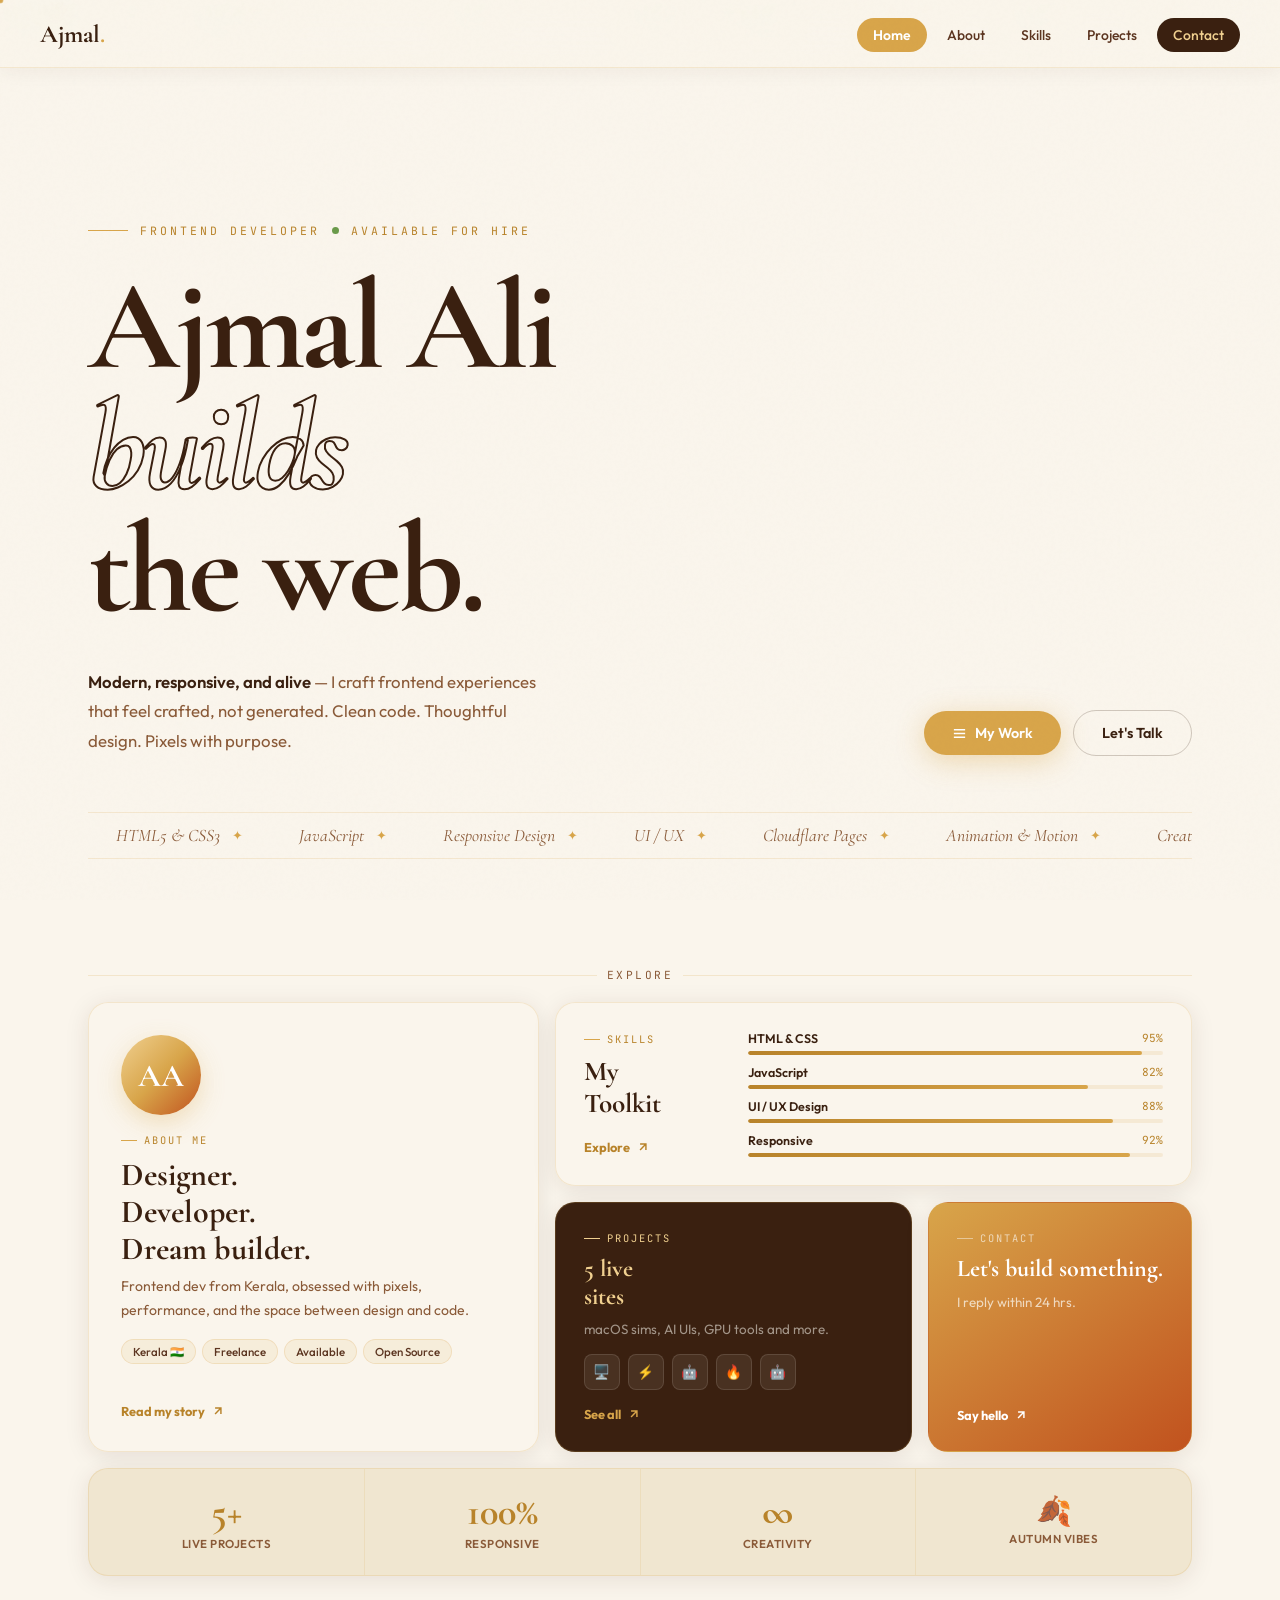
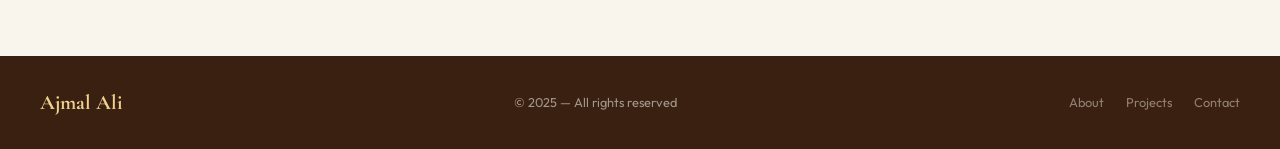
==== index.html @ d5215264 "Rename ajmal-portfolio (2).html to index.html" ====
<!DOCTYPE html>
<html lang="en">
<head>
<meta charset="UTF-8"/>
<meta name="viewport" content="width=device-width, initial-scale=1.0"/>
<title>Ajmal Ali — Frontend Developer</title>
<link href="https://fonts.googleapis.com/css2?family=Cormorant+Garamond:ital,wght@0,400;0,600;0,700;1,400;1,600&family=Outfit:wght@300;400;500;600&family=JetBrains+Mono:wght@400;500&display=swap" rel="stylesheet"/>
<style>
:root {
  --gold:        #d8a54a;
  --gold-deep:   #b8832a;
  --gold-pale:   #f0d090;
  --rust:        #c1521e;
  --rust-light:  #e8845a;
  --bark:        #3a2010;
  --bark-mid:    #5c3520;
  --bark-light:  #8a5a38;
  --cream:       #faf5ec;
  --cream-dark:  #f0e6d0;
  --fog:         #ede4d4;
  --shadow-warm: 0 4px 24px rgba(58,32,16,.10);
  --shadow-deep: 0 12px 48px rgba(58,32,16,.16);
  --radius:      16px;
  --radius-sm:   10px;
  --pill:        999px;
}
*,*::before,*::after{box-sizing:border-box;margin:0;padding:0;}
html{font-size:16px;scroll-behavior:smooth;}
body{
  background:var(--cream);color:var(--bark);
  font-family:'Outfit',sans-serif;font-weight:400;
  min-height:100vh;overflow-x:hidden;
}
body::before{
  content:'';position:fixed;inset:0;z-index:9999;pointer-events:none;
  background-image:url("data:image/svg+xml,%3Csvg viewBox='0 0 256 256' xmlns='http://www.w3.org/2000/svg'%3E%3Cfilter id='n'%3E%3CfeTurbulence type='fractalNoise' baseFrequency='0.9' numOctaves='4' stitchTiles='stitch'/%3E%3C/filter%3E%3Crect width='100%25' height='100%25' filter='url(%23n)' opacity='0.04'/%3E%3C/svg%3E");
  opacity:.4;mix-blend-mode:multiply;
}
.leaf{position:fixed;pointer-events:none;z-index:0;opacity:.1;animation:leafDrift linear infinite;user-select:none;}
@keyframes leafDrift{0%{transform:translateY(-60px) rotate(0deg);opacity:0;}10%{opacity:.1;}90%{opacity:.06;}100%{transform:translateY(110vh) rotate(720deg);opacity:0;}}

/* ── PAGES ── */
.page{display:none;min-height:100vh;position:relative;z-index:1;}
.page.active{display:block;animation:pageFade .45s ease;}
@keyframes pageFade{from{opacity:0;transform:translateY(12px);}to{opacity:1;transform:none;}}

/* ── NAV ── */
nav{
  position:fixed;top:0;left:0;right:0;z-index:100;height:68px;
  background:rgba(250,245,236,.9);backdrop-filter:blur(20px);
  border-bottom:1px solid rgba(216,165,74,.18);
  display:flex;align-items:center;justify-content:space-between;
  padding:0 40px;box-shadow:0 2px 20px rgba(58,32,16,.06);
}
.nav-logo{font-family:'Cormorant Garamond',serif;font-size:1.55rem;font-weight:700;color:var(--bark);cursor:pointer;letter-spacing:-.3px;}
.nav-logo span{color:var(--gold);}
.nav-links{display:flex;align-items:center;gap:4px;list-style:none;}
.nav-links li a{
  text-decoration:none;color:var(--bark-mid);font-size:.87rem;font-weight:500;
  padding:8px 16px;border-radius:var(--pill);cursor:pointer;
  transition:background .2s,color .2s;
}
.nav-links li a:hover{background:rgba(216,165,74,.12);color:var(--gold-deep);}
.nav-links li a.active{background:var(--gold);color:#fff;font-weight:600;}
.nav-cta{background:var(--bark)!important;color:var(--gold-pale)!important;}
.nav-cta:hover{background:var(--bark-mid)!important;}
.hamburger{display:none;background:none;border:none;cursor:pointer;padding:6px;}
.hamburger span{display:block;width:22px;height:2px;background:var(--bark);margin:5px 0;border-radius:2px;transition:.3s;}

/* ── UTILS ── */
.container{max-width:1100px;margin:0 auto;padding:0 32px;}
.pt-nav{padding-top:68px;}
.section-tag{
  display:inline-block;font-family:'JetBrains Mono',monospace;
  font-size:.7rem;font-weight:500;letter-spacing:2px;text-transform:uppercase;
  color:var(--gold-deep);padding:5px 14px;border:1px solid rgba(216,165,74,.3);
  border-radius:var(--pill);background:rgba(216,165,74,.07);margin-bottom:14px;
}
.section-title{font-family:'Cormorant Garamond',serif;font-size:clamp(2.1rem,4vw,3.3rem);font-weight:700;letter-spacing:-.5px;line-height:1.1;color:var(--bark);}
.section-sub{font-size:.96rem;color:var(--bark-light);line-height:1.78;margin-top:12px;max-width:520px;}
.divider{width:52px;height:3px;border-radius:2px;background:linear-gradient(90deg,var(--gold),var(--rust-light));margin:18px 0;}
.reveal{opacity:0;transform:translateY(28px);transition:opacity .65s ease,transform .65s ease;}
.reveal.up{opacity:1;transform:none;}
.reveal-l{opacity:0;transform:translateX(-28px);transition:opacity .65s ease,transform .65s ease;}
.reveal-l.up{opacity:1;transform:none;}
.reveal-r{opacity:0;transform:translateX(28px);transition:opacity .65s ease,transform .65s ease;}
.reveal-r.up{opacity:1;transform:none;}
.btn{
  display:inline-flex;align-items:center;gap:8px;
  font-family:'Outfit',sans-serif;font-size:.9rem;font-weight:600;
  padding:13px 28px;border-radius:var(--pill);
  text-decoration:none;border:none;cursor:pointer;
  transition:transform .22s,box-shadow .22s,background .22s;
}
.btn:hover{transform:translateY(-3px);}
.btn-gold{background:var(--gold);color:#fff;box-shadow:0 6px 28px rgba(216,165,74,.38);}
.btn-gold:hover{background:var(--gold-deep);box-shadow:0 10px 36px rgba(216,165,74,.5);}
.btn-outline{background:transparent;color:var(--bark);border:1.5px solid rgba(58,32,16,.22);}
.btn-outline:hover{background:var(--bark);color:var(--gold-pale);border-color:var(--bark);}

/* ════════════════════════════════════
   PAGE — HOME (REDESIGNED)
════════════════════════════════════ */
/* ── INTRO BAND ── */
.home-intro{
  min-height:100vh;display:flex;flex-direction:column;justify-content:center;
  position:relative;overflow:hidden;
  padding:110px 48px 64px;max-width:1200px;margin:0 auto;
}
.home-eyebrow{
  font-family:'JetBrains Mono',monospace;font-size:.72rem;letter-spacing:3px;
  text-transform:uppercase;color:var(--gold-deep);margin-bottom:28px;
  display:flex;align-items:center;gap:12px;
}
.home-eyebrow::before{content:'';width:40px;height:1px;background:var(--gold);}
.avail-dot{
  width:7px;height:7px;border-radius:50%;background:#6a9a4a;
  animation:pdot 2s ease-in-out infinite;display:inline-block;
}
.home-headline{
  font-family:'Cormorant Garamond',serif;
  font-size:clamp(4rem,10vw,9rem);font-weight:700;
  line-height:.95;letter-spacing:-4px;color:var(--bark);
  margin-bottom:36px;
}
.home-headline .word-stroke{
  -webkit-text-stroke:2px var(--bark);color:transparent;
}
.home-headline .italic-word{font-style:italic;}
.home-sub-row{
  display:flex;align-items:flex-end;justify-content:space-between;
  gap:32px;flex-wrap:wrap;
}
.home-sub-text{
  font-size:1.05rem;color:var(--bark-light);line-height:1.78;
  max-width:460px;font-weight:400;
}
.home-sub-text strong{color:var(--bark);font-weight:600;}
.home-cta-cluster{display:flex;gap:12px;align-items:center;flex-shrink:0;}
.home-ticker{
  margin-top:56px;overflow:hidden;
  border-top:1px solid rgba(216,165,74,.18);
  border-bottom:1px solid rgba(216,165,74,.18);
  padding:12px 0;
}
.ticker-track{
  display:flex;animation:tickerMove 22s linear infinite;
  white-space:nowrap;width:max-content;
}
.ticker-track:hover{animation-play-state:paused;}
.ticker-item{
  font-family:'Cormorant Garamond',serif;font-size:1.1rem;font-style:italic;
  color:var(--bark-light);padding:0 28px;
  display:flex;align-items:center;gap:12px;
}
.ticker-item::after{content:'✦';color:var(--gold);font-style:normal;font-size:.8rem;}
@keyframes tickerMove{from{transform:translateX(0)}to{transform:translateX(-50%)}}

/* ── BENTO GRID ── */
.bento-section{padding:0 48px 80px;max-width:1200px;margin:0 auto;}
.bento-label{
  font-family:'JetBrains Mono',monospace;font-size:.7rem;letter-spacing:2.5px;
  text-transform:uppercase;color:var(--bark-light);margin-bottom:20px;
  display:flex;align-items:center;gap:10px;
}
.bento-label::before,.bento-label::after{content:'';flex:1;height:1px;background:rgba(216,165,74,.2);}
.bento-grid{
  display:grid;grid-template-columns:repeat(12,1fr);gap:16px;
}
.bc{
  background:rgba(250,245,236,.88);border:1px solid rgba(216,165,74,.2);
  border-radius:20px;overflow:hidden;position:relative;cursor:pointer;
  transition:transform .3s cubic-bezier(.34,1.2,.64,1),box-shadow .3s,border-color .3s;
  box-shadow:var(--shadow-warm);
}
.bc:hover{transform:translateY(-6px) scale(1.01);box-shadow:var(--shadow-deep);border-color:rgba(216,165,74,.45);}
.bc::after{content:'';position:absolute;inset:0;border-radius:20px;background:linear-gradient(135deg,rgba(216,165,74,.06),transparent);opacity:0;transition:opacity .3s;pointer-events:none;}
.bc:hover::after{opacity:1;}
.bc-about  {grid-column:span 5;grid-row:span 2;min-height:340px;}
.bc-skills {grid-column:span 7;min-height:160px;}
.bc-projects{grid-column:span 4;min-height:160px;}
.bc-contact {grid-column:span 3;min-height:160px;}
.bc-wide   {grid-column:span 12;min-height:100px;}
.bc-inner{padding:28px;height:100%;display:flex;flex-direction:column;justify-content:space-between;}
.bc-tag{
  font-family:'JetBrains Mono',monospace;font-size:.65rem;letter-spacing:2px;
  text-transform:uppercase;color:var(--gold-deep);margin-bottom:10px;
  display:flex;align-items:center;gap:7px;
}
.bc-tag::before{content:'';width:16px;height:1px;background:var(--gold);}
.bc-title{font-family:'Cormorant Garamond',serif;font-size:1.5rem;font-weight:700;color:var(--bark);line-height:1.15;margin-bottom:8px;}
.bc-desc{font-size:.84rem;color:var(--bark-light);line-height:1.65;flex:1;}
.bc-arrow{display:inline-flex;align-items:center;gap:6px;font-size:.8rem;font-weight:700;color:var(--gold-deep);margin-top:16px;transition:gap .25s;}
.bc:hover .bc-arrow{gap:10px;}
.bc-arrow svg{width:14px;height:14px;transition:transform .25s;}
.bc:hover .bc-arrow svg{transform:translate(3px,-3px);}
.bc-about .bc-inner{padding:32px;}
.bc-about .bc-title{font-size:2rem;}
.about-preview-avatar{
  width:80px;height:80px;border-radius:50%;
  background:linear-gradient(135deg,var(--gold-pale),var(--gold),var(--rust));
  display:flex;align-items:center;justify-content:center;
  font-family:'Cormorant Garamond',serif;font-size:2rem;font-weight:700;color:#fff;
  margin-bottom:18px;box-shadow:0 8px 24px rgba(216,165,74,.3);flex-shrink:0;
}
.about-preview-bio{font-size:.88rem;color:var(--bark-light);line-height:1.7;margin-bottom:16px;}
.about-preview-tags{display:flex;flex-wrap:wrap;gap:6px;margin-bottom:auto;}
.apt{font-size:.72rem;font-weight:500;padding:4px 11px;border-radius:var(--pill);background:rgba(216,165,74,.1);border:1px solid rgba(216,165,74,.22);color:var(--bark-mid);}
.bc-skills .bc-inner{flex-direction:row;align-items:center;gap:24px;}
.skills-preview-bars{flex:1;}
.spb-item{margin-bottom:10px;}
.spb-item:last-child{margin-bottom:0;}
.spb-row{display:flex;justify-content:space-between;margin-bottom:5px;}
.spb-name{font-size:.78rem;font-weight:600;color:var(--bark);}
.spb-pct{font-family:'JetBrains Mono',monospace;font-size:.7rem;color:var(--gold-deep);}
.spb-track{height:4px;background:rgba(216,165,74,.14);border-radius:2px;overflow:hidden;}
.spb-fill{height:100%;border-radius:2px;background:linear-gradient(90deg,var(--gold-deep),var(--gold));transition:width 1.2s .3s cubic-bezier(.4,0,.2,1);}
.skills-preview-left{min-width:140px;}
.skills-preview-left .bc-title{font-size:1.7rem;}
.bc-projects{background:var(--bark);}
.bc-projects .bc-tag{color:var(--gold-pale);}
.bc-projects .bc-tag::before{background:var(--gold-pale);}
.bc-projects .bc-title{color:var(--gold-pale);}
.bc-projects .bc-desc{color:rgba(250,245,236,.55);}
.bc-projects .bc-arrow{color:var(--gold);}
.bc-projects::after{background:linear-gradient(135deg,rgba(216,165,74,.08),transparent)!important;}
.projects-preview-dots{display:flex;gap:8px;margin-top:auto;padding-top:14px;flex-wrap:wrap;}
.ppd{
  width:36px;height:36px;border-radius:8px;
  display:flex;align-items:center;justify-content:center;font-size:.85rem;
  background:rgba(250,245,236,.08);border:1px solid rgba(250,245,236,.12);transition:background .2s;
}
.bc-projects:hover .ppd{background:rgba(216,165,74,.15);}
.bc-contact{background:linear-gradient(145deg,var(--gold),var(--rust));}
.bc-contact .bc-tag{color:rgba(250,245,236,.7);}
.bc-contact .bc-tag::before{background:rgba(250,245,236,.5);}
.bc-contact .bc-title{color:#fff;}
.bc-contact .bc-desc{color:rgba(250,245,236,.75);}
.bc-contact .bc-arrow{color:#fff;}
.bc-contact::after{background:none!important;}
.bc-contact:hover{box-shadow:0 16px 48px rgba(193,82,30,.3)!important;}
.bc-wide{background:var(--cream-dark);}
.bc-wide .bc-inner{flex-direction:row;align-items:center;padding:0;}
.wide-cell{
  flex:1;padding:24px 32px;
  border-right:1px solid rgba(216,165,74,.15);
  display:flex;flex-direction:column;align-items:center;text-align:center;
  transition:background .25s;
}
.wide-cell:last-child{border-right:none;}
.bc-wide:hover .wide-cell{background:rgba(216,165,74,.04);}
.wide-num{font-family:'Cormorant Garamond',serif;font-size:2.4rem;font-weight:700;color:var(--gold-deep);line-height:1;margin-bottom:4px;}
.wide-label{font-size:.72rem;font-weight:600;text-transform:uppercase;letter-spacing:.5px;color:var(--bark-light);}

/* ── EASTER EGG STYLES ── */
.egg-toast{
  position:fixed;bottom:80px;left:50%;transform:translateX(-50%) translateY(20px);
  background:var(--bark);color:var(--gold-pale);
  padding:14px 26px;border-radius:var(--pill);
  font-size:.9rem;font-weight:600;z-index:500;
  box-shadow:var(--shadow-deep);opacity:0;
  transition:opacity .4s,transform .4s;pointer-events:none;white-space:nowrap;
  display:flex;align-items:center;gap:10px;
}
.egg-toast.show{opacity:1;transform:translateX(-50%) translateY(0);}
.matrix-char{
  position:fixed;font-family:'JetBrains Mono',monospace;font-size:.8rem;
  color:var(--gold);pointer-events:none;z-index:9996;
  animation:matrixFall .8s ease-out forwards;
}
@keyframes matrixFall{from{opacity:1;transform:translateY(0);}to{opacity:0;transform:translateY(60px);}}
@keyframes crazyShake{
  0%,100%{transform:none}10%{transform:rotate(-3deg) scale(1.02)}20%{transform:rotate(3deg)}
  30%{transform:rotate(-2deg) translateX(-4px)}40%{transform:rotate(2deg) translateX(4px)}
  50%{transform:rotate(-1deg)}60%{transform:rotate(1deg)}
}
.shake{animation:crazyShake .7s ease!important;}

/* btn here for home page use */
.btn{
  display:inline-flex;align-items:center;gap:8px;
  font-family:'Outfit',sans-serif;font-size:.9rem;font-weight:600;
  padding:13px 28px;border-radius:var(--pill);
  text-decoration:none;border:none;cursor:pointer;
  transition:transform .22s,box-shadow .22s,background .22s;
}
.btn:hover{transform:translateY(-3px);}
.btn-gold{background:var(--gold);color:#fff;box-shadow:0 6px 28px rgba(216,165,74,.38);}
.btn-gold:hover{background:var(--gold-deep);box-shadow:0 10px 36px rgba(216,165,74,.5);}
.btn-outline{background:transparent;color:var(--bark);border:1.5px solid rgba(58,32,16,.22);}
.btn-outline:hover{background:var(--bark);color:var(--gold-pale);border-color:var(--bark);}

/* old hero kept for other pages that dont use it — harmless dead class */
.hero{display:none;}
.hero-ring{
  position:absolute;right:-100px;top:50%;transform:translateY(-50%);
  width:600px;height:600px;border-radius:50%;
  border:1px solid rgba(216,165,74,.12);
  box-shadow:0 0 0 60px rgba(216,165,74,.04),0 0 0 130px rgba(216,165,74,.025),0 0 0 220px rgba(216,165,74,.015);
  pointer-events:none;
}
.hero-inner{
  display:grid;grid-template-columns:1fr 1fr;gap:72px;align-items:center;
  position:relative;z-index:1;
  width:100%;max-width:1100px;margin:0 auto;padding:110px 32px 80px;
}
.hero-eyebrow{
  display:inline-flex;align-items:center;gap:10px;
  font-family:'JetBrains Mono',monospace;font-size:.74rem;
  letter-spacing:2px;text-transform:uppercase;color:var(--gold-deep);margin-bottom:18px;
}
.hero-eyebrow::before{content:'';display:block;width:32px;height:1px;background:var(--gold);}
.hero-name{
  font-family:'Cormorant Garamond',serif;
  font-size:clamp(3rem,6vw,5.4rem);font-weight:700;
  line-height:1.0;letter-spacing:-2px;color:var(--bark);margin-bottom:6px;
}
.hero-name em{font-style:italic;color:var(--gold-deep);position:relative;}
.hero-name em::after{
  content:'';position:absolute;bottom:4px;left:0;right:0;height:3px;
  background:linear-gradient(90deg,var(--gold),transparent);border-radius:2px;
}
.hero-role{font-size:1.05rem;font-weight:400;color:var(--bark-light);margin:22px 0 30px;line-height:1.75;max-width:420px;}
.hero-role strong{color:var(--bark);font-weight:600;}
.hero-btns{display:flex;gap:12px;flex-wrap:wrap;}

/* Hero right: stacked cards */
.hero-right{position:relative;}
.hcard-stack{position:relative;width:100%;aspect-ratio:1/1.15;}
.hcard{
  position:absolute;
  background:rgba(250,245,236,.92);
  border:1px solid rgba(216,165,74,.22);
  border-radius:var(--radius);
  box-shadow:var(--shadow-deep);
  backdrop-filter:blur(12px);
}
.hcard-main{inset:0;display:flex;flex-direction:column;padding:30px;}
.hcard-avatar{
  width:68px;height:68px;border-radius:50%;
  background:linear-gradient(135deg,var(--gold),var(--rust));
  display:flex;align-items:center;justify-content:center;
  font-family:'Cormorant Garamond',serif;font-size:1.9rem;font-weight:700;color:#fff;
  margin-bottom:18px;box-shadow:0 6px 20px rgba(216,165,74,.35);
}
.hcard-name{font-family:'Cormorant Garamond',serif;font-size:1.5rem;font-weight:700;color:var(--bark);}
.hcard-title{font-size:.82rem;color:var(--gold-deep);font-weight:600;margin-top:3px;}
.hcard-div{width:100%;height:1px;background:rgba(216,165,74,.18);margin:18px 0;}
.hcard-stats{display:grid;grid-template-columns:1fr 1fr 1fr;gap:12px;}
.hs{text-align:center;}
.hs-num{font-family:'Cormorant Garamond',serif;font-size:1.8rem;font-weight:700;color:var(--gold-deep);display:block;line-height:1;}
.hs-label{font-size:.68rem;font-weight:600;text-transform:uppercase;letter-spacing:.5px;color:var(--bark-light);margin-top:4px;}
.hcard-pills{margin-top:18px;display:flex;flex-wrap:wrap;gap:6px;}
.hp{font-size:.73rem;font-weight:500;padding:5px 12px;border-radius:var(--pill);background:rgba(216,165,74,.1);border:1px solid rgba(216,165,74,.22);color:var(--bark-mid);}

.hcard-float-a{width:170px;bottom:16px;right:-22px;padding:16px;animation:floatA 5s ease-in-out infinite;}
@keyframes floatA{0%,100%{transform:translateY(0)}50%{transform:translateY(-10px)}}
.hcard-float-b{width:155px;top:-18px;left:-22px;padding:14px;animation:floatB 6s ease-in-out infinite;}
@keyframes floatB{0%,100%{transform:translateY(0) rotate(-2deg)}50%{transform:translateY(8px) rotate(2deg)}}
.fc-dot{width:8px;height:8px;border-radius:50%;background:#5a7a40;animation:pdot 2s ease-in-out infinite;display:inline-block;}
@keyframes pdot{0%,100%{opacity:1;transform:scale(1)}50%{opacity:.4;transform:scale(.6)}}
.fc-row{display:flex;align-items:center;gap:8px;margin-bottom:4px;}
.fc-txt{font-size:.8rem;font-weight:600;color:var(--bark);}
.fc-sub{font-size:.7rem;color:var(--bark-light);}
.fc-ico{font-size:1.4rem;margin-bottom:6px;}
.fc-lbl{font-size:.68rem;font-weight:700;text-transform:uppercase;letter-spacing:.5px;color:var(--bark-light);}
.fc-val{font-family:'Cormorant Garamond',serif;font-size:1.1rem;font-weight:700;color:var(--bark);}

.scroll-hint{
  position:absolute;bottom:28px;left:50%;transform:translateX(-50%);
  display:flex;flex-direction:column;align-items:center;gap:8px;
  font-size:.7rem;font-weight:500;letter-spacing:1.5px;text-transform:uppercase;
  color:var(--bark-light);z-index:1;animation:fadeInU 1s 1.2s both;
}
@keyframes fadeInU{from{opacity:0;transform:translateX(-50%) translateY(10px)}to{opacity:1;transform:translateX(-50%) translateY(0)}}
.scroll-line{width:1px;height:38px;background:linear-gradient(to bottom,var(--gold),transparent);animation:sline 2s ease-in-out infinite;}
@keyframes sline{0%,100%{transform:scaleY(1);opacity:.6}50%{transform:scaleY(.5);opacity:1}}

/* Services */
.services{background:var(--cream-dark);border-top:1px solid rgba(216,165,74,.18);border-bottom:1px solid rgba(216,165,74,.18);padding:56px 0;}
.services-grid{max-width:1100px;margin:0 auto;padding:0 32px;display:grid;grid-template-columns:repeat(3,1fr);gap:0;}
.si{padding:32px;border-right:1px solid rgba(216,165,74,.14);transition:background .25s;}
.si:last-child{border-right:none;}
.si:hover{background:rgba(216,165,74,.06);}
.si-num{font-family:'Cormorant Garamond',serif;font-size:2.8rem;font-weight:700;color:rgba(216,165,74,.22);line-height:1;margin-bottom:14px;}
.si-title{font-size:1rem;font-weight:700;color:var(--bark);margin-bottom:8px;}
.si-desc{font-size:.87rem;color:var(--bark-light);line-height:1.72;}

/* ════════════════════════════════════
   PAGE — ABOUT
════════════════════════════════════ */
.about-wrap{max-width:1100px;margin:0 auto;padding:100px 32px 80px;}
.about-grid{display:grid;grid-template-columns:5fr 7fr;gap:80px;align-items:start;}
.about-portrait-col{position:sticky;top:90px;}
.portrait-frame{
  width:100%;aspect-ratio:3/4;border-radius:20px;
  background:linear-gradient(145deg,var(--gold-pale),var(--gold),var(--rust));
  display:flex;align-items:center;justify-content:center;
  font-family:'Cormorant Garamond',serif;font-size:5.5rem;font-weight:700;color:rgba(255,255,255,.9);
  box-shadow:var(--shadow-deep);position:relative;overflow:hidden;
}
.portrait-frame::after{content:'';position:absolute;bottom:0;left:0;right:0;height:38%;background:linear-gradient(to top,rgba(58,32,16,.28),transparent);}
.portrait-name{position:absolute;bottom:22px;left:0;right:0;text-align:center;color:#fff;font-size:1.2rem;font-weight:700;z-index:1;font-style:italic;}
.info-cards{margin-top:20px;display:flex;flex-direction:column;gap:10px;}
.info-card{
  display:flex;align-items:center;gap:14px;
  background:rgba(250,245,236,.88);border:1px solid rgba(216,165,74,.2);
  border-radius:var(--radius-sm);padding:13px 18px;
  box-shadow:var(--shadow-warm);transition:transform .2s;
}
.info-card:hover{transform:translateX(6px);}
.ic-ico{width:36px;height:36px;border-radius:9px;flex-shrink:0;display:flex;align-items:center;justify-content:center;background:var(--gold);font-size:1rem;}
.ic-l{font-size:.7rem;font-weight:700;text-transform:uppercase;letter-spacing:.5px;color:var(--bark-light);}
.ic-v{font-size:.9rem;font-weight:600;color:var(--bark);}
.about-text h2{font-family:'Cormorant Garamond',serif;font-size:clamp(2.1rem,3.5vw,2.9rem);font-weight:700;color:var(--bark);letter-spacing:-.5px;line-height:1.15;}
.about-text p{font-size:.96rem;line-height:1.85;color:var(--bark-light);margin-bottom:18px;}
.about-text p strong{color:var(--bark);font-weight:600;}
.stats-row{display:grid;grid-template-columns:repeat(3,1fr);gap:14px;margin:28px 0;}
.stat-box{background:rgba(250,245,236,.88);border:1px solid rgba(216,165,74,.2);border-radius:var(--radius-sm);padding:20px 16px;text-align:center;box-shadow:var(--shadow-warm);}
.stat-box .sn{font-family:'Cormorant Garamond',serif;font-size:2.1rem;font-weight:700;color:var(--gold-deep);display:block;line-height:1;}
.stat-box .sl{font-size:.72rem;font-weight:600;text-transform:uppercase;letter-spacing:.5px;color:var(--bark-light);margin-top:5px;}
.timeline h3{font-family:'Cormorant Garamond',serif;font-size:1.5rem;font-weight:700;color:var(--bark);margin-bottom:22px;margin-top:36px;}
.tl-item{display:flex;gap:18px;margin-bottom:24px;}
.tl-line{display:flex;flex-direction:column;align-items:center;width:18px;flex-shrink:0;}
.tl-dot{width:11px;height:11px;border-radius:50%;background:var(--gold);flex-shrink:0;}
.tl-bar{width:1px;flex:1;background:rgba(216,165,74,.22);margin-top:5px;}
.tl-year{font-family:'JetBrains Mono',monospace;font-size:.7rem;color:var(--gold-deep);font-weight:500;letter-spacing:1px;margin-bottom:3px;}
.tl-title{font-size:.95rem;font-weight:700;color:var(--bark);margin-bottom:3px;}
.tl-desc{font-size:.86rem;color:var(--bark-light);line-height:1.65;}

/* ════════════════════════════════════
   PAGE — SKILLS
════════════════════════════════════ */
.skills-wrap{max-width:1100px;margin:0 auto;padding:100px 32px 80px;}
.skills-grid{display:grid;grid-template-columns:repeat(auto-fit,minmax(300px,1fr));gap:20px;margin-top:48px;}
.skill-card{
  background:rgba(250,245,236,.88);backdrop-filter:blur(10px);
  border:1px solid rgba(216,165,74,.2);border-radius:var(--radius);
  padding:28px;box-shadow:var(--shadow-warm);
  position:relative;overflow:hidden;
  transition:transform .25s,box-shadow .25s,border-color .25s;
}
.skill-card::before{
  content:'';position:absolute;top:0;left:0;right:0;height:3px;
  background:linear-gradient(90deg,var(--gold),var(--rust-light));
  transform:scaleX(0);transform-origin:left;transition:transform .35s ease;
}
.skill-card:hover{transform:translateY(-6px);box-shadow:var(--shadow-deep);border-color:rgba(216,165,74,.38);}
.skill-card:hover::before{transform:scaleX(1);}
.sc-ico{font-size:1.9rem;margin-bottom:14px;}
.sc-title{font-family:'Cormorant Garamond',serif;font-size:1.25rem;font-weight:700;color:var(--bark);margin-bottom:10px;}
.sc-desc{font-size:.85rem;color:var(--bark-light);line-height:1.7;margin-bottom:16px;}
.sc-pills{display:flex;flex-wrap:wrap;gap:6px;}
.sp{font-size:.73rem;font-weight:500;padding:5px 12px;border-radius:var(--pill);background:rgba(216,165,74,.1);border:1px solid rgba(216,165,74,.22);color:var(--bark-mid);transition:background .2s;}
.skill-card:hover .sp{background:rgba(216,165,74,.18);}
.skill-bars{margin-top:60px;}
.skill-bars h3{font-family:'Cormorant Garamond',serif;font-size:1.7rem;font-weight:700;color:var(--bark);margin-bottom:26px;}
.sb-item{margin-bottom:20px;}
.sb-hd{display:flex;justify-content:space-between;align-items:center;margin-bottom:8px;}
.sb-name{font-size:.9rem;font-weight:600;color:var(--bark);}
.sb-pct{font-family:'JetBrains Mono',monospace;font-size:.78rem;color:var(--gold-deep);font-weight:500;}
.sb-track{height:6px;background:rgba(216,165,74,.14);border-radius:3px;overflow:hidden;}
.sb-fill{height:100%;border-radius:3px;background:linear-gradient(90deg,var(--gold-deep),var(--gold),var(--rust-light));width:0;transition:width 1.2s cubic-bezier(.4,0,.2,1);}

/* ════════════════════════════════════
   PAGE — PROJECTS
════════════════════════════════════ */
.projects-wrap{max-width:1100px;margin:0 auto;padding:100px 32px 80px;}
.projects-grid{display:grid;grid-template-columns:repeat(auto-fit,minmax(320px,1fr));gap:24px;margin-top:48px;}
.project-card{
  background:rgba(250,245,236,.9);backdrop-filter:blur(10px);
  border:1px solid rgba(216,165,74,.2);border-radius:var(--radius);
  overflow:hidden;box-shadow:var(--shadow-warm);
  transition:transform .28s,box-shadow .28s;
}
.project-card:hover{transform:translateY(-8px);box-shadow:var(--shadow-deep);}
.project-thumb{height:190px;position:relative;overflow:hidden;display:flex;align-items:center;justify-content:center;}
.thumb-glow{position:absolute;inset:0;background:radial-gradient(circle at 40% 50%,rgba(255,255,255,.08),transparent 70%);z-index:1;}
.browser-mock{width:86%;height:78%;border-radius:8px;border:1px solid rgba(255,255,255,.18);overflow:hidden;box-shadow:0 8px 32px rgba(0,0,0,.2);z-index:2;display:flex;flex-direction:column;background:rgba(0,0,0,.2);}
.bm-bar{height:22px;display:flex;align-items:center;gap:4px;padding:0 8px;background:rgba(0,0,0,.25);flex-shrink:0;}
.bm-dot{width:6px;height:6px;border-radius:50%;}
.bm-addr{flex:1;height:10px;border-radius:3px;background:rgba(255,255,255,.13);margin:0 6px;display:flex;align-items:center;padding:0 5px;font-family:'JetBrains Mono',monospace;font-size:6px;color:rgba(255,255,255,.65);overflow:hidden;white-space:nowrap;}
.bm-body{flex:1;padding:8px;display:flex;flex-direction:column;gap:6px;}
.bm-hero{height:36px;border-radius:4px;}
.bm-row{display:grid;grid-template-columns:1fr 1fr;gap:5px;flex:1;}
.bm-block{border-radius:3px;}
.thumb-badge{position:absolute;top:12px;right:12px;z-index:3;background:rgba(250,245,236,.9);backdrop-filter:blur(8px);border-radius:var(--pill);padding:4px 12px;font-size:.68rem;font-weight:700;color:var(--bark);border:1px solid rgba(216,165,74,.25);}
.project-body{padding:24px;}
.project-type{font-family:'JetBrains Mono',monospace;font-size:.67rem;font-weight:500;letter-spacing:1.5px;text-transform:uppercase;color:var(--gold-deep);margin-bottom:7px;}
.project-title{font-family:'Cormorant Garamond',serif;font-size:1.3rem;font-weight:700;color:var(--bark);margin-bottom:8px;}
.project-desc{font-size:.86rem;line-height:1.72;color:var(--bark-light);margin-bottom:16px;}
.project-tags{display:flex;flex-wrap:wrap;gap:5px;margin-bottom:18px;}
.pt{font-size:.7rem;font-weight:500;padding:4px 10px;border-radius:var(--pill);background:rgba(216,165,74,.1);border:1px solid rgba(216,165,74,.18);color:var(--bark-mid);}
.project-link{display:inline-flex;align-items:center;gap:5px;font-size:.84rem;font-weight:700;color:var(--gold-deep);text-decoration:none;border-bottom:1.5px solid rgba(216,165,74,.32);padding-bottom:2px;transition:color .2s,border-color .2s;}
.project-link:hover{color:var(--rust);border-color:var(--rust);}
.project-link svg{width:12px;height:12px;}

/* ════════════════════════════════════
   PAGE — CONTACT
════════════════════════════════════ */
.contact-wrap{max-width:1100px;margin:0 auto;padding:100px 32px 0;}
.contact-grid{display:grid;grid-template-columns:4fr 6fr;gap:56px;align-items:start;padding-bottom:80px;}
.contact-side h3{font-family:'Cormorant Garamond',serif;font-size:1.55rem;font-weight:700;color:var(--bark);margin-bottom:12px;}
.contact-side p{font-size:.93rem;color:var(--bark-light);line-height:1.8;margin-bottom:26px;}
.c-items{display:flex;flex-direction:column;gap:12px;}
.c-item{display:flex;align-items:center;gap:14px;background:rgba(250,245,236,.88);border:1px solid rgba(216,165,74,.2);border-radius:var(--radius-sm);padding:14px 18px;box-shadow:var(--shadow-warm);transition:transform .2s;}
.c-item:hover{transform:translateX(6px);}
.c-ico{width:40px;height:40px;border-radius:10px;flex-shrink:0;background:linear-gradient(135deg,var(--gold),var(--rust-light));display:flex;align-items:center;justify-content:center;font-size:1.1rem;}
.c-l{font-size:.7rem;font-weight:700;text-transform:uppercase;letter-spacing:.5px;color:var(--bark-light);}
.c-v{font-size:.9rem;font-weight:600;color:var(--bark);margin-top:2px;}
.social-row{display:flex;gap:10px;margin-top:26px;flex-wrap:wrap;}
.soc-btn{display:inline-flex;align-items:center;gap:8px;background:rgba(250,245,236,.88);border:1px solid rgba(216,165,74,.2);border-radius:var(--radius-sm);padding:10px 18px;font-size:.84rem;font-weight:600;color:var(--bark);text-decoration:none;box-shadow:var(--shadow-warm);transition:background .2s,border-color .2s,transform .2s,color .2s;}
.soc-btn:hover{background:var(--gold);color:#fff;border-color:var(--gold);transform:translateY(-3px);}
.contact-form{background:rgba(250,245,236,.9);backdrop-filter:blur(12px);border:1px solid rgba(216,165,74,.22);border-radius:var(--radius);padding:36px;box-shadow:var(--shadow-deep);}
.contact-form h3{font-family:'Cormorant Garamond',serif;font-size:1.4rem;font-weight:700;color:var(--bark);margin-bottom:24px;}
.fg{margin-bottom:18px;}
.fg label{display:block;font-size:.81rem;font-weight:600;color:var(--bark-mid);margin-bottom:7px;letter-spacing:.2px;}
.fg input,.fg textarea{width:100%;background:rgba(250,245,236,.7);border:1.5px solid rgba(216,165,74,.22);border-radius:var(--radius-sm);padding:12px 16px;font-family:'Outfit',sans-serif;font-size:.92rem;color:var(--bark);outline:none;resize:vertical;transition:border-color .2s,box-shadow .2s;}
.fg input:focus,.fg textarea:focus{border-color:var(--gold);box-shadow:0 0 0 3px rgba(216,165,74,.13);}
.fg textarea{min-height:108px;}
.fg-row{display:grid;grid-template-columns:1fr 1fr;gap:14px;}
.btn-send{width:100%;padding:14px;background:var(--gold);color:#fff;border:none;border-radius:var(--pill);font-family:'Outfit',sans-serif;font-size:.96rem;font-weight:700;cursor:pointer;display:flex;align-items:center;justify-content:center;gap:8px;box-shadow:0 6px 24px rgba(216,165,74,.36);transition:background .2s,transform .2s,box-shadow .2s;}
.btn-send:hover{background:var(--gold-deep);transform:translateY(-3px);box-shadow:0 10px 32px rgba(216,165,74,.46);}
.resume-band{background:var(--cream-dark);border-top:1px solid rgba(216,165,74,.18);padding:64px 32px;text-align:center;}
.resume-band h3{font-family:'Cormorant Garamond',serif;font-size:2rem;font-weight:700;color:var(--bark);margin-bottom:10px;}
.resume-band p{font-size:.95rem;color:var(--bark-light);margin-bottom:26px;}

/* ════════════════════════════════════
   FOOTER
════════════════════════════════════ */
footer{background:var(--bark);color:rgba(250,245,236,.55);padding:34px 40px;display:flex;align-items:center;justify-content:space-between;}
.footer-logo{font-family:'Cormorant Garamond',serif;font-size:1.3rem;font-weight:700;color:var(--gold-pale);}
footer p{font-size:.8rem;}
.footer-links{display:flex;gap:22px;}
.footer-links a{color:rgba(250,245,236,.45);font-size:.8rem;text-decoration:none;cursor:pointer;transition:color .2s;}
.footer-links a:hover{color:var(--gold-pale);}

/* TOAST */
.toast{position:fixed;bottom:26px;right:26px;z-index:300;background:var(--bark);color:var(--gold-pale);padding:14px 22px;border-radius:var(--radius-sm);font-size:.9rem;font-weight:600;box-shadow:var(--shadow-deep);transform:translateY(80px);opacity:0;transition:transform .38s cubic-bezier(.34,1.56,.64,1),opacity .38s;display:flex;align-items:center;gap:10px;}
.toast.show{transform:none;opacity:1;}

/* ════════════════════════════════════
   RESPONSIVE
════════════════════════════════════ */
@media(max-width:900px){
  nav{padding:0 20px;}
  .nav-links{display:none;}
  .nav-links.open{display:flex;flex-direction:column;position:fixed;top:68px;left:0;right:0;background:rgba(250,245,236,.97);backdrop-filter:blur(20px);padding:16px;border-bottom:1px solid rgba(216,165,74,.2);box-shadow:var(--shadow-deep);z-index:99;}
  .hamburger{display:block;}
  .hero-inner{grid-template-columns:1fr;gap:36px;padding:100px 20px 60px;}
  .hero-right{display:none;}
  .services-grid{grid-template-columns:1fr;}
  .si{border-right:none;border-bottom:1px solid rgba(216,165,74,.14);}
  .about-grid{grid-template-columns:1fr;gap:40px;}
  .about-portrait-col{position:static;}
  .contact-grid{grid-template-columns:1fr;gap:40px;}
  .fg-row{grid-template-columns:1fr;}
  footer{flex-direction:column;gap:14px;text-align:center;}
  .footer-links{justify-content:center;}
}
@media(max-width:640px){
  .hero-inner,.about-wrap,.skills-wrap,.projects-wrap,.contact-wrap,.services-grid{padding-left:20px;padding-right:20px;}
  .stats-row{grid-template-columns:1fr 1fr;}
  .projects-grid{grid-template-columns:1fr;}
}
</style>
</head>
<body>

<div id="lc"></div>
<div class="toast" id="toast">✅ <span id="toast-msg">Done!</span></div>

<!-- ══════════ NAV ══════════ -->
<nav>
  <div class="nav-logo" onclick="goPage('home')">Ajmal<span>.</span></div>
  <ul class="nav-links" id="nav-links">
    <li><a onclick="goPage('home')" data-page="home" class="active">Home</a></li>
    <li><a onclick="goPage('about')" data-page="about">About</a></li>
    <li><a onclick="goPage('skills')" data-page="skills">Skills</a></li>
    <li><a onclick="goPage('projects')" data-page="projects">Projects</a></li>
    <li><a onclick="goPage('contact')" data-page="contact" class="nav-cta">Contact</a></li>
  </ul>
  <button class="hamburger" id="hbg" aria-label="Menu">
    <span></span><span></span><span></span>
  </button>
</nav>

<!-- ══════════ HOME ══════════ -->
<div class="page active pt-nav" id="page-home">

  <!-- INTRO -->
  <div class="home-intro">
    <div class="home-eyebrow">
      Frontend Developer
      <span class="avail-dot"></span>
      Available for hire
    </div>
    <!-- Big editorial headline — no separate colour for Ali -->
    <h1 class="home-headline" id="home-headline">
      Ajmal Ali<br>
      <span class="word-stroke italic-word">builds</span><br>
      the web.
    </h1>
    <div class="home-sub-row">
      <p class="home-sub-text">
        <strong>Modern, responsive, and alive</strong> — I craft frontend experiences that feel crafted, not generated. Clean code. Thoughtful design. Pixels with purpose.
      </p>
      <div class="home-cta-cluster">
        <a onclick="goPage('projects')" class="btn btn-gold">
          <svg width="15" height="15" viewBox="0 0 24 24" fill="none" stroke="currentColor" stroke-width="2.5"><path d="M3 6h18M3 12h18M3 18h18"/></svg>
          My Work
        </a>
        <a onclick="goPage('contact')" class="btn btn-outline">Let's Talk</a>
      </div>
    </div>
    <!-- Scrolling ticker -->
    <div class="home-ticker">
      <div class="ticker-track">
        <span class="ticker-item">HTML5 &amp; CSS3</span>
        <span class="ticker-item">JavaScript</span>
        <span class="ticker-item">Responsive Design</span>
        <span class="ticker-item">UI / UX</span>
        <span class="ticker-item">Cloudflare Pages</span>
        <span class="ticker-item">Animation &amp; Motion</span>
        <span class="ticker-item">Creative Coding</span>
        <span class="ticker-item">WebGL Experiments</span>
        <span class="ticker-item">Kerala, India</span>
        <!-- duplicate for seamless loop -->
        <span class="ticker-item">HTML5 &amp; CSS3</span>
        <span class="ticker-item">JavaScript</span>
        <span class="ticker-item">Responsive Design</span>
        <span class="ticker-item">UI / UX</span>
        <span class="ticker-item">Cloudflare Pages</span>
        <span class="ticker-item">Animation &amp; Motion</span>
        <span class="ticker-item">Creative Coding</span>
        <span class="ticker-item">WebGL Experiments</span>
        <span class="ticker-item">Kerala, India</span>
      </div>
    </div>
  </div>

  <!-- BENTO NAVIGATION GRID -->
  <div class="bento-section">
    <div class="bento-label">Explore</div>
    <div class="bento-grid">

      <!-- ABOUT card — tall left -->
      <div class="bc bc-about reveal" onclick="goPage('about')">
        <div class="bc-inner">
          <div>
            <div class="about-preview-avatar">AA</div>
            <div class="bc-tag">About Me</div>
            <div class="bc-title">Designer.<br>Developer.<br>Dream builder.</div>
            <p class="about-preview-bio">Frontend dev from Kerala, obsessed with pixels, performance, and the space between design and code.</p>
            <div class="about-preview-tags">
              <span class="apt">Kerala 🇮🇳</span>
              <span class="apt">Freelance</span>
              <span class="apt">Available</span>
              <span class="apt">Open Source</span>
            </div>
          </div>
          <div class="bc-arrow">
            Read my story
            <svg viewBox="0 0 24 24" fill="none" stroke="currentColor" stroke-width="2.5"><path d="M7 17L17 7M7 7h10v10"/></svg>
          </div>
        </div>
      </div>

      <!-- SKILLS card — wide top right -->
      <div class="bc bc-skills reveal" onclick="goPage('skills')">
        <div class="bc-inner">
          <div class="skills-preview-left">
            <div class="bc-tag">Skills</div>
            <div class="bc-title">My<br>Toolkit</div>
            <div class="bc-arrow" style="margin-top:12px">
              Explore
              <svg viewBox="0 0 24 24" fill="none" stroke="currentColor" stroke-width="2.5"><path d="M7 17L17 7M7 7h10v10"/></svg>
            </div>
          </div>
          <div class="skills-preview-bars">
            <div class="spb-item">
              <div class="spb-row"><span class="spb-name">HTML &amp; CSS</span><span class="spb-pct">95%</span></div>
              <div class="spb-track"><div class="spb-fill" style="width:95%"></div></div>
            </div>
            <div class="spb-item">
              <div class="spb-row"><span class="spb-name">JavaScript</span><span class="spb-pct">82%</span></div>
              <div class="spb-track"><div class="spb-fill" style="width:82%"></div></div>
            </div>
            <div class="spb-item">
              <div class="spb-row"><span class="spb-name">UI / UX Design</span><span class="spb-pct">88%</span></div>
              <div class="spb-track"><div class="spb-fill" style="width:88%"></div></div>
            </div>
            <div class="spb-item">
              <div class="spb-row"><span class="spb-name">Responsive</span><span class="spb-pct">92%</span></div>
              <div class="spb-track"><div class="spb-fill" style="width:92%"></div></div>
            </div>
          </div>
        </div>
      </div>

      <!-- PROJECTS card -->
      <div class="bc bc-projects reveal" onclick="goPage('projects')">
        <div class="bc-inner">
          <div>
            <div class="bc-tag">Projects</div>
            <div class="bc-title">5 live<br>sites</div>
            <p class="bc-desc">macOS sims, AI UIs, GPU tools and more.</p>
          </div>
          <div>
            <div class="projects-preview-dots">
              <div class="ppd" title="mac-28n">🖥️</div>
              <div class="ppd" title="OhmLab">⚡</div>
              <div class="ppd" title="RBot">🤖</div>
              <div class="ppd" title="KillYourGPU">🔥</div>
              <div class="ppd" title="JarvisPro">🤖</div>
            </div>
            <div class="bc-arrow">
              See all
              <svg viewBox="0 0 24 24" fill="none" stroke="currentColor" stroke-width="2.5"><path d="M7 17L17 7M7 7h10v10"/></svg>
            </div>
          </div>
        </div>
      </div>

      <!-- CONTACT card -->
      <div class="bc bc-contact reveal" onclick="goPage('contact')">
        <div class="bc-inner">
          <div>
            <div class="bc-tag">Contact</div>
            <div class="bc-title">Let's build something.</div>
            <p class="bc-desc">I reply within 24 hrs.</p>
          </div>
          <div class="bc-arrow">
            Say hello
            <svg viewBox="0 0 24 24" fill="none" stroke="currentColor" stroke-width="2.5"><path d="M7 17L17 7M7 7h10v10"/></svg>
          </div>
        </div>
      </div>

      <!-- STATS wide card -->
      <div class="bc bc-wide reveal">
        <div class="bc-inner">
          <div class="wide-cell">
            <div class="wide-num">5+</div>
            <div class="wide-label">Live Projects</div>
          </div>
          <div class="wide-cell">
            <div class="wide-num">100%</div>
            <div class="wide-label">Responsive</div>
          </div>
          <div class="wide-cell">
            <div class="wide-num">∞</div>
            <div class="wide-label">Creativity</div>
          </div>
          <div class="wide-cell" id="egg-cell" title="Click me... if you dare 👀">
            <div class="wide-num" style="font-size:1.8rem">🍂</div>
            <div class="wide-label">Autumn vibes</div>
          </div>
        </div>
      </div>

    </div>
  </div>

  <footer>
    <div class="footer-logo">Ajmal Ali</div>
    <p>© 2025 — All rights reserved</p>
    <div class="footer-links">
      <a onclick="goPage('about')">About</a>
      <a onclick="goPage('projects')">Projects</a>
      <a onclick="goPage('contact')">Contact</a>
    </div>
  </footer>
</div>

<!-- Easter egg toast -->
<div class="egg-toast" id="egg-toast">
  <span id="egg-icon">🎉</span>
  <span id="egg-msg">You found a secret!</span>
</div>

<!-- ══════════ ABOUT ══════════ -->
<div class="page pt-nav" id="page-about">
  <div class="about-wrap">
    <span class="section-tag">About Me</span>
    <h2 class="section-title reveal">The person behind the pixels</h2>
    <div class="divider"></div>
    <div class="about-grid" style="margin-top:52px">
      <div class="about-portrait-col reveal-l">
        <div class="portrait-frame">AA<div class="portrait-name">Ajmal Ali</div></div>
        <div class="info-cards">
          <div class="info-card"><div class="ic-ico">📍</div><div><div class="ic-l">Location</div><div class="ic-v">Kerala, India</div></div></div>
          <div class="info-card"><div class="ic-ico">📞</div><div><div class="ic-l">Phone</div><div class="ic-v">+91 9495050785</div></div></div>
          <div class="info-card"><div class="ic-ico">✉️</div><div><div class="ic-l">Email</div><div class="ic-v"><a href="/cdn-cgi/l/email-protection" class="__cf_email__" data-cfemail="b6d7dcdbd7dac5c1d9c4ddc5ded9c6f6d1dbd7dfda98d5d9db">[email&#160;protected]</a></div></div></div>
          <div class="info-card"><div class="ic-ico">⏰</div><div><div class="ic-l">Availability</div><div class="ic-v">Mon–Sat, 9AM–8PM IST</div></div></div>
        </div>
      </div>
      <div class="about-text reveal-r">
        <h2>Designer. Developer.<br>Dream builder.</h2>
        <div class="divider"></div>
        <p>I'm <strong>Ajmal Ali</strong>, a passionate frontend developer and UI/UX enthusiast from Kerala, India. I build beautiful, fast, and responsive websites — the kind that make people stop and say <em>"wow, who made this?"</em></p>
        <p>My work lives at the intersection of <strong>clean code and great design</strong>. I pay obsessive attention to detail — from how a hover animation feels, to how a layout breathes on mobile. Every pixel has a reason.</p>
        <p>I've built everything from macOS-in-the-browser simulations, to electronics storefronts, AI assistant UIs, and GPU stress-test tools. Each project taught me something new, and I'm always hungry for the next challenge.</p>
        <div class="stats-row">
          <div class="stat-box"><span class="sn">5+</span><div class="sl">Live Projects</div></div>
          <div class="stat-box"><span class="sn">100%</span><div class="sl">Mobile Ready</div></div>
          <div class="stat-box"><span class="sn">∞</span><div class="sl">Creativity</div></div>
        </div>
        <div class="timeline">
          <h3>Journey</h3>
          <div class="tl-item">
            <div class="tl-line"><div class="tl-dot"></div><div class="tl-bar"></div></div>
            <div><div class="tl-year">2023 — Present</div><div class="tl-title">Freelance Frontend Developer</div><div class="tl-desc">Building websites and UI/UX for clients across various domains — deploying polished, production-ready sites on Cloudflare Pages.</div></div>
          </div>
          <div class="tl-item">
            <div class="tl-line"><div class="tl-dot"></div><div class="tl-bar"></div></div>
            <div><div class="tl-year">2022</div><div class="tl-title">Self-taught Web Development</div><div class="tl-desc">Deep-dived into HTML, CSS, and JavaScript. Built personal projects to sharpen skills in animation, layout, and responsive design.</div></div>
          </div>
          <div class="tl-item">
            <div class="tl-line"><div class="tl-dot"></div></div>
            <div><div class="tl-year">2021</div><div class="tl-title">Discovered Web Design</div><div class="tl-desc">Fell in love with the web as a creative medium. Started exploring UI design principles, colour theory, and typography.</div></div>
          </div>
        </div>
      </div>
    </div>
  </div>
  <footer>
    <div class="footer-logo">Ajmal Ali</div><p>© 2025 — All rights reserved</p>
    <div class="footer-links"><a onclick="goPage('home')">Home</a><a onclick="goPage('projects')">Projects</a><a onclick="goPage('contact')">Contact</a></div>
  </footer>
</div>

<!-- ══════════ SKILLS ══════════ -->
<div class="page pt-nav" id="page-skills">
  <div class="skills-wrap">
    <span class="section-tag">Skills</span>
    <h2 class="section-title reveal">My toolkit</h2>
    <div class="divider"></div>
    <p class="section-sub reveal">The technologies and design principles I use to craft memorable digital experiences.</p>
    <div class="skills-grid">
      <div class="skill-card reveal"><div class="sc-ico">🎨</div><div class="sc-title">UI / UX Design</div><div class="sc-desc">Designing interfaces that feel intuitive and look stunning — from wireframes to polished prototypes.</div><div class="sc-pills"><span class="sp">Figma</span><span class="sp">Wireframing</span><span class="sp">Prototyping</span><span class="sp">Design Systems</span><span class="sp">Typography</span></div></div>
      <div class="skill-card reveal"><div class="sc-ico">💻</div><div class="sc-title">Frontend Development</div><div class="sc-desc">Writing clean, semantic, performant frontend code — vanilla-first, no bloat, fast everywhere.</div><div class="sc-pills"><span class="sp">HTML5</span><span class="sp">CSS3</span><span class="sp">JavaScript</span><span class="sp">Animations</span><span class="sp">Web APIs</span></div></div>
      <div class="skill-card reveal"><div class="sc-ico">📱</div><div class="sc-title">Responsive Design</div><div class="sc-desc">Every layout I build adapts gracefully from large monitors down to the smallest phones.</div><div class="sc-pills"><span class="sp">CSS Grid</span><span class="sp">Flexbox</span><span class="sp">Mobile-First</span><span class="sp">Media Queries</span></div></div>
      <div class="skill-card reveal"><div class="sc-ico">✨</div><div class="sc-title">Animation & Motion</div><div class="sc-desc">Bringing interfaces to life with purposeful, smooth, and delightful animations that enhance UX.</div><div class="sc-pills"><span class="sp">CSS Animations</span><span class="sp">Keyframes</span><span class="sp">Transitions</span><span class="sp">Scroll Effects</span></div></div>
      <div class="skill-card reveal"><div class="sc-ico">🚀</div><div class="sc-title">Deploy & Performance</div><div class="sc-desc">Shipping fast, optimised sites to production — every millisecond matters.</div><div class="sc-pills"><span class="sp">Cloudflare Pages</span><span class="sp">Git</span><span class="sp">PWA</span><span class="sp">Web Vitals</span><span class="sp">SEO</span></div></div>
      <div class="skill-card reveal"><div class="sc-ico">🎭</div><div class="sc-title">Creative Coding</div><div class="sc-desc">Pushing the browser as a creative canvas — WebGL experiments, interactive visuals, generative design.</div><div class="sc-pills"><span class="sp">Canvas API</span><span class="sp">WebGL</span><span class="sp">SVG</span><span class="sp">Generative Art</span></div></div>
    </div>
    <div class="skill-bars reveal">
      <h3>Proficiency</h3>
      <div class="sb-item"><div class="sb-hd"><span class="sb-name">HTML & CSS</span><span class="sb-pct">95%</span></div><div class="sb-track"><div class="sb-fill" data-pct="95"></div></div></div>
      <div class="sb-item"><div class="sb-hd"><span class="sb-name">JavaScript</span><span class="sb-pct">82%</span></div><div class="sb-track"><div class="sb-fill" data-pct="82"></div></div></div>
      <div class="sb-item"><div class="sb-hd"><span class="sb-name">UI / UX Design</span><span class="sb-pct">88%</span></div><div class="sb-track"><div class="sb-fill" data-pct="88"></div></div></div>
      <div class="sb-item"><div class="sb-hd"><span class="sb-name">Responsive Design</span><span class="sb-pct">92%</span></div><div class="sb-track"><div class="sb-fill" data-pct="92"></div></div></div>
      <div class="sb-item"><div class="sb-hd"><span class="sb-name">Animation & Motion</span><span class="sb-pct">78%</span></div><div class="sb-track"><div class="sb-fill" data-pct="78"></div></div></div>
    </div>
  </div>
  <footer>
    <div class="footer-logo">Ajmal Ali</div><p>© 2025 — All rights reserved</p>
    <div class="footer-links"><a onclick="goPage('home')">Home</a><a onclick="goPage('about')">About</a><a onclick="goPage('contact')">Contact</a></div>
  </footer>
</div>

<!-- ══════════ PROJECTS ══════════ -->
<div class="page pt-nav" id="page-projects">
  <div class="projects-wrap">
    <span class="section-tag">Projects</span>
    <h2 class="section-title reveal">Things I've built</h2>
    <div class="divider"></div>
    <p class="section-sub reveal">Five live projects — each a different design challenge, all built with the same care.</p>
    <div class="projects-grid">

      <div class="project-card reveal">
        <div class="project-thumb" style="background:linear-gradient(135deg,#0d0d1a,#1a1a35,#2a2060)">
          <div class="thumb-glow"></div>
          <div class="browser-mock">
            <div class="bm-bar"><div class="bm-dot" style="background:#ff5f56"></div><div class="bm-dot" style="background:#ffbd2e"></div><div class="bm-dot" style="background:#27c93f"></div><div class="bm-addr">mac-28n.pages.dev</div></div>
            <div class="bm-body"><div class="bm-hero" style="background:rgba(130,100,255,.22)"></div><div class="bm-row"><div class="bm-block" style="background:rgba(130,100,255,.16)"></div><div class="bm-block" style="background:rgba(130,100,255,.1)"></div></div><div class="bm-row"><div class="bm-block" style="background:rgba(255,255,255,.06)"></div><div class="bm-block" style="background:rgba(255,255,255,.04)"></div></div></div>
          </div>
          <div class="thumb-badge">macOS Web</div>
        </div>
        <div class="project-body">
          <div class="project-type">Interactive Experience</div>
          <div class="project-title">macOS Tahoe Web</div>
          <p class="project-desc">A fully interactive macOS Tahoe simulation in the browser — working lock screen, dock, menu bar, Control Centre, sleep/wake, and Mission Control.</p>
          <div class="project-tags"><span class="pt">Lock Screen</span><span class="pt">Dock</span><span class="pt">Menu Bar</span><span class="pt">Control Centre</span><span class="pt">Mission Control</span></div>
          <a href="https://mac-28n.pages.dev" target="_blank" class="project-link">Visit site <svg viewBox="0 0 24 24" fill="none" stroke="currentColor" stroke-width="2.5"><path d="M7 17L17 7M7 7h10v10"/></svg></a>
        </div>
      </div>

      <div class="project-card reveal">
        <div class="project-thumb" style="background:linear-gradient(135deg,#071825,#0d3350,#0a6090)">
          <div class="thumb-glow"></div>
          <div class="browser-mock">
            <div class="bm-bar"><div class="bm-dot" style="background:#ff5f56"></div><div class="bm-dot" style="background:#ffbd2e"></div><div class="bm-dot" style="background:#27c93f"></div><div class="bm-addr">ohmlab.pages.dev</div></div>
            <div class="bm-body"><div class="bm-hero" style="background:rgba(10,160,210,.2)"></div><div class="bm-row"><div class="bm-block" style="background:rgba(10,160,210,.14)"></div><div class="bm-block" style="background:rgba(10,160,210,.1)"></div></div><div class="bm-row"><div class="bm-block" style="background:rgba(255,255,255,.05)"></div><div class="bm-block" style="background:rgba(255,255,255,.04)"></div></div></div>
          </div>
          <div class="thumb-badge">Science Lab</div>
        </div>
        <div class="project-body">
          <div class="project-type">Electronics / Science</div>
          <div class="project-title">OhmLab</div>
          <p class="project-desc">A professional website for an electronics or engineering lab — clean technical aesthetic, modern dark UI, and clear information architecture.</p>
          <div class="project-tags"><span class="pt">Dark Theme</span><span class="pt">Technical Design</span><span class="pt">Responsive</span><span class="pt">Modern UI</span></div>
          <a href="https://ohmlab.pages.dev" target="_blank" class="project-link">Visit site <svg viewBox="0 0 24 24" fill="none" stroke="currentColor" stroke-width="2.5"><path d="M7 17L17 7M7 7h10v10"/></svg></a>
        </div>
      </div>

      <div class="project-card reveal">
        <div class="project-thumb" style="background:linear-gradient(135deg,#0a1520,#1a3050,#2060a0)">
          <div class="thumb-glow"></div>
          <div class="browser-mock">
            <div class="bm-bar"><div class="bm-dot" style="background:#ff5f56"></div><div class="bm-dot" style="background:#ffbd2e"></div><div class="bm-dot" style="background:#27c93f"></div><div class="bm-addr">rbotelectronics.pages.dev</div></div>
            <div class="bm-body"><div class="bm-hero" style="background:linear-gradient(90deg,rgba(32,96,160,.32),rgba(32,96,160,.14))"></div><div class="bm-row"><div class="bm-block" style="background:rgba(32,96,160,.22)"></div><div class="bm-block" style="background:rgba(32,96,160,.16)"></div></div><div class="bm-row"><div class="bm-block" style="background:rgba(255,255,255,.05)"></div><div class="bm-block" style="background:rgba(255,255,255,.04)"></div></div></div>
          </div>
          <div class="thumb-badge">E-Commerce</div>
        </div>
        <div class="project-body">
          <div class="project-type">Electronics Retail</div>
          <div class="project-title">RBot Electronics</div>
          <p class="project-desc">A polished electronics retail site — product showcase layout, strong brand identity, and a commercial aesthetic built to convert visitors into customers.</p>
          <div class="project-tags"><span class="pt">Product Showcase</span><span class="pt">Brand Identity</span><span class="pt">Mobile-First</span><span class="pt">E-Commerce</span></div>
          <a href="https://rbotelectronics.pages.dev" target="_blank" class="project-link">Visit site <svg viewBox="0 0 24 24" fill="none" stroke="currentColor" stroke-width="2.5"><path d="M7 17L17 7M7 7h10v10"/></svg></a>
        </div>
      </div>

      <div class="project-card reveal">
        <div class="project-thumb" style="background:linear-gradient(135deg,#150520,#3a0860,#7020d0)">
          <div class="thumb-glow"></div>
          <div class="browser-mock">
            <div class="bm-bar"><div class="bm-dot" style="background:#ff5f56"></div><div class="bm-dot" style="background:#ffbd2e"></div><div class="bm-dot" style="background:#27c93f"></div><div class="bm-addr">killyourgpu.pages.dev</div></div>
            <div class="bm-body"><div class="bm-hero" style="background:linear-gradient(90deg,rgba(112,32,208,.42),rgba(112,32,208,.18))"></div><div class="bm-row"><div class="bm-block" style="background:rgba(112,32,208,.28)"></div><div class="bm-block" style="background:rgba(112,32,208,.2)"></div></div><div class="bm-row"><div class="bm-block" style="background:rgba(255,255,255,.05)"></div><div class="bm-block" style="background:rgba(255,255,255,.04)"></div></div></div>
          </div>
          <div class="thumb-badge">GPU Tool</div>
        </div>
        <div class="project-body">
          <div class="project-type">Performance / WebGL</div>
          <div class="project-title">Kill Your GPU</div>
          <p class="project-desc">A bold GPU stress-testing web tool — edgy visual design with WebGL shaders, real-time particle systems, and browser-based rendering benchmarks.</p>
          <div class="project-tags"><span class="pt">WebGL</span><span class="pt">Stress Test</span><span class="pt">Particles</span><span class="pt">Benchmark</span></div>
          <a href="https://killyourgpu.pages.dev" target="_blank" class="project-link">Visit site <svg viewBox="0 0 24 24" fill="none" stroke="currentColor" stroke-width="2.5"><path d="M7 17L17 7M7 7h10v10"/></svg></a>
        </div>
      </div>

      <div class="project-card reveal">
        <div class="project-thumb" style="background:linear-gradient(135deg,#001515,#003030,#005858)">
          <div class="thumb-glow"></div>
          <div class="browser-mock">
            <div class="bm-bar"><div class="bm-dot" style="background:#ff5f56"></div><div class="bm-dot" style="background:#ffbd2e"></div><div class="bm-dot" style="background:#27c93f"></div><div class="bm-addr">jarvispro.pages.dev</div></div>
            <div class="bm-body"><div class="bm-hero" style="background:linear-gradient(90deg,rgba(0,200,180,.28),rgba(0,200,180,.1))"></div><div class="bm-row"><div class="bm-block" style="background:rgba(0,200,180,.16)"></div><div class="bm-block" style="background:rgba(0,200,180,.1)"></div></div><div class="bm-row"><div class="bm-block" style="background:rgba(255,255,255,.05)"></div><div class="bm-block" style="background:rgba(255,255,255,.04)"></div></div></div>
          </div>
          <div class="thumb-badge">AI Interface</div>
        </div>
        <div class="project-body">
          <div class="project-type">AI / Assistant UI</div>
          <div class="project-title">Jarvis Pro</div>
          <p class="project-desc">A futuristic AI assistant interface inspired by Iron Man's JARVIS — cinematic HUD-style layout, teal-on-dark palette, and a chat interface that feels like the future.</p>
          <div class="project-tags"><span class="pt">AI Interface</span><span class="pt">HUD Design</span><span class="pt">Chat UI</span><span class="pt">Animations</span></div>
          <a href="https://jarvispro.pages.dev" target="_blank" class="project-link">Visit site <svg viewBox="0 0 24 24" fill="none" stroke="currentColor" stroke-width="2.5"><path d="M7 17L17 7M7 7h10v10"/></svg></a>
        </div>
      </div>

    </div>
  </div>
  <footer>
    <div class="footer-logo">Ajmal Ali</div><p>© 2025 — All rights reserved</p>
    <div class="footer-links"><a onclick="goPage('home')">Home</a><a onclick="goPage('about')">About</a><a onclick="goPage('contact')">Contact</a></div>
  </footer>
</div>

<!-- ══════════ CONTACT ══════════ -->
<div class="page pt-nav" id="page-contact">
  <div class="contact-wrap">
    <span class="section-tag">Get in Touch</span>
    <h2 class="section-title reveal">Let's build something great</h2>
    <div class="divider"></div>
    <p class="section-sub reveal">Have a project idea? I'd love to hear it. I typically respond within 24 hours.</p>
    <div class="contact-grid" style="margin-top:52px">
      <div class="contact-side reveal-l">
        <h3>Say hello</h3>
        <p>Whether you need a new website, a UI redesign, or a creative interactive experience — drop me a line and let's make it happen.</p>
        <div class="c-items">
          <div class="c-item"><div class="c-ico">✉️</div><div><div class="c-l">Email</div><div class="c-v"><a href="/cdn-cgi/l/email-protection" class="__cf_email__" data-cfemail="67060d0a060b141008150c140f081727000a060e0b4904080a">[email&#160;protected]</a></div></div></div>
          <div class="c-item"><div class="c-ico">📞</div><div><div class="c-l">Phone</div><div class="c-v">+91 9495050785</div></div></div>
          <div class="c-item"><div class="c-ico">📍</div><div><div class="c-l">Location</div><div class="c-v">Kerala, India</div></div></div>
        </div>
        <div class="social-row">
          <a href="https://github.com" target="_blank" class="soc-btn">
            <svg width="15" height="15" viewBox="0 0 24 24" fill="currentColor"><path d="M12 0C5.37 0 0 5.37 0 12c0 5.3 3.44 9.8 8.21 11.39.6.11.82-.26.82-.58v-2.03c-3.34.73-4.04-1.61-4.04-1.61-.55-1.39-1.34-1.76-1.34-1.76-1.09-.75.08-.73.08-.73 1.2.08 1.84 1.23 1.84 1.23 1.07 1.84 2.81 1.31 3.5 1 .11-.78.42-1.31.76-1.61-2.67-.3-5.47-1.33-5.47-5.93 0-1.31.47-2.38 1.24-3.22-.12-.3-.54-1.52.12-3.18 0 0 1.01-.32 3.3 1.23a11.5 11.5 0 0 1 3-.4c1.02.01 2.04.14 3 .4 2.28-1.55 3.29-1.23 3.29-1.23.66 1.66.25 2.88.12 3.18.77.84 1.24 1.91 1.24 3.22 0 4.61-2.81 5.63-5.48 5.93.43.37.81 1.1.81 2.22v3.29c0 .32.22.69.83.57C20.57 21.8 24 17.3 24 12c0-6.63-5.37-12-12-12z"/></svg>
            GitHub
          </a>
          <a href="https://linkedin.com" target="_blank" class="soc-btn">
            <svg width="15" height="15" viewBox="0 0 24 24" fill="currentColor"><path d="M20.45 20.45h-3.55v-5.57c0-1.33-.03-3.04-1.85-3.04-1.85 0-2.14 1.45-2.14 2.94v5.67H9.35V9h3.41v1.56h.05c.48-.9 1.64-1.85 3.37-1.85 3.6 0 4.27 2.37 4.27 5.45v6.29zM5.34 7.43a2.06 2.06 0 1 1 0-4.12 2.06 2.06 0 0 1 0 4.12zm1.78 13.02H3.56V9h3.56v11.45zM22.22 0H1.77C.79 0 0 .77 0 1.73v20.54C0 23.23.79 24 1.77 24h20.45C23.21 24 24 23.23 24 22.27V1.73C24 .77 23.21 0 22.22 0z"/></svg>
            LinkedIn
          </a>
          <a href="https://instagram.com" target="_blank" class="soc-btn">
            <svg width="15" height="15" viewBox="0 0 24 24" fill="currentColor"><path d="M12 2.163c3.204 0 3.584.012 4.85.07 3.252.148 4.771 1.691 4.919 4.919.058 1.265.069 1.645.069 4.849 0 3.205-.012 3.584-.069 4.849-.149 3.225-1.664 4.771-4.919 4.919-1.266.058-1.644.07-4.85.07-3.204 0-3.584-.012-4.849-.07-3.26-.149-4.771-1.699-4.919-4.92-.058-1.265-.07-1.644-.07-4.849 0-3.204.013-3.583.07-4.849.149-3.227 1.664-4.771 4.919-4.919 1.266-.057 1.645-.069 4.849-.069zm0-2.163c-3.259 0-3.667.014-4.947.072-4.358.2-6.78 2.618-6.98 6.98-.059 1.281-.073 1.689-.073 4.948 0 3.259.014 3.668.072 4.948.2 4.358 2.618 6.78 6.98 6.98 1.281.058 1.689.072 4.948.072 3.259 0 3.668-.014 4.948-.072 4.354-.2 6.782-2.618 6.979-6.98.059-1.28.073-1.689.073-4.948 0-3.259-.014-3.667-.072-4.947-.196-4.354-2.617-6.78-6.979-6.98-1.281-.059-1.69-.073-4.949-.073zm0 5.838a6.162 6.162 0 1 0 0 12.324 6.162 6.162 0 0 0 0-12.324zM12 16a4 4 0 1 1 0-8 4 4 0 0 1 0 8zm6.406-11.845a1.44 1.44 0 1 0 0 2.881 1.44 1.44 0 0 0 0-2.881z"/></svg>
            Instagram
          </a>
        </div>
      </div>
      <div class="contact-form reveal-r">
        <h3>Send a message</h3>
        <div class="fg-row">
          <div class="fg"><label>Your Name</label><input type="text" id="cf-name" placeholder="e.g. Sarah Ahmed"/></div>
          <div class="fg"><label>Email</label><input type="email" id="cf-email" placeholder="you@example.com"/></div>
        </div>
        <div class="fg"><label>Subject</label><input type="text" id="cf-subject" placeholder="e.g. Need a portfolio website"/></div>
        <div class="fg"><label>Message</label><textarea id="cf-msg" placeholder="Tell me about your project, timeline, and budget…"></textarea></div>
        <button class="btn-send" onclick="sendMsg()">
          <svg width="16" height="16" viewBox="0 0 24 24" fill="none" stroke="currentColor" stroke-width="2.5"><path d="M22 2L11 13M22 2l-7 20-4-9-9-4 20-7z"/></svg>
          Send Message
        </button>
      </div>
    </div>
  </div>

  <div class="resume-band">
    <h3>Want my résumé?</h3>
    <p>Download a copy to share with your team or keep on file.</p>
    <a href="/cdn-cgi/l/email-protection#bddcd7d0dcd1cecad2cfd6ced5d2cdfddad0dcd4d193ded2d082cec8dfd7d8dec980efd8cec8d0d89defd8ccc8d8cec99d5f3d299dedd2cfc9dbd2d1d4d2" class="btn btn-gold">
      <svg width="15" height="15" viewBox="0 0 24 24" fill="none" stroke="currentColor" stroke-width="2.5"><path d="M21 15v4a2 2 0 0 1-2 2H5a2 2 0 0 1-2-2v-4M7 10l5 5 5-5M12 15V3"/></svg>
      Request Résumé
    </a>
  </div>

  <footer>
    <div class="footer-logo">Ajmal Ali</div><p>© 2025 — All rights reserved</p>
    <div class="footer-links"><a onclick="goPage('home')">Home</a><a onclick="goPage('about')">About</a><a onclick="goPage('projects')">Projects</a></div>
  </footer>
</div>

<script>
/* Falling leaves */
const emojis=['🍂','🍁','🍃','🌿'];
const lc=document.getElementById('lc');
for(let i=0;i<20;i++){
  const l=document.createElement('div');
  l.className='leaf';
  l.textContent=emojis[Math.floor(Math.random()*emojis.length)];
  l.style.cssText=`left:${Math.random()*100}%;font-size:${1+Math.random()*1.2}rem;animation-duration:${12+Math.random()*18}s;animation-delay:${-Math.random()*28}s;`;
  lc.appendChild(l);
}

/* Page system */
function goPage(name){
  document.querySelectorAll('.page').forEach(p=>p.classList.remove('active'));
  document.getElementById('page-'+name).classList.add('active');
  document.querySelectorAll('.nav-links a').forEach(a=>a.classList.toggle('active',a.dataset.page===name));
  window.scrollTo({top:0,behavior:'instant'});
  document.getElementById('nav-links').classList.remove('open');
  setTimeout(()=>{initReveal();initBars();},100);
}

/* Hamburger */
document.getElementById('hbg').addEventListener('click',()=>{
  document.getElementById('nav-links').classList.toggle('open');
});

/* Reveal */
function initReveal(){
  const els=document.querySelectorAll('.page.active .reveal,.page.active .reveal-l,.page.active .reveal-r');
  const io=new IntersectionObserver(entries=>{
    entries.forEach(e=>{if(e.isIntersecting){e.target.classList.add('up');io.unobserve(e.target);}});
  },{threshold:.1});
  els.forEach(el=>{if(!el.classList.contains('up'))io.observe(el);});
}

/* Skill bars */
function initBars(){
  document.querySelectorAll('.page.active .sb-fill').forEach(b=>{
    b.style.width='0';
    setTimeout(()=>{b.style.width=b.dataset.pct+'%';},250);
  });
}

/* Contact form */
function sendMsg(){
  const n=document.getElementById('cf-name').value.trim();
  const e=document.getElementById('cf-email').value.trim();
  const s=document.getElementById('cf-subject').value.trim();
  const m=document.getElementById('cf-msg').value.trim();
  if(!n||!e||!m){showToast('Please fill in all required fields.');return;}
  window.location.href='mailto:ajmalsworkshop@gmail.com?subject='+encodeURIComponent(s||'Portfolio Enquiry — '+n)+'&body='+encodeURIComponent('Name: '+n+'\nEmail: '+e+'\n\n'+m);
  showToast('Opening your email client…');
}
function showToast(msg){
  const t=document.getElementById('toast');
  document.getElementById('toast-msg').textContent=msg;
  t.classList.add('show');
  setTimeout(()=>t.classList.remove('show'),3200);
}

/* ═══════════════════════════
   EASTER EGGS
═══════════════════════════ */
function showEgg(icon,msg,dur){
  dur=dur||3000;
  const et=document.getElementById('egg-toast');
  document.getElementById('egg-icon').textContent=icon;
  document.getElementById('egg-msg').textContent=msg;
  et.classList.add('show');
  setTimeout(()=>et.classList.remove('show'),dur);
}

/* 1. Konami Code */
const konami=['ArrowUp','ArrowUp','ArrowDown','ArrowDown','ArrowLeft','ArrowRight','ArrowLeft','ArrowRight','b','a'];
let kIdx=0;
document.addEventListener('keydown',function(e){
  if(e.key===konami[kIdx]){ kIdx++; } else { kIdx=0; }
  if(kIdx===konami.length){
    kIdx=0;
    showEgg('🎮','Konami Code! You clearly know your classics.',4000);
    for(let i=0;i<30;i++){
      const m=document.createElement('div');
      m.textContent=emojis[Math.floor(Math.random()*emojis.length)];
      m.style.cssText='position:fixed;z-index:9997;pointer-events:none;font-size:'+(1.5+Math.random()*2)+'rem;left:'+(Math.random()*100)+'%;top:'+(Math.random()*60)+'vh;animation:matrixFall '+(0.5+Math.random()*0.8)+'s ease-out forwards;animation-delay:'+(Math.random()*0.5)+'s;opacity:1;';
      document.body.appendChild(m);
      setTimeout(function(){m.remove();},1400);
    }
  }
});

/* 2. Click the autumn-vibes stats cell */
const eggCell=document.getElementById('egg-cell');
if(eggCell) eggCell.addEventListener('click',function(){
  showEgg('☕','Warm like milk tea on an October morning.',3500);
});

/* 3. Triple-click the big headline */
let hClicks=0,hTimer;
const hl=document.getElementById('home-headline');
if(hl) hl.addEventListener('click',function(){
  hClicks++;
  clearTimeout(hTimer);
  hTimer=setTimeout(function(){hClicks=0;},700);
  if(hClicks>=3){
    hClicks=0;
    hl.classList.add('shake');
    setTimeout(function(){hl.classList.remove('shake');},800);
    showEgg('✨','Triple click! The headline shook with excitement.',2800);
  }
});

/* 4. Type "boba" anywhere */
let typed='';
document.addEventListener('keypress',function(e){
  typed=(typed+e.key).slice(-4);
  if(typed==='boba'){ showEgg('🧋','You typed BOBA — a true connoisseur!',3200); typed=''; }
});

/* 5. Alt+click nav logo → invert flash */
document.querySelector('.nav-logo').addEventListener('click',function(e){
  if(e.altKey){
    document.body.style.transition='filter .3s';
    document.body.style.filter='invert(1) hue-rotate(180deg)';
    showEgg('🌙','Alt-click: spooky mode for 1 second!',1800);
    setTimeout(function(){document.body.style.filter='none';},1000);
  }
});

/* 6. Gold cursor trail on home page */
const trail=[];
for(let i=0;i<8;i++){
  const d=document.createElement('div');
  const sz=7-i*0.6;
  d.style.cssText='position:fixed;pointer-events:none;z-index:9998;width:'+sz+'px;height:'+sz+'px;border-radius:50%;background:#d8a54a;opacity:0;transform:translate(-50%,-50%);';
  document.body.appendChild(d);
  trail.push({el:d,x:0,y:0});
}
let mx=0,my=0;
document.addEventListener('mousemove',function(e){ mx=e.clientX; my=e.clientY; });
(function animate(){
  const onHome=document.getElementById('page-home').classList.contains('active');
  trail.forEach(function(t,i){
    const prev=i===0?{x:mx,y:my}:trail[i-1];
    t.x+=(prev.x-t.x)*0.35;
    t.y+=(prev.y-t.y)*0.35;
    t.el.style.left=t.x+'px';
    t.el.style.top=t.y+'px';
    t.el.style.opacity=onHome?(0.5-i*0.055).toFixed(2):'0';
  });
  requestAnimationFrame(animate);
})();

/* 7. Click bento cards 7 times quickly */
let bClicks=0,bTimer;
document.querySelectorAll('.bc').forEach(function(bc){
  bc.addEventListener('click',function(){
    bClicks++;
    clearTimeout(bTimer);
    bTimer=setTimeout(function(){bClicks=0;},2000);
    if(bClicks===7){ bClicks=0; showEgg('🤯','7 cards in 2s — you are a speed-clicker!',3000); }
  });
});

/* Init */
initReveal();
initBars();
</script>

<!-- ════════════════════════════════════════════
     MOBILE VERSION — shown only on phones/tablets
════════════════════════════════════════════ -->
<div id="mobile-app" style="display:none">
<style>
/* ─── MOBILE RESET ─── */
#mobile-app *,#mobile-app *::before,#mobile-app *::after{box-sizing:border-box;margin:0;padding:0;}
#mobile-app{
  font-family:'Outfit',sans-serif;
  background:var(--cream);
  color:var(--bark);
  min-height:100vh;
  overflow-x:hidden;
}

/* ─── MOBILE NAV ─── */
.m-nav{
  position:fixed;top:0;left:0;right:0;z-index:200;
  height:60px;
  background:rgba(250,245,236,.94);
  backdrop-filter:blur(20px);
  border-bottom:1px solid rgba(216,165,74,.18);
  display:flex;align-items:center;justify-content:space-between;
  padding:0 20px;
  box-shadow:0 2px 16px rgba(58,32,16,.06);
}
.m-nav-logo{
  font-family:'Cormorant Garamond',serif;
  font-size:1.45rem;font-weight:700;color:var(--bark);letter-spacing:-.3px;
}
.m-nav-logo span{color:var(--gold);}
.m-menu-btn{
  width:38px;height:38px;border-radius:10px;
  background:rgba(216,165,74,.1);border:1px solid rgba(216,165,74,.25);
  display:flex;flex-direction:column;align-items:center;justify-content:center;gap:5px;
  cursor:pointer;transition:background .2s;
}
.m-menu-btn span{display:block;width:16px;height:1.5px;background:var(--bark);border-radius:2px;transition:.3s;}
.m-menu-btn.open span:nth-child(1){transform:translateY(6.5px) rotate(45deg);}
.m-menu-btn.open span:nth-child(2){opacity:0;}
.m-menu-btn.open span:nth-child(3){transform:translateY(-6.5px) rotate(-45deg);}

/* ─── MOBILE DRAWER ─── */
.m-drawer{
  position:fixed;top:60px;left:0;right:0;z-index:190;
  background:rgba(250,245,236,.98);backdrop-filter:blur(20px);
  border-bottom:1px solid rgba(216,165,74,.2);
  padding:16px 20px 24px;
  transform:translateY(-8px);opacity:0;pointer-events:none;
  transition:transform .28s ease,opacity .28s ease;
}
.m-drawer.open{transform:none;opacity:1;pointer-events:all;}
.m-drawer-links{display:flex;flex-direction:column;gap:4px;}
.m-drawer-link{
  display:flex;align-items:center;justify-content:space-between;
  padding:14px 16px;border-radius:12px;cursor:pointer;
  font-size:.95rem;font-weight:500;color:var(--bark-mid);
  transition:background .2s,color .2s;
  border:1px solid transparent;
}
.m-drawer-link:hover,.m-drawer-link.active{
  background:rgba(216,165,74,.1);color:var(--gold-deep);
  border-color:rgba(216,165,74,.2);
}
.m-drawer-link.active{font-weight:700;color:var(--bark);}
.m-drawer-link svg{width:16px;height:16px;opacity:.4;}

/* ─── MOBILE PAGES ─── */
.m-page{display:none;min-height:100vh;padding-top:60px;animation:mFade .35s ease;}
.m-page.active{display:block;}
@keyframes mFade{from{opacity:0;transform:translateY(10px);}to{opacity:1;transform:none;}}

/* ─── MOBILE HOME ─── */
.m-home{padding:0 20px;}
.m-hero{
  padding:40px 0 32px;
  border-bottom:1px solid rgba(216,165,74,.15);
}
.m-eyebrow{
  font-family:'JetBrains Mono',monospace;
  font-size:.65rem;letter-spacing:2.5px;text-transform:uppercase;
  color:var(--gold-deep);margin-bottom:20px;
  display:flex;align-items:center;gap:10px;
}
.m-eyebrow::before{content:'';width:28px;height:1px;background:var(--gold);}
.m-avail{
  display:inline-flex;align-items:center;gap:5px;
  background:rgba(106,154,74,.12);border:1px solid rgba(106,154,74,.25);
  color:#4a7a28;font-size:.65rem;font-weight:700;letter-spacing:1px;
  padding:4px 10px;border-radius:var(--pill);
}
.m-avail-dot{width:6px;height:6px;border-radius:50%;background:#6a9a4a;animation:pdot 2s ease-in-out infinite;}
.m-headline{
  font-family:'Cormorant Garamond',serif;
  font-size:clamp(3rem,14vw,4.5rem);
  font-weight:700;line-height:.96;letter-spacing:-2px;color:var(--bark);
  margin-bottom:20px;
}
.m-headline .m-stroke{-webkit-text-stroke:1.5px var(--bark);color:transparent;}
.m-headline .m-italic{font-style:italic;}
.m-hero-sub{
  font-size:.93rem;color:var(--bark-light);line-height:1.75;
  margin-bottom:28px;max-width:340px;
}
.m-hero-sub strong{color:var(--bark);font-weight:600;}
.m-hero-btns{display:flex;gap:10px;flex-wrap:wrap;}
.m-btn{
  display:inline-flex;align-items:center;gap:7px;
  font-family:'Outfit',sans-serif;font-size:.87rem;font-weight:600;
  padding:12px 22px;border-radius:var(--pill);
  text-decoration:none;border:none;cursor:pointer;
  transition:transform .2s,box-shadow .2s;
  -webkit-tap-highlight-color:transparent;
}
.m-btn:active{transform:scale(.96);}
.m-btn-gold{background:var(--gold);color:#fff;box-shadow:0 4px 20px rgba(216,165,74,.35);}
.m-btn-bark{background:var(--bark);color:var(--gold-pale);}

/* Mobile ticker */
.m-ticker{
  overflow:hidden;padding:12px 0;
  border-top:1px solid rgba(216,165,74,.15);
  border-bottom:1px solid rgba(216,165,74,.15);
  margin:0 -20px;
}
.m-ticker-track{
  display:flex;white-space:nowrap;width:max-content;
  animation:tickerMove 18s linear infinite;
}
.m-ticker-item{
  font-family:'Cormorant Garamond',serif;font-size:.95rem;font-style:italic;
  color:var(--bark-light);padding:0 20px;
  display:inline-flex;align-items:center;gap:10px;
}
.m-ticker-item::after{content:'✦';color:var(--gold);font-style:normal;font-size:.7rem;}

/* Mobile nav cards grid */
.m-nav-cards{padding:28px 0 40px;display:flex;flex-direction:column;gap:12px;}
.m-card{
  border-radius:18px;overflow:hidden;cursor:pointer;
  border:1px solid rgba(216,165,74,.2);
  background:rgba(250,245,236,.9);
  box-shadow:0 3px 16px rgba(58,32,16,.08);
  transition:transform .22s,box-shadow .22s;
  -webkit-tap-highlight-color:transparent;
}
.m-card:active{transform:scale(.98);}
.m-card-inner{padding:22px;}
.m-card-tag{
  font-family:'JetBrains Mono',monospace;font-size:.6rem;letter-spacing:2px;
  text-transform:uppercase;color:var(--gold-deep);margin-bottom:8px;
  display:flex;align-items:center;gap:6px;
}
.m-card-tag::before{content:'';width:12px;height:1px;background:var(--gold);}
.m-card-title{font-family:'Cormorant Garamond',serif;font-size:1.3rem;font-weight:700;color:var(--bark);margin-bottom:6px;}
.m-card-desc{font-size:.82rem;color:var(--bark-light);line-height:1.6;}
.m-card-footer{
  display:flex;align-items:center;justify-content:space-between;
  padding:14px 22px;
  border-top:1px solid rgba(216,165,74,.12);
  background:rgba(216,165,74,.04);
}
.m-card-footer span{font-size:.78rem;font-weight:700;color:var(--gold-deep);}
.m-card-footer svg{width:14px;height:14px;color:var(--gold-deep);}
/* dark card */
.m-card-dark{background:var(--bark);border-color:var(--bark);}
.m-card-dark .m-card-tag{color:var(--gold-pale);}
.m-card-dark .m-card-tag::before{background:var(--gold);}
.m-card-dark .m-card-title{color:var(--gold-pale);}
.m-card-dark .m-card-desc{color:rgba(250,245,236,.55);}
.m-card-dark .m-card-footer{background:rgba(255,255,255,.05);border-top-color:rgba(255,255,255,.08);}
.m-card-dark .m-card-footer span{color:var(--gold);}
.m-card-dark .m-card-footer svg{color:var(--gold);}
/* gold card */
.m-card-gold{background:linear-gradient(145deg,var(--gold),var(--rust));border:none;}
.m-card-gold .m-card-tag{color:rgba(255,255,255,.75);}
.m-card-gold .m-card-tag::before{background:rgba(255,255,255,.5);}
.m-card-gold .m-card-title{color:#fff;}
.m-card-gold .m-card-desc{color:rgba(255,255,255,.7);}
.m-card-gold .m-card-footer{background:rgba(0,0,0,.1);border-top-color:rgba(255,255,255,.15);}
.m-card-gold .m-card-footer span,.m-card-gold .m-card-footer svg{color:#fff;}
/* stats row */
.m-stats-row{
  display:grid;grid-template-columns:repeat(3,1fr);gap:10px;
  padding:0 0 32px;
}
.m-stat{
  background:var(--cream-dark);border:1px solid rgba(216,165,74,.18);
  border-radius:14px;padding:18px 12px;text-align:center;
  box-shadow:0 2px 10px rgba(58,32,16,.06);
}
.m-stat-num{font-family:'Cormorant Garamond',serif;font-size:1.9rem;font-weight:700;color:var(--gold-deep);display:block;line-height:1;}
.m-stat-label{font-size:.65rem;font-weight:600;text-transform:uppercase;letter-spacing:.5px;color:var(--bark-light);margin-top:4px;}

/* ─── MOBILE ABOUT ─── */
.m-section{padding:32px 20px 48px;}
.m-section-tag{
  display:inline-block;font-family:'JetBrains Mono',monospace;
  font-size:.62rem;font-weight:500;letter-spacing:2px;text-transform:uppercase;
  color:var(--gold-deep);padding:4px 12px;border:1px solid rgba(216,165,74,.3);
  border-radius:var(--pill);background:rgba(216,165,74,.07);margin-bottom:12px;
}
.m-section-title{font-family:'Cormorant Garamond',serif;font-size:2.2rem;font-weight:700;letter-spacing:-.5px;line-height:1.1;color:var(--bark);}
.m-divider{width:44px;height:3px;border-radius:2px;background:linear-gradient(90deg,var(--gold),var(--rust-light));margin:14px 0 22px;}
.m-avatar-row{display:flex;align-items:center;gap:16px;margin-bottom:22px;}
.m-avatar{
  width:72px;height:72px;border-radius:50%;flex-shrink:0;
  background:linear-gradient(135deg,var(--gold-pale),var(--gold),var(--rust));
  display:flex;align-items:center;justify-content:center;
  font-family:'Cormorant Garamond',serif;font-size:1.8rem;font-weight:700;color:#fff;
  box-shadow:0 6px 20px rgba(216,165,74,.3);
}
.m-avatar-info h3{font-family:'Cormorant Garamond',serif;font-size:1.2rem;font-weight:700;color:var(--bark);}
.m-avatar-info p{font-size:.8rem;color:var(--gold-deep);font-weight:600;margin-top:2px;}
.m-bio{font-size:.9rem;color:var(--bark-light);line-height:1.8;margin-bottom:20px;}
.m-bio strong{color:var(--bark);font-weight:600;}
.m-info-list{display:flex;flex-direction:column;gap:10px;margin-bottom:24px;}
.m-info-item{
  display:flex;align-items:center;gap:12px;
  background:var(--cream-dark);border:1px solid rgba(216,165,74,.18);
  border-radius:12px;padding:12px 16px;
}
.m-info-ico{font-size:1.1rem;flex-shrink:0;}
.m-info-l{font-size:.65rem;font-weight:700;text-transform:uppercase;letter-spacing:.5px;color:var(--bark-light);}
.m-info-v{font-size:.88rem;font-weight:600;color:var(--bark);}
.m-about-stats{display:grid;grid-template-columns:repeat(3,1fr);gap:10px;margin-bottom:28px;}
.m-tl{display:flex;flex-direction:column;gap:0;}
.m-tl-item{display:flex;gap:14px;margin-bottom:20px;}
.m-tl-line{display:flex;flex-direction:column;align-items:center;width:14px;flex-shrink:0;}
.m-tl-dot{width:10px;height:10px;border-radius:50%;background:var(--gold);flex-shrink:0;margin-top:3px;}
.m-tl-bar{width:1px;flex:1;background:rgba(216,165,74,.22);margin-top:5px;}
.m-tl-year{font-family:'JetBrains Mono',monospace;font-size:.62rem;color:var(--gold-deep);letter-spacing:1px;margin-bottom:2px;}
.m-tl-title{font-size:.9rem;font-weight:700;color:var(--bark);margin-bottom:3px;}
.m-tl-desc{font-size:.82rem;color:var(--bark-light);line-height:1.65;}

/* ─── MOBILE SKILLS ─── */
.m-skills-grid{display:flex;flex-direction:column;gap:12px;margin-bottom:32px;}
.m-skill-card{
  background:rgba(250,245,236,.9);border:1px solid rgba(216,165,74,.2);
  border-radius:16px;padding:20px;
  box-shadow:0 2px 12px rgba(58,32,16,.06);
  position:relative;overflow:hidden;
}
.m-skill-card::before{
  content:'';position:absolute;top:0;left:0;right:0;height:2.5px;
  background:linear-gradient(90deg,var(--gold),var(--rust-light));
}
.m-sc-ico{font-size:1.7rem;margin-bottom:10px;}
.m-sc-title{font-family:'Cormorant Garamond',serif;font-size:1.15rem;font-weight:700;color:var(--bark);margin-bottom:8px;}
.m-sc-pills{display:flex;flex-wrap:wrap;gap:5px;}
.m-sp{font-size:.7rem;font-weight:500;padding:4px 10px;border-radius:var(--pill);background:rgba(216,165,74,.1);border:1px solid rgba(216,165,74,.2);color:var(--bark-mid);}
.m-skill-bars{margin-top:8px;}
.m-skill-bars h3{font-family:'Cormorant Garamond',serif;font-size:1.4rem;font-weight:700;color:var(--bark);margin-bottom:18px;}
.m-sb-item{margin-bottom:16px;}
.m-sb-hd{display:flex;justify-content:space-between;margin-bottom:6px;}
.m-sb-name{font-size:.85rem;font-weight:600;color:var(--bark);}
.m-sb-pct{font-family:'JetBrains Mono',monospace;font-size:.73rem;color:var(--gold-deep);}
.m-sb-track{height:5px;background:rgba(216,165,74,.14);border-radius:3px;overflow:hidden;}
.m-sb-fill{height:100%;border-radius:3px;background:linear-gradient(90deg,var(--gold-deep),var(--gold));width:0;transition:width 1.2s .2s cubic-bezier(.4,0,.2,1);}

/* ─── MOBILE PROJECTS ─── */
.m-projects-grid{display:flex;flex-direction:column;gap:16px;}
.m-proj-card{
  background:rgba(250,245,236,.9);border:1px solid rgba(216,165,74,.2);
  border-radius:18px;overflow:hidden;
  box-shadow:0 3px 16px rgba(58,32,16,.08);
}
.m-proj-thumb{
  height:140px;position:relative;
  display:flex;align-items:center;justify-content:center;overflow:hidden;
}
.m-proj-thumb-glow{position:absolute;inset:0;background:radial-gradient(circle at 40% 50%,rgba(255,255,255,.08),transparent 70%);}
.m-browser{
  width:84%;height:76%;border-radius:6px;
  border:1px solid rgba(255,255,255,.15);overflow:hidden;
  background:rgba(0,0,0,.15);z-index:1;
  display:flex;flex-direction:column;
  box-shadow:0 6px 20px rgba(0,0,0,.2);
}
.m-bbar{height:18px;display:flex;align-items:center;gap:3px;padding:0 6px;background:rgba(0,0,0,.2);flex-shrink:0;}
.m-bdot{width:5px;height:5px;border-radius:50%;}
.m-burl{flex:1;height:8px;border-radius:2px;background:rgba(255,255,255,.12);margin:0 5px;font-family:'JetBrains Mono',monospace;font-size:5px;color:rgba(255,255,255,.6);display:flex;align-items:center;padding:0 4px;overflow:hidden;white-space:nowrap;}
.m-bbody{flex:1;padding:6px;display:flex;flex-direction:column;gap:4px;}
.m-bhero{height:28px;border-radius:3px;}
.m-brow{display:grid;grid-template-columns:1fr 1fr;gap:4px;flex:1;}
.m-bblock{border-radius:2px;background:rgba(255,255,255,.07);}
.m-proj-badge{position:absolute;top:10px;right:10px;z-index:2;background:rgba(250,245,236,.9);border-radius:var(--pill);padding:3px 10px;font-size:.62rem;font-weight:700;color:var(--bark);border:1px solid rgba(216,165,74,.25);}
.m-proj-body{padding:18px;}
.m-proj-type{font-family:'JetBrains Mono',monospace;font-size:.6rem;font-weight:500;letter-spacing:1.5px;text-transform:uppercase;color:var(--gold-deep);margin-bottom:5px;}
.m-proj-title{font-family:'Cormorant Garamond',serif;font-size:1.2rem;font-weight:700;color:var(--bark);margin-bottom:6px;}
.m-proj-desc{font-size:.82rem;line-height:1.68;color:var(--bark-light);margin-bottom:12px;}
.m-proj-tags{display:flex;flex-wrap:wrap;gap:5px;margin-bottom:14px;}
.m-pt{font-size:.67rem;font-weight:500;padding:3px 9px;border-radius:var(--pill);background:rgba(216,165,74,.1);border:1px solid rgba(216,165,74,.18);color:var(--bark-mid);}
.m-proj-link{display:inline-flex;align-items:center;gap:5px;font-size:.82rem;font-weight:700;color:var(--gold-deep);text-decoration:none;border-bottom:1.5px solid rgba(216,165,74,.3);padding-bottom:1px;}

/* ─── MOBILE CONTACT ─── */
.m-contact-info{display:flex;flex-direction:column;gap:10px;margin-bottom:28px;}
.m-c-item{
  display:flex;align-items:center;gap:12px;
  background:var(--cream-dark);border:1px solid rgba(216,165,74,.18);
  border-radius:12px;padding:14px 16px;
}
.m-c-ico{width:38px;height:38px;border-radius:10px;flex-shrink:0;background:linear-gradient(135deg,var(--gold),var(--rust-light));display:flex;align-items:center;justify-content:center;font-size:1rem;}
.m-c-l{font-size:.65rem;font-weight:700;text-transform:uppercase;letter-spacing:.5px;color:var(--bark-light);}
.m-c-v{font-size:.87rem;font-weight:600;color:var(--bark);margin-top:2px;}
.m-social-row{display:flex;gap:8px;flex-wrap:wrap;margin-bottom:28px;}
.m-soc{
  display:inline-flex;align-items:center;gap:7px;
  background:var(--cream-dark);border:1px solid rgba(216,165,74,.2);
  border-radius:10px;padding:10px 16px;
  font-size:.82rem;font-weight:600;color:var(--bark);
  text-decoration:none;
  -webkit-tap-highlight-color:transparent;
  transition:background .2s;
}
.m-soc:active{background:var(--gold);color:#fff;}
.m-form{display:flex;flex-direction:column;gap:14px;}
.m-fg label{display:block;font-size:.78rem;font-weight:600;color:var(--bark-mid);margin-bottom:6px;}
.m-fg input,.m-fg textarea{
  width:100%;background:rgba(250,245,236,.7);border:1.5px solid rgba(216,165,74,.22);
  border-radius:12px;padding:12px 15px;
  font-family:'Outfit',sans-serif;font-size:.92rem;color:var(--bark);
  outline:none;resize:vertical;transition:border-color .2s,box-shadow .2s;
  -webkit-appearance:none;
}
.m-fg input:focus,.m-fg textarea:focus{border-color:var(--gold);box-shadow:0 0 0 3px rgba(216,165,74,.12);}
.m-fg textarea{min-height:100px;}
.m-send-btn{
  width:100%;padding:14px;background:var(--gold);color:#fff;
  border:none;border-radius:var(--pill);
  font-family:'Outfit',sans-serif;font-size:.95rem;font-weight:700;
  cursor:pointer;display:flex;align-items:center;justify-content:center;gap:8px;
  box-shadow:0 5px 20px rgba(216,165,74,.35);
  -webkit-tap-highlight-color:transparent;
  transition:background .2s,transform .15s;
}
.m-send-btn:active{background:var(--gold-deep);transform:scale(.98);}
.m-resume-band{
  background:var(--cream-dark);border-top:1px solid rgba(216,165,74,.18);
  padding:36px 20px;text-align:center;margin-top:16px;
}
.m-resume-band h3{font-family:'Cormorant Garamond',serif;font-size:1.6rem;font-weight:700;color:var(--bark);margin-bottom:8px;}
.m-resume-band p{font-size:.88rem;color:var(--bark-light);margin-bottom:20px;}

/* ─── MOBILE BOTTOM NAV ─── */
.m-bottom-nav{
  position:fixed;bottom:0;left:0;right:0;z-index:200;
  background:rgba(250,245,236,.96);backdrop-filter:blur(20px);
  border-top:1px solid rgba(216,165,74,.18);
  display:grid;grid-template-columns:repeat(5,1fr);
  padding:8px 0 max(8px,env(safe-area-inset-bottom));
  box-shadow:0 -4px 24px rgba(58,32,16,.08);
}
.m-bnav-item{
  display:flex;flex-direction:column;align-items:center;gap:3px;
  cursor:pointer;padding:6px 0;
  -webkit-tap-highlight-color:transparent;
  transition:transform .15s;
}
.m-bnav-item:active{transform:scale(.9);}
.m-bnav-icon{font-size:1.2rem;line-height:1;}
.m-bnav-label{font-size:.58rem;font-weight:600;color:var(--bark-light);letter-spacing:.3px;text-transform:uppercase;transition:color .2s;}
.m-bnav-item.active .m-bnav-label{color:var(--gold-deep);}
.m-bnav-indicator{
  width:4px;height:4px;border-radius:50%;background:var(--gold);
  margin-top:1px;opacity:0;transition:opacity .2s;
}
.m-bnav-item.active .m-bnav-indicator{opacity:1;}

/* Padding for bottom nav */
.m-page{padding-bottom:80px;}

/* Egg toast mobile */
.m-egg-toast{
  position:fixed;bottom:90px;left:50%;transform:translateX(-50%) translateY(16px);
  background:var(--bark);color:var(--gold-pale);
  padding:12px 22px;border-radius:var(--pill);
  font-size:.85rem;font-weight:600;z-index:300;
  box-shadow:0 8px 32px rgba(58,32,16,.2);opacity:0;
  transition:opacity .35s,transform .35s cubic-bezier(.34,1.56,.64,1);
  pointer-events:none;white-space:nowrap;max-width:90vw;text-align:center;
}
.m-egg-toast.show{opacity:1;transform:translateX(-50%) translateY(0);}

/* mobile reveal */
.m-reveal{opacity:0;transform:translateY(20px);transition:opacity .55s ease,transform .55s ease;}
.m-reveal.up{opacity:1;transform:none;}
</style>

<!-- MOBILE STRUCTURE -->
<!-- Top nav -->
<nav class="m-nav" id="m-nav">
  <div class="m-nav-logo" onclick="mGoPage('home')">Ajmal<span>.</span></div>
  <div class="m-menu-btn" id="m-menu-btn" onclick="mToggleDrawer()">
    <span></span><span></span><span></span>
  </div>
</nav>

<!-- Drawer -->
<div class="m-drawer" id="m-drawer">
  <div class="m-drawer-links">
    <div class="m-drawer-link active" data-mpage="home" onclick="mGoPage('home')">
      Home
      <svg viewBox="0 0 24 24" fill="none" stroke="currentColor" stroke-width="2"><path d="M3 9l9-7 9 7v11a2 2 0 0 1-2 2H5a2 2 0 0 1-2-2z"/></svg>
    </div>
    <div class="m-drawer-link" data-mpage="about" onclick="mGoPage('about')">
      About
      <svg viewBox="0 0 24 24" fill="none" stroke="currentColor" stroke-width="2"><circle cx="12" cy="8" r="4"/><path d="M6 20v-1a6 6 0 0 1 12 0v1"/></svg>
    </div>
    <div class="m-drawer-link" data-mpage="skills" onclick="mGoPage('skills')">
      Skills
      <svg viewBox="0 0 24 24" fill="none" stroke="currentColor" stroke-width="2"><path d="M12 2l3 6h6l-5 4 2 6-6-4-6 4 2-6L3 8h6z"/></svg>
    </div>
    <div class="m-drawer-link" data-mpage="projects" onclick="mGoPage('projects')">
      Projects
      <svg viewBox="0 0 24 24" fill="none" stroke="currentColor" stroke-width="2"><rect x="3" y="3" width="8" height="8"/><rect x="13" y="3" width="8" height="8"/><rect x="13" y="13" width="8" height="8"/><rect x="3" y="13" width="8" height="8"/></svg>
    </div>
    <div class="m-drawer-link" data-mpage="contact" onclick="mGoPage('contact')">
      Contact
      <svg viewBox="0 0 24 24" fill="none" stroke="currentColor" stroke-width="2"><path d="M22 2L11 13M22 2l-7 20-4-9-9-4 20-7z"/></svg>
    </div>
  </div>
</div>

<!-- HOME PAGE -->
<div class="m-page active" id="m-page-home">
  <div class="m-home">
    <div class="m-hero">
      <div class="m-eyebrow">
        Frontend Developer
        <span class="m-avail"><span class="m-avail-dot"></span>Available</span>
      </div>
      <h1 class="m-headline">
        Ajmal Ali<br>
        <span class="m-stroke m-italic">builds</span><br>
        the web.
      </h1>
      <p class="m-hero-sub"><strong>Modern, responsive, and alive</strong> — I craft frontend experiences with clean code, thoughtful design, and pixels with purpose.</p>
      <div class="m-hero-btns">
        <button class="m-btn m-btn-gold" onclick="mGoPage('projects')">View Projects</button>
        <button class="m-btn m-btn-bark" onclick="mGoPage('contact')">Let's Talk</button>
      </div>
    </div>

    <div class="m-ticker">
      <div class="m-ticker-track">
        <span class="m-ticker-item">HTML5 & CSS3</span>
        <span class="m-ticker-item">JavaScript</span>
        <span class="m-ticker-item">Responsive</span>
        <span class="m-ticker-item">UI/UX</span>
        <span class="m-ticker-item">Cloudflare</span>
        <span class="m-ticker-item">Animation</span>
        <span class="m-ticker-item">WebGL</span>
        <span class="m-ticker-item">Kerala 🍂</span>
        <span class="m-ticker-item">HTML5 & CSS3</span>
        <span class="m-ticker-item">JavaScript</span>
        <span class="m-ticker-item">Responsive</span>
        <span class="m-ticker-item">UI/UX</span>
        <span class="m-ticker-item">Cloudflare</span>
        <span class="m-ticker-item">Animation</span>
        <span class="m-ticker-item">WebGL</span>
        <span class="m-ticker-item">Kerala 🍂</span>
      </div>
    </div>

    <div class="m-stats-row m-reveal" style="margin-top:24px">
      <div class="m-stat"><span class="m-stat-num">5+</span><div class="m-stat-label">Projects</div></div>
      <div class="m-stat"><span class="m-stat-num">100%</span><div class="m-stat-label">Responsive</div></div>
      <div class="m-stat" id="m-egg-stat" title="tap me!"><span class="m-stat-num">🍂</span><div class="m-stat-label">Autumn</div></div>
    </div>

    <div class="m-nav-cards">
      <div class="m-card m-reveal" onclick="mGoPage('about')">
        <div class="m-card-inner">
          <div class="m-card-tag">About Me</div>
          <div class="m-card-title">Designer. Developer. Dream builder.</div>
          <div class="m-card-desc">Frontend dev from Kerala, obsessed with pixels, performance, and the space between design and code.</div>
        </div>
        <div class="m-card-footer">
          <span>Read my story</span>
          <svg viewBox="0 0 24 24" fill="none" stroke="currentColor" stroke-width="2.5"><path d="M7 17L17 7M7 7h10v10"/></svg>
        </div>
      </div>
      <div class="m-card m-card-dark m-reveal" onclick="mGoPage('projects')">
        <div class="m-card-inner">
          <div class="m-card-tag">Projects</div>
          <div class="m-card-title">5 live sites — all crafted with care.</div>
          <div class="m-card-desc">macOS sims · AI UIs · GPU tools · Electronics stores</div>
        </div>
        <div class="m-card-footer">
          <span>See all projects</span>
          <svg viewBox="0 0 24 24" fill="none" stroke="currentColor" stroke-width="2.5"><path d="M7 17L17 7M7 7h10v10"/></svg>
        </div>
      </div>
      <div style="display:grid;grid-template-columns:1fr 1fr;gap:12px;">
        <div class="m-card m-reveal" onclick="mGoPage('skills')" style="margin:0">
          <div class="m-card-inner" style="padding:18px">
            <div class="m-card-tag">Skills</div>
            <div class="m-card-title" style="font-size:1.1rem">My<br>Toolkit</div>
          </div>
          <div class="m-card-footer">
            <span>Explore</span>
            <svg viewBox="0 0 24 24" fill="none" stroke="currentColor" stroke-width="2.5"><path d="M7 17L17 7M7 7h10v10"/></svg>
          </div>
        </div>
        <div class="m-card m-card-gold m-reveal" onclick="mGoPage('contact')" style="margin:0">
          <div class="m-card-inner" style="padding:18px">
            <div class="m-card-tag">Contact</div>
            <div class="m-card-title" style="font-size:1.1rem">Let's<br>build it.</div>
          </div>
          <div class="m-card-footer">
            <span>Say hello</span>
            <svg viewBox="0 0 24 24" fill="none" stroke="currentColor" stroke-width="2.5"><path d="M7 17L17 7M7 7h10v10"/></svg>
          </div>
        </div>
      </div>
    </div>
  </div>
</div>

<!-- ABOUT PAGE -->
<div class="m-page" id="m-page-about">
  <div class="m-section">
    <span class="m-section-tag">About Me</span>
    <h2 class="m-section-title m-reveal">The person behind the pixels</h2>
    <div class="m-divider"></div>
    <div class="m-avatar-row m-reveal">
      <div class="m-avatar">AA</div>
      <div class="m-avatar-info">
        <h3>Ajmal Ali</h3>
        <p>Frontend Developer</p>
      </div>
    </div>
    <p class="m-bio m-reveal">I'm <strong>Ajmal Ali</strong>, a frontend developer and UI/UX enthusiast from Kerala, India. I build beautiful, fast, responsive websites — the kind that make people stop and say <em>"wow."</em></p>
    <p class="m-bio m-reveal">My work lives at the intersection of <strong>clean code and great design</strong>. Every pixel has a reason.</p>
    <div class="m-info-list m-reveal">
      <div class="m-info-item"><div class="m-info-ico">📍</div><div><div class="m-info-l">Location</div><div class="m-info-v">Kerala, India</div></div></div>
      <div class="m-info-item"><div class="m-info-ico">📞</div><div><div class="m-info-l">Phone</div><div class="m-info-v">+91 9495050785</div></div></div>
      <div class="m-info-item"><div class="m-info-ico">✉️</div><div><div class="m-info-l">Email</div><div class="m-info-v">ajmalsworkshop@gmail.com</div></div></div>
      <div class="m-info-item"><div class="m-info-ico">⏰</div><div><div class="m-info-l">Availability</div><div class="m-info-v">Mon–Sat, 9AM–8PM IST</div></div></div>
    </div>
    <div class="m-about-stats m-reveal">
      <div class="m-stat"><span class="m-stat-num">5+</span><div class="m-stat-label">Projects</div></div>
      <div class="m-stat"><span class="m-stat-num">100%</span><div class="m-stat-label">Mobile</div></div>
      <div class="m-stat"><span class="m-stat-num">∞</span><div class="m-stat-label">Creativity</div></div>
    </div>
    <h3 style="font-family:'Cormorant Garamond',serif;font-size:1.4rem;font-weight:700;color:var(--bark);margin-bottom:18px;" class="m-reveal">Journey</h3>
    <div class="m-tl">
      <div class="m-tl-item m-reveal">
        <div class="m-tl-line"><div class="m-tl-dot"></div><div class="m-tl-bar"></div></div>
        <div><div class="m-tl-year">2023 — Present</div><div class="m-tl-title">Freelance Frontend Dev</div><div class="m-tl-desc">Building polished, production-ready sites deployed on Cloudflare Pages.</div></div>
      </div>
      <div class="m-tl-item m-reveal">
        <div class="m-tl-line"><div class="m-tl-dot"></div><div class="m-tl-bar"></div></div>
        <div><div class="m-tl-year">2022</div><div class="m-tl-title">Self-taught Web Dev</div><div class="m-tl-desc">Deep-dived into HTML, CSS, JS — built personal projects to sharpen skills in animation and layout.</div></div>
      </div>
      <div class="m-tl-item m-reveal">
        <div class="m-tl-line"><div class="m-tl-dot"></div></div>
        <div><div class="m-tl-year">2021</div><div class="m-tl-title">Discovered Web Design</div><div class="m-tl-desc">Fell in love with the web as a creative medium.</div></div>
      </div>
    </div>
  </div>
</div>

<!-- SKILLS PAGE -->
<div class="m-page" id="m-page-skills">
  <div class="m-section">
    <span class="m-section-tag">Skills</span>
    <h2 class="m-section-title m-reveal">My toolkit</h2>
    <div class="m-divider"></div>
    <p style="font-size:.9rem;color:var(--bark-light);line-height:1.75;margin-bottom:24px;" class="m-reveal">Technologies and design principles I use to craft memorable digital experiences.</p>
    <div class="m-skills-grid">
      <div class="m-skill-card m-reveal"><div class="m-sc-ico">🎨</div><div class="m-sc-title">UI / UX Design</div><div class="m-sc-pills"><span class="m-sp">Figma</span><span class="m-sp">Wireframing</span><span class="m-sp">Prototyping</span><span class="m-sp">Design Systems</span></div></div>
      <div class="m-skill-card m-reveal"><div class="m-sc-ico">💻</div><div class="m-sc-title">Frontend Development</div><div class="m-sc-pills"><span class="m-sp">HTML5</span><span class="m-sp">CSS3</span><span class="m-sp">JavaScript</span><span class="m-sp">Animations</span></div></div>
      <div class="m-skill-card m-reveal"><div class="m-sc-ico">📱</div><div class="m-sc-title">Responsive Design</div><div class="m-sc-pills"><span class="m-sp">CSS Grid</span><span class="m-sp">Flexbox</span><span class="m-sp">Mobile-First</span></div></div>
      <div class="m-skill-card m-reveal"><div class="m-sc-ico">✨</div><div class="m-sc-title">Animation & Motion</div><div class="m-sc-pills"><span class="m-sp">CSS Animations</span><span class="m-sp">Keyframes</span><span class="m-sp">Scroll Effects</span></div></div>
      <div class="m-skill-card m-reveal"><div class="m-sc-ico">🚀</div><div class="m-sc-title">Deploy & Performance</div><div class="m-sc-pills"><span class="m-sp">Cloudflare Pages</span><span class="m-sp">Git</span><span class="m-sp">PWA</span><span class="m-sp">SEO</span></div></div>
      <div class="m-skill-card m-reveal"><div class="m-sc-ico">🎭</div><div class="m-sc-title">Creative Coding</div><div class="m-sc-pills"><span class="m-sp">Canvas</span><span class="m-sp">WebGL</span><span class="m-sp">SVG</span><span class="m-sp">Generative</span></div></div>
    </div>
    <div class="m-skill-bars m-reveal">
      <h3>Proficiency</h3>
      <div class="m-sb-item"><div class="m-sb-hd"><span class="m-sb-name">HTML & CSS</span><span class="m-sb-pct">95%</span></div><div class="m-sb-track"><div class="m-sb-fill" data-mpct="95"></div></div></div>
      <div class="m-sb-item"><div class="m-sb-hd"><span class="m-sb-name">JavaScript</span><span class="m-sb-pct">82%</span></div><div class="m-sb-track"><div class="m-sb-fill" data-mpct="82"></div></div></div>
      <div class="m-sb-item"><div class="m-sb-hd"><span class="m-sb-name">UI / UX Design</span><span class="m-sb-pct">88%</span></div><div class="m-sb-track"><div class="m-sb-fill" data-mpct="88"></div></div></div>
      <div class="m-sb-item"><div class="m-sb-hd"><span class="m-sb-name">Responsive Design</span><span class="m-sb-pct">92%</span></div><div class="m-sb-track"><div class="m-sb-fill" data-mpct="92"></div></div></div>
      <div class="m-sb-item"><div class="m-sb-hd"><span class="m-sb-name">Animation & Motion</span><span class="m-sb-pct">78%</span></div><div class="m-sb-track"><div class="m-sb-fill" data-mpct="78"></div></div></div>
    </div>
  </div>
</div>

<!-- PROJECTS PAGE -->
<div class="m-page" id="m-page-projects">
  <div class="m-section">
    <span class="m-section-tag">Projects</span>
    <h2 class="m-section-title m-reveal">Things I've built</h2>
    <div class="m-divider"></div>
    <p style="font-size:.9rem;color:var(--bark-light);line-height:1.75;margin-bottom:24px;" class="m-reveal">Five live projects — each a different design challenge, all built with care.</p>
    <div class="m-projects-grid">
      <div class="m-proj-card m-reveal">
        <div class="m-proj-thumb" style="background:linear-gradient(135deg,#0d0d1a,#1a1a35,#2a2060)">
          <div class="m-proj-thumb-glow"></div>
          <div class="m-browser"><div class="m-bbar"><div class="m-bdot" style="background:#ff5f56"></div><div class="m-bdot" style="background:#ffbd2e"></div><div class="m-bdot" style="background:#27c93f"></div><div class="m-burl">mac-28n.pages.dev</div></div><div class="m-bbody"><div class="m-bhero" style="background:rgba(130,100,255,.22)"></div><div class="m-brow"><div class="m-bblock" style="background:rgba(130,100,255,.15)"></div><div class="m-bblock"></div></div></div></div>
          <div class="m-proj-badge">macOS Web</div>
        </div>
        <div class="m-proj-body">
          <div class="m-proj-type">Interactive Experience</div>
          <div class="m-proj-title">macOS Tahoe Web</div>
          <p class="m-proj-desc">A fully interactive macOS Tahoe simulation — working lock screen, dock, menu bar, Control Centre and Mission Control.</p>
          <div class="m-proj-tags"><span class="m-pt">Lock Screen</span><span class="m-pt">Dock</span><span class="m-pt">Menu Bar</span><span class="m-pt">WebGL</span></div>
          <a href="https://mac-28n.pages.dev" target="_blank" class="m-proj-link">Visit site ↗</a>
        </div>
      </div>
      <div class="m-proj-card m-reveal">
        <div class="m-proj-thumb" style="background:linear-gradient(135deg,#071825,#0d3350,#0a6090)">
          <div class="m-proj-thumb-glow"></div>
          <div class="m-browser"><div class="m-bbar"><div class="m-bdot" style="background:#ff5f56"></div><div class="m-bdot" style="background:#ffbd2e"></div><div class="m-bdot" style="background:#27c93f"></div><div class="m-burl">ohmlab.pages.dev</div></div><div class="m-bbody"><div class="m-bhero" style="background:rgba(10,160,210,.2)"></div><div class="m-brow"><div class="m-bblock" style="background:rgba(10,160,210,.14)"></div><div class="m-bblock"></div></div></div></div>
          <div class="m-proj-badge">Science Lab</div>
        </div>
        <div class="m-proj-body">
          <div class="m-proj-type">Electronics / Science</div>
          <div class="m-proj-title">OhmLab</div>
          <p class="m-proj-desc">A professional website for an electronics lab — clean technical aesthetic, modern dark UI.</p>
          <div class="m-proj-tags"><span class="m-pt">Dark Theme</span><span class="m-pt">Responsive</span><span class="m-pt">Technical</span></div>
          <a href="https://ohmlab.pages.dev" target="_blank" class="m-proj-link">Visit site ↗</a>
        </div>
      </div>
      <div class="m-proj-card m-reveal">
        <div class="m-proj-thumb" style="background:linear-gradient(135deg,#0a1520,#1a3050,#2060a0)">
          <div class="m-proj-thumb-glow"></div>
          <div class="m-browser"><div class="m-bbar"><div class="m-bdot" style="background:#ff5f56"></div><div class="m-bdot" style="background:#ffbd2e"></div><div class="m-bdot" style="background:#27c93f"></div><div class="m-burl">rbotelectronics.pages.dev</div></div><div class="m-bbody"><div class="m-bhero" style="background:rgba(32,96,160,.28)"></div><div class="m-brow"><div class="m-bblock" style="background:rgba(32,96,160,.2)"></div><div class="m-bblock"></div></div></div></div>
          <div class="m-proj-badge">E-Commerce</div>
        </div>
        <div class="m-proj-body">
          <div class="m-proj-type">Electronics Retail</div>
          <div class="m-proj-title">RBot Electronics</div>
          <p class="m-proj-desc">A polished retail site — product showcase, brand identity, mobile-first commercial design.</p>
          <div class="m-proj-tags"><span class="m-pt">E-Commerce</span><span class="m-pt">Mobile-First</span><span class="m-pt">Brand</span></div>
          <a href="https://rbotelectronics.pages.dev" target="_blank" class="m-proj-link">Visit site ↗</a>
        </div>
      </div>
      <div class="m-proj-card m-reveal">
        <div class="m-proj-thumb" style="background:linear-gradient(135deg,#150520,#3a0860,#7020d0)">
          <div class="m-proj-thumb-glow"></div>
          <div class="m-browser"><div class="m-bbar"><div class="m-bdot" style="background:#ff5f56"></div><div class="m-bdot" style="background:#ffbd2e"></div><div class="m-bdot" style="background:#27c93f"></div><div class="m-burl">killyourgpu.pages.dev</div></div><div class="m-bbody"><div class="m-bhero" style="background:rgba(112,32,208,.35)"></div><div class="m-brow"><div class="m-bblock" style="background:rgba(112,32,208,.22)"></div><div class="m-bblock"></div></div></div></div>
          <div class="m-proj-badge">GPU Tool</div>
        </div>
        <div class="m-proj-body">
          <div class="m-proj-type">Performance / WebGL</div>
          <div class="m-proj-title">Kill Your GPU</div>
          <p class="m-proj-desc">A bold GPU stress-testing tool — WebGL shaders, particle systems, browser-based benchmarks.</p>
          <div class="m-proj-tags"><span class="m-pt">WebGL</span><span class="m-pt">Stress Test</span><span class="m-pt">GPU</span></div>
          <a href="https://killyourgpu.pages.dev" target="_blank" class="m-proj-link">Visit site ↗</a>
        </div>
      </div>
      <div class="m-proj-card m-reveal">
        <div class="m-proj-thumb" style="background:linear-gradient(135deg,#001515,#003030,#005858)">
          <div class="m-proj-thumb-glow"></div>
          <div class="m-browser"><div class="m-bbar"><div class="m-bdot" style="background:#ff5f56"></div><div class="m-bdot" style="background:#ffbd2e"></div><div class="m-bdot" style="background:#27c93f"></div><div class="m-burl">jarvispro.pages.dev</div></div><div class="m-bbody"><div class="m-bhero" style="background:rgba(0,200,180,.25)"></div><div class="m-brow"><div class="m-bblock" style="background:rgba(0,200,180,.14)"></div><div class="m-bblock"></div></div></div></div>
          <div class="m-proj-badge">AI Interface</div>
        </div>
        <div class="m-proj-body">
          <div class="m-proj-type">AI / Assistant UI</div>
          <div class="m-proj-title">Jarvis Pro</div>
          <p class="m-proj-desc">Futuristic AI assistant UI — cinematic HUD-style, teal-on-dark, chat interface from the future.</p>
          <div class="m-proj-tags"><span class="m-pt">AI UI</span><span class="m-pt">HUD</span><span class="m-pt">Animations</span></div>
          <a href="https://jarvispro.pages.dev" target="_blank" class="m-proj-link">Visit site ↗</a>
        </div>
      </div>
    </div>
  </div>
</div>

<!-- CONTACT PAGE -->
<div class="m-page" id="m-page-contact">
  <div class="m-section">
    <span class="m-section-tag">Contact</span>
    <h2 class="m-section-title m-reveal">Let's build something great</h2>
    <div class="m-divider"></div>
    <p style="font-size:.9rem;color:var(--bark-light);line-height:1.75;margin-bottom:22px;" class="m-reveal">Have a project idea? I typically respond within 24 hours.</p>
    <div class="m-contact-info m-reveal">
      <div class="m-c-item"><div class="m-c-ico">✉️</div><div><div class="m-c-l">Email</div><div class="m-c-v">ajmalsworkshop@gmail.com</div></div></div>
      <div class="m-c-item"><div class="m-c-ico">📞</div><div><div class="m-c-l">Phone</div><div class="m-c-v">+91 9495050785</div></div></div>
      <div class="m-c-item"><div class="m-c-ico">📍</div><div><div class="m-c-l">Location</div><div class="m-c-v">Kerala, India</div></div></div>
    </div>
    <div class="m-social-row m-reveal">
      <a href="https://github.com" target="_blank" class="m-soc">
        <svg width="14" height="14" viewBox="0 0 24 24" fill="currentColor"><path d="M12 0C5.37 0 0 5.37 0 12c0 5.3 3.44 9.8 8.21 11.39.6.11.82-.26.82-.58v-2.03c-3.34.73-4.04-1.61-4.04-1.61-.55-1.39-1.34-1.76-1.34-1.76-1.09-.75.08-.73.08-.73 1.2.08 1.84 1.23 1.84 1.23 1.07 1.84 2.81 1.31 3.5 1 .11-.78.42-1.31.76-1.61-2.67-.3-5.47-1.33-5.47-5.93 0-1.31.47-2.38 1.24-3.22-.12-.3-.54-1.52.12-3.18 0 0 1.01-.32 3.3 1.23a11.5 11.5 0 0 1 3-.4c1.02.01 2.04.14 3 .4 2.28-1.55 3.29-1.23 3.29-1.23.66 1.66.25 2.88.12 3.18.77.84 1.24 1.91 1.24 3.22 0 4.61-2.81 5.63-5.48 5.93.43.37.81 1.1.81 2.22v3.29c0 .32.22.69.83.57C20.57 21.8 24 17.3 24 12c0-6.63-5.37-12-12-12z"/></svg>
        GitHub
      </a>
      <a href="https://linkedin.com" target="_blank" class="m-soc">
        <svg width="14" height="14" viewBox="0 0 24 24" fill="currentColor"><path d="M20.45 20.45h-3.55v-5.57c0-1.33-.03-3.04-1.85-3.04-1.85 0-2.14 1.45-2.14 2.94v5.67H9.35V9h3.41v1.56h.05c.48-.9 1.64-1.85 3.37-1.85 3.6 0 4.27 2.37 4.27 5.45v6.29zM5.34 7.43a2.06 2.06 0 1 1 0-4.12 2.06 2.06 0 0 1 0 4.12zm1.78 13.02H3.56V9h3.56v11.45zM22.22 0H1.77C.79 0 0 .77 0 1.73v20.54C0 23.23.79 24 1.77 24h20.45C23.21 24 24 23.23 24 22.27V1.73C24 .77 23.21 0 22.22 0z"/></svg>
        LinkedIn
      </a>
      <a href="https://instagram.com" target="_blank" class="m-soc">
        <svg width="14" height="14" viewBox="0 0 24 24" fill="currentColor"><path d="M12 2.163c3.204 0 3.584.012 4.85.07 3.252.148 4.771 1.691 4.919 4.919.058 1.265.069 1.645.069 4.849 0 3.205-.012 3.584-.069 4.849-.149 3.225-1.664 4.771-4.919 4.919-1.266.058-1.644.07-4.85.07-3.204 0-3.584-.012-4.849-.07-3.26-.149-4.771-1.699-4.919-4.92-.058-1.265-.07-1.644-.07-4.849 0-3.204.013-3.583.07-4.849.149-3.227 1.664-4.771 4.919-4.919 1.266-.057 1.645-.069 4.849-.069zm0-2.163c-3.259 0-3.667.014-4.947.072-4.358.2-6.78 2.618-6.98 6.98-.059 1.281-.073 1.689-.073 4.948 0 3.259.014 3.668.072 4.948.2 4.358 2.618 6.78 6.98 6.98 1.281.058 1.689.072 4.948.072 3.259 0 3.668-.014 4.948-.072 4.354-.2 6.782-2.618 6.979-6.98.059-1.28.073-1.689.073-4.948 0-3.259-.014-3.667-.072-4.947-.196-4.354-2.617-6.78-6.979-6.98-1.281-.059-1.69-.073-4.949-.073zm0 5.838a6.162 6.162 0 1 0 0 12.324 6.162 6.162 0 0 0 0-12.324zM12 16a4 4 0 1 1 0-8 4 4 0 0 1 0 8zm6.406-11.845a1.44 1.44 0 1 0 0 2.881 1.44 1.44 0 0 0 0-2.881z"/></svg>
        Instagram
      </a>
    </div>
    <div class="m-form m-reveal">
      <div class="m-fg"><label>Your Name</label><input type="text" id="m-cf-name" placeholder="e.g. Sarah Ahmed"/></div>
      <div class="m-fg"><label>Email</label><input type="email" id="m-cf-email" placeholder="you@example.com"/></div>
      <div class="m-fg"><label>Subject</label><input type="text" id="m-cf-subject" placeholder="e.g. Need a portfolio"/></div>
      <div class="m-fg"><label>Message</label><textarea id="m-cf-msg" placeholder="Tell me about your project…"></textarea></div>
      <button class="m-send-btn" onclick="mSendMsg()">
        <svg width="15" height="15" viewBox="0 0 24 24" fill="none" stroke="currentColor" stroke-width="2.5"><path d="M22 2L11 13M22 2l-7 20-4-9-9-4 20-7z"/></svg>
        Send Message
      </button>
    </div>
  </div>
  <div class="m-resume-band">
    <h3>Want my résumé?</h3>
    <p>Send a request and I'll get it over to you.</p>
    <a href="mailto:ajmalsworkshop@gmail.com?subject=Resume Request" class="m-btn m-btn-gold" style="display:inline-flex;margin-top:4px">
      <svg width="14" height="14" viewBox="0 0 24 24" fill="none" stroke="currentColor" stroke-width="2.5"><path d="M21 15v4a2 2 0 0 1-2 2H5a2 2 0 0 1-2-2v-4M7 10l5 5 5-5M12 15V3"/></svg>
      Request Résumé
    </a>
  </div>
</div>

<!-- BOTTOM NAV -->
<nav class="m-bottom-nav" id="m-bottom-nav">
  <div class="m-bnav-item active" data-mpage="home" onclick="mGoPage('home')">
    <span class="m-bnav-icon">🏠</span>
    <span class="m-bnav-label">Home</span>
    <div class="m-bnav-indicator"></div>
  </div>
  <div class="m-bnav-item" data-mpage="about" onclick="mGoPage('about')">
    <span class="m-bnav-icon">👤</span>
    <span class="m-bnav-label">About</span>
    <div class="m-bnav-indicator"></div>
  </div>
  <div class="m-bnav-item" data-mpage="skills" onclick="mGoPage('skills')">
    <span class="m-bnav-icon">⚡</span>
    <span class="m-bnav-label">Skills</span>
    <div class="m-bnav-indicator"></div>
  </div>
  <div class="m-bnav-item" data-mpage="projects" onclick="mGoPage('projects')">
    <span class="m-bnav-icon">🖥️</span>
    <span class="m-bnav-label">Work</span>
    <div class="m-bnav-indicator"></div>
  </div>
  <div class="m-bnav-item" data-mpage="contact" onclick="mGoPage('contact')">
    <span class="m-bnav-icon">✉️</span>
    <span class="m-bnav-label">Contact</span>
    <div class="m-bnav-indicator"></div>
  </div>
</nav>

<!-- Mobile egg toast -->
<div class="m-egg-toast" id="m-egg-toast">
  <span id="m-egg-icon">🎉</span> <span id="m-egg-msg">Secret found!</span>
</div>

<script>
/* ─── MOBILE JS ─── */
function mGoPage(name){
  document.querySelectorAll('.m-page').forEach(function(p){p.classList.remove('active');});
  document.getElementById('m-page-'+name).classList.add('active');
  document.querySelectorAll('[data-mpage]').forEach(function(el){
    el.classList.toggle('active', el.dataset.mpage===name);
  });
  document.getElementById('m-drawer').classList.remove('open');
  document.getElementById('m-menu-btn').classList.remove('open');
  window.scrollTo({top:0,behavior:'instant'});
  setTimeout(function(){mInitReveal();mInitBars();},80);
}
function mToggleDrawer(){
  var d=document.getElementById('m-drawer');
  var b=document.getElementById('m-menu-btn');
  d.classList.toggle('open');
  b.classList.toggle('open');
}
function mInitReveal(){
  var els=document.querySelectorAll('.m-page.active .m-reveal');
  var io=new IntersectionObserver(function(entries){
    entries.forEach(function(e){if(e.isIntersecting){e.target.classList.add('up');io.unobserve(e.target);}});
  },{threshold:.08});
  els.forEach(function(el){if(!el.classList.contains('up'))io.observe(el);});
}
function mInitBars(){
  document.querySelectorAll('.m-page.active .m-sb-fill').forEach(function(b){
    b.style.width='0';
    setTimeout(function(){b.style.width=b.dataset.mpct+'%';},200);
  });
}
function mSendMsg(){
  var n=document.getElementById('m-cf-name').value.trim();
  var e=document.getElementById('m-cf-email').value.trim();
  var s=document.getElementById('m-cf-subject').value.trim();
  var m=document.getElementById('m-cf-msg').value.trim();
  if(!n||!e||!m){mShowEgg('⚠️','Please fill in all required fields',2500);return;}
  window.location.href='mailto:ajmalsworkshop@gmail.com?subject='+encodeURIComponent(s||'Mobile Portfolio Enquiry — '+n)+'&body='+encodeURIComponent('Name: '+n+'\nEmail: '+e+'\n\n'+m);
}
function mShowEgg(icon,msg,dur){
  var t=document.getElementById('m-egg-toast');
  document.getElementById('m-egg-icon').textContent=icon;
  document.getElementById('m-egg-msg').textContent=msg;
  t.classList.add('show');
  setTimeout(function(){t.classList.remove('show');},dur||3000);
}
/* Mobile Easter eggs */
/* 1 — tap autumn stat */
var megg=document.getElementById('m-egg-stat');
if(megg) megg.addEventListener('click',function(){mShowEgg('☕','Warm like milk tea on an October morning 🍂',3000);});
/* 2 — triple tap headline */
var mhc=0,mht;
var mhl=document.querySelector('.m-headline');
if(mhl) mhl.addEventListener('click',function(){
  mhc++; clearTimeout(mht);
  mht=setTimeout(function(){mhc=0;},700);
  if(mhc>=3){mhc=0;mhl.style.animation='crazyShake .7s ease';setTimeout(function(){mhl.style.animation='';},800);mShowEgg('✨','Triple tap! Headline went wild 🤪',2500);}
});
/* 3 — shake device (DeviceMotion) */
if(window.DeviceMotionEvent){
  var lastShake=0;
  window.addEventListener('devicemotion',function(e){
    var a=e.acceleration;
    if(!a) return;
    var force=Math.abs(a.x||0)+Math.abs(a.y||0)+Math.abs(a.z||0);
    if(force>40 && Date.now()-lastShake>3000){
      lastShake=Date.now();
      mShowEgg('📳','You shook your phone! A true explorer 🎉',3200);
    }
  });
}
/* 4 — type "boba" on keyboard (if bluetooth) */
var mTyped='';
document.addEventListener('keypress',function(e){
  mTyped=(mTyped+e.key).slice(-4);
  if(mTyped==='boba'){mShowEgg('🧋','BOBA! A true connoisseur 🧋',3000);mTyped='';}
});
/* 5 — long press on nav logo */
var mLogoTimer;
var mLogo=document.querySelector('.m-nav-logo');
if(mLogo){
  mLogo.addEventListener('touchstart',function(){mLogoTimer=setTimeout(function(){mShowEgg('🌙','Long press secret! ✨ You found it.',2800);},800);});
  mLogo.addEventListener('touchend',function(){clearTimeout(mLogoTimer);});
}
mInitReveal();
mInitBars();
</script>
</div><!-- /mobile-app -->

<!-- ════════════════════════════════════════════
     DEVICE DETECTION — serve correct version
════════════════════════════════════════════ -->
<script>
(function(){
  var isMobile = /Android|webOS|iPhone|iPad|iPod|BlackBerry|IEMobile|Opera Mini/i.test(navigator.userAgent)
    || (navigator.maxTouchPoints > 1 && window.innerWidth <= 1024);

  var desktopEls = [
    document.getElementById('lc'),
    document.querySelector('nav'),
    document.getElementById('toast')
  ];
  // collect all desktop pages
  document.querySelectorAll('.page').forEach(function(p){ desktopEls.push(p); });

  var mobileApp = document.getElementById('mobile-app');

  if(isMobile){
    // hide all desktop elements
    desktopEls.forEach(function(el){ if(el) el.style.display='none'; });
    mobileApp.style.display='block';
    // kill grain overlay on mobile (perf)
    document.body.style.setProperty('--grain','none');
  } else {
    // desktop — mobile app already hidden by default
    // run desktop init (already done inline in desktop script block)
  }

  // Allow switching on resize (tablet landscape/portrait)
  window.addEventListener('resize', function(){
    var nowMobile = window.innerWidth <= 1024 && navigator.maxTouchPoints > 1;
    if(nowMobile && mobileApp.style.display==='none'){
      desktopEls.forEach(function(el){ if(el) el.style.display='none'; });
      mobileApp.style.display='block';
    } else if(!nowMobile && mobileApp.style.display!=='none'){
      desktopEls.forEach(function(el){ if(el) el.style.removeProperty('display'); });
      mobileApp.style.display='none';
    }
  });
})();
</script>
</body>
</html>
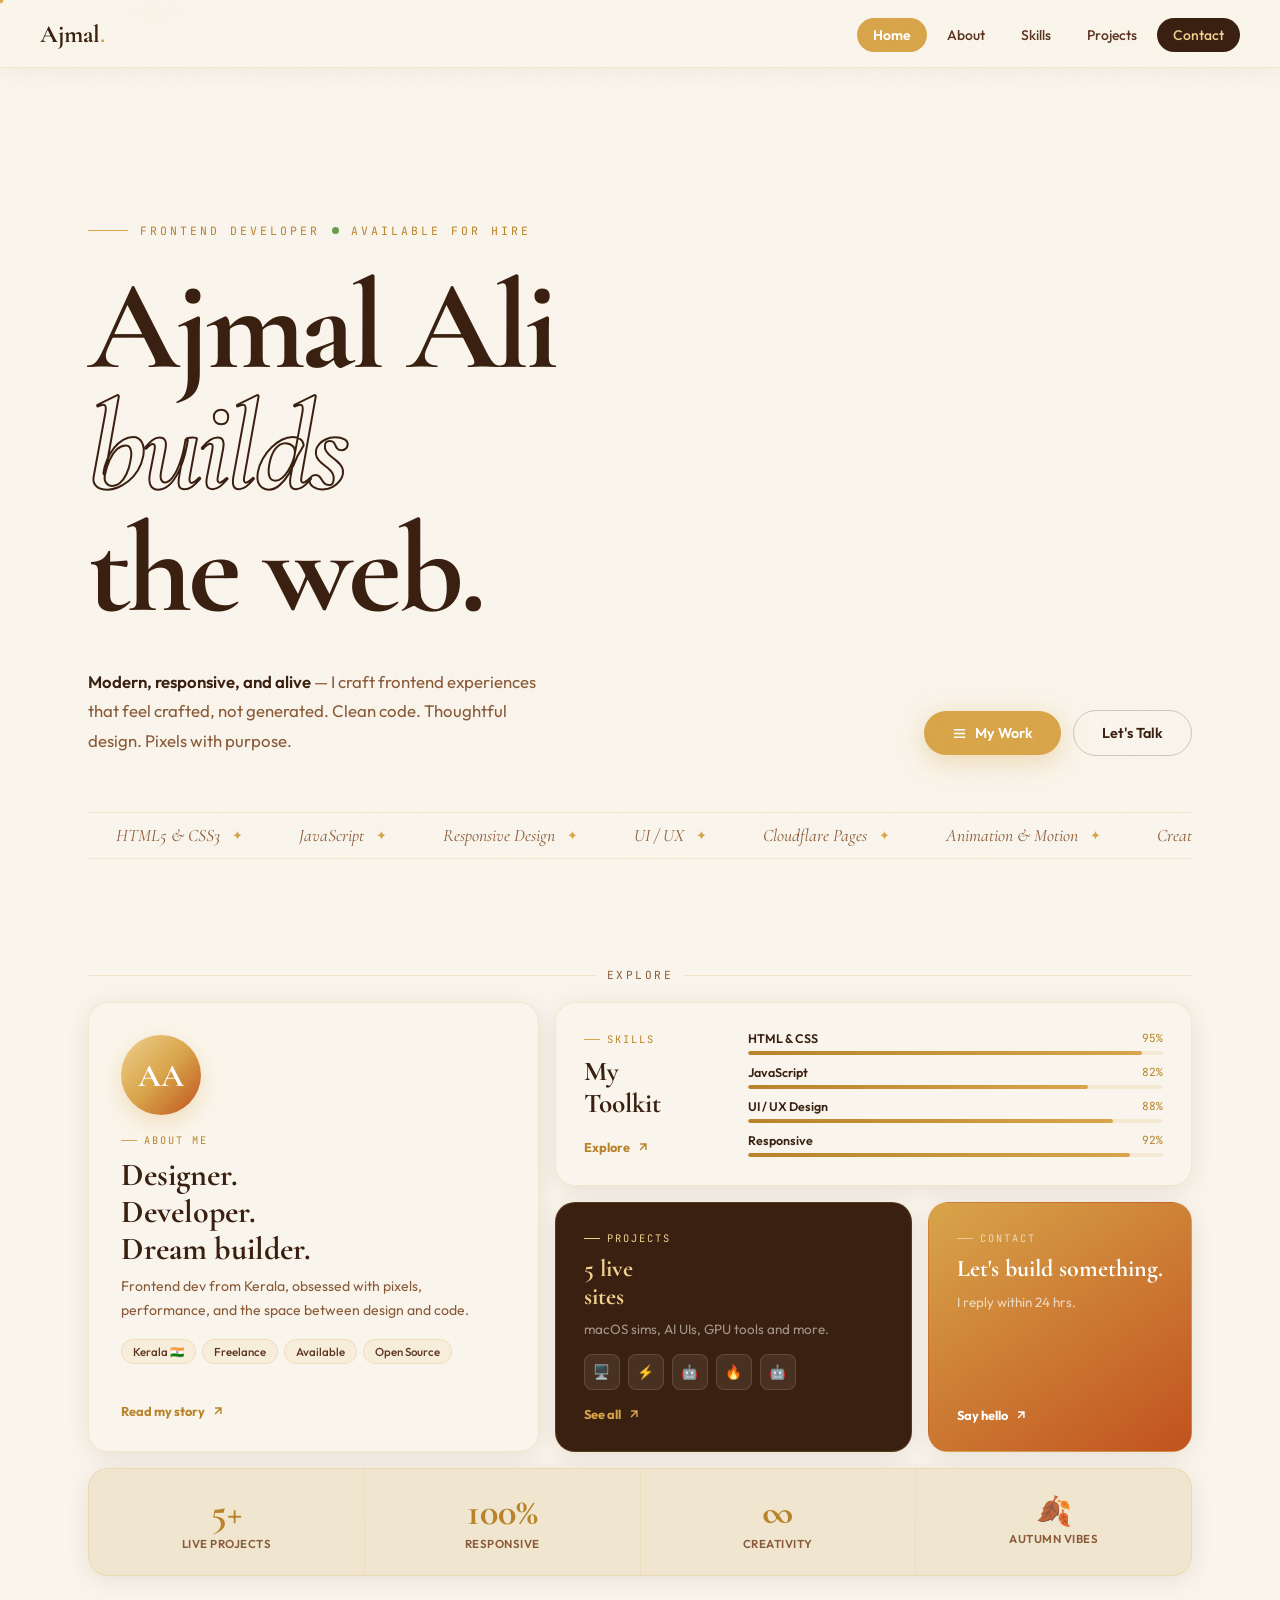
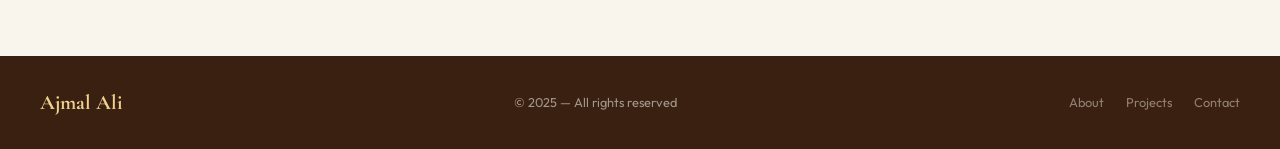
==== commit ee18c370: "Add Google site verification meta tag" ====
--- a/index.html
+++ b/index.html
@@ -1,6 +1,7 @@
 <!DOCTYPE html>
 <html lang="en">
 <head>
+<meta name="google-site-verification" content="cJOirbfsFuMeRRtCq3G9SyQtf0XY58iZV5zO4hc1dnY" />
 <meta charset="UTF-8"/>
 <meta name="viewport" content="width=device-width, initial-scale=1.0"/>
 <title>Ajmal Ali — Frontend Developer</title>
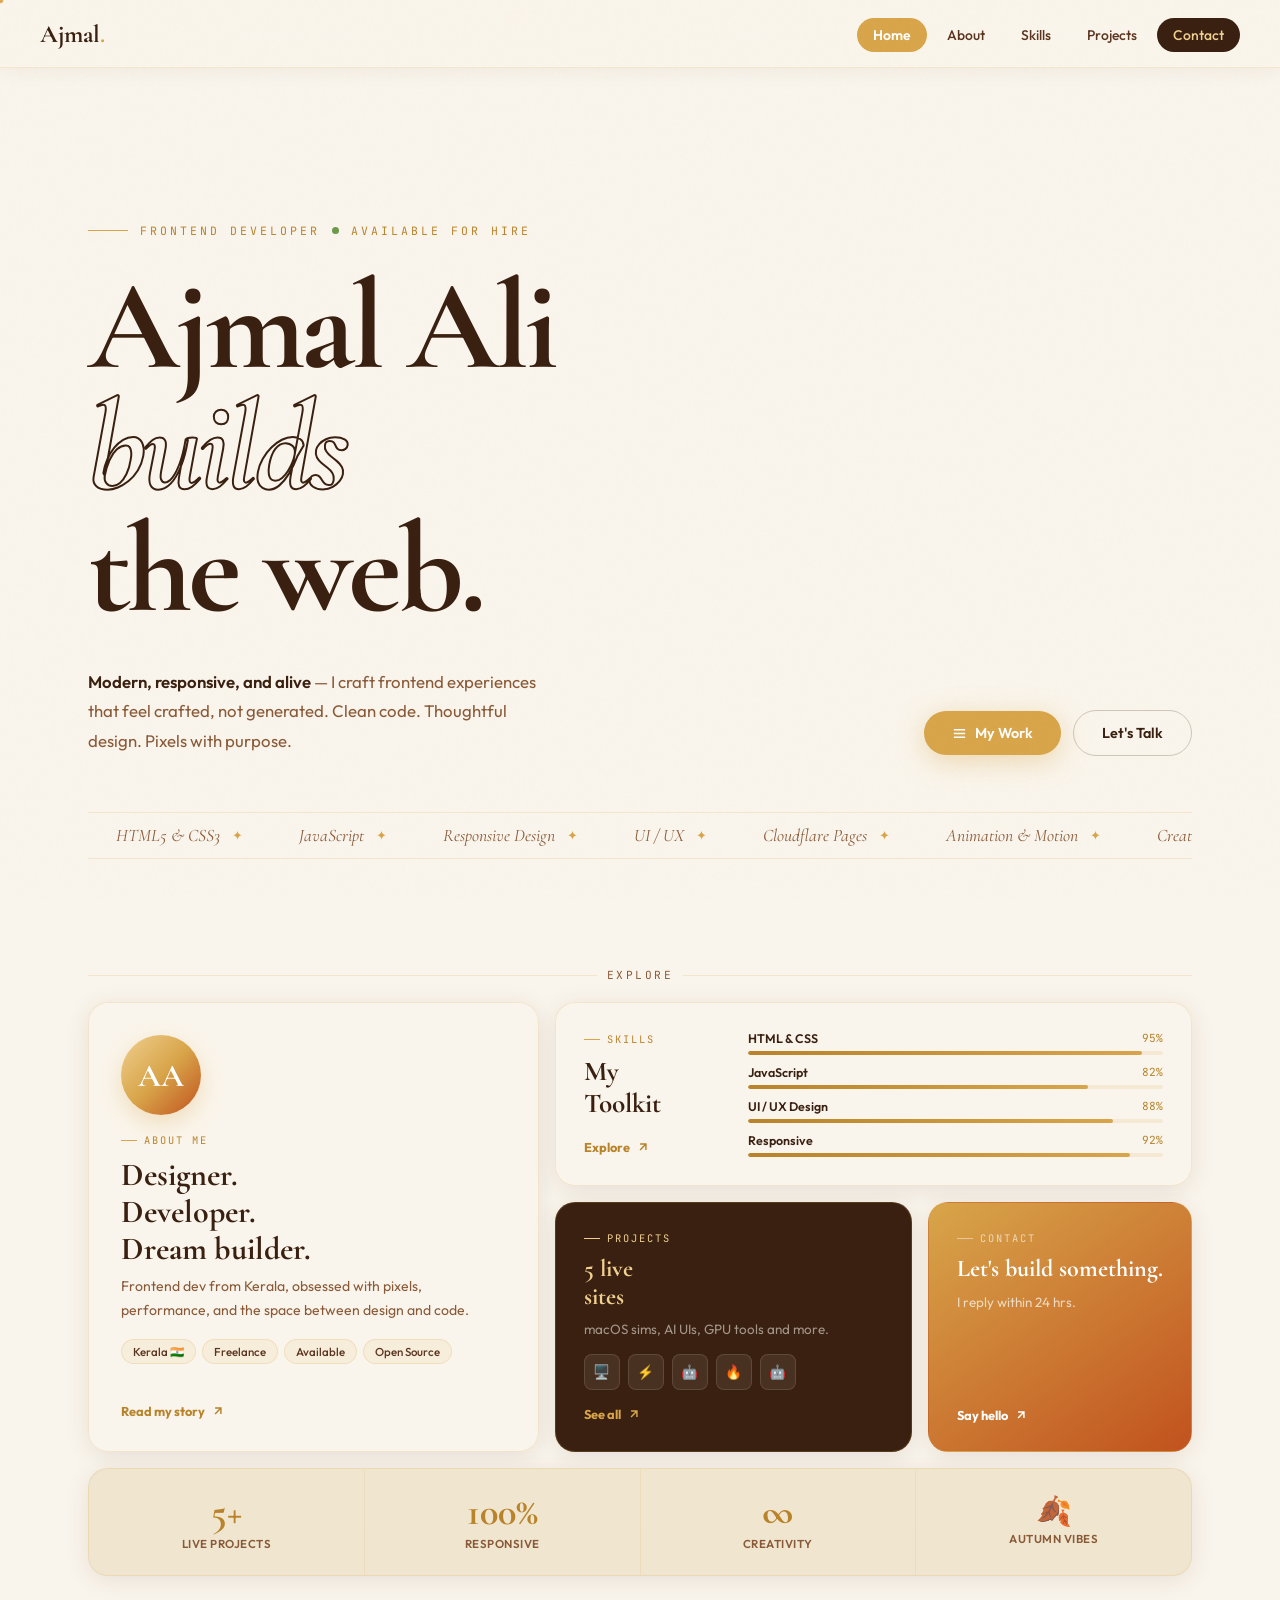
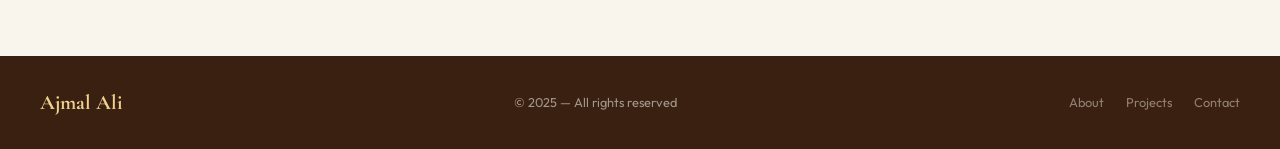
==== commit 9794cd36: "Integrate Google Analytics tracking in index.html Added Google Analytics tracking code to the HTML." ====
--- a/index.html
+++ b/index.html
@@ -1,6 +1,15 @@
 <!DOCTYPE html>
 <html lang="en">
 <head>
+  <!-- Google tag (gtag.js) -->
+<script async src="https://www.googletagmanager.com/gtag/js?id=G-RS0XQLYZMJ"></script>
+<script>
+  window.dataLayer = window.dataLayer || [];
+  function gtag(){dataLayer.push(arguments);}
+  gtag('js', new Date());
+
+  gtag('config', 'G-RS0XQLYZMJ');
+</script>
 <meta name="google-site-verification" content="cJOirbfsFuMeRRtCq3G9SyQtf0XY58iZV5zO4hc1dnY" />
 <meta charset="UTF-8"/>
 <meta name="viewport" content="width=device-width, initial-scale=1.0"/>
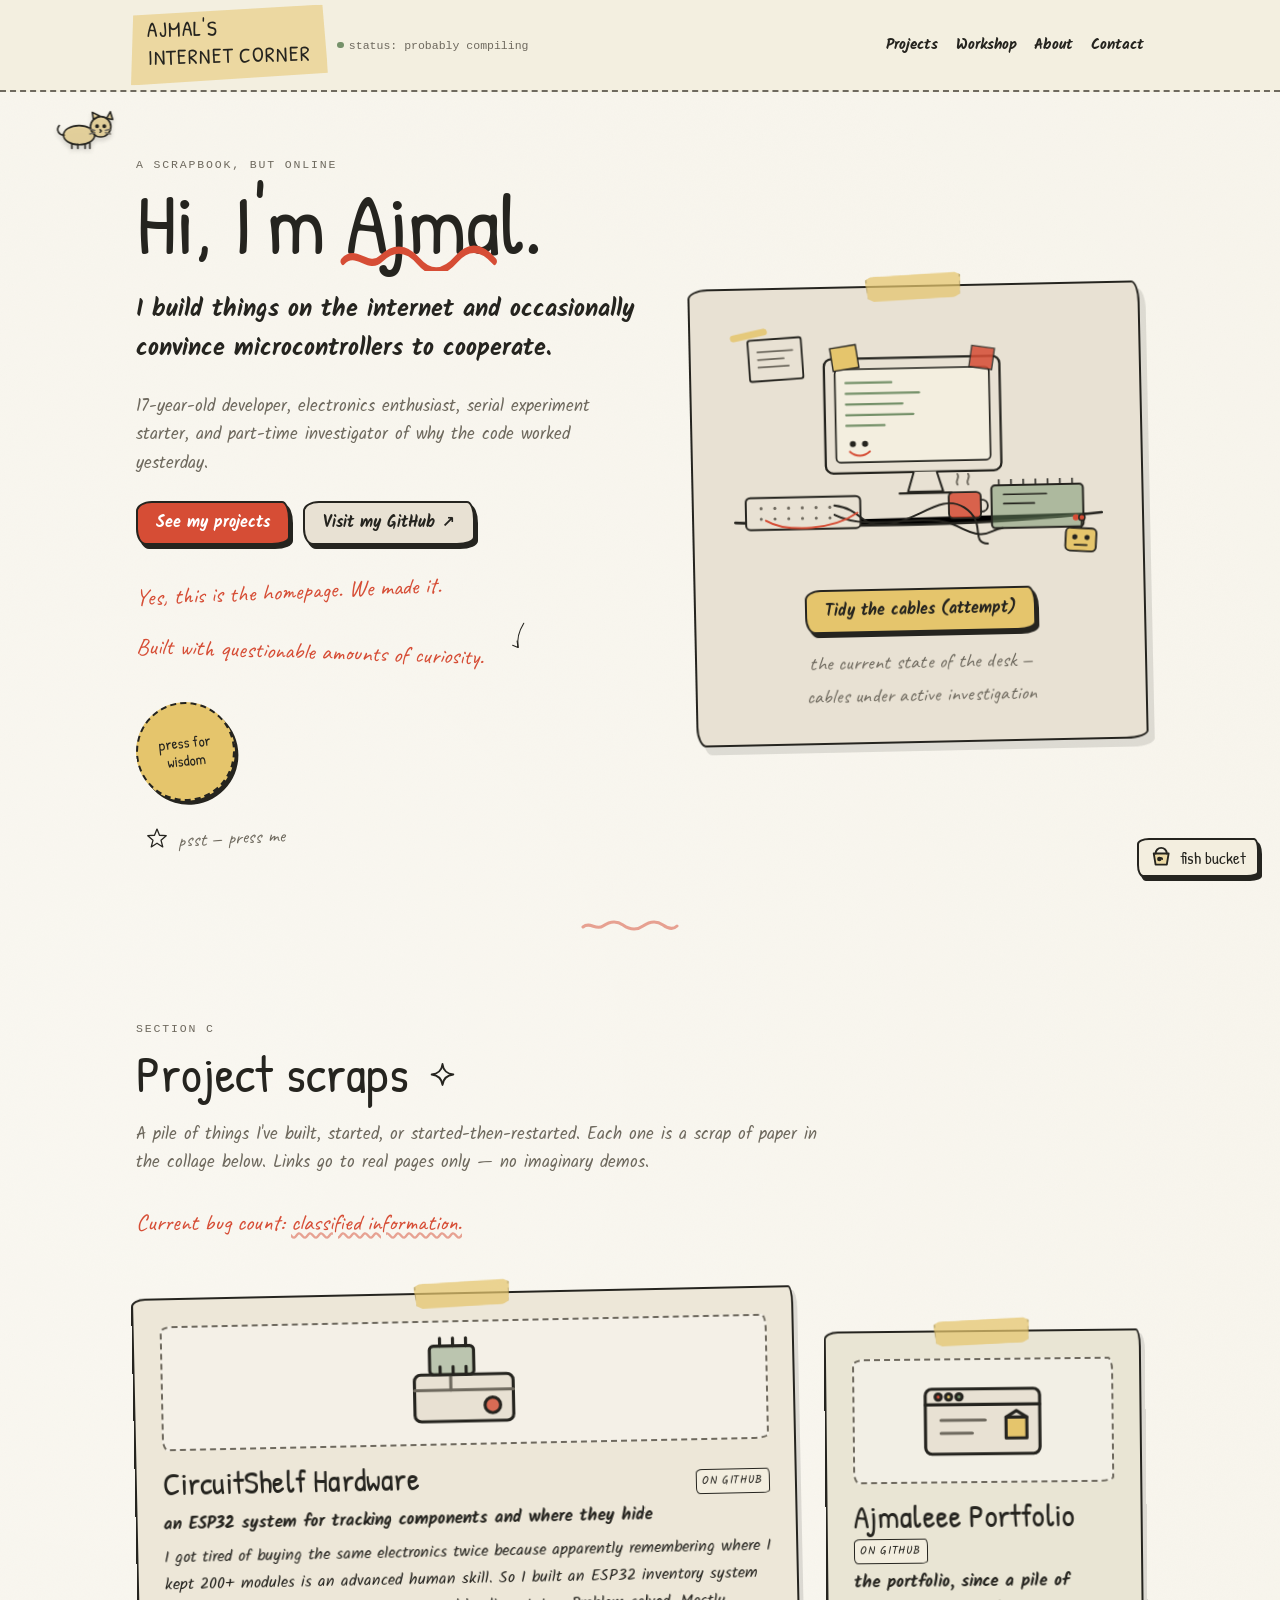
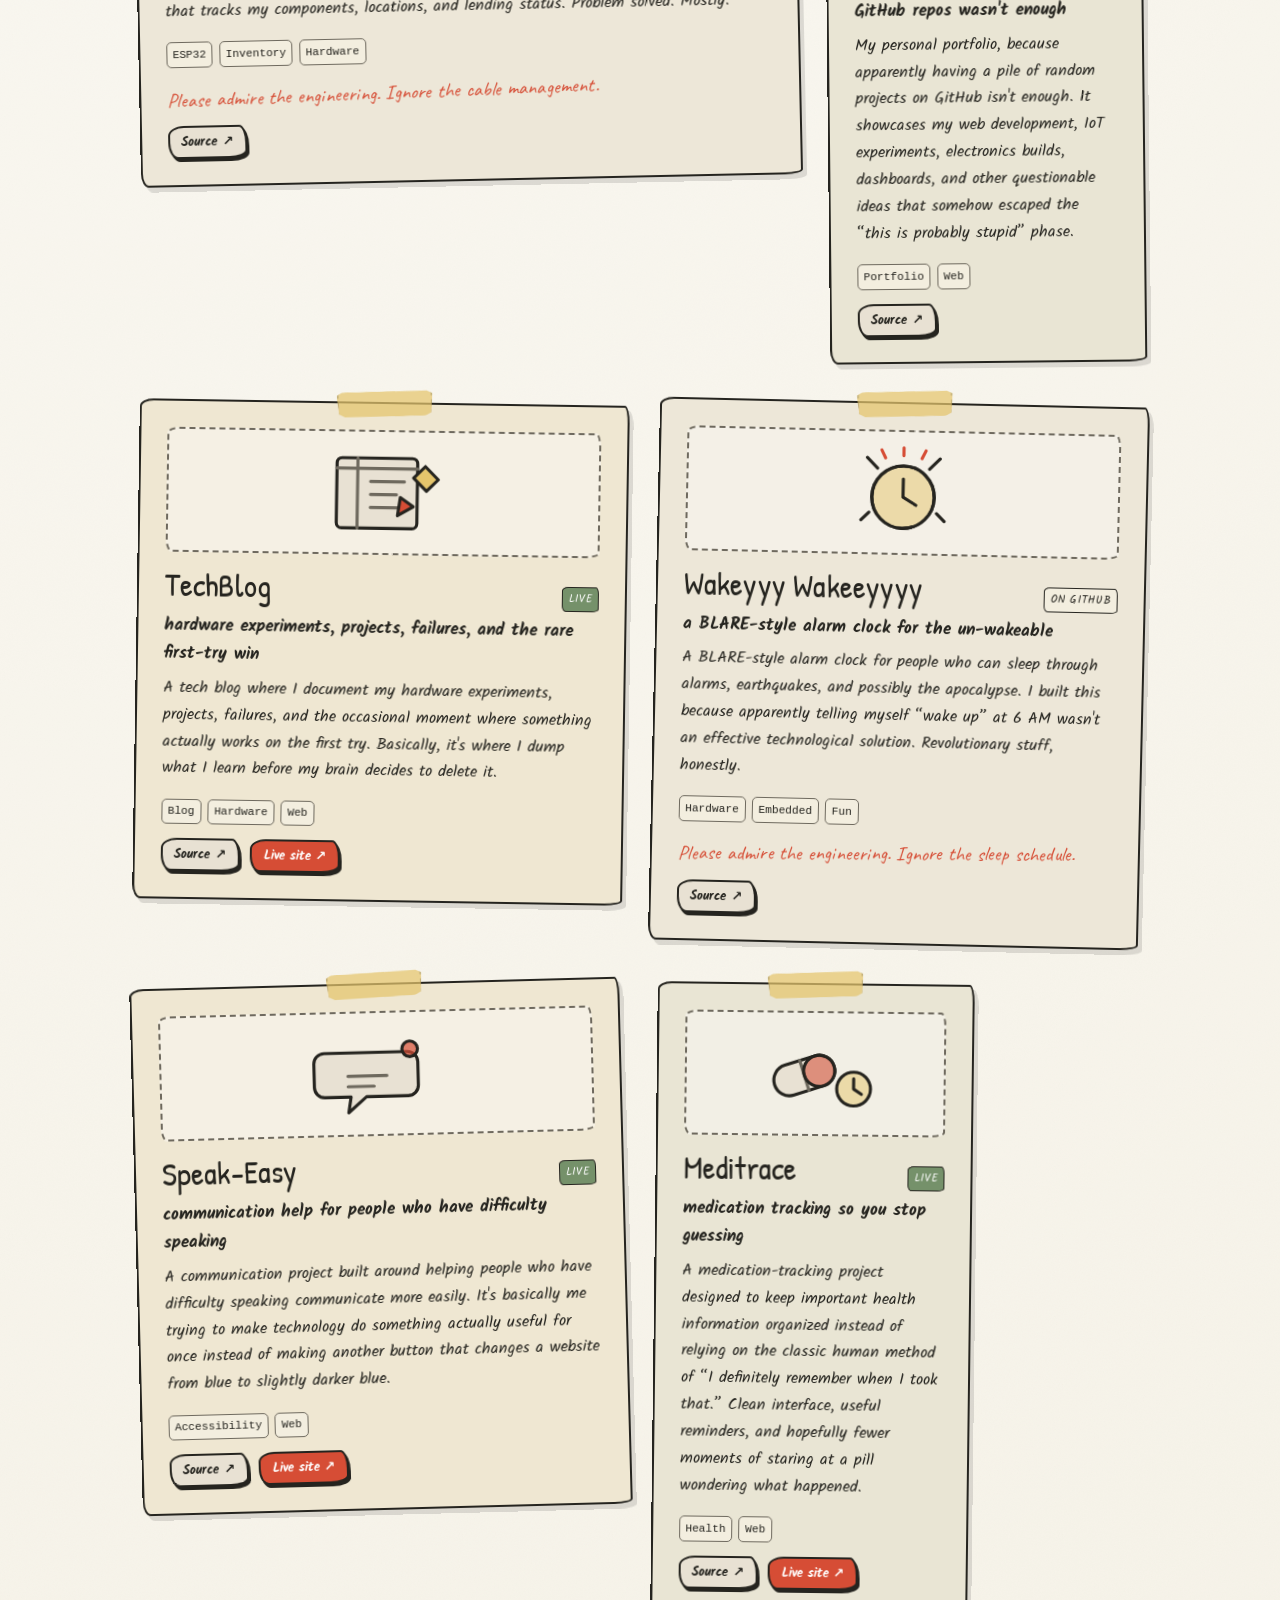
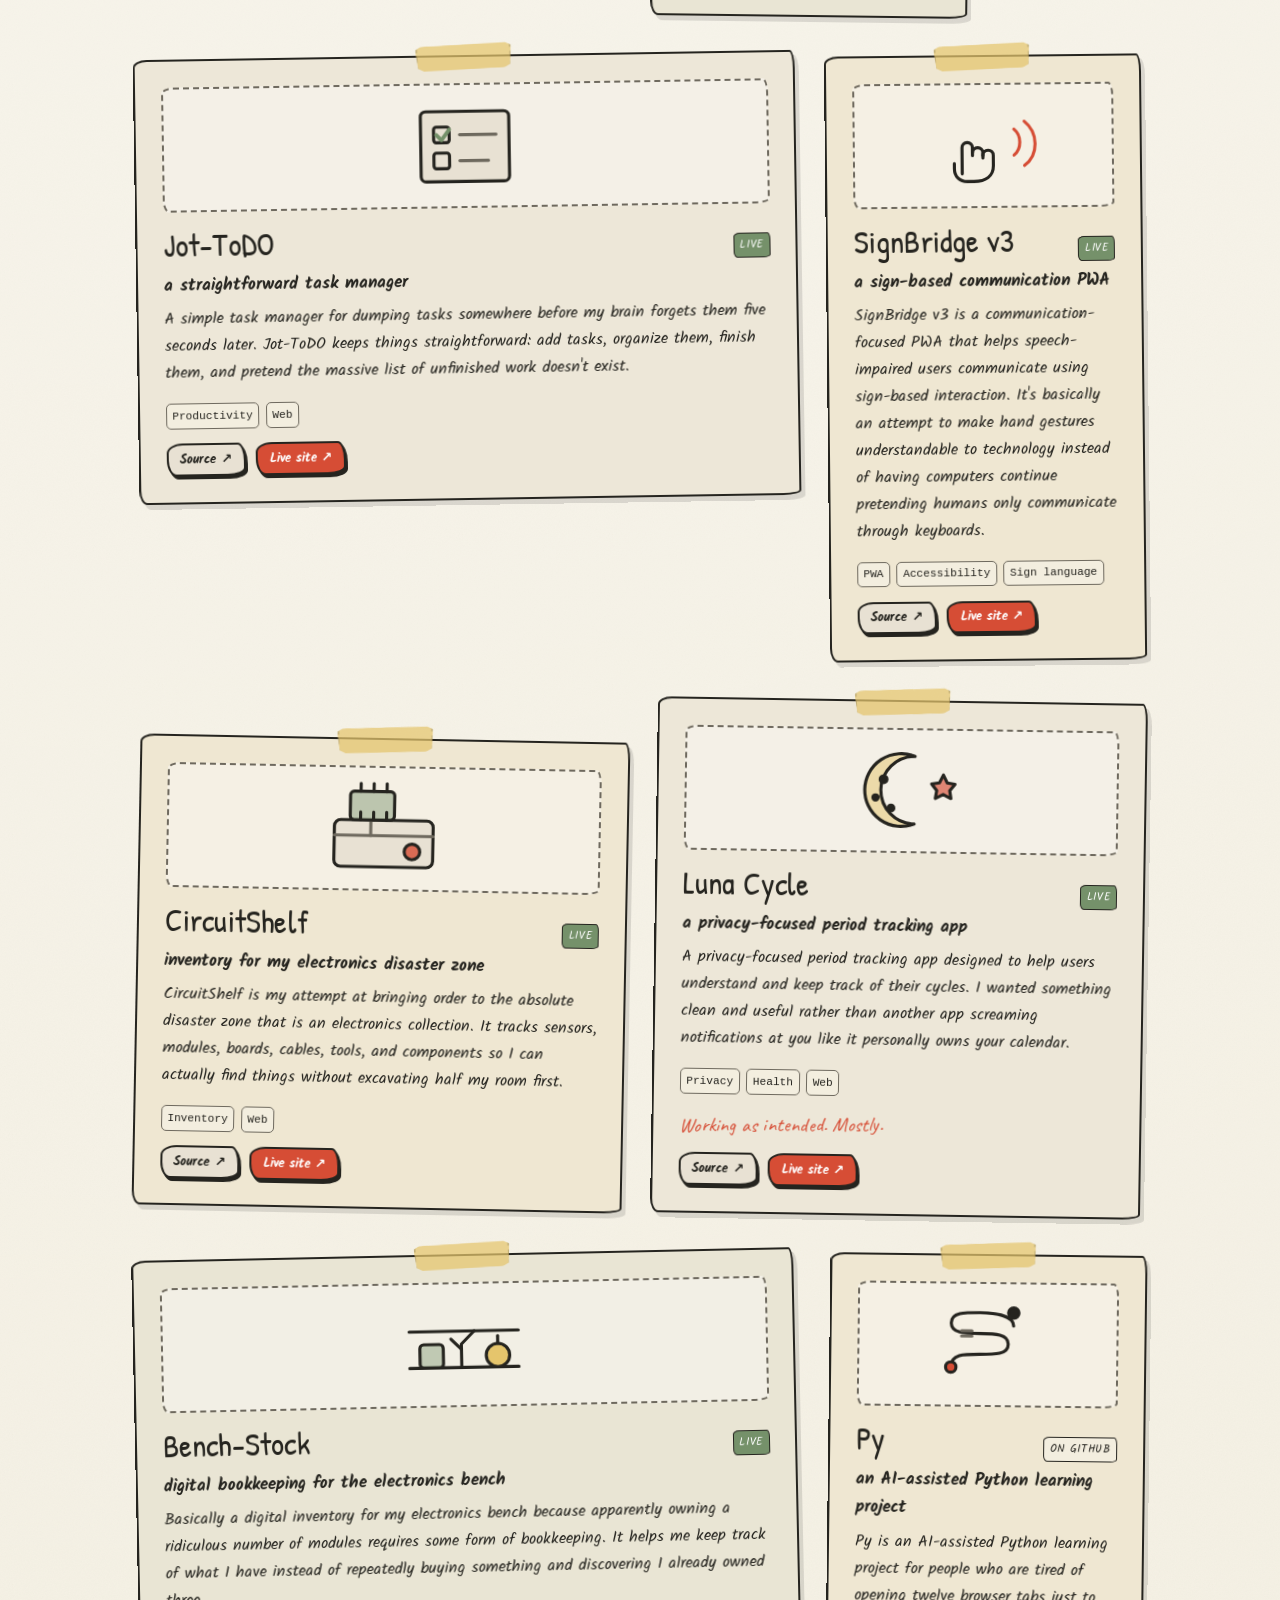
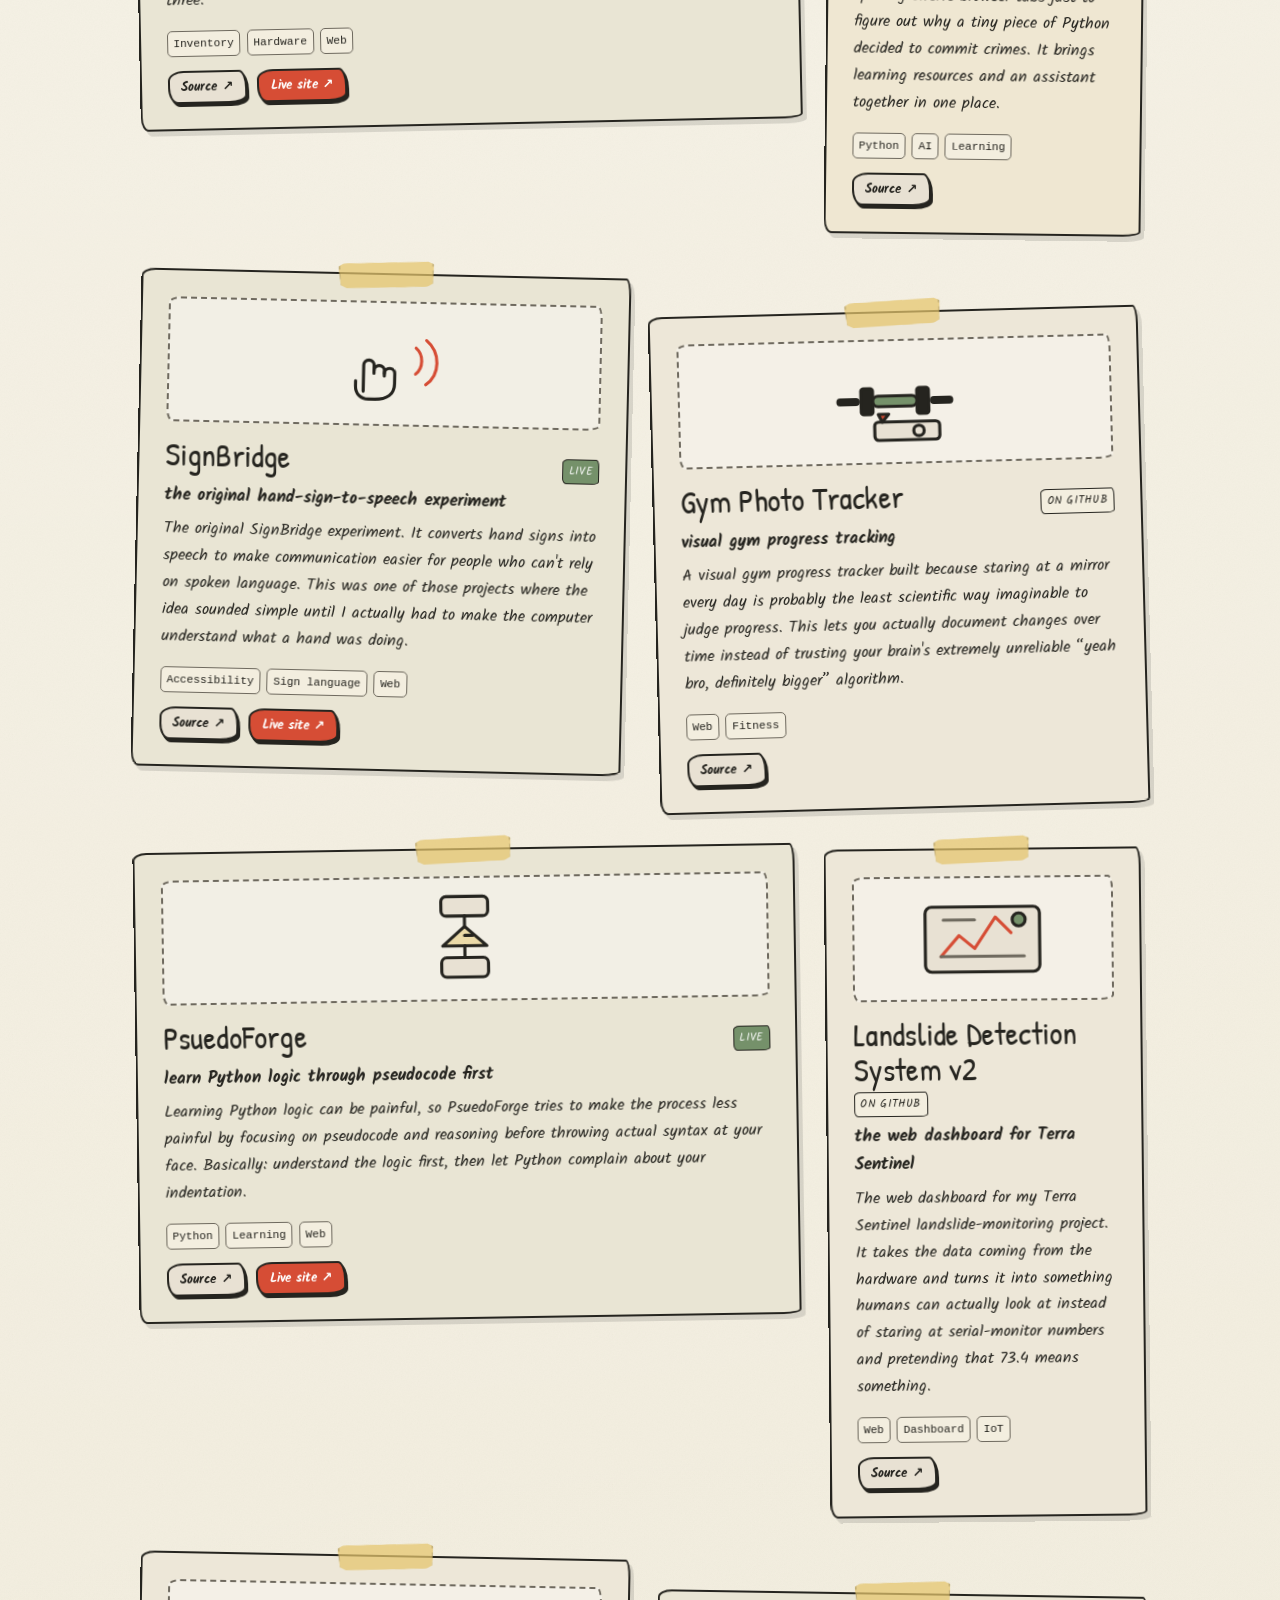
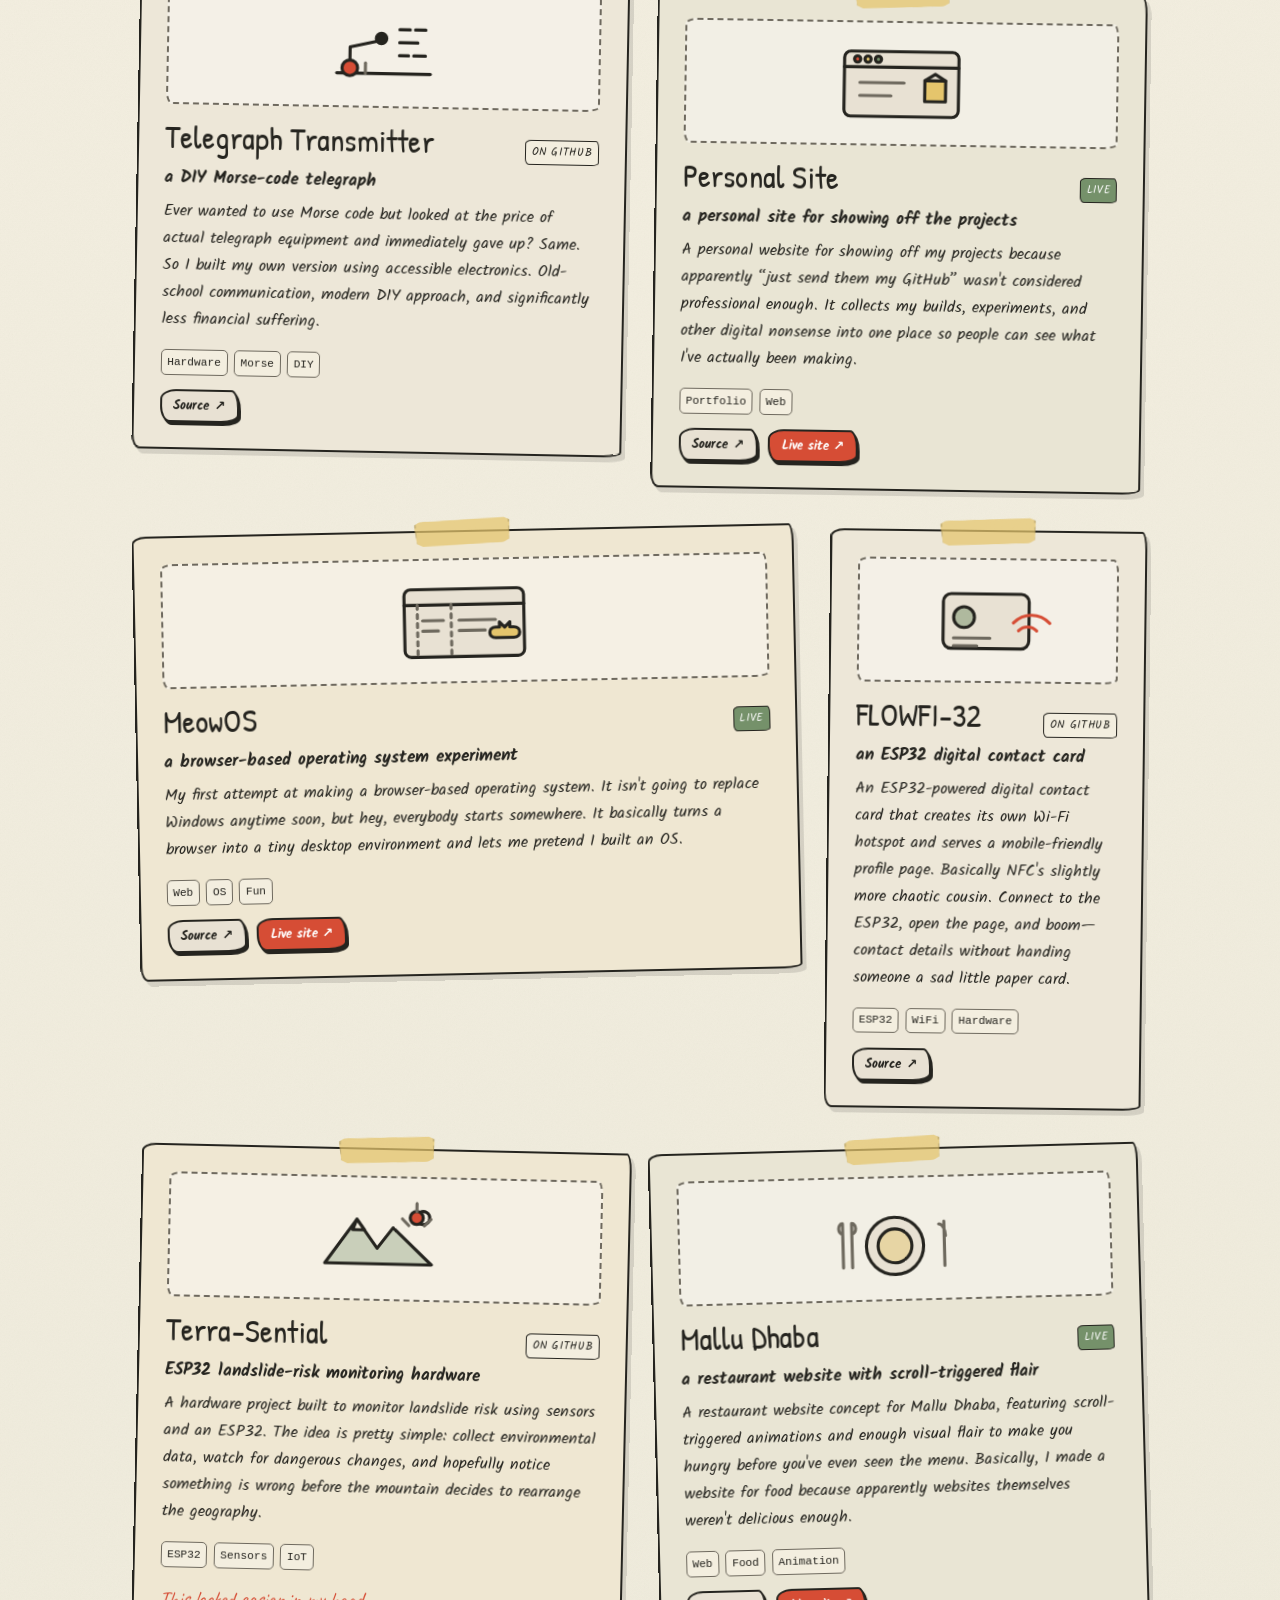
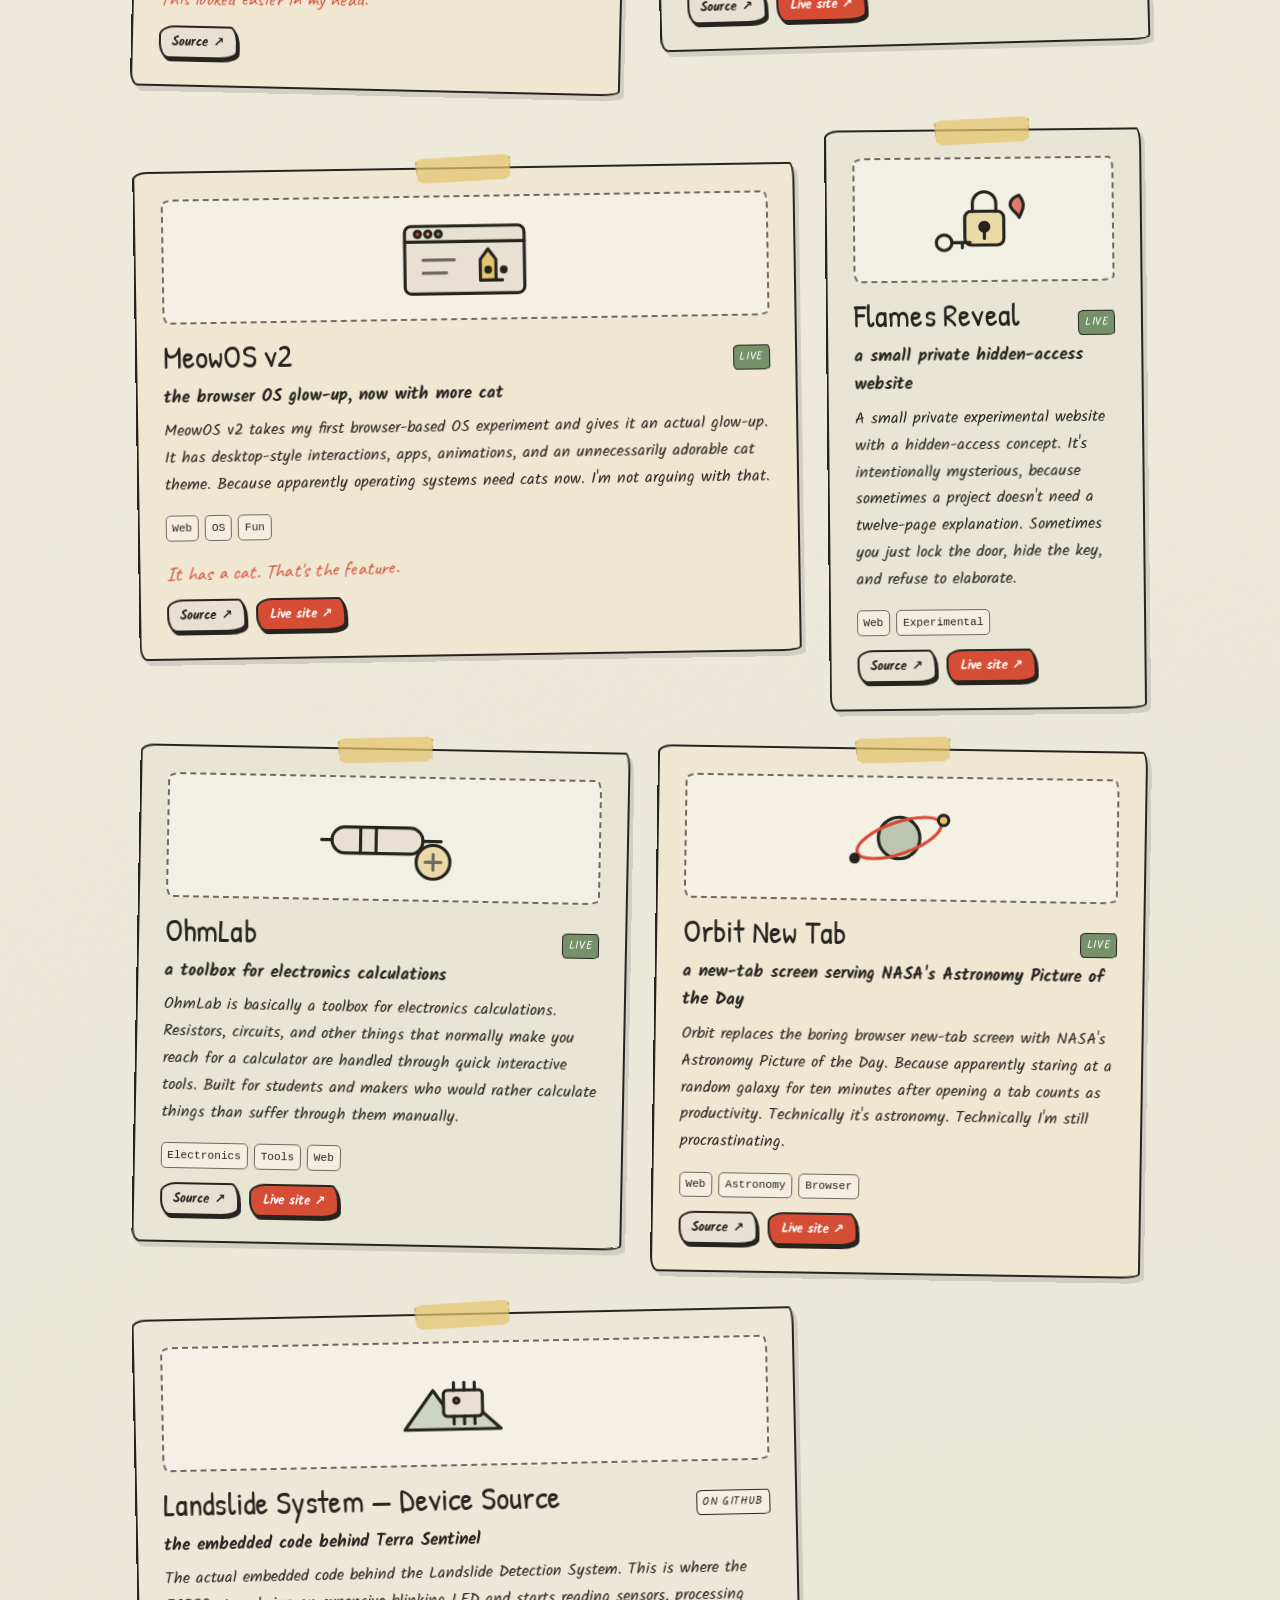
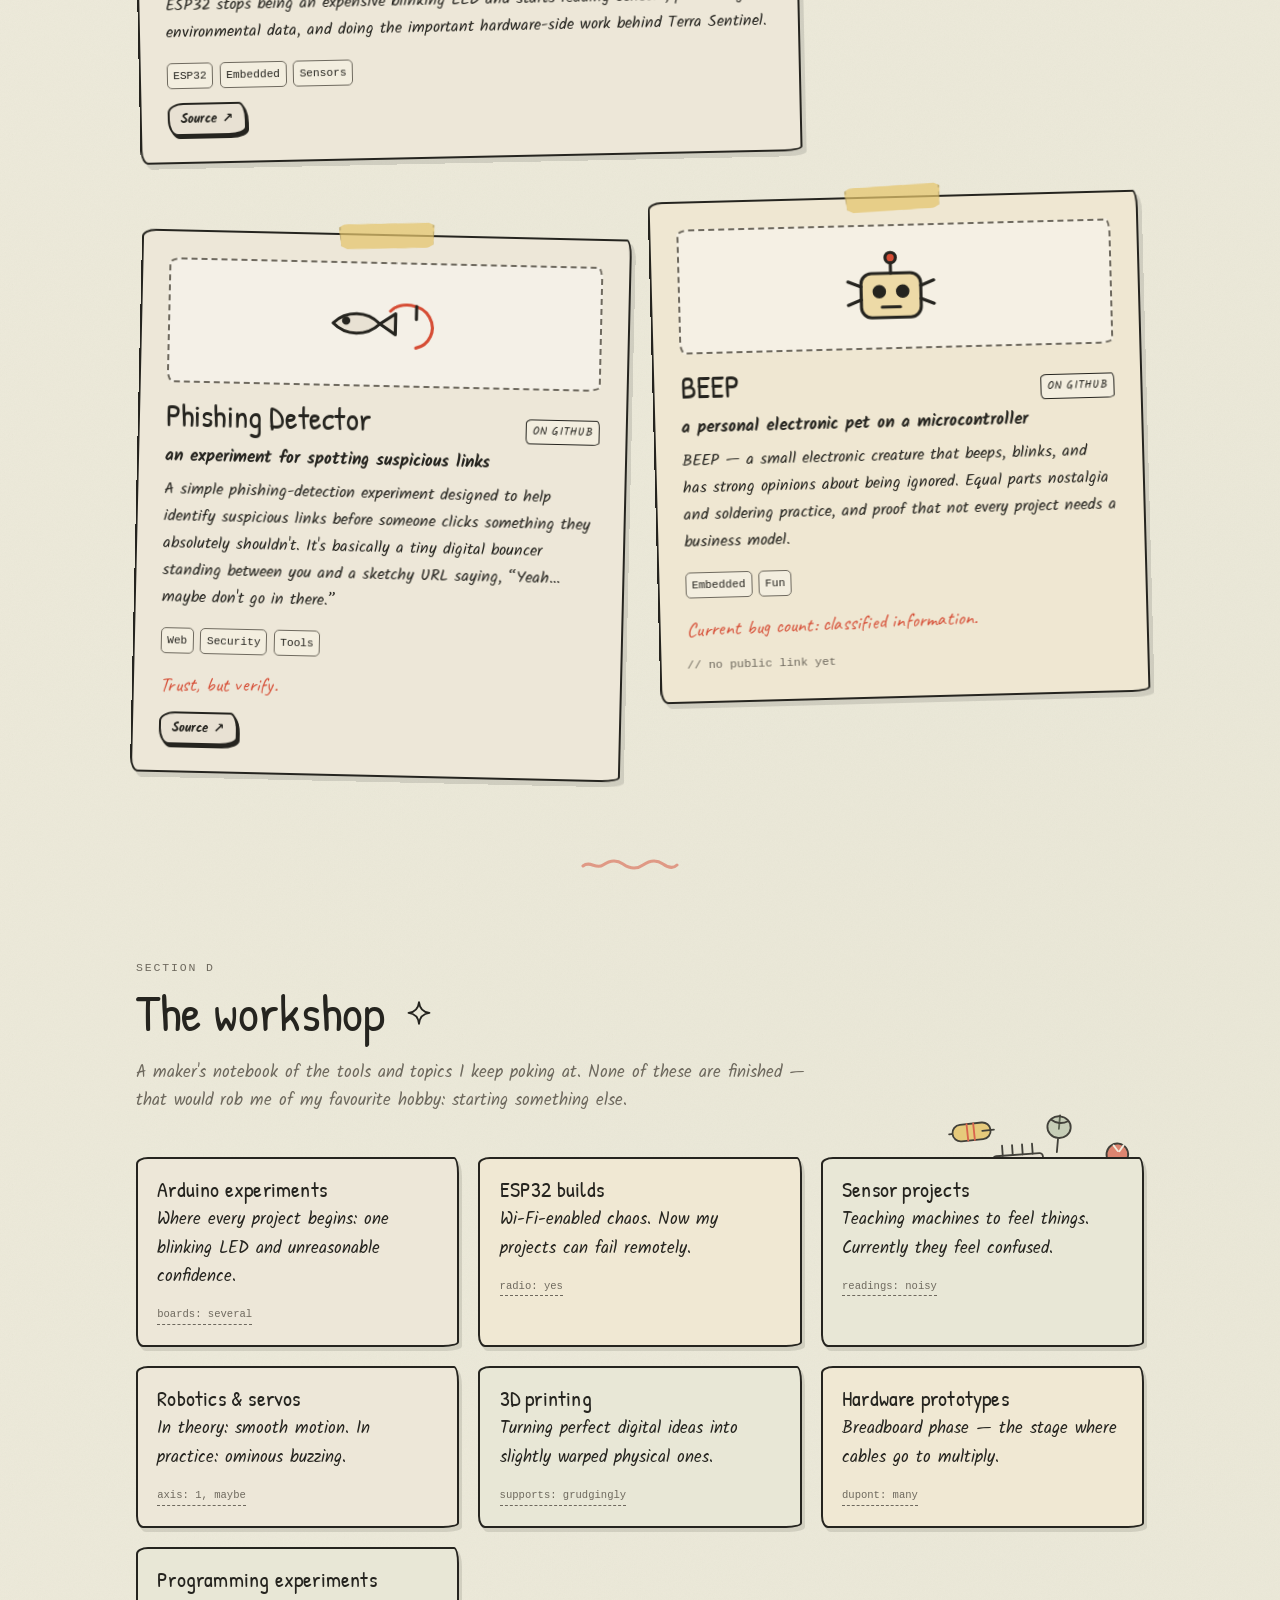
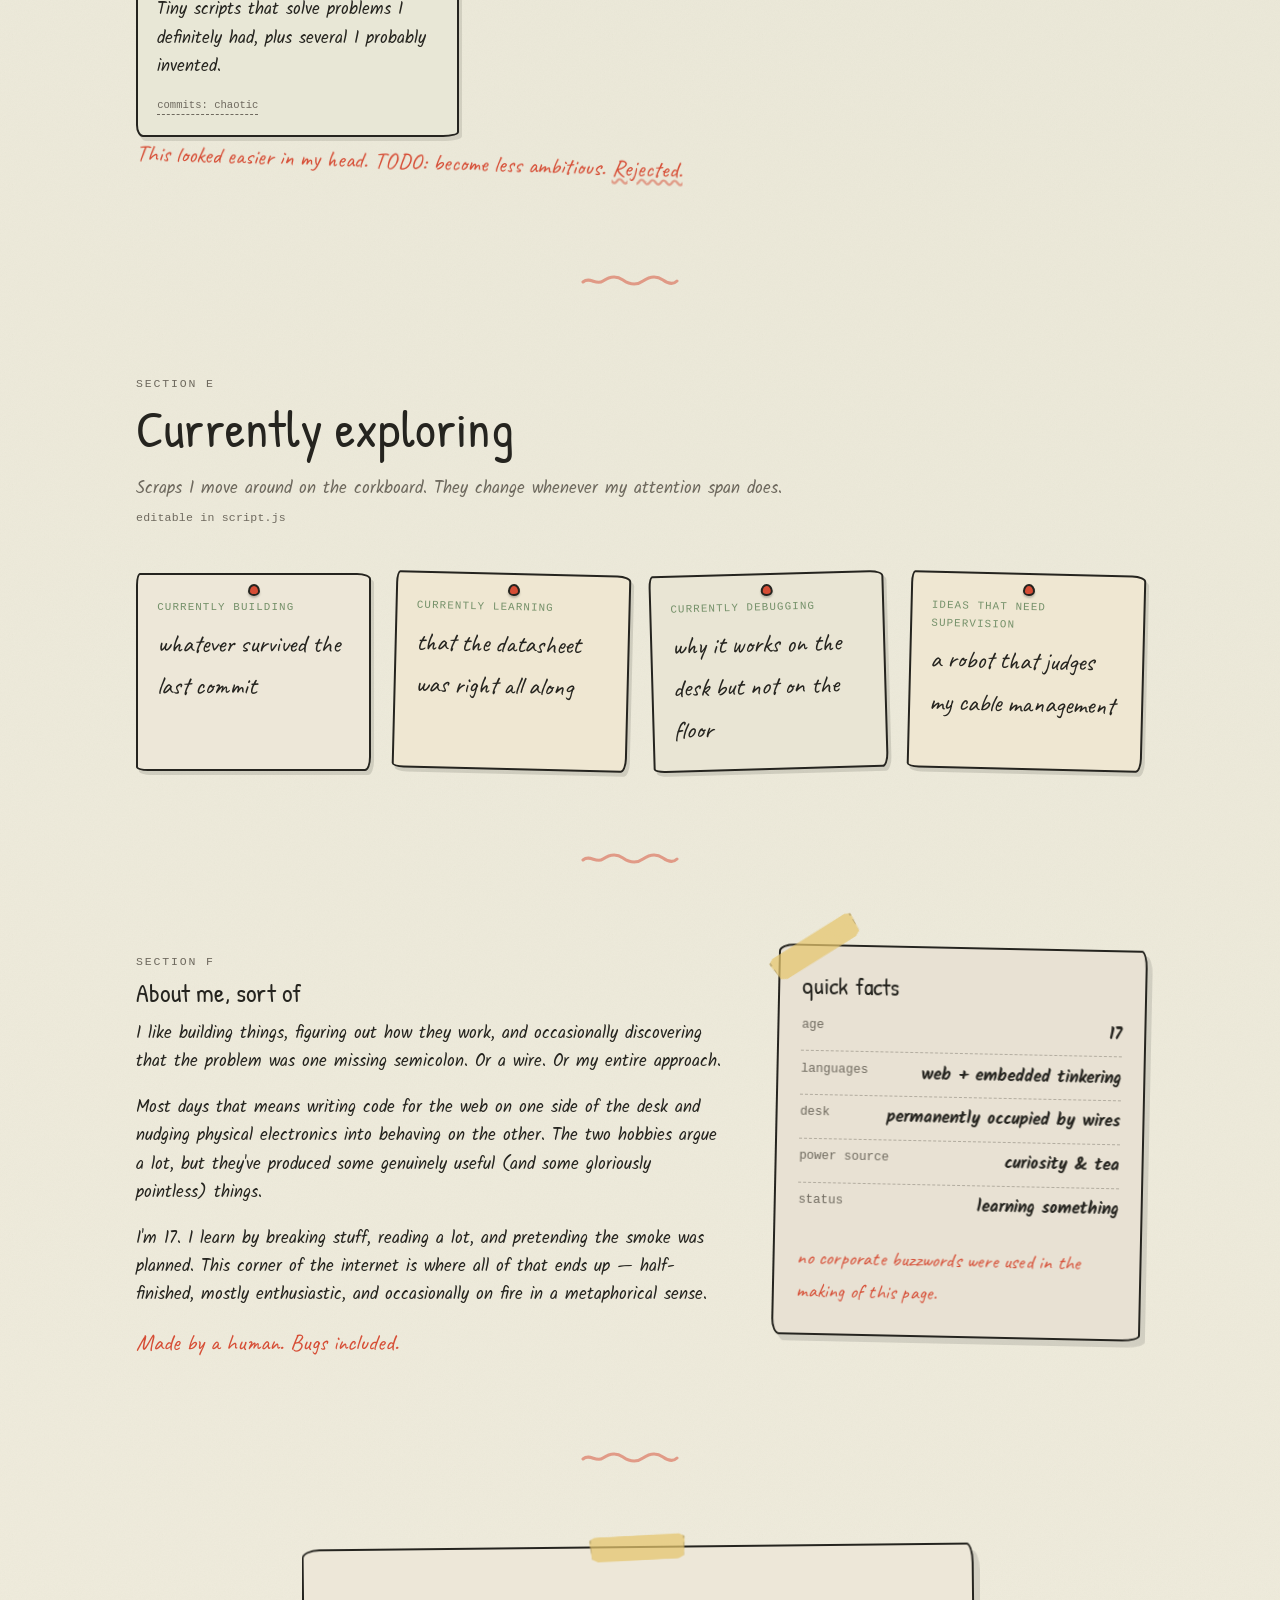
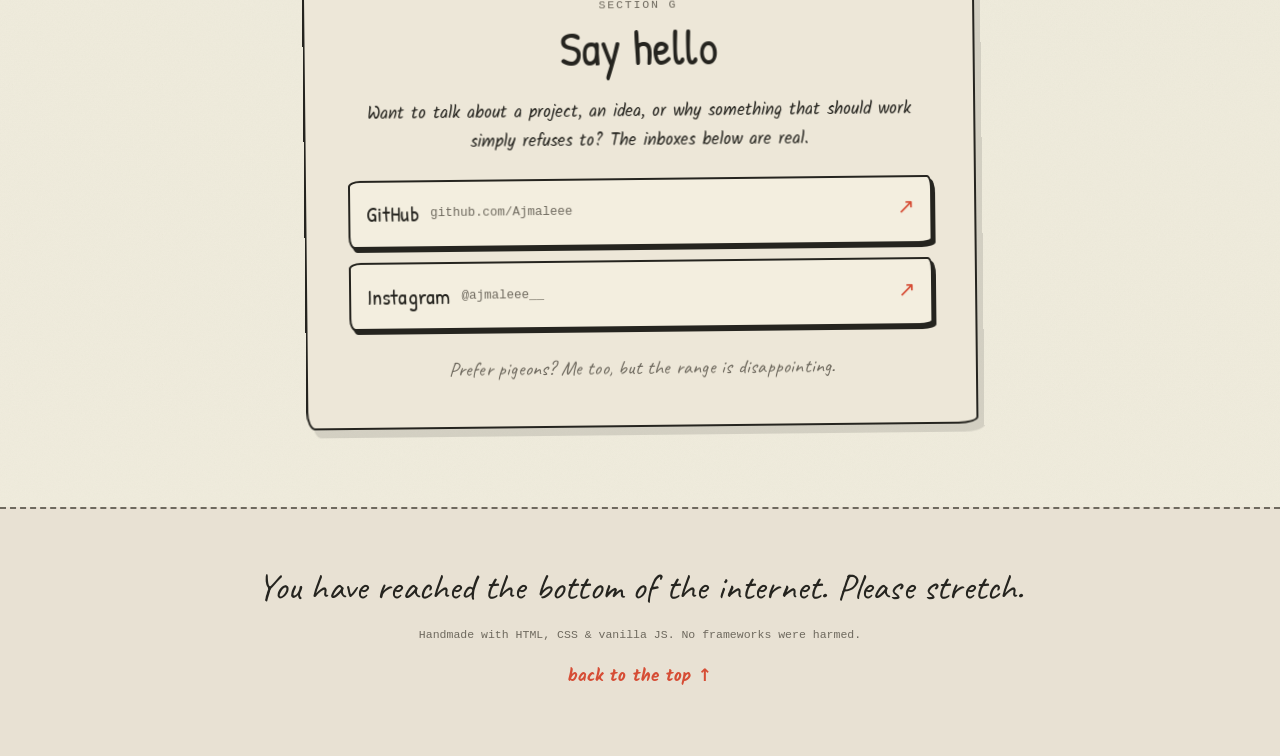
==== commit 1db127e4: "feat: add 29 project scraps with per-project visuals, roam/flee cat + fish bucket, switch to handwri" ====
--- a/index.html
+++ b/index.html
@@ -1,2097 +1,498 @@
 <!DOCTYPE html>
 <html lang="en">
 <head>
-  <!-- Google tag (gtag.js) -->
-<script async src="https://www.googletagmanager.com/gtag/js?id=G-RS0XQLYZMJ"></script>
-<script>
-  window.dataLayer = window.dataLayer || [];
-  function gtag(){dataLayer.push(arguments);}
-  gtag('js', new Date());
-
-  gtag('config', 'G-RS0XQLYZMJ');
-</script>
-<meta name="google-site-verification" content="cJOirbfsFuMeRRtCq3G9SyQtf0XY58iZV5zO4hc1dnY" />
-<meta charset="UTF-8"/>
-<meta name="viewport" content="width=device-width, initial-scale=1.0"/>
-<title>Ajmal Ali — Frontend Developer</title>
-<link href="https://fonts.googleapis.com/css2?family=Cormorant+Garamond:ital,wght@0,400;0,600;0,700;1,400;1,600&family=Outfit:wght@300;400;500;600&family=JetBrains+Mono:wght@400;500&display=swap" rel="stylesheet"/>
-<style>
-:root {
-  --gold:        #d8a54a;
-  --gold-deep:   #b8832a;
-  --gold-pale:   #f0d090;
-  --rust:        #c1521e;
-  --rust-light:  #e8845a;
-  --bark:        #3a2010;
-  --bark-mid:    #5c3520;
-  --bark-light:  #8a5a38;
-  --cream:       #faf5ec;
-  --cream-dark:  #f0e6d0;
-  --fog:         #ede4d4;
-  --shadow-warm: 0 4px 24px rgba(58,32,16,.10);
-  --shadow-deep: 0 12px 48px rgba(58,32,16,.16);
-  --radius:      16px;
-  --radius-sm:   10px;
-  --pill:        999px;
-}
-*,*::before,*::after{box-sizing:border-box;margin:0;padding:0;}
-html{font-size:16px;scroll-behavior:smooth;}
-body{
-  background:var(--cream);color:var(--bark);
-  font-family:'Outfit',sans-serif;font-weight:400;
-  min-height:100vh;overflow-x:hidden;
-}
-body::before{
-  content:'';position:fixed;inset:0;z-index:9999;pointer-events:none;
-  background-image:url("data:image/svg+xml,%3Csvg viewBox='0 0 256 256' xmlns='http://www.w3.org/2000/svg'%3E%3Cfilter id='n'%3E%3CfeTurbulence type='fractalNoise' baseFrequency='0.9' numOctaves='4' stitchTiles='stitch'/%3E%3C/filter%3E%3Crect width='100%25' height='100%25' filter='url(%23n)' opacity='0.04'/%3E%3C/svg%3E");
-  opacity:.4;mix-blend-mode:multiply;
-}
-.leaf{position:fixed;pointer-events:none;z-index:0;opacity:.1;animation:leafDrift linear infinite;user-select:none;}
-@keyframes leafDrift{0%{transform:translateY(-60px) rotate(0deg);opacity:0;}10%{opacity:.1;}90%{opacity:.06;}100%{transform:translateY(110vh) rotate(720deg);opacity:0;}}
-
-/* ── PAGES ── */
-.page{display:none;min-height:100vh;position:relative;z-index:1;}
-.page.active{display:block;animation:pageFade .45s ease;}
-@keyframes pageFade{from{opacity:0;transform:translateY(12px);}to{opacity:1;transform:none;}}
-
-/* ── NAV ── */
-nav{
-  position:fixed;top:0;left:0;right:0;z-index:100;height:68px;
-  background:rgba(250,245,236,.9);backdrop-filter:blur(20px);
-  border-bottom:1px solid rgba(216,165,74,.18);
-  display:flex;align-items:center;justify-content:space-between;
-  padding:0 40px;box-shadow:0 2px 20px rgba(58,32,16,.06);
-}
-.nav-logo{font-family:'Cormorant Garamond',serif;font-size:1.55rem;font-weight:700;color:var(--bark);cursor:pointer;letter-spacing:-.3px;}
-.nav-logo span{color:var(--gold);}
-.nav-links{display:flex;align-items:center;gap:4px;list-style:none;}
-.nav-links li a{
-  text-decoration:none;color:var(--bark-mid);font-size:.87rem;font-weight:500;
-  padding:8px 16px;border-radius:var(--pill);cursor:pointer;
-  transition:background .2s,color .2s;
-}
-.nav-links li a:hover{background:rgba(216,165,74,.12);color:var(--gold-deep);}
-.nav-links li a.active{background:var(--gold);color:#fff;font-weight:600;}
-.nav-cta{background:var(--bark)!important;color:var(--gold-pale)!important;}
-.nav-cta:hover{background:var(--bark-mid)!important;}
-.hamburger{display:none;background:none;border:none;cursor:pointer;padding:6px;}
-.hamburger span{display:block;width:22px;height:2px;background:var(--bark);margin:5px 0;border-radius:2px;transition:.3s;}
-
-/* ── UTILS ── */
-.container{max-width:1100px;margin:0 auto;padding:0 32px;}
-.pt-nav{padding-top:68px;}
-.section-tag{
-  display:inline-block;font-family:'JetBrains Mono',monospace;
-  font-size:.7rem;font-weight:500;letter-spacing:2px;text-transform:uppercase;
-  color:var(--gold-deep);padding:5px 14px;border:1px solid rgba(216,165,74,.3);
-  border-radius:var(--pill);background:rgba(216,165,74,.07);margin-bottom:14px;
-}
-.section-title{font-family:'Cormorant Garamond',serif;font-size:clamp(2.1rem,4vw,3.3rem);font-weight:700;letter-spacing:-.5px;line-height:1.1;color:var(--bark);}
-.section-sub{font-size:.96rem;color:var(--bark-light);line-height:1.78;margin-top:12px;max-width:520px;}
-.divider{width:52px;height:3px;border-radius:2px;background:linear-gradient(90deg,var(--gold),var(--rust-light));margin:18px 0;}
-.reveal{opacity:0;transform:translateY(28px);transition:opacity .65s ease,transform .65s ease;}
-.reveal.up{opacity:1;transform:none;}
-.reveal-l{opacity:0;transform:translateX(-28px);transition:opacity .65s ease,transform .65s ease;}
-.reveal-l.up{opacity:1;transform:none;}
-.reveal-r{opacity:0;transform:translateX(28px);transition:opacity .65s ease,transform .65s ease;}
-.reveal-r.up{opacity:1;transform:none;}
-.btn{
-  display:inline-flex;align-items:center;gap:8px;
-  font-family:'Outfit',sans-serif;font-size:.9rem;font-weight:600;
-  padding:13px 28px;border-radius:var(--pill);
-  text-decoration:none;border:none;cursor:pointer;
-  transition:transform .22s,box-shadow .22s,background .22s;
-}
-.btn:hover{transform:translateY(-3px);}
-.btn-gold{background:var(--gold);color:#fff;box-shadow:0 6px 28px rgba(216,165,74,.38);}
-.btn-gold:hover{background:var(--gold-deep);box-shadow:0 10px 36px rgba(216,165,74,.5);}
-.btn-outline{background:transparent;color:var(--bark);border:1.5px solid rgba(58,32,16,.22);}
-.btn-outline:hover{background:var(--bark);color:var(--gold-pale);border-color:var(--bark);}
-
-/* ════════════════════════════════════
-   PAGE — HOME (REDESIGNED)
-════════════════════════════════════ */
-/* ── INTRO BAND ── */
-.home-intro{
-  min-height:100vh;display:flex;flex-direction:column;justify-content:center;
-  position:relative;overflow:hidden;
-  padding:110px 48px 64px;max-width:1200px;margin:0 auto;
-}
-.home-eyebrow{
-  font-family:'JetBrains Mono',monospace;font-size:.72rem;letter-spacing:3px;
-  text-transform:uppercase;color:var(--gold-deep);margin-bottom:28px;
-  display:flex;align-items:center;gap:12px;
-}
-.home-eyebrow::before{content:'';width:40px;height:1px;background:var(--gold);}
-.avail-dot{
-  width:7px;height:7px;border-radius:50%;background:#6a9a4a;
-  animation:pdot 2s ease-in-out infinite;display:inline-block;
-}
-.home-headline{
-  font-family:'Cormorant Garamond',serif;
-  font-size:clamp(4rem,10vw,9rem);font-weight:700;
-  line-height:.95;letter-spacing:-4px;color:var(--bark);
-  margin-bottom:36px;
-}
-.home-headline .word-stroke{
-  -webkit-text-stroke:2px var(--bark);color:transparent;
-}
-.home-headline .italic-word{font-style:italic;}
-.home-sub-row{
-  display:flex;align-items:flex-end;justify-content:space-between;
-  gap:32px;flex-wrap:wrap;
-}
-.home-sub-text{
-  font-size:1.05rem;color:var(--bark-light);line-height:1.78;
-  max-width:460px;font-weight:400;
-}
-.home-sub-text strong{color:var(--bark);font-weight:600;}
-.home-cta-cluster{display:flex;gap:12px;align-items:center;flex-shrink:0;}
-.home-ticker{
-  margin-top:56px;overflow:hidden;
-  border-top:1px solid rgba(216,165,74,.18);
-  border-bottom:1px solid rgba(216,165,74,.18);
-  padding:12px 0;
-}
-.ticker-track{
-  display:flex;animation:tickerMove 22s linear infinite;
-  white-space:nowrap;width:max-content;
-}
-.ticker-track:hover{animation-play-state:paused;}
-.ticker-item{
-  font-family:'Cormorant Garamond',serif;font-size:1.1rem;font-style:italic;
-  color:var(--bark-light);padding:0 28px;
-  display:flex;align-items:center;gap:12px;
-}
-.ticker-item::after{content:'✦';color:var(--gold);font-style:normal;font-size:.8rem;}
-@keyframes tickerMove{from{transform:translateX(0)}to{transform:translateX(-50%)}}
-
-/* ── BENTO GRID ── */
-.bento-section{padding:0 48px 80px;max-width:1200px;margin:0 auto;}
-.bento-label{
-  font-family:'JetBrains Mono',monospace;font-size:.7rem;letter-spacing:2.5px;
-  text-transform:uppercase;color:var(--bark-light);margin-bottom:20px;
-  display:flex;align-items:center;gap:10px;
-}
-.bento-label::before,.bento-label::after{content:'';flex:1;height:1px;background:rgba(216,165,74,.2);}
-.bento-grid{
-  display:grid;grid-template-columns:repeat(12,1fr);gap:16px;
-}
-.bc{
-  background:rgba(250,245,236,.88);border:1px solid rgba(216,165,74,.2);
-  border-radius:20px;overflow:hidden;position:relative;cursor:pointer;
-  transition:transform .3s cubic-bezier(.34,1.2,.64,1),box-shadow .3s,border-color .3s;
-  box-shadow:var(--shadow-warm);
-}
-.bc:hover{transform:translateY(-6px) scale(1.01);box-shadow:var(--shadow-deep);border-color:rgba(216,165,74,.45);}
-.bc::after{content:'';position:absolute;inset:0;border-radius:20px;background:linear-gradient(135deg,rgba(216,165,74,.06),transparent);opacity:0;transition:opacity .3s;pointer-events:none;}
-.bc:hover::after{opacity:1;}
-.bc-about  {grid-column:span 5;grid-row:span 2;min-height:340px;}
-.bc-skills {grid-column:span 7;min-height:160px;}
-.bc-projects{grid-column:span 4;min-height:160px;}
-.bc-contact {grid-column:span 3;min-height:160px;}
-.bc-wide   {grid-column:span 12;min-height:100px;}
-.bc-inner{padding:28px;height:100%;display:flex;flex-direction:column;justify-content:space-between;}
-.bc-tag{
-  font-family:'JetBrains Mono',monospace;font-size:.65rem;letter-spacing:2px;
-  text-transform:uppercase;color:var(--gold-deep);margin-bottom:10px;
-  display:flex;align-items:center;gap:7px;
-}
-.bc-tag::before{content:'';width:16px;height:1px;background:var(--gold);}
-.bc-title{font-family:'Cormorant Garamond',serif;font-size:1.5rem;font-weight:700;color:var(--bark);line-height:1.15;margin-bottom:8px;}
-.bc-desc{font-size:.84rem;color:var(--bark-light);line-height:1.65;flex:1;}
-.bc-arrow{display:inline-flex;align-items:center;gap:6px;font-size:.8rem;font-weight:700;color:var(--gold-deep);margin-top:16px;transition:gap .25s;}
-.bc:hover .bc-arrow{gap:10px;}
-.bc-arrow svg{width:14px;height:14px;transition:transform .25s;}
-.bc:hover .bc-arrow svg{transform:translate(3px,-3px);}
-.bc-about .bc-inner{padding:32px;}
-.bc-about .bc-title{font-size:2rem;}
-.about-preview-avatar{
-  width:80px;height:80px;border-radius:50%;
-  background:linear-gradient(135deg,var(--gold-pale),var(--gold),var(--rust));
-  display:flex;align-items:center;justify-content:center;
-  font-family:'Cormorant Garamond',serif;font-size:2rem;font-weight:700;color:#fff;
-  margin-bottom:18px;box-shadow:0 8px 24px rgba(216,165,74,.3);flex-shrink:0;
-}
-.about-preview-bio{font-size:.88rem;color:var(--bark-light);line-height:1.7;margin-bottom:16px;}
-.about-preview-tags{display:flex;flex-wrap:wrap;gap:6px;margin-bottom:auto;}
-.apt{font-size:.72rem;font-weight:500;padding:4px 11px;border-radius:var(--pill);background:rgba(216,165,74,.1);border:1px solid rgba(216,165,74,.22);color:var(--bark-mid);}
-.bc-skills .bc-inner{flex-direction:row;align-items:center;gap:24px;}
-.skills-preview-bars{flex:1;}
-.spb-item{margin-bottom:10px;}
-.spb-item:last-child{margin-bottom:0;}
-.spb-row{display:flex;justify-content:space-between;margin-bottom:5px;}
-.spb-name{font-size:.78rem;font-weight:600;color:var(--bark);}
-.spb-pct{font-family:'JetBrains Mono',monospace;font-size:.7rem;color:var(--gold-deep);}
-.spb-track{height:4px;background:rgba(216,165,74,.14);border-radius:2px;overflow:hidden;}
-.spb-fill{height:100%;border-radius:2px;background:linear-gradient(90deg,var(--gold-deep),var(--gold));transition:width 1.2s .3s cubic-bezier(.4,0,.2,1);}
-.skills-preview-left{min-width:140px;}
-.skills-preview-left .bc-title{font-size:1.7rem;}
-.bc-projects{background:var(--bark);}
-.bc-projects .bc-tag{color:var(--gold-pale);}
-.bc-projects .bc-tag::before{background:var(--gold-pale);}
-.bc-projects .bc-title{color:var(--gold-pale);}
-.bc-projects .bc-desc{color:rgba(250,245,236,.55);}
-.bc-projects .bc-arrow{color:var(--gold);}
-.bc-projects::after{background:linear-gradient(135deg,rgba(216,165,74,.08),transparent)!important;}
-.projects-preview-dots{display:flex;gap:8px;margin-top:auto;padding-top:14px;flex-wrap:wrap;}
-.ppd{
-  width:36px;height:36px;border-radius:8px;
-  display:flex;align-items:center;justify-content:center;font-size:.85rem;
-  background:rgba(250,245,236,.08);border:1px solid rgba(250,245,236,.12);transition:background .2s;
-}
-.bc-projects:hover .ppd{background:rgba(216,165,74,.15);}
-.bc-contact{background:linear-gradient(145deg,var(--gold),var(--rust));}
-.bc-contact .bc-tag{color:rgba(250,245,236,.7);}
-.bc-contact .bc-tag::before{background:rgba(250,245,236,.5);}
-.bc-contact .bc-title{color:#fff;}
-.bc-contact .bc-desc{color:rgba(250,245,236,.75);}
-.bc-contact .bc-arrow{color:#fff;}
-.bc-contact::after{background:none!important;}
-.bc-contact:hover{box-shadow:0 16px 48px rgba(193,82,30,.3)!important;}
-.bc-wide{background:var(--cream-dark);}
-.bc-wide .bc-inner{flex-direction:row;align-items:center;padding:0;}
-.wide-cell{
-  flex:1;padding:24px 32px;
-  border-right:1px solid rgba(216,165,74,.15);
-  display:flex;flex-direction:column;align-items:center;text-align:center;
-  transition:background .25s;
-}
-.wide-cell:last-child{border-right:none;}
-.bc-wide:hover .wide-cell{background:rgba(216,165,74,.04);}
-.wide-num{font-family:'Cormorant Garamond',serif;font-size:2.4rem;font-weight:700;color:var(--gold-deep);line-height:1;margin-bottom:4px;}
-.wide-label{font-size:.72rem;font-weight:600;text-transform:uppercase;letter-spacing:.5px;color:var(--bark-light);}
-
-/* ── EASTER EGG STYLES ── */
-.egg-toast{
-  position:fixed;bottom:80px;left:50%;transform:translateX(-50%) translateY(20px);
-  background:var(--bark);color:var(--gold-pale);
-  padding:14px 26px;border-radius:var(--pill);
-  font-size:.9rem;font-weight:600;z-index:500;
-  box-shadow:var(--shadow-deep);opacity:0;
-  transition:opacity .4s,transform .4s;pointer-events:none;white-space:nowrap;
-  display:flex;align-items:center;gap:10px;
-}
-.egg-toast.show{opacity:1;transform:translateX(-50%) translateY(0);}
-.matrix-char{
-  position:fixed;font-family:'JetBrains Mono',monospace;font-size:.8rem;
-  color:var(--gold);pointer-events:none;z-index:9996;
-  animation:matrixFall .8s ease-out forwards;
-}
-@keyframes matrixFall{from{opacity:1;transform:translateY(0);}to{opacity:0;transform:translateY(60px);}}
-@keyframes crazyShake{
-  0%,100%{transform:none}10%{transform:rotate(-3deg) scale(1.02)}20%{transform:rotate(3deg)}
-  30%{transform:rotate(-2deg) translateX(-4px)}40%{transform:rotate(2deg) translateX(4px)}
-  50%{transform:rotate(-1deg)}60%{transform:rotate(1deg)}
-}
-.shake{animation:crazyShake .7s ease!important;}
-
-/* btn here for home page use */
-.btn{
-  display:inline-flex;align-items:center;gap:8px;
-  font-family:'Outfit',sans-serif;font-size:.9rem;font-weight:600;
-  padding:13px 28px;border-radius:var(--pill);
-  text-decoration:none;border:none;cursor:pointer;
-  transition:transform .22s,box-shadow .22s,background .22s;
-}
-.btn:hover{transform:translateY(-3px);}
-.btn-gold{background:var(--gold);color:#fff;box-shadow:0 6px 28px rgba(216,165,74,.38);}
-.btn-gold:hover{background:var(--gold-deep);box-shadow:0 10px 36px rgba(216,165,74,.5);}
-.btn-outline{background:transparent;color:var(--bark);border:1.5px solid rgba(58,32,16,.22);}
-.btn-outline:hover{background:var(--bark);color:var(--gold-pale);border-color:var(--bark);}
-
-/* old hero kept for other pages that dont use it — harmless dead class */
-.hero{display:none;}
-.hero-ring{
-  position:absolute;right:-100px;top:50%;transform:translateY(-50%);
-  width:600px;height:600px;border-radius:50%;
-  border:1px solid rgba(216,165,74,.12);
-  box-shadow:0 0 0 60px rgba(216,165,74,.04),0 0 0 130px rgba(216,165,74,.025),0 0 0 220px rgba(216,165,74,.015);
-  pointer-events:none;
-}
-.hero-inner{
-  display:grid;grid-template-columns:1fr 1fr;gap:72px;align-items:center;
-  position:relative;z-index:1;
-  width:100%;max-width:1100px;margin:0 auto;padding:110px 32px 80px;
-}
-.hero-eyebrow{
-  display:inline-flex;align-items:center;gap:10px;
-  font-family:'JetBrains Mono',monospace;font-size:.74rem;
-  letter-spacing:2px;text-transform:uppercase;color:var(--gold-deep);margin-bottom:18px;
-}
-.hero-eyebrow::before{content:'';display:block;width:32px;height:1px;background:var(--gold);}
-.hero-name{
-  font-family:'Cormorant Garamond',serif;
-  font-size:clamp(3rem,6vw,5.4rem);font-weight:700;
-  line-height:1.0;letter-spacing:-2px;color:var(--bark);margin-bottom:6px;
-}
-.hero-name em{font-style:italic;color:var(--gold-deep);position:relative;}
-.hero-name em::after{
-  content:'';position:absolute;bottom:4px;left:0;right:0;height:3px;
-  background:linear-gradient(90deg,var(--gold),transparent);border-radius:2px;
-}
-.hero-role{font-size:1.05rem;font-weight:400;color:var(--bark-light);margin:22px 0 30px;line-height:1.75;max-width:420px;}
-.hero-role strong{color:var(--bark);font-weight:600;}
-.hero-btns{display:flex;gap:12px;flex-wrap:wrap;}
-
-/* Hero right: stacked cards */
-.hero-right{position:relative;}
-.hcard-stack{position:relative;width:100%;aspect-ratio:1/1.15;}
-.hcard{
-  position:absolute;
-  background:rgba(250,245,236,.92);
-  border:1px solid rgba(216,165,74,.22);
-  border-radius:var(--radius);
-  box-shadow:var(--shadow-deep);
-  backdrop-filter:blur(12px);
-}
-.hcard-main{inset:0;display:flex;flex-direction:column;padding:30px;}
-.hcard-avatar{
-  width:68px;height:68px;border-radius:50%;
-  background:linear-gradient(135deg,var(--gold),var(--rust));
-  display:flex;align-items:center;justify-content:center;
-  font-family:'Cormorant Garamond',serif;font-size:1.9rem;font-weight:700;color:#fff;
-  margin-bottom:18px;box-shadow:0 6px 20px rgba(216,165,74,.35);
-}
-.hcard-name{font-family:'Cormorant Garamond',serif;font-size:1.5rem;font-weight:700;color:var(--bark);}
-.hcard-title{font-size:.82rem;color:var(--gold-deep);font-weight:600;margin-top:3px;}
-.hcard-div{width:100%;height:1px;background:rgba(216,165,74,.18);margin:18px 0;}
-.hcard-stats{display:grid;grid-template-columns:1fr 1fr 1fr;gap:12px;}
-.hs{text-align:center;}
-.hs-num{font-family:'Cormorant Garamond',serif;font-size:1.8rem;font-weight:700;color:var(--gold-deep);display:block;line-height:1;}
-.hs-label{font-size:.68rem;font-weight:600;text-transform:uppercase;letter-spacing:.5px;color:var(--bark-light);margin-top:4px;}
-.hcard-pills{margin-top:18px;display:flex;flex-wrap:wrap;gap:6px;}
-.hp{font-size:.73rem;font-weight:500;padding:5px 12px;border-radius:var(--pill);background:rgba(216,165,74,.1);border:1px solid rgba(216,165,74,.22);color:var(--bark-mid);}
-
-.hcard-float-a{width:170px;bottom:16px;right:-22px;padding:16px;animation:floatA 5s ease-in-out infinite;}
-@keyframes floatA{0%,100%{transform:translateY(0)}50%{transform:translateY(-10px)}}
-.hcard-float-b{width:155px;top:-18px;left:-22px;padding:14px;animation:floatB 6s ease-in-out infinite;}
-@keyframes floatB{0%,100%{transform:translateY(0) rotate(-2deg)}50%{transform:translateY(8px) rotate(2deg)}}
-.fc-dot{width:8px;height:8px;border-radius:50%;background:#5a7a40;animation:pdot 2s ease-in-out infinite;display:inline-block;}
-@keyframes pdot{0%,100%{opacity:1;transform:scale(1)}50%{opacity:.4;transform:scale(.6)}}
-.fc-row{display:flex;align-items:center;gap:8px;margin-bottom:4px;}
-.fc-txt{font-size:.8rem;font-weight:600;color:var(--bark);}
-.fc-sub{font-size:.7rem;color:var(--bark-light);}
-.fc-ico{font-size:1.4rem;margin-bottom:6px;}
-.fc-lbl{font-size:.68rem;font-weight:700;text-transform:uppercase;letter-spacing:.5px;color:var(--bark-light);}
-.fc-val{font-family:'Cormorant Garamond',serif;font-size:1.1rem;font-weight:700;color:var(--bark);}
-
-.scroll-hint{
-  position:absolute;bottom:28px;left:50%;transform:translateX(-50%);
-  display:flex;flex-direction:column;align-items:center;gap:8px;
-  font-size:.7rem;font-weight:500;letter-spacing:1.5px;text-transform:uppercase;
-  color:var(--bark-light);z-index:1;animation:fadeInU 1s 1.2s both;
-}
-@keyframes fadeInU{from{opacity:0;transform:translateX(-50%) translateY(10px)}to{opacity:1;transform:translateX(-50%) translateY(0)}}
-.scroll-line{width:1px;height:38px;background:linear-gradient(to bottom,var(--gold),transparent);animation:sline 2s ease-in-out infinite;}
-@keyframes sline{0%,100%{transform:scaleY(1);opacity:.6}50%{transform:scaleY(.5);opacity:1}}
-
-/* Services */
-.services{background:var(--cream-dark);border-top:1px solid rgba(216,165,74,.18);border-bottom:1px solid rgba(216,165,74,.18);padding:56px 0;}
-.services-grid{max-width:1100px;margin:0 auto;padding:0 32px;display:grid;grid-template-columns:repeat(3,1fr);gap:0;}
-.si{padding:32px;border-right:1px solid rgba(216,165,74,.14);transition:background .25s;}
-.si:last-child{border-right:none;}
-.si:hover{background:rgba(216,165,74,.06);}
-.si-num{font-family:'Cormorant Garamond',serif;font-size:2.8rem;font-weight:700;color:rgba(216,165,74,.22);line-height:1;margin-bottom:14px;}
-.si-title{font-size:1rem;font-weight:700;color:var(--bark);margin-bottom:8px;}
-.si-desc{font-size:.87rem;color:var(--bark-light);line-height:1.72;}
-
-/* ════════════════════════════════════
-   PAGE — ABOUT
-════════════════════════════════════ */
-.about-wrap{max-width:1100px;margin:0 auto;padding:100px 32px 80px;}
-.about-grid{display:grid;grid-template-columns:5fr 7fr;gap:80px;align-items:start;}
-.about-portrait-col{position:sticky;top:90px;}
-.portrait-frame{
-  width:100%;aspect-ratio:3/4;border-radius:20px;
-  background:linear-gradient(145deg,var(--gold-pale),var(--gold),var(--rust));
-  display:flex;align-items:center;justify-content:center;
-  font-family:'Cormorant Garamond',serif;font-size:5.5rem;font-weight:700;color:rgba(255,255,255,.9);
-  box-shadow:var(--shadow-deep);position:relative;overflow:hidden;
-}
-.portrait-frame::after{content:'';position:absolute;bottom:0;left:0;right:0;height:38%;background:linear-gradient(to top,rgba(58,32,16,.28),transparent);}
-.portrait-name{position:absolute;bottom:22px;left:0;right:0;text-align:center;color:#fff;font-size:1.2rem;font-weight:700;z-index:1;font-style:italic;}
-.info-cards{margin-top:20px;display:flex;flex-direction:column;gap:10px;}
-.info-card{
-  display:flex;align-items:center;gap:14px;
-  background:rgba(250,245,236,.88);border:1px solid rgba(216,165,74,.2);
-  border-radius:var(--radius-sm);padding:13px 18px;
-  box-shadow:var(--shadow-warm);transition:transform .2s;
-}
-.info-card:hover{transform:translateX(6px);}
-.ic-ico{width:36px;height:36px;border-radius:9px;flex-shrink:0;display:flex;align-items:center;justify-content:center;background:var(--gold);font-size:1rem;}
-.ic-l{font-size:.7rem;font-weight:700;text-transform:uppercase;letter-spacing:.5px;color:var(--bark-light);}
-.ic-v{font-size:.9rem;font-weight:600;color:var(--bark);}
-.about-text h2{font-family:'Cormorant Garamond',serif;font-size:clamp(2.1rem,3.5vw,2.9rem);font-weight:700;color:var(--bark);letter-spacing:-.5px;line-height:1.15;}
-.about-text p{font-size:.96rem;line-height:1.85;color:var(--bark-light);margin-bottom:18px;}
-.about-text p strong{color:var(--bark);font-weight:600;}
-.stats-row{display:grid;grid-template-columns:repeat(3,1fr);gap:14px;margin:28px 0;}
-.stat-box{background:rgba(250,245,236,.88);border:1px solid rgba(216,165,74,.2);border-radius:var(--radius-sm);padding:20px 16px;text-align:center;box-shadow:var(--shadow-warm);}
-.stat-box .sn{font-family:'Cormorant Garamond',serif;font-size:2.1rem;font-weight:700;color:var(--gold-deep);display:block;line-height:1;}
-.stat-box .sl{font-size:.72rem;font-weight:600;text-transform:uppercase;letter-spacing:.5px;color:var(--bark-light);margin-top:5px;}
-.timeline h3{font-family:'Cormorant Garamond',serif;font-size:1.5rem;font-weight:700;color:var(--bark);margin-bottom:22px;margin-top:36px;}
-.tl-item{display:flex;gap:18px;margin-bottom:24px;}
-.tl-line{display:flex;flex-direction:column;align-items:center;width:18px;flex-shrink:0;}
-.tl-dot{width:11px;height:11px;border-radius:50%;background:var(--gold);flex-shrink:0;}
-.tl-bar{width:1px;flex:1;background:rgba(216,165,74,.22);margin-top:5px;}
-.tl-year{font-family:'JetBrains Mono',monospace;font-size:.7rem;color:var(--gold-deep);font-weight:500;letter-spacing:1px;margin-bottom:3px;}
-.tl-title{font-size:.95rem;font-weight:700;color:var(--bark);margin-bottom:3px;}
-.tl-desc{font-size:.86rem;color:var(--bark-light);line-height:1.65;}
-
-/* ════════════════════════════════════
-   PAGE — SKILLS
-════════════════════════════════════ */
-.skills-wrap{max-width:1100px;margin:0 auto;padding:100px 32px 80px;}
-.skills-grid{display:grid;grid-template-columns:repeat(auto-fit,minmax(300px,1fr));gap:20px;margin-top:48px;}
-.skill-card{
-  background:rgba(250,245,236,.88);backdrop-filter:blur(10px);
-  border:1px solid rgba(216,165,74,.2);border-radius:var(--radius);
-  padding:28px;box-shadow:var(--shadow-warm);
-  position:relative;overflow:hidden;
-  transition:transform .25s,box-shadow .25s,border-color .25s;
-}
-.skill-card::before{
-  content:'';position:absolute;top:0;left:0;right:0;height:3px;
-  background:linear-gradient(90deg,var(--gold),var(--rust-light));
-  transform:scaleX(0);transform-origin:left;transition:transform .35s ease;
-}
-.skill-card:hover{transform:translateY(-6px);box-shadow:var(--shadow-deep);border-color:rgba(216,165,74,.38);}
-.skill-card:hover::before{transform:scaleX(1);}
-.sc-ico{font-size:1.9rem;margin-bottom:14px;}
-.sc-title{font-family:'Cormorant Garamond',serif;font-size:1.25rem;font-weight:700;color:var(--bark);margin-bottom:10px;}
-.sc-desc{font-size:.85rem;color:var(--bark-light);line-height:1.7;margin-bottom:16px;}
-.sc-pills{display:flex;flex-wrap:wrap;gap:6px;}
-.sp{font-size:.73rem;font-weight:500;padding:5px 12px;border-radius:var(--pill);background:rgba(216,165,74,.1);border:1px solid rgba(216,165,74,.22);color:var(--bark-mid);transition:background .2s;}
-.skill-card:hover .sp{background:rgba(216,165,74,.18);}
-.skill-bars{margin-top:60px;}
-.skill-bars h3{font-family:'Cormorant Garamond',serif;font-size:1.7rem;font-weight:700;color:var(--bark);margin-bottom:26px;}
-.sb-item{margin-bottom:20px;}
-.sb-hd{display:flex;justify-content:space-between;align-items:center;margin-bottom:8px;}
-.sb-name{font-size:.9rem;font-weight:600;color:var(--bark);}
-.sb-pct{font-family:'JetBrains Mono',monospace;font-size:.78rem;color:var(--gold-deep);font-weight:500;}
-.sb-track{height:6px;background:rgba(216,165,74,.14);border-radius:3px;overflow:hidden;}
-.sb-fill{height:100%;border-radius:3px;background:linear-gradient(90deg,var(--gold-deep),var(--gold),var(--rust-light));width:0;transition:width 1.2s cubic-bezier(.4,0,.2,1);}
-
-/* ════════════════════════════════════
-   PAGE — PROJECTS
-════════════════════════════════════ */
-.projects-wrap{max-width:1100px;margin:0 auto;padding:100px 32px 80px;}
-.projects-grid{display:grid;grid-template-columns:repeat(auto-fit,minmax(320px,1fr));gap:24px;margin-top:48px;}
-.project-card{
-  background:rgba(250,245,236,.9);backdrop-filter:blur(10px);
-  border:1px solid rgba(216,165,74,.2);border-radius:var(--radius);
-  overflow:hidden;box-shadow:var(--shadow-warm);
-  transition:transform .28s,box-shadow .28s;
-}
-.project-card:hover{transform:translateY(-8px);box-shadow:var(--shadow-deep);}
-.project-thumb{height:190px;position:relative;overflow:hidden;display:flex;align-items:center;justify-content:center;}
-.thumb-glow{position:absolute;inset:0;background:radial-gradient(circle at 40% 50%,rgba(255,255,255,.08),transparent 70%);z-index:1;}
-.browser-mock{width:86%;height:78%;border-radius:8px;border:1px solid rgba(255,255,255,.18);overflow:hidden;box-shadow:0 8px 32px rgba(0,0,0,.2);z-index:2;display:flex;flex-direction:column;background:rgba(0,0,0,.2);}
-.bm-bar{height:22px;display:flex;align-items:center;gap:4px;padding:0 8px;background:rgba(0,0,0,.25);flex-shrink:0;}
-.bm-dot{width:6px;height:6px;border-radius:50%;}
-.bm-addr{flex:1;height:10px;border-radius:3px;background:rgba(255,255,255,.13);margin:0 6px;display:flex;align-items:center;padding:0 5px;font-family:'JetBrains Mono',monospace;font-size:6px;color:rgba(255,255,255,.65);overflow:hidden;white-space:nowrap;}
-.bm-body{flex:1;padding:8px;display:flex;flex-direction:column;gap:6px;}
-.bm-hero{height:36px;border-radius:4px;}
-.bm-row{display:grid;grid-template-columns:1fr 1fr;gap:5px;flex:1;}
-.bm-block{border-radius:3px;}
-.thumb-badge{position:absolute;top:12px;right:12px;z-index:3;background:rgba(250,245,236,.9);backdrop-filter:blur(8px);border-radius:var(--pill);padding:4px 12px;font-size:.68rem;font-weight:700;color:var(--bark);border:1px solid rgba(216,165,74,.25);}
-.project-body{padding:24px;}
-.project-type{font-family:'JetBrains Mono',monospace;font-size:.67rem;font-weight:500;letter-spacing:1.5px;text-transform:uppercase;color:var(--gold-deep);margin-bottom:7px;}
-.project-title{font-family:'Cormorant Garamond',serif;font-size:1.3rem;font-weight:700;color:var(--bark);margin-bottom:8px;}
-.project-desc{font-size:.86rem;line-height:1.72;color:var(--bark-light);margin-bottom:16px;}
-.project-tags{display:flex;flex-wrap:wrap;gap:5px;margin-bottom:18px;}
-.pt{font-size:.7rem;font-weight:500;padding:4px 10px;border-radius:var(--pill);background:rgba(216,165,74,.1);border:1px solid rgba(216,165,74,.18);color:var(--bark-mid);}
-.project-link{display:inline-flex;align-items:center;gap:5px;font-size:.84rem;font-weight:700;color:var(--gold-deep);text-decoration:none;border-bottom:1.5px solid rgba(216,165,74,.32);padding-bottom:2px;transition:color .2s,border-color .2s;}
-.project-link:hover{color:var(--rust);border-color:var(--rust);}
-.project-link svg{width:12px;height:12px;}
-
-/* ════════════════════════════════════
-   PAGE — CONTACT
-════════════════════════════════════ */
-.contact-wrap{max-width:1100px;margin:0 auto;padding:100px 32px 0;}
-.contact-grid{display:grid;grid-template-columns:4fr 6fr;gap:56px;align-items:start;padding-bottom:80px;}
-.contact-side h3{font-family:'Cormorant Garamond',serif;font-size:1.55rem;font-weight:700;color:var(--bark);margin-bottom:12px;}
-.contact-side p{font-size:.93rem;color:var(--bark-light);line-height:1.8;margin-bottom:26px;}
-.c-items{display:flex;flex-direction:column;gap:12px;}
-.c-item{display:flex;align-items:center;gap:14px;background:rgba(250,245,236,.88);border:1px solid rgba(216,165,74,.2);border-radius:var(--radius-sm);padding:14px 18px;box-shadow:var(--shadow-warm);transition:transform .2s;}
-.c-item:hover{transform:translateX(6px);}
-.c-ico{width:40px;height:40px;border-radius:10px;flex-shrink:0;background:linear-gradient(135deg,var(--gold),var(--rust-light));display:flex;align-items:center;justify-content:center;font-size:1.1rem;}
-.c-l{font-size:.7rem;font-weight:700;text-transform:uppercase;letter-spacing:.5px;color:var(--bark-light);}
-.c-v{font-size:.9rem;font-weight:600;color:var(--bark);margin-top:2px;}
-.social-row{display:flex;gap:10px;margin-top:26px;flex-wrap:wrap;}
-.soc-btn{display:inline-flex;align-items:center;gap:8px;background:rgba(250,245,236,.88);border:1px solid rgba(216,165,74,.2);border-radius:var(--radius-sm);padding:10px 18px;font-size:.84rem;font-weight:600;color:var(--bark);text-decoration:none;box-shadow:var(--shadow-warm);transition:background .2s,border-color .2s,transform .2s,color .2s;}
-.soc-btn:hover{background:var(--gold);color:#fff;border-color:var(--gold);transform:translateY(-3px);}
-.contact-form{background:rgba(250,245,236,.9);backdrop-filter:blur(12px);border:1px solid rgba(216,165,74,.22);border-radius:var(--radius);padding:36px;box-shadow:var(--shadow-deep);}
-.contact-form h3{font-family:'Cormorant Garamond',serif;font-size:1.4rem;font-weight:700;color:var(--bark);margin-bottom:24px;}
-.fg{margin-bottom:18px;}
-.fg label{display:block;font-size:.81rem;font-weight:600;color:var(--bark-mid);margin-bottom:7px;letter-spacing:.2px;}
-.fg input,.fg textarea{width:100%;background:rgba(250,245,236,.7);border:1.5px solid rgba(216,165,74,.22);border-radius:var(--radius-sm);padding:12px 16px;font-family:'Outfit',sans-serif;font-size:.92rem;color:var(--bark);outline:none;resize:vertical;transition:border-color .2s,box-shadow .2s;}
-.fg input:focus,.fg textarea:focus{border-color:var(--gold);box-shadow:0 0 0 3px rgba(216,165,74,.13);}
-.fg textarea{min-height:108px;}
-.fg-row{display:grid;grid-template-columns:1fr 1fr;gap:14px;}
-.btn-send{width:100%;padding:14px;background:var(--gold);color:#fff;border:none;border-radius:var(--pill);font-family:'Outfit',sans-serif;font-size:.96rem;font-weight:700;cursor:pointer;display:flex;align-items:center;justify-content:center;gap:8px;box-shadow:0 6px 24px rgba(216,165,74,.36);transition:background .2s,transform .2s,box-shadow .2s;}
-.btn-send:hover{background:var(--gold-deep);transform:translateY(-3px);box-shadow:0 10px 32px rgba(216,165,74,.46);}
-.resume-band{background:var(--cream-dark);border-top:1px solid rgba(216,165,74,.18);padding:64px 32px;text-align:center;}
-.resume-band h3{font-family:'Cormorant Garamond',serif;font-size:2rem;font-weight:700;color:var(--bark);margin-bottom:10px;}
-.resume-band p{font-size:.95rem;color:var(--bark-light);margin-bottom:26px;}
-
-/* ════════════════════════════════════
-   FOOTER
-════════════════════════════════════ */
-footer{background:var(--bark);color:rgba(250,245,236,.55);padding:34px 40px;display:flex;align-items:center;justify-content:space-between;}
-.footer-logo{font-family:'Cormorant Garamond',serif;font-size:1.3rem;font-weight:700;color:var(--gold-pale);}
-footer p{font-size:.8rem;}
-.footer-links{display:flex;gap:22px;}
-.footer-links a{color:rgba(250,245,236,.45);font-size:.8rem;text-decoration:none;cursor:pointer;transition:color .2s;}
-.footer-links a:hover{color:var(--gold-pale);}
-
-/* TOAST */
-.toast{position:fixed;bottom:26px;right:26px;z-index:300;background:var(--bark);color:var(--gold-pale);padding:14px 22px;border-radius:var(--radius-sm);font-size:.9rem;font-weight:600;box-shadow:var(--shadow-deep);transform:translateY(80px);opacity:0;transition:transform .38s cubic-bezier(.34,1.56,.64,1),opacity .38s;display:flex;align-items:center;gap:10px;}
-.toast.show{transform:none;opacity:1;}
-
-/* ════════════════════════════════════
-   RESPONSIVE
-════════════════════════════════════ */
-@media(max-width:900px){
-  nav{padding:0 20px;}
-  .nav-links{display:none;}
-  .nav-links.open{display:flex;flex-direction:column;position:fixed;top:68px;left:0;right:0;background:rgba(250,245,236,.97);backdrop-filter:blur(20px);padding:16px;border-bottom:1px solid rgba(216,165,74,.2);box-shadow:var(--shadow-deep);z-index:99;}
-  .hamburger{display:block;}
-  .hero-inner{grid-template-columns:1fr;gap:36px;padding:100px 20px 60px;}
-  .hero-right{display:none;}
-  .services-grid{grid-template-columns:1fr;}
-  .si{border-right:none;border-bottom:1px solid rgba(216,165,74,.14);}
-  .about-grid{grid-template-columns:1fr;gap:40px;}
-  .about-portrait-col{position:static;}
-  .contact-grid{grid-template-columns:1fr;gap:40px;}
-  .fg-row{grid-template-columns:1fr;}
-  footer{flex-direction:column;gap:14px;text-align:center;}
-  .footer-links{justify-content:center;}
-}
-@media(max-width:640px){
-  .hero-inner,.about-wrap,.skills-wrap,.projects-wrap,.contact-wrap,.services-grid{padding-left:20px;padding-right:20px;}
-  .stats-row{grid-template-columns:1fr 1fr;}
-  .projects-grid{grid-template-columns:1fr;}
-}
-</style>
+  <meta charset="UTF-8" />
+  <meta name="viewport" content="width=device-width, initial-scale=1" />
+  <meta name="color-scheme" content="light" />
+  <meta name="theme-color" content="#F3EEDF" />
+
+  <title>Ajmal's Internet Corner — projects, electronics &amp; mild chaos</title>
+  <meta name="description" content="The handmade internet corner of Ajmal: a 17-year-old web developer and electronics enthusiast. Project scraps, workshop notes, fiddly sensors, and wiring that mostly works." />
+  <meta name="author" content="Ajmal" />
+  <meta name="robots" content="index, follow" />
+
+  <!-- Social sharing. Replace the og:url / og:image with real values once the domain is live. -->
+  <meta property="og:type" content="website" />
+  <meta property="og:title" content="Ajmal's Internet Corner" />
+  <meta property="og:description" content="Projects, electronics experiments, and questionable amounts of curiosity." />
+  <meta property="og:site_name" content="Ajmal's Internet Corner" />
+  <meta name="twitter:card" content="summary_large_image" />
+  <meta name="twitter:title" content="Ajmal's Internet Corner" />
+  <meta name="twitter:description" content="Projects, electronics experiments, and questionable amounts of curiosity." />
+  <!-- TODO: add <link rel="canonical" href="https://YOUR-DOMAIN/"> and og:image once the final domain is known. -->
+
+  <link rel="icon" href="favicon.svg" type="image/svg+xml" />
+  <link rel="apple-touch-icon" href="favicon.svg" />
+
+  <link rel="preconnect" href="https://fonts.googleapis.com" />
+  <link rel="preconnect" href="https://fonts.gstatic.com" crossorigin />
+  <link href="https://fonts.googleapis.com/css2?family=Patrick+Hand&family=Kalam:wght@300;400;700&family=Caveat:wght@500;700&display=swap" rel="stylesheet" />
+
+  <link rel="stylesheet" href="style.css" />
+  <script src="script.js" defer></script>
+
+  <script type="application/ld+json">
+  {
+    "@context": "https://schema.org",
+    "@type": "Person",
+    "name": "Ajmal",
+    "description": "17-year-old web developer and electronics enthusiast.",
+    "sameAs": [
+      "https://github.com/Ajmaleee",
+      "https://www.instagram.com/ajmaleee__/"
+    ]
+  }
+  </script>
 </head>
-<body>
-
-<div id="lc"></div>
-<div class="toast" id="toast">✅ <span id="toast-msg">Done!</span></div>
-
-<!-- ══════════ NAV ══════════ -->
-<nav>
-  <div class="nav-logo" onclick="goPage('home')">Ajmal<span>.</span></div>
-  <ul class="nav-links" id="nav-links">
-    <li><a onclick="goPage('home')" data-page="home" class="active">Home</a></li>
-    <li><a onclick="goPage('about')" data-page="about">About</a></li>
-    <li><a onclick="goPage('skills')" data-page="skills">Skills</a></li>
-    <li><a onclick="goPage('projects')" data-page="projects">Projects</a></li>
-    <li><a onclick="goPage('contact')" data-page="contact" class="nav-cta">Contact</a></li>
-  </ul>
-  <button class="hamburger" id="hbg" aria-label="Menu">
-    <span></span><span></span><span></span>
-  </button>
-</nav>
-
-<!-- ══════════ HOME ══════════ -->
-<div class="page active pt-nav" id="page-home">
-
-  <!-- INTRO -->
-  <div class="home-intro">
-    <div class="home-eyebrow">
-      Frontend Developer
-      <span class="avail-dot"></span>
-      Available for hire
-    </div>
-    <!-- Big editorial headline — no separate colour for Ali -->
-    <h1 class="home-headline" id="home-headline">
-      Ajmal Ali<br>
-      <span class="word-stroke italic-word">builds</span><br>
-      the web.
-    </h1>
-    <div class="home-sub-row">
-      <p class="home-sub-text">
-        <strong>Modern, responsive, and alive</strong> — I craft frontend experiences that feel crafted, not generated. Clean code. Thoughtful design. Pixels with purpose.
+<body id="top">
+  <a class="skip-link" href="#main">Skip to content</a>
+
+  <!-- ============ HEADER ============ -->
+  <header class="site-header" id="site-header">
+    <div class="wrap header-inner">
+      <a class="logo" href="#top" aria-label="Ajmal's Internet Corner — back to the top">
+        <span class="logo-tape" aria-hidden="true"></span>
+        <span class="logo-text">AJMAL'S<br />INTERNET CORNER</span>
+      </a>
+
+      <p class="status mono" aria-label="Site status">
+        <span class="status-dot" aria-hidden="true"></span>
+        status: probably compiling
       </p>
-      <div class="home-cta-cluster">
-        <a onclick="goPage('projects')" class="btn btn-gold">
-          <svg width="15" height="15" viewBox="0 0 24 24" fill="none" stroke="currentColor" stroke-width="2.5"><path d="M3 6h18M3 12h18M3 18h18"/></svg>
-          My Work
-        </a>
-        <a onclick="goPage('contact')" class="btn btn-outline">Let's Talk</a>
-      </div>
-    </div>
-    <!-- Scrolling ticker -->
-    <div class="home-ticker">
-      <div class="ticker-track">
-        <span class="ticker-item">HTML5 &amp; CSS3</span>
-        <span class="ticker-item">JavaScript</span>
-        <span class="ticker-item">Responsive Design</span>
-        <span class="ticker-item">UI / UX</span>
-        <span class="ticker-item">Cloudflare Pages</span>
-        <span class="ticker-item">Animation &amp; Motion</span>
-        <span class="ticker-item">Creative Coding</span>
-        <span class="ticker-item">WebGL Experiments</span>
-        <span class="ticker-item">Kerala, India</span>
-        <!-- duplicate for seamless loop -->
-        <span class="ticker-item">HTML5 &amp; CSS3</span>
-        <span class="ticker-item">JavaScript</span>
-        <span class="ticker-item">Responsive Design</span>
-        <span class="ticker-item">UI / UX</span>
-        <span class="ticker-item">Cloudflare Pages</span>
-        <span class="ticker-item">Animation &amp; Motion</span>
-        <span class="ticker-item">Creative Coding</span>
-        <span class="ticker-item">WebGL Experiments</span>
-        <span class="ticker-item">Kerala, India</span>
-      </div>
-    </div>
-  </div>
-
-  <!-- BENTO NAVIGATION GRID -->
-  <div class="bento-section">
-    <div class="bento-label">Explore</div>
-    <div class="bento-grid">
-
-      <!-- ABOUT card — tall left -->
-      <div class="bc bc-about reveal" onclick="goPage('about')">
-        <div class="bc-inner">
-          <div>
-            <div class="about-preview-avatar">AA</div>
-            <div class="bc-tag">About Me</div>
-            <div class="bc-title">Designer.<br>Developer.<br>Dream builder.</div>
-            <p class="about-preview-bio">Frontend dev from Kerala, obsessed with pixels, performance, and the space between design and code.</p>
-            <div class="about-preview-tags">
-              <span class="apt">Kerala 🇮🇳</span>
-              <span class="apt">Freelance</span>
-              <span class="apt">Available</span>
-              <span class="apt">Open Source</span>
-            </div>
+
+      <button
+        class="nav-toggle"
+        type="button"
+        aria-expanded="false"
+        aria-controls="primary-nav"
+        aria-label="Open navigation menu"
+      >
+        <span class="nav-toggle-bars" aria-hidden="true"></span>
+        <span class="nav-toggle-text">menu</span>
+      </button>
+
+      <nav id="primary-nav" class="primary-nav" aria-label="Main">
+        <ul>
+          <li><a href="#projects">Projects</a></li>
+          <li><a href="#workshop">Workshop</a></li>
+          <li><a href="#about">About</a></li>
+          <li><a href="#contact">Contact</a></li>
+        </ul>
+      </nav>
+    </div>
+  </header>
+
+  <main id="main">
+
+    <!-- ============ HERO ============ -->
+    <section class="hero" aria-labelledby="hero-title">
+      <div class="wrap hero-grid">
+
+        <div class="hero-copy">
+          <p class="eyebrow mono">a scrapbook, but online</p>
+
+          <h1 id="hero-title" class="hand">Hi, I'm <span class="scribble">Ajmal</span>.</h1>
+
+          <p class="hero-lead">
+            I build things on the internet and occasionally convince microcontrollers to cooperate.
+          </p>
+          <p class="hero-sub">
+            17-year-old developer, electronics enthusiast, serial experiment starter, and part-time
+            investigator of why the code worked yesterday.
+          </p>
+
+          <div class="hero-actions">
+            <a class="btn btn-primary" href="#projects">See my projects</a>
+            <a
+              class="btn btn-ghost"
+              href="https://github.com/Ajmaleee"
+              target="_blank"
+              rel="noopener"
+            >Visit my GitHub <span aria-hidden="true">&#8599;</span></a>
           </div>
-          <div class="bc-arrow">
-            Read my story
-            <svg viewBox="0 0 24 24" fill="none" stroke="currentColor" stroke-width="2.5"><path d="M7 17L17 7M7 7h10v10"/></svg>
+
+          <div class="hero-notes">
+            <p class="annotation rotate-l">Yes, this is the homepage. We made it.</p>
+            <p class="annotation rotate-r">Built with questionable amounts of curiosity.</p>
+            <img class="inline-doodle rotate-arrow" src="assets/doodles/arrow.svg" alt="" width="46" height="46" aria-hidden="true" />
           </div>
+
+          <p class="hero-sticker">
+            <button
+              class="sticker"
+              type="button"
+              id="sticker"
+              aria-describedby="sticker-msg"
+            >
+              <span id="sticker-label" class="hand">press for wisdom</span>
+            </button>
+            <span id="sticker-msg" class="sr-only" role="status" aria-live="polite"></span>
+          </p>
+
+          <p class="hero-secret">
+            <button
+              class="doodle-btn"
+              type="button"
+              id="secret-doodle"
+              aria-expanded="false"
+              aria-controls="secret-note"
+              aria-label="A small doodle. Press it and see what happens."
+            >
+              <img src="assets/doodles/star.svg" alt="" width="26" height="26" />
+              <span class="doodle-hint hand">psst — press me</span>
+            </button>
+            <span id="secret-note" class="secret-note hand" hidden>
+              You found the secret note. It says: "have you tried turning it off and on again?"
+              Also, you have excellent taste in clicking things.
+            </span>
+          </p>
         </div>
-      </div>
-
-      <!-- SKILLS card — wide top right -->
-      <div class="bc bc-skills reveal" onclick="goPage('skills')">
-        <div class="bc-inner">
-          <div class="skills-preview-left">
-            <div class="bc-tag">Skills</div>
-            <div class="bc-title">My<br>Toolkit</div>
-            <div class="bc-arrow" style="margin-top:12px">
-              Explore
-              <svg viewBox="0 0 24 24" fill="none" stroke="currentColor" stroke-width="2.5"><path d="M7 17L17 7M7 7h10v10"/></svg>
-            </div>
+
+        <figure class="hero-figure">
+          <span class="tape tape--top" aria-hidden="true"></span>
+
+          <!-- Original hand-drawn scene. The cables are interactive (see cable toggle). -->
+          <svg
+            class="hero-art"
+            id="hero-art"
+            viewBox="0 0 520 340"
+            role="img"
+            aria-labelledby="heroArtTitle heroArtDesc"
+          >
+            <title id="heroArtTitle">A doodle of my desk</title>
+            <desc id="heroArtDesc">Hand-drawn illustration: a monitor running code, a breadboard with tangled jumper wires, an Arduino board, a coffee mug, and sticky notes.</desc>
+
+            <!-- wall poster -->
+            <g transform="rotate(-3 80 60)">
+              <rect x="42" y="30" width="70" height="54" rx="3" fill="#E8E1D3" stroke="#25241F" stroke-width="2.4"/>
+              <path d="M54 46h46M54 56h34M54 66h40" stroke="#6E695E" stroke-width="2.2" stroke-linecap="round"/>
+              <path d="M64 20l-40 6" stroke="#E5C56C" stroke-width="9" stroke-linecap="round" opacity="0.85"/>
+            </g>
+
+            <!-- monitor -->
+            <g>
+              <rect x="140" y="58" width="230" height="150" rx="10" fill="#E8E1D3" stroke="#25241F" stroke-width="3"/>
+              <rect x="154" y="72" width="202" height="122" rx="6" fill="#F3EEDF" stroke="#25241F" stroke-width="2.2"/>
+              <path d="M168 90h60M168 104h96M168 118h74M168 132h88M168 146h50" stroke="#75916A" stroke-width="3" stroke-linecap="round"/>
+              <circle cx="176" cy="170" r="4" fill="#25241F"/>
+              <circle cx="192" cy="170" r="4" fill="#25241F"/>
+              <path d="M172 180c8 7 18 7 26 0" stroke="#D64D35" stroke-width="2.6" fill="none" stroke-linecap="round"/>
+              <path d="M255 208l-8 26h46l-8-26" fill="#E8E1D3" stroke="#25241F" stroke-width="2.6" stroke-linejoin="round"/>
+              <path d="M236 236h68" stroke="#25241F" stroke-width="3" stroke-linecap="round"/>
+              <!-- sticky notes -->
+              <rect x="150" y="42" width="34" height="30" fill="#E5C56C" stroke="#25241F" stroke-width="1.8" transform="rotate(-8 167 57)"/>
+              <rect x="332" y="46" width="30" height="28" fill="#D64D35" opacity="0.85" stroke="#25241F" stroke-width="1.8" transform="rotate(9 347 60)"/>
+            </g>
+
+            <!-- desk -->
+            <path d="M20 270c150 10 340 10 480-4" stroke="#25241F" stroke-width="3.4" stroke-linecap="round"/>
+
+            <!-- breadboard -->
+            <g>
+              <rect x="34" y="238" width="150" height="42" rx="6" fill="#E8E1D3" stroke="#25241F" stroke-width="2.6"/>
+              <g fill="#6E695E">
+                <circle cx="54" cy="252" r="2"/><circle cx="72" cy="252" r="2"/><circle cx="90" cy="252" r="2"/>
+                <circle cx="108" cy="252" r="2"/><circle cx="126" cy="252" r="2"/><circle cx="144" cy="252" r="2"/>
+                <circle cx="54" cy="266" r="2"/><circle cx="72" cy="266" r="2"/><circle cx="90" cy="266" r="2"/>
+                <circle cx="108" cy="266" r="2"/><circle cx="126" cy="266" r="2"/><circle cx="144" cy="266" r="2"/>
+              </g>
+            </g>
+
+            <!-- Arduino board -->
+            <g>
+              <rect x="356" y="228" width="120" height="56" rx="5" fill="#75916A" fill-opacity="0.5" stroke="#25241F" stroke-width="2.6"/>
+              <path d="M372 240h56M372 252h40" stroke="#25241F" stroke-width="2.2" stroke-linecap="round"/>
+              <g stroke="#25241F" stroke-width="2">
+                <path d="M366 228v-8M382 228v-8M398 228v-8M414 228v-8M430 228v-8M446 228v-8M462 228v-8"/>
+              </g>
+              <circle cx="466" cy="272" r="4" fill="#D64D35"/>
+            </g>
+
+            <!-- coffee mug -->
+            <g>
+              <rect x="300" y="236" width="42" height="34" rx="6" fill="#D64D35" fill-opacity="0.85" stroke="#25241F" stroke-width="2.4"/>
+              <path d="M342 246c12 0 12 16 0 16" fill="none" stroke="#25241F" stroke-width="2.4" stroke-linecap="round"/>
+              <path d="M312 226c-4-6 4-8 0-14M326 226c-4-6 4-8 0-14" stroke="#6E695E" stroke-width="2.4" fill="none" stroke-linecap="round"/>
+            </g>
+
+            <!-- MESSY cables (default) -->
+            <g class="cable cable--messy" fill="none" stroke="#25241F" stroke-width="2.6" stroke-linecap="round">
+              <path d="M150 250c40 6 30 30 70 26s70-40 100-20 6 46 30 48"/>
+              <path d="M150 262c50 26 120-4 160 18s40 6 60 4"/>
+              <path d="M180 260c-30 20-90 26-120 8" stroke="#D64D35"/>
+            </g>
+
+            <!-- TIDY cables (hidden until toggled) -->
+            <g class="cable cable--tidy" fill="none" stroke="#25241F" stroke-width="2.6" stroke-linecap="round">
+              <path d="M150 250c50 0 60 22 110 22"/>
+              <path d="M150 262c50 0 70 10 110 10"/>
+              <path d="M180 260c-20 0-40 6-80 6" stroke="#D64D35"/>
+            </g>
+
+            <!-- tiny robot -->
+            <g transform="rotate(4 470 300)">
+              <rect x="452" y="286" width="40" height="30" rx="6" fill="#E5C56C" stroke="#25241F" stroke-width="2.4"/>
+              <circle cx="464" cy="298" r="3.4" fill="#25241F"/>
+              <circle cx="480" cy="298" r="3.4" fill="#25241F"/>
+              <path d="M464 308h16" stroke="#25241F" stroke-width="2.2" stroke-linecap="round"/>
+              <path d="M472 286v-10" stroke="#25241F" stroke-width="2.2"/>
+              <circle cx="472" cy="272" r="4" fill="#D64D35" stroke="#25241F" stroke-width="2"/>
+            </g>
+          </svg>
+
+          <button
+            class="cable-toggle btn btn-sticker"
+            type="button"
+            id="cable-toggle"
+            aria-pressed="false"
+          >
+            Tidy the cables (attempt)
+          </button>
+
+          <figcaption class="hero-caption hand">
+            the current state of the desk — <span class="nowrap">cables under active investigation</span>
+          </figcaption>
+        </figure>
+
+      </div>
+    </section>
+
+    <div class="wrap divider" role="presentation">
+      <img src="assets/doodles/squiggle.svg" alt="" width="120" height="16" />
+    </div>
+
+    <!-- ============ PROJECTS ============ -->
+    <section class="section" id="projects" aria-labelledby="projects-title">
+      <div class="wrap">
+        <header class="section-head">
+          <p class="eyebrow mono">section c</p>
+          <h2 id="projects-title" class="hand">Project scraps <img class="inline-doodle" src="assets/doodles/sparkle.svg" alt="" width="34" height="34" aria-hidden="true" /></h2>
+          <p class="section-intro">
+            A pile of things I've built, started, or started-then-restarted. Each one is a scrap of
+            paper in the collage below. Links go to real pages only — no imaginary demos.
+          </p>
+          <p class="annotation annotation--inline">
+            Current bug count: <em>classified information.</em>
+          </p>
+        </header>
+
+        <!-- Projects are rendered by script.js from the PROJECTS data structure. -->
+        <div class="collage" id="projects-grid"></div>
+
+        <noscript>
+          <div class="noscript-fallback">
+            <p class="hand">JavaScript is off. Here's a compact list:</p>
+            <ul>
+              <li><strong>CircuitShelf Hardware</strong> — <a href="https://github.com/Ajmaleee/CircuitShelf-Hardware">Source</a></li>
+              <li><strong>TechBlog</strong> — <a href="https://ajmaleeeblog.pages.dev/blog/">Live</a> · <a href="https://github.com/Ajmaleee/TechBlog">Source</a></li>
+              <li><strong>Speak-Easy</strong> — <a href="https://speakeasyv1.pages.dev/">Live</a> · <a href="https://github.com/Ajmaleee/Speak-Easy">Source</a></li>
+              <li><strong>Meditrace</strong> — <a href="https://meditracev3.pages.dev/">Live</a> · <a href="https://github.com/Ajmaleee/Meditrace">Source</a></li>
+              <li><strong>Jot-ToDO</strong> — <a href="https://jot-todo.pages.dev/">Live</a> · <a href="https://github.com/Ajmaleee/Jot-ToDO">Source</a></li>
+              <li><strong>CircuitShelf</strong> — <a href="https://circuitshelf.pages.dev/">Live</a> · <a href="https://github.com/Ajmaleee/CircuitShelf">Source</a></li>
+              <li><strong>Bench-Stock</strong> — <a href="https://bench-stock.pages.dev/">Live</a> · <a href="https://github.com/Ajmaleee/Bench-Stock">Source</a></li>
+              <li><strong>Luna Cycle</strong> — <a href="https://lunacyclev1.pages.dev/">Live</a> · <a href="https://github.com/Ajmaleee/Luna-Cycle">Source</a></li>
+              <li><strong>SignBridge v3</strong> — <a href="https://signbridgev3.pages.dev/">Live</a> · <a href="https://github.com/Ajmaleee/SignBridgev3">Source</a></li>
+              <li><strong>PsuedoForge</strong> — <a href="https://psuedoforge.pages.dev/">Live</a> · <a href="https://github.com/Ajmaleee/PsuedoForge">Source</a></li>
+              <li><strong>MeowOS</strong> — <a href="https://ajmaleee.github.io/MeowOS/">Live</a> · <a href="https://github.com/Ajmaleee/MeowOS">Source</a></li>
+              <li><strong>Personal Site</strong> — <a href="https://cardboardpersonalsite.pages.dev/">Live</a> · <a href="https://github.com/Ajmaleee/personal-site">Source</a></li>
+              <li><strong>Mallu Dhaba</strong> — <a href="https://mallu-dhaba.vercel.app/">Live</a> · <a href="https://github.com/Ajmaleee/mallu-dhaba-">Source</a></li>
+              <li><strong>MeowOS v2</strong> — <a href="https://ajmaleee.github.io/MeowOS-v2/">Live</a> · <a href="https://github.com/Ajmaleee/MeowOS-v2">Source</a></li>
+              <li><strong>OhmLab</strong> — <a href="https://ohmlab.pages.dev/">Live</a> · <a href="https://github.com/Ajmaleee/OhmLab">Source</a></li>
+              <li><strong>Orbit New Tab</strong> — <a href="https://ajmaleee.github.io/Orbit-New-Tab/">Live</a> · <a href="https://github.com/Ajmaleee/Orbit-New-Tab">Source</a></li>
+              <li><strong>Flames Reveal</strong> — <a href="https://ajmaleee.github.io/Flames-reveal/">Live</a> · <a href="https://github.com/Ajmaleee/Flames-reveal">Source</a></li>
+            </ul>
           </div>
-          <div class="skills-preview-bars">
-            <div class="spb-item">
-              <div class="spb-row"><span class="spb-name">HTML &amp; CSS</span><span class="spb-pct">95%</span></div>
-              <div class="spb-track"><div class="spb-fill" style="width:95%"></div></div>
-            </div>
-            <div class="spb-item">
-              <div class="spb-row"><span class="spb-name">JavaScript</span><span class="spb-pct">82%</span></div>
-              <div class="spb-track"><div class="spb-fill" style="width:82%"></div></div>
-            </div>
-            <div class="spb-item">
-              <div class="spb-row"><span class="spb-name">UI / UX Design</span><span class="spb-pct">88%</span></div>
-              <div class="spb-track"><div class="spb-fill" style="width:88%"></div></div>
-            </div>
-            <div class="spb-item">
-              <div class="spb-row"><span class="spb-name">Responsive</span><span class="spb-pct">92%</span></div>
-              <div class="spb-track"><div class="spb-fill" style="width:92%"></div></div>
-            </div>
-          </div>
+        </noscript>
+      </div>
+    </section>
+
+    <div class="wrap divider" role="presentation">
+      <img src="assets/doodles/squiggle.svg" alt="" width="120" height="16" />
+    </div>
+
+    <!-- ============ WORKSHOP ============ -->
+    <section class="section workshop" id="workshop" aria-labelledby="workshop-title">
+      <div class="wrap">
+        <header class="section-head">
+          <p class="eyebrow mono">section d</p>
+          <h2 id="workshop-title" class="hand">The workshop <img class="inline-doodle" src="assets/doodles/sparkle.svg" alt="" width="30" height="30" aria-hidden="true" /></h2>
+          <p class="section-intro">
+            A maker's notebook of the tools and topics I keep poking at. None of these are finished —
+            that would rob me of my favourite hobby: starting something else.
+          </p>
+        </header>
+
+        <div class="workshop-board">
+          <img class="workshop-parts" src="assets/images/parts-doodle.svg" alt="" width="240" height="120" />
+
+          <ul class="workshop-list">
+            <li class="workshop-note" data-paper="a">
+              <h3 class="hand">Arduino experiments</h3>
+              <p>Where every project begins: one blinking LED and unreasonable confidence.</p>
+              <span class="note-tag mono">boards: several</span>
+            </li>
+            <li class="workshop-note" data-paper="b">
+              <h3 class="hand">ESP32 builds</h3>
+              <p>Wi-Fi-enabled chaos. Now my projects can fail remotely.</p>
+              <span class="note-tag mono">radio: yes</span>
+            </li>
+            <li class="workshop-note" data-paper="c">
+              <h3 class="hand">Sensor projects</h3>
+              <p>Teaching machines to feel things. Currently they feel confused.</p>
+              <span class="note-tag mono">readings: noisy</span>
+            </li>
+            <li class="workshop-note" data-paper="a">
+              <h3 class="hand">Robotics &amp; servos</h3>
+              <p>In theory: smooth motion. In practice: ominous buzzing.</p>
+              <span class="note-tag mono">axis: 1, maybe</span>
+            </li>
+            <li class="workshop-note" data-paper="c">
+              <h3 class="hand">3D printing</h3>
+              <p>Turning perfect digital ideas into slightly warped physical ones.</p>
+              <span class="note-tag mono">supports: grudgingly</span>
+            </li>
+            <li class="workshop-note" data-paper="b">
+              <h3 class="hand">Hardware prototypes</h3>
+              <p>Breadboard phase — the stage where cables go to multiply.</p>
+              <span class="note-tag mono">dupont: many</span>
+            </li>
+            <li class="workshop-note" data-paper="c">
+              <h3 class="hand">Programming experiments</h3>
+              <p>Tiny scripts that solve problems I definitely had, plus several I probably invented.</p>
+              <span class="note-tag mono">commits: chaotic</span>
+            </li>
+          </ul>
         </div>
-      </div>
-
-      <!-- PROJECTS card -->
-      <div class="bc bc-projects reveal" onclick="goPage('projects')">
-        <div class="bc-inner">
-          <div>
-            <div class="bc-tag">Projects</div>
-            <div class="bc-title">5 live<br>sites</div>
-            <p class="bc-desc">macOS sims, AI UIs, GPU tools and more.</p>
-          </div>
-          <div>
-            <div class="projects-preview-dots">
-              <div class="ppd" title="mac-28n">🖥️</div>
-              <div class="ppd" title="OhmLab">⚡</div>
-              <div class="ppd" title="RBot">🤖</div>
-              <div class="ppd" title="KillYourGPU">🔥</div>
-              <div class="ppd" title="JarvisPro">🤖</div>
-            </div>
-            <div class="bc-arrow">
-              See all
-              <svg viewBox="0 0 24 24" fill="none" stroke="currentColor" stroke-width="2.5"><path d="M7 17L17 7M7 7h10v10"/></svg>
-            </div>
-          </div>
+
+        <p class="annotation annotation--wide rotate-r">
+          This looked easier in my head. TODO: become less ambitious. <em>Rejected.</em>
+        </p>
+      </div>
+    </section>
+
+    <div class="wrap divider" role="presentation">
+      <img src="assets/doodles/squiggle.svg" alt="" width="120" height="16" />
+    </div>
+
+    <!-- ============ CURRENTLY EXPLORING ============ -->
+    <section class="section exploring" id="exploring" aria-labelledby="exploring-title">
+      <div class="wrap">
+        <header class="section-head">
+          <p class="eyebrow mono">section e</p>
+          <h2 id="exploring-title" class="hand">Currently exploring</h2>
+          <p class="section-intro">
+            Scraps I move around on the corkboard. They change whenever my attention span does.
+            <span class="mono tiny">editable in script.js</span>
+          </p>
+        </header>
+
+        <!-- Rendered by script.js from the EXPLORING data structure. -->
+        <ul class="pinboard" id="exploring-board"></ul>
+
+        <noscript>
+          <p class="hand">Turn JavaScript back on to see my current scraps — or just assume I'm debugging something.</p>
+        </noscript>
+      </div>
+    </section>
+
+    <div class="wrap divider" role="presentation">
+      <img src="assets/doodles/squiggle.svg" alt="" width="120" height="16" />
+    </div>
+
+    <!-- ============ ABOUT ============ -->
+    <section class="section about" id="about" aria-labelledby="about-title">
+      <div class="wrap about-grid">
+        <div class="about-copy">
+          <p class="eyebrow mono">section f</p>
+          <h2 id="about-title" class="hand">About me, sort of</h2>
+
+          <p>
+            I like building things, figuring out how they work, and occasionally discovering that the
+            problem was one missing semicolon. Or a wire. Or my entire approach.
+          </p>
+          <p>
+            Most days that means writing code for the web on one side of the desk and nudging physical
+            electronics into behaving on the other. The two hobbies argue a lot, but they've produced
+            some genuinely useful (and some gloriously pointless) things.
+          </p>
+          <p>
+            I'm 17. I learn by breaking stuff, reading a lot, and pretending the smoke was planned.
+            This corner of the internet is where all of that ends up — half-finished, mostly
+            enthusiastic, and occasionally on fire in a metaphorical sense.
+          </p>
+
+          <p class="annotation">Made by a human. Bugs included.</p>
         </div>
-      </div>
-
-      <!-- CONTACT card -->
-      <div class="bc bc-contact reveal" onclick="goPage('contact')">
-        <div class="bc-inner">
-          <div>
-            <div class="bc-tag">Contact</div>
-            <div class="bc-title">Let's build something.</div>
-            <p class="bc-desc">I reply within 24 hrs.</p>
-          </div>
-          <div class="bc-arrow">
-            Say hello
-            <svg viewBox="0 0 24 24" fill="none" stroke="currentColor" stroke-width="2.5"><path d="M7 17L17 7M7 7h10v10"/></svg>
-          </div>
+
+        <aside class="about-card" aria-label="Quick facts">
+          <span class="tape tape--corner" aria-hidden="true"></span>
+          <h3 class="hand">quick facts</h3>
+          <dl>
+            <div><dt class="mono">age</dt><dd>17</dd></div>
+            <div><dt class="mono">languages</dt><dd>web + embedded tinkering</dd></div>
+            <div><dt class="mono">desk</dt><dd>permanently occupied by wires</dd></div>
+            <div><dt class="mono">power source</dt><dd>curiosity &amp; tea</dd></div>
+            <div><dt class="mono">status</dt><dd>learning something</dd></div>
+          </dl>
+          <p class="about-card-note hand">no corporate buzzwords were used in the making of this page.</p>
+        </aside>
+      </div>
+    </section>
+
+    <div class="wrap divider" role="presentation">
+      <img src="assets/doodles/squiggle.svg" alt="" width="120" height="16" />
+    </div>
+
+    <!-- ============ CONTACT ============ -->
+    <section class="section contact" id="contact" aria-labelledby="contact-title">
+      <div class="wrap">
+        <div class="contact-note">
+          <span class="tape tape--top" aria-hidden="true"></span>
+          <p class="eyebrow mono">section g</p>
+          <h2 id="contact-title" class="hand">Say hello</h2>
+          <p>
+            Want to talk about a project, an idea, or why something that should work simply refuses
+            to? The inboxes below are real.
+          </p>
+
+          <ul class="contact-links">
+            <li>
+              <a class="contact-link" href="https://github.com/Ajmaleee" target="_blank" rel="noopener">
+                <span class="contact-link-label hand">GitHub</span>
+                <span class="mono contact-link-url">github.com/Ajmaleee</span>
+                <span class="contact-link-arrow" aria-hidden="true">&#8599;</span>
+              </a>
+            </li>
+            <li>
+              <a class="contact-link" href="https://www.instagram.com/ajmaleee__/" target="_blank" rel="noopener">
+                <span class="contact-link-label hand">Instagram</span>
+                <span class="mono contact-link-url">@ajmaleee__</span>
+                <span class="contact-link-arrow" aria-hidden="true">&#8599;</span>
+              </a>
+            </li>
+          </ul>
+
+          <p class="contact-riddle hand">Prefer pigeons? Me too, but the range is disappointing.</p>
         </div>
       </div>
-
-      <!-- STATS wide card -->
-      <div class="bc bc-wide reveal">
-        <div class="bc-inner">
-          <div class="wide-cell">
-            <div class="wide-num">5+</div>
-            <div class="wide-label">Live Projects</div>
-          </div>
-          <div class="wide-cell">
-            <div class="wide-num">100%</div>
-            <div class="wide-label">Responsive</div>
-          </div>
-          <div class="wide-cell">
-            <div class="wide-num">∞</div>
-            <div class="wide-label">Creativity</div>
-          </div>
-          <div class="wide-cell" id="egg-cell" title="Click me... if you dare 👀">
-            <div class="wide-num" style="font-size:1.8rem">🍂</div>
-            <div class="wide-label">Autumn vibes</div>
-          </div>
-        </div>
-      </div>
-
-    </div>
-  </div>
-
-  <footer>
-    <div class="footer-logo">Ajmal Ali</div>
-    <p>© 2025 — All rights reserved</p>
-    <div class="footer-links">
-      <a onclick="goPage('about')">About</a>
-      <a onclick="goPage('projects')">Projects</a>
-      <a onclick="goPage('contact')">Contact</a>
+    </section>
+
+  </main>
+
+  <!-- ============ FOOTER ============ -->
+  <footer class="site-footer">
+    <div class="wrap footer-inner">
+      <p class="footer-line hand">
+        You have reached the bottom of the internet. Please stretch.
+      </p>
+      <p class="footer-meta mono">
+        Handmade with HTML, CSS &amp; vanilla JS. No frameworks were harmed.
+      </p>
+      <p class="footer-top">
+        <a href="#top">back to the top &#8593;</a>
+      </p>
     </div>
   </footer>
-</div>
-
-<!-- Easter egg toast -->
-<div class="egg-toast" id="egg-toast">
-  <span id="egg-icon">🎉</span>
-  <span id="egg-msg">You found a secret!</span>
-</div>
-
-<!-- ══════════ ABOUT ══════════ -->
-<div class="page pt-nav" id="page-about">
-  <div class="about-wrap">
-    <span class="section-tag">About Me</span>
-    <h2 class="section-title reveal">The person behind the pixels</h2>
-    <div class="divider"></div>
-    <div class="about-grid" style="margin-top:52px">
-      <div class="about-portrait-col reveal-l">
-        <div class="portrait-frame">AA<div class="portrait-name">Ajmal Ali</div></div>
-        <div class="info-cards">
-          <div class="info-card"><div class="ic-ico">📍</div><div><div class="ic-l">Location</div><div class="ic-v">Kerala, India</div></div></div>
-          <div class="info-card"><div class="ic-ico">📞</div><div><div class="ic-l">Phone</div><div class="ic-v">+91 9495050785</div></div></div>
-          <div class="info-card"><div class="ic-ico">✉️</div><div><div class="ic-l">Email</div><div class="ic-v"><a href="/cdn-cgi/l/email-protection" class="__cf_email__" data-cfemail="b6d7dcdbd7dac5c1d9c4ddc5ded9c6f6d1dbd7dfda98d5d9db">[email&#160;protected]</a></div></div></div>
-          <div class="info-card"><div class="ic-ico">⏰</div><div><div class="ic-l">Availability</div><div class="ic-v">Mon–Sat, 9AM–8PM IST</div></div></div>
-        </div>
-      </div>
-      <div class="about-text reveal-r">
-        <h2>Designer. Developer.<br>Dream builder.</h2>
-        <div class="divider"></div>
-        <p>I'm <strong>Ajmal Ali</strong>, a passionate frontend developer and UI/UX enthusiast from Kerala, India. I build beautiful, fast, and responsive websites — the kind that make people stop and say <em>"wow, who made this?"</em></p>
-        <p>My work lives at the intersection of <strong>clean code and great design</strong>. I pay obsessive attention to detail — from how a hover animation feels, to how a layout breathes on mobile. Every pixel has a reason.</p>
-        <p>I've built everything from macOS-in-the-browser simulations, to electronics storefronts, AI assistant UIs, and GPU stress-test tools. Each project taught me something new, and I'm always hungry for the next challenge.</p>
-        <div class="stats-row">
-          <div class="stat-box"><span class="sn">5+</span><div class="sl">Live Projects</div></div>
-          <div class="stat-box"><span class="sn">100%</span><div class="sl">Mobile Ready</div></div>
-          <div class="stat-box"><span class="sn">∞</span><div class="sl">Creativity</div></div>
-        </div>
-        <div class="timeline">
-          <h3>Journey</h3>
-          <div class="tl-item">
-            <div class="tl-line"><div class="tl-dot"></div><div class="tl-bar"></div></div>
-            <div><div class="tl-year">2023 — Present</div><div class="tl-title">Freelance Frontend Developer</div><div class="tl-desc">Building websites and UI/UX for clients across various domains — deploying polished, production-ready sites on Cloudflare Pages.</div></div>
-          </div>
-          <div class="tl-item">
-            <div class="tl-line"><div class="tl-dot"></div><div class="tl-bar"></div></div>
-            <div><div class="tl-year">2022</div><div class="tl-title">Self-taught Web Development</div><div class="tl-desc">Deep-dived into HTML, CSS, and JavaScript. Built personal projects to sharpen skills in animation, layout, and responsive design.</div></div>
-          </div>
-          <div class="tl-item">
-            <div class="tl-line"><div class="tl-dot"></div></div>
-            <div><div class="tl-year">2021</div><div class="tl-title">Discovered Web Design</div><div class="tl-desc">Fell in love with the web as a creative medium. Started exploring UI design principles, colour theory, and typography.</div></div>
-          </div>
-        </div>
-      </div>
-    </div>
-  </div>
-  <footer>
-    <div class="footer-logo">Ajmal Ali</div><p>© 2025 — All rights reserved</p>
-    <div class="footer-links"><a onclick="goPage('home')">Home</a><a onclick="goPage('projects')">Projects</a><a onclick="goPage('contact')">Contact</a></div>
-  </footer>
-</div>
-
-<!-- ══════════ SKILLS ══════════ -->
-<div class="page pt-nav" id="page-skills">
-  <div class="skills-wrap">
-    <span class="section-tag">Skills</span>
-    <h2 class="section-title reveal">My toolkit</h2>
-    <div class="divider"></div>
-    <p class="section-sub reveal">The technologies and design principles I use to craft memorable digital experiences.</p>
-    <div class="skills-grid">
-      <div class="skill-card reveal"><div class="sc-ico">🎨</div><div class="sc-title">UI / UX Design</div><div class="sc-desc">Designing interfaces that feel intuitive and look stunning — from wireframes to polished prototypes.</div><div class="sc-pills"><span class="sp">Figma</span><span class="sp">Wireframing</span><span class="sp">Prototyping</span><span class="sp">Design Systems</span><span class="sp">Typography</span></div></div>
-      <div class="skill-card reveal"><div class="sc-ico">💻</div><div class="sc-title">Frontend Development</div><div class="sc-desc">Writing clean, semantic, performant frontend code — vanilla-first, no bloat, fast everywhere.</div><div class="sc-pills"><span class="sp">HTML5</span><span class="sp">CSS3</span><span class="sp">JavaScript</span><span class="sp">Animations</span><span class="sp">Web APIs</span></div></div>
-      <div class="skill-card reveal"><div class="sc-ico">📱</div><div class="sc-title">Responsive Design</div><div class="sc-desc">Every layout I build adapts gracefully from large monitors down to the smallest phones.</div><div class="sc-pills"><span class="sp">CSS Grid</span><span class="sp">Flexbox</span><span class="sp">Mobile-First</span><span class="sp">Media Queries</span></div></div>
-      <div class="skill-card reveal"><div class="sc-ico">✨</div><div class="sc-title">Animation & Motion</div><div class="sc-desc">Bringing interfaces to life with purposeful, smooth, and delightful animations that enhance UX.</div><div class="sc-pills"><span class="sp">CSS Animations</span><span class="sp">Keyframes</span><span class="sp">Transitions</span><span class="sp">Scroll Effects</span></div></div>
-      <div class="skill-card reveal"><div class="sc-ico">🚀</div><div class="sc-title">Deploy & Performance</div><div class="sc-desc">Shipping fast, optimised sites to production — every millisecond matters.</div><div class="sc-pills"><span class="sp">Cloudflare Pages</span><span class="sp">Git</span><span class="sp">PWA</span><span class="sp">Web Vitals</span><span class="sp">SEO</span></div></div>
-      <div class="skill-card reveal"><div class="sc-ico">🎭</div><div class="sc-title">Creative Coding</div><div class="sc-desc">Pushing the browser as a creative canvas — WebGL experiments, interactive visuals, generative design.</div><div class="sc-pills"><span class="sp">Canvas API</span><span class="sp">WebGL</span><span class="sp">SVG</span><span class="sp">Generative Art</span></div></div>
-    </div>
-    <div class="skill-bars reveal">
-      <h3>Proficiency</h3>
-      <div class="sb-item"><div class="sb-hd"><span class="sb-name">HTML & CSS</span><span class="sb-pct">95%</span></div><div class="sb-track"><div class="sb-fill" data-pct="95"></div></div></div>
-      <div class="sb-item"><div class="sb-hd"><span class="sb-name">JavaScript</span><span class="sb-pct">82%</span></div><div class="sb-track"><div class="sb-fill" data-pct="82"></div></div></div>
-      <div class="sb-item"><div class="sb-hd"><span class="sb-name">UI / UX Design</span><span class="sb-pct">88%</span></div><div class="sb-track"><div class="sb-fill" data-pct="88"></div></div></div>
-      <div class="sb-item"><div class="sb-hd"><span class="sb-name">Responsive Design</span><span class="sb-pct">92%</span></div><div class="sb-track"><div class="sb-fill" data-pct="92"></div></div></div>
-      <div class="sb-item"><div class="sb-hd"><span class="sb-name">Animation & Motion</span><span class="sb-pct">78%</span></div><div class="sb-track"><div class="sb-fill" data-pct="78"></div></div></div>
-    </div>
-  </div>
-  <footer>
-    <div class="footer-logo">Ajmal Ali</div><p>© 2025 — All rights reserved</p>
-    <div class="footer-links"><a onclick="goPage('home')">Home</a><a onclick="goPage('about')">About</a><a onclick="goPage('contact')">Contact</a></div>
-  </footer>
-</div>
-
-<!-- ══════════ PROJECTS ══════════ -->
-<div class="page pt-nav" id="page-projects">
-  <div class="projects-wrap">
-    <span class="section-tag">Projects</span>
-    <h2 class="section-title reveal">Things I've built</h2>
-    <div class="divider"></div>
-    <p class="section-sub reveal">Five live projects — each a different design challenge, all built with the same care.</p>
-    <div class="projects-grid">
-
-      <div class="project-card reveal">
-        <div class="project-thumb" style="background:linear-gradient(135deg,#0d0d1a,#1a1a35,#2a2060)">
-          <div class="thumb-glow"></div>
-          <div class="browser-mock">
-            <div class="bm-bar"><div class="bm-dot" style="background:#ff5f56"></div><div class="bm-dot" style="background:#ffbd2e"></div><div class="bm-dot" style="background:#27c93f"></div><div class="bm-addr">mac-28n.pages.dev</div></div>
-            <div class="bm-body"><div class="bm-hero" style="background:rgba(130,100,255,.22)"></div><div class="bm-row"><div class="bm-block" style="background:rgba(130,100,255,.16)"></div><div class="bm-block" style="background:rgba(130,100,255,.1)"></div></div><div class="bm-row"><div class="bm-block" style="background:rgba(255,255,255,.06)"></div><div class="bm-block" style="background:rgba(255,255,255,.04)"></div></div></div>
-          </div>
-          <div class="thumb-badge">macOS Web</div>
-        </div>
-        <div class="project-body">
-          <div class="project-type">Interactive Experience</div>
-          <div class="project-title">macOS Tahoe Web</div>
-          <p class="project-desc">A fully interactive macOS Tahoe simulation in the browser — working lock screen, dock, menu bar, Control Centre, sleep/wake, and Mission Control.</p>
-          <div class="project-tags"><span class="pt">Lock Screen</span><span class="pt">Dock</span><span class="pt">Menu Bar</span><span class="pt">Control Centre</span><span class="pt">Mission Control</span></div>
-          <a href="https://mac-28n.pages.dev" target="_blank" class="project-link">Visit site <svg viewBox="0 0 24 24" fill="none" stroke="currentColor" stroke-width="2.5"><path d="M7 17L17 7M7 7h10v10"/></svg></a>
-        </div>
-      </div>
-
-      <div class="project-card reveal">
-        <div class="project-thumb" style="background:linear-gradient(135deg,#071825,#0d3350,#0a6090)">
-          <div class="thumb-glow"></div>
-          <div class="browser-mock">
-            <div class="bm-bar"><div class="bm-dot" style="background:#ff5f56"></div><div class="bm-dot" style="background:#ffbd2e"></div><div class="bm-dot" style="background:#27c93f"></div><div class="bm-addr">ohmlab.pages.dev</div></div>
-            <div class="bm-body"><div class="bm-hero" style="background:rgba(10,160,210,.2)"></div><div class="bm-row"><div class="bm-block" style="background:rgba(10,160,210,.14)"></div><div class="bm-block" style="background:rgba(10,160,210,.1)"></div></div><div class="bm-row"><div class="bm-block" style="background:rgba(255,255,255,.05)"></div><div class="bm-block" style="background:rgba(255,255,255,.04)"></div></div></div>
-          </div>
-          <div class="thumb-badge">Science Lab</div>
-        </div>
-        <div class="project-body">
-          <div class="project-type">Electronics / Science</div>
-          <div class="project-title">OhmLab</div>
-          <p class="project-desc">A professional website for an electronics or engineering lab — clean technical aesthetic, modern dark UI, and clear information architecture.</p>
-          <div class="project-tags"><span class="pt">Dark Theme</span><span class="pt">Technical Design</span><span class="pt">Responsive</span><span class="pt">Modern UI</span></div>
-          <a href="https://ohmlab.pages.dev" target="_blank" class="project-link">Visit site <svg viewBox="0 0 24 24" fill="none" stroke="currentColor" stroke-width="2.5"><path d="M7 17L17 7M7 7h10v10"/></svg></a>
-        </div>
-      </div>
-
-      <div class="project-card reveal">
-        <div class="project-thumb" style="background:linear-gradient(135deg,#0a1520,#1a3050,#2060a0)">
-          <div class="thumb-glow"></div>
-          <div class="browser-mock">
-            <div class="bm-bar"><div class="bm-dot" style="background:#ff5f56"></div><div class="bm-dot" style="background:#ffbd2e"></div><div class="bm-dot" style="background:#27c93f"></div><div class="bm-addr">rbotelectronics.pages.dev</div></div>
-            <div class="bm-body"><div class="bm-hero" style="background:linear-gradient(90deg,rgba(32,96,160,.32),rgba(32,96,160,.14))"></div><div class="bm-row"><div class="bm-block" style="background:rgba(32,96,160,.22)"></div><div class="bm-block" style="background:rgba(32,96,160,.16)"></div></div><div class="bm-row"><div class="bm-block" style="background:rgba(255,255,255,.05)"></div><div class="bm-block" style="background:rgba(255,255,255,.04)"></div></div></div>
-          </div>
-          <div class="thumb-badge">E-Commerce</div>
-        </div>
-        <div class="project-body">
-          <div class="project-type">Electronics Retail</div>
-          <div class="project-title">RBot Electronics</div>
-          <p class="project-desc">A polished electronics retail site — product showcase layout, strong brand identity, and a commercial aesthetic built to convert visitors into customers.</p>
-          <div class="project-tags"><span class="pt">Product Showcase</span><span class="pt">Brand Identity</span><span class="pt">Mobile-First</span><span class="pt">E-Commerce</span></div>
-          <a href="https://rbotelectronics.pages.dev" target="_blank" class="project-link">Visit site <svg viewBox="0 0 24 24" fill="none" stroke="currentColor" stroke-width="2.5"><path d="M7 17L17 7M7 7h10v10"/></svg></a>
-        </div>
-      </div>
-
-      <div class="project-card reveal">
-        <div class="project-thumb" style="background:linear-gradient(135deg,#150520,#3a0860,#7020d0)">
-          <div class="thumb-glow"></div>
-          <div class="browser-mock">
-            <div class="bm-bar"><div class="bm-dot" style="background:#ff5f56"></div><div class="bm-dot" style="background:#ffbd2e"></div><div class="bm-dot" style="background:#27c93f"></div><div class="bm-addr">killyourgpu.pages.dev</div></div>
-            <div class="bm-body"><div class="bm-hero" style="background:linear-gradient(90deg,rgba(112,32,208,.42),rgba(112,32,208,.18))"></div><div class="bm-row"><div class="bm-block" style="background:rgba(112,32,208,.28)"></div><div class="bm-block" style="background:rgba(112,32,208,.2)"></div></div><div class="bm-row"><div class="bm-block" style="background:rgba(255,255,255,.05)"></div><div class="bm-block" style="background:rgba(255,255,255,.04)"></div></div></div>
-          </div>
-          <div class="thumb-badge">GPU Tool</div>
-        </div>
-        <div class="project-body">
-          <div class="project-type">Performance / WebGL</div>
-          <div class="project-title">Kill Your GPU</div>
-          <p class="project-desc">A bold GPU stress-testing web tool — edgy visual design with WebGL shaders, real-time particle systems, and browser-based rendering benchmarks.</p>
-          <div class="project-tags"><span class="pt">WebGL</span><span class="pt">Stress Test</span><span class="pt">Particles</span><span class="pt">Benchmark</span></div>
-          <a href="https://killyourgpu.pages.dev" target="_blank" class="project-link">Visit site <svg viewBox="0 0 24 24" fill="none" stroke="currentColor" stroke-width="2.5"><path d="M7 17L17 7M7 7h10v10"/></svg></a>
-        </div>
-      </div>
-
-      <div class="project-card reveal">
-        <div class="project-thumb" style="background:linear-gradient(135deg,#001515,#003030,#005858)">
-          <div class="thumb-glow"></div>
-          <div class="browser-mock">
-            <div class="bm-bar"><div class="bm-dot" style="background:#ff5f56"></div><div class="bm-dot" style="background:#ffbd2e"></div><div class="bm-dot" style="background:#27c93f"></div><div class="bm-addr">jarvispro.pages.dev</div></div>
-            <div class="bm-body"><div class="bm-hero" style="background:linear-gradient(90deg,rgba(0,200,180,.28),rgba(0,200,180,.1))"></div><div class="bm-row"><div class="bm-block" style="background:rgba(0,200,180,.16)"></div><div class="bm-block" style="background:rgba(0,200,180,.1)"></div></div><div class="bm-row"><div class="bm-block" style="background:rgba(255,255,255,.05)"></div><div class="bm-block" style="background:rgba(255,255,255,.04)"></div></div></div>
-          </div>
-          <div class="thumb-badge">AI Interface</div>
-        </div>
-        <div class="project-body">
-          <div class="project-type">AI / Assistant UI</div>
-          <div class="project-title">Jarvis Pro</div>
-          <p class="project-desc">A futuristic AI assistant interface inspired by Iron Man's JARVIS — cinematic HUD-style layout, teal-on-dark palette, and a chat interface that feels like the future.</p>
-          <div class="project-tags"><span class="pt">AI Interface</span><span class="pt">HUD Design</span><span class="pt">Chat UI</span><span class="pt">Animations</span></div>
-          <a href="https://jarvispro.pages.dev" target="_blank" class="project-link">Visit site <svg viewBox="0 0 24 24" fill="none" stroke="currentColor" stroke-width="2.5"><path d="M7 17L17 7M7 7h10v10"/></svg></a>
-        </div>
-      </div>
-
-    </div>
-  </div>
-  <footer>
-    <div class="footer-logo">Ajmal Ali</div><p>© 2025 — All rights reserved</p>
-    <div class="footer-links"><a onclick="goPage('home')">Home</a><a onclick="goPage('about')">About</a><a onclick="goPage('contact')">Contact</a></div>
-  </footer>
-</div>
-
-<!-- ══════════ CONTACT ══════════ -->
-<div class="page pt-nav" id="page-contact">
-  <div class="contact-wrap">
-    <span class="section-tag">Get in Touch</span>
-    <h2 class="section-title reveal">Let's build something great</h2>
-    <div class="divider"></div>
-    <p class="section-sub reveal">Have a project idea? I'd love to hear it. I typically respond within 24 hours.</p>
-    <div class="contact-grid" style="margin-top:52px">
-      <div class="contact-side reveal-l">
-        <h3>Say hello</h3>
-        <p>Whether you need a new website, a UI redesign, or a creative interactive experience — drop me a line and let's make it happen.</p>
-        <div class="c-items">
-          <div class="c-item"><div class="c-ico">✉️</div><div><div class="c-l">Email</div><div class="c-v"><a href="/cdn-cgi/l/email-protection" class="__cf_email__" data-cfemail="67060d0a060b141008150c140f081727000a060e0b4904080a">[email&#160;protected]</a></div></div></div>
-          <div class="c-item"><div class="c-ico">📞</div><div><div class="c-l">Phone</div><div class="c-v">+91 9495050785</div></div></div>
-          <div class="c-item"><div class="c-ico">📍</div><div><div class="c-l">Location</div><div class="c-v">Kerala, India</div></div></div>
-        </div>
-        <div class="social-row">
-          <a href="https://github.com" target="_blank" class="soc-btn">
-            <svg width="15" height="15" viewBox="0 0 24 24" fill="currentColor"><path d="M12 0C5.37 0 0 5.37 0 12c0 5.3 3.44 9.8 8.21 11.39.6.11.82-.26.82-.58v-2.03c-3.34.73-4.04-1.61-4.04-1.61-.55-1.39-1.34-1.76-1.34-1.76-1.09-.75.08-.73.08-.73 1.2.08 1.84 1.23 1.84 1.23 1.07 1.84 2.81 1.31 3.5 1 .11-.78.42-1.31.76-1.61-2.67-.3-5.47-1.33-5.47-5.93 0-1.31.47-2.38 1.24-3.22-.12-.3-.54-1.52.12-3.18 0 0 1.01-.32 3.3 1.23a11.5 11.5 0 0 1 3-.4c1.02.01 2.04.14 3 .4 2.28-1.55 3.29-1.23 3.29-1.23.66 1.66.25 2.88.12 3.18.77.84 1.24 1.91 1.24 3.22 0 4.61-2.81 5.63-5.48 5.93.43.37.81 1.1.81 2.22v3.29c0 .32.22.69.83.57C20.57 21.8 24 17.3 24 12c0-6.63-5.37-12-12-12z"/></svg>
-            GitHub
-          </a>
-          <a href="https://linkedin.com" target="_blank" class="soc-btn">
-            <svg width="15" height="15" viewBox="0 0 24 24" fill="currentColor"><path d="M20.45 20.45h-3.55v-5.57c0-1.33-.03-3.04-1.85-3.04-1.85 0-2.14 1.45-2.14 2.94v5.67H9.35V9h3.41v1.56h.05c.48-.9 1.64-1.85 3.37-1.85 3.6 0 4.27 2.37 4.27 5.45v6.29zM5.34 7.43a2.06 2.06 0 1 1 0-4.12 2.06 2.06 0 0 1 0 4.12zm1.78 13.02H3.56V9h3.56v11.45zM22.22 0H1.77C.79 0 0 .77 0 1.73v20.54C0 23.23.79 24 1.77 24h20.45C23.21 24 24 23.23 24 22.27V1.73C24 .77 23.21 0 22.22 0z"/></svg>
-            LinkedIn
-          </a>
-          <a href="https://instagram.com" target="_blank" class="soc-btn">
-            <svg width="15" height="15" viewBox="0 0 24 24" fill="currentColor"><path d="M12 2.163c3.204 0 3.584.012 4.85.07 3.252.148 4.771 1.691 4.919 4.919.058 1.265.069 1.645.069 4.849 0 3.205-.012 3.584-.069 4.849-.149 3.225-1.664 4.771-4.919 4.919-1.266.058-1.644.07-4.85.07-3.204 0-3.584-.012-4.849-.07-3.26-.149-4.771-1.699-4.919-4.92-.058-1.265-.07-1.644-.07-4.849 0-3.204.013-3.583.07-4.849.149-3.227 1.664-4.771 4.919-4.919 1.266-.057 1.645-.069 4.849-.069zm0-2.163c-3.259 0-3.667.014-4.947.072-4.358.2-6.78 2.618-6.98 6.98-.059 1.281-.073 1.689-.073 4.948 0 3.259.014 3.668.072 4.948.2 4.358 2.618 6.78 6.98 6.98 1.281.058 1.689.072 4.948.072 3.259 0 3.668-.014 4.948-.072 4.354-.2 6.782-2.618 6.979-6.98.059-1.28.073-1.689.073-4.948 0-3.259-.014-3.667-.072-4.947-.196-4.354-2.617-6.78-6.979-6.98-1.281-.059-1.69-.073-4.949-.073zm0 5.838a6.162 6.162 0 1 0 0 12.324 6.162 6.162 0 0 0 0-12.324zM12 16a4 4 0 1 1 0-8 4 4 0 0 1 0 8zm6.406-11.845a1.44 1.44 0 1 0 0 2.881 1.44 1.44 0 0 0 0-2.881z"/></svg>
-            Instagram
-          </a>
-        </div>
-      </div>
-      <div class="contact-form reveal-r">
-        <h3>Send a message</h3>
-        <div class="fg-row">
-          <div class="fg"><label>Your Name</label><input type="text" id="cf-name" placeholder="e.g. Sarah Ahmed"/></div>
-          <div class="fg"><label>Email</label><input type="email" id="cf-email" placeholder="you@example.com"/></div>
-        </div>
-        <div class="fg"><label>Subject</label><input type="text" id="cf-subject" placeholder="e.g. Need a portfolio website"/></div>
-        <div class="fg"><label>Message</label><textarea id="cf-msg" placeholder="Tell me about your project, timeline, and budget…"></textarea></div>
-        <button class="btn-send" onclick="sendMsg()">
-          <svg width="16" height="16" viewBox="0 0 24 24" fill="none" stroke="currentColor" stroke-width="2.5"><path d="M22 2L11 13M22 2l-7 20-4-9-9-4 20-7z"/></svg>
-          Send Message
-        </button>
-      </div>
-    </div>
-  </div>
-
-  <div class="resume-band">
-    <h3>Want my résumé?</h3>
-    <p>Download a copy to share with your team or keep on file.</p>
-    <a href="/cdn-cgi/l/email-protection#bddcd7d0dcd1cecad2cfd6ced5d2cdfddad0dcd4d193ded2d082cec8dfd7d8dec980efd8cec8d0d89defd8ccc8d8cec99d5f3d299dedd2cfc9dbd2d1d4d2" class="btn btn-gold">
-      <svg width="15" height="15" viewBox="0 0 24 24" fill="none" stroke="currentColor" stroke-width="2.5"><path d="M21 15v4a2 2 0 0 1-2 2H5a2 2 0 0 1-2-2v-4M7 10l5 5 5-5M12 15V3"/></svg>
-      Request Résumé
-    </a>
-  </div>
-
-  <footer>
-    <div class="footer-logo">Ajmal Ali</div><p>© 2025 — All rights reserved</p>
-    <div class="footer-links"><a onclick="goPage('home')">Home</a><a onclick="goPage('about')">About</a><a onclick="goPage('projects')">Projects</a></div>
-  </footer>
-</div>
-
-<script>
-/* Falling leaves */
-const emojis=['🍂','🍁','🍃','🌿'];
-const lc=document.getElementById('lc');
-for(let i=0;i<20;i++){
-  const l=document.createElement('div');
-  l.className='leaf';
-  l.textContent=emojis[Math.floor(Math.random()*emojis.length)];
-  l.style.cssText=`left:${Math.random()*100}%;font-size:${1+Math.random()*1.2}rem;animation-duration:${12+Math.random()*18}s;animation-delay:${-Math.random()*28}s;`;
-  lc.appendChild(l);
-}
-
-/* Page system */
-function goPage(name){
-  document.querySelectorAll('.page').forEach(p=>p.classList.remove('active'));
-  document.getElementById('page-'+name).classList.add('active');
-  document.querySelectorAll('.nav-links a').forEach(a=>a.classList.toggle('active',a.dataset.page===name));
-  window.scrollTo({top:0,behavior:'instant'});
-  document.getElementById('nav-links').classList.remove('open');
-  setTimeout(()=>{initReveal();initBars();},100);
-}
-
-/* Hamburger */
-document.getElementById('hbg').addEventListener('click',()=>{
-  document.getElementById('nav-links').classList.toggle('open');
-});
-
-/* Reveal */
-function initReveal(){
-  const els=document.querySelectorAll('.page.active .reveal,.page.active .reveal-l,.page.active .reveal-r');
-  const io=new IntersectionObserver(entries=>{
-    entries.forEach(e=>{if(e.isIntersecting){e.target.classList.add('up');io.unobserve(e.target);}});
-  },{threshold:.1});
-  els.forEach(el=>{if(!el.classList.contains('up'))io.observe(el);});
-}
-
-/* Skill bars */
-function initBars(){
-  document.querySelectorAll('.page.active .sb-fill').forEach(b=>{
-    b.style.width='0';
-    setTimeout(()=>{b.style.width=b.dataset.pct+'%';},250);
-  });
-}
-
-/* Contact form */
-function sendMsg(){
-  const n=document.getElementById('cf-name').value.trim();
-  const e=document.getElementById('cf-email').value.trim();
-  const s=document.getElementById('cf-subject').value.trim();
-  const m=document.getElementById('cf-msg').value.trim();
-  if(!n||!e||!m){showToast('Please fill in all required fields.');return;}
-  window.location.href='mailto:ajmalsworkshop@gmail.com?subject='+encodeURIComponent(s||'Portfolio Enquiry — '+n)+'&body='+encodeURIComponent('Name: '+n+'\nEmail: '+e+'\n\n'+m);
-  showToast('Opening your email client…');
-}
-function showToast(msg){
-  const t=document.getElementById('toast');
-  document.getElementById('toast-msg').textContent=msg;
-  t.classList.add('show');
-  setTimeout(()=>t.classList.remove('show'),3200);
-}
-
-/* ═══════════════════════════
-   EASTER EGGS
-═══════════════════════════ */
-function showEgg(icon,msg,dur){
-  dur=dur||3000;
-  const et=document.getElementById('egg-toast');
-  document.getElementById('egg-icon').textContent=icon;
-  document.getElementById('egg-msg').textContent=msg;
-  et.classList.add('show');
-  setTimeout(()=>et.classList.remove('show'),dur);
-}
-
-/* 1. Konami Code */
-const konami=['ArrowUp','ArrowUp','ArrowDown','ArrowDown','ArrowLeft','ArrowRight','ArrowLeft','ArrowRight','b','a'];
-let kIdx=0;
-document.addEventListener('keydown',function(e){
-  if(e.key===konami[kIdx]){ kIdx++; } else { kIdx=0; }
-  if(kIdx===konami.length){
-    kIdx=0;
-    showEgg('🎮','Konami Code! You clearly know your classics.',4000);
-    for(let i=0;i<30;i++){
-      const m=document.createElement('div');
-      m.textContent=emojis[Math.floor(Math.random()*emojis.length)];
-      m.style.cssText='position:fixed;z-index:9997;pointer-events:none;font-size:'+(1.5+Math.random()*2)+'rem;left:'+(Math.random()*100)+'%;top:'+(Math.random()*60)+'vh;animation:matrixFall '+(0.5+Math.random()*0.8)+'s ease-out forwards;animation-delay:'+(Math.random()*0.5)+'s;opacity:1;';
-      document.body.appendChild(m);
-      setTimeout(function(){m.remove();},1400);
-    }
-  }
-});
-
-/* 2. Click the autumn-vibes stats cell */
-const eggCell=document.getElementById('egg-cell');
-if(eggCell) eggCell.addEventListener('click',function(){
-  showEgg('☕','Warm like milk tea on an October morning.',3500);
-});
-
-/* 3. Triple-click the big headline */
-let hClicks=0,hTimer;
-const hl=document.getElementById('home-headline');
-if(hl) hl.addEventListener('click',function(){
-  hClicks++;
-  clearTimeout(hTimer);
-  hTimer=setTimeout(function(){hClicks=0;},700);
-  if(hClicks>=3){
-    hClicks=0;
-    hl.classList.add('shake');
-    setTimeout(function(){hl.classList.remove('shake');},800);
-    showEgg('✨','Triple click! The headline shook with excitement.',2800);
-  }
-});
-
-/* 4. Type "boba" anywhere */
-let typed='';
-document.addEventListener('keypress',function(e){
-  typed=(typed+e.key).slice(-4);
-  if(typed==='boba'){ showEgg('🧋','You typed BOBA — a true connoisseur!',3200); typed=''; }
-});
-
-/* 5. Alt+click nav logo → invert flash */
-document.querySelector('.nav-logo').addEventListener('click',function(e){
-  if(e.altKey){
-    document.body.style.transition='filter .3s';
-    document.body.style.filter='invert(1) hue-rotate(180deg)';
-    showEgg('🌙','Alt-click: spooky mode for 1 second!',1800);
-    setTimeout(function(){document.body.style.filter='none';},1000);
-  }
-});
-
-/* 6. Gold cursor trail on home page */
-const trail=[];
-for(let i=0;i<8;i++){
-  const d=document.createElement('div');
-  const sz=7-i*0.6;
-  d.style.cssText='position:fixed;pointer-events:none;z-index:9998;width:'+sz+'px;height:'+sz+'px;border-radius:50%;background:#d8a54a;opacity:0;transform:translate(-50%,-50%);';
-  document.body.appendChild(d);
-  trail.push({el:d,x:0,y:0});
-}
-let mx=0,my=0;
-document.addEventListener('mousemove',function(e){ mx=e.clientX; my=e.clientY; });
-(function animate(){
-  const onHome=document.getElementById('page-home').classList.contains('active');
-  trail.forEach(function(t,i){
-    const prev=i===0?{x:mx,y:my}:trail[i-1];
-    t.x+=(prev.x-t.x)*0.35;
-    t.y+=(prev.y-t.y)*0.35;
-    t.el.style.left=t.x+'px';
-    t.el.style.top=t.y+'px';
-    t.el.style.opacity=onHome?(0.5-i*0.055).toFixed(2):'0';
-  });
-  requestAnimationFrame(animate);
-})();
-
-/* 7. Click bento cards 7 times quickly */
-let bClicks=0,bTimer;
-document.querySelectorAll('.bc').forEach(function(bc){
-  bc.addEventListener('click',function(){
-    bClicks++;
-    clearTimeout(bTimer);
-    bTimer=setTimeout(function(){bClicks=0;},2000);
-    if(bClicks===7){ bClicks=0; showEgg('🤯','7 cards in 2s — you are a speed-clicker!',3000); }
-  });
-});
-
-/* Init */
-initReveal();
-initBars();
-</script>
-
-<!-- ════════════════════════════════════════════
-     MOBILE VERSION — shown only on phones/tablets
-════════════════════════════════════════════ -->
-<div id="mobile-app" style="display:none">
-<style>
-/* ─── MOBILE RESET ─── */
-#mobile-app *,#mobile-app *::before,#mobile-app *::after{box-sizing:border-box;margin:0;padding:0;}
-#mobile-app{
-  font-family:'Outfit',sans-serif;
-  background:var(--cream);
-  color:var(--bark);
-  min-height:100vh;
-  overflow-x:hidden;
-}
-
-/* ─── MOBILE NAV ─── */
-.m-nav{
-  position:fixed;top:0;left:0;right:0;z-index:200;
-  height:60px;
-  background:rgba(250,245,236,.94);
-  backdrop-filter:blur(20px);
-  border-bottom:1px solid rgba(216,165,74,.18);
-  display:flex;align-items:center;justify-content:space-between;
-  padding:0 20px;
-  box-shadow:0 2px 16px rgba(58,32,16,.06);
-}
-.m-nav-logo{
-  font-family:'Cormorant Garamond',serif;
-  font-size:1.45rem;font-weight:700;color:var(--bark);letter-spacing:-.3px;
-}
-.m-nav-logo span{color:var(--gold);}
-.m-menu-btn{
-  width:38px;height:38px;border-radius:10px;
-  background:rgba(216,165,74,.1);border:1px solid rgba(216,165,74,.25);
-  display:flex;flex-direction:column;align-items:center;justify-content:center;gap:5px;
-  cursor:pointer;transition:background .2s;
-}
-.m-menu-btn span{display:block;width:16px;height:1.5px;background:var(--bark);border-radius:2px;transition:.3s;}
-.m-menu-btn.open span:nth-child(1){transform:translateY(6.5px) rotate(45deg);}
-.m-menu-btn.open span:nth-child(2){opacity:0;}
-.m-menu-btn.open span:nth-child(3){transform:translateY(-6.5px) rotate(-45deg);}
-
-/* ─── MOBILE DRAWER ─── */
-.m-drawer{
-  position:fixed;top:60px;left:0;right:0;z-index:190;
-  background:rgba(250,245,236,.98);backdrop-filter:blur(20px);
-  border-bottom:1px solid rgba(216,165,74,.2);
-  padding:16px 20px 24px;
-  transform:translateY(-8px);opacity:0;pointer-events:none;
-  transition:transform .28s ease,opacity .28s ease;
-}
-.m-drawer.open{transform:none;opacity:1;pointer-events:all;}
-.m-drawer-links{display:flex;flex-direction:column;gap:4px;}
-.m-drawer-link{
-  display:flex;align-items:center;justify-content:space-between;
-  padding:14px 16px;border-radius:12px;cursor:pointer;
-  font-size:.95rem;font-weight:500;color:var(--bark-mid);
-  transition:background .2s,color .2s;
-  border:1px solid transparent;
-}
-.m-drawer-link:hover,.m-drawer-link.active{
-  background:rgba(216,165,74,.1);color:var(--gold-deep);
-  border-color:rgba(216,165,74,.2);
-}
-.m-drawer-link.active{font-weight:700;color:var(--bark);}
-.m-drawer-link svg{width:16px;height:16px;opacity:.4;}
-
-/* ─── MOBILE PAGES ─── */
-.m-page{display:none;min-height:100vh;padding-top:60px;animation:mFade .35s ease;}
-.m-page.active{display:block;}
-@keyframes mFade{from{opacity:0;transform:translateY(10px);}to{opacity:1;transform:none;}}
-
-/* ─── MOBILE HOME ─── */
-.m-home{padding:0 20px;}
-.m-hero{
-  padding:40px 0 32px;
-  border-bottom:1px solid rgba(216,165,74,.15);
-}
-.m-eyebrow{
-  font-family:'JetBrains Mono',monospace;
-  font-size:.65rem;letter-spacing:2.5px;text-transform:uppercase;
-  color:var(--gold-deep);margin-bottom:20px;
-  display:flex;align-items:center;gap:10px;
-}
-.m-eyebrow::before{content:'';width:28px;height:1px;background:var(--gold);}
-.m-avail{
-  display:inline-flex;align-items:center;gap:5px;
-  background:rgba(106,154,74,.12);border:1px solid rgba(106,154,74,.25);
-  color:#4a7a28;font-size:.65rem;font-weight:700;letter-spacing:1px;
-  padding:4px 10px;border-radius:var(--pill);
-}
-.m-avail-dot{width:6px;height:6px;border-radius:50%;background:#6a9a4a;animation:pdot 2s ease-in-out infinite;}
-.m-headline{
-  font-family:'Cormorant Garamond',serif;
-  font-size:clamp(3rem,14vw,4.5rem);
-  font-weight:700;line-height:.96;letter-spacing:-2px;color:var(--bark);
-  margin-bottom:20px;
-}
-.m-headline .m-stroke{-webkit-text-stroke:1.5px var(--bark);color:transparent;}
-.m-headline .m-italic{font-style:italic;}
-.m-hero-sub{
-  font-size:.93rem;color:var(--bark-light);line-height:1.75;
-  margin-bottom:28px;max-width:340px;
-}
-.m-hero-sub strong{color:var(--bark);font-weight:600;}
-.m-hero-btns{display:flex;gap:10px;flex-wrap:wrap;}
-.m-btn{
-  display:inline-flex;align-items:center;gap:7px;
-  font-family:'Outfit',sans-serif;font-size:.87rem;font-weight:600;
-  padding:12px 22px;border-radius:var(--pill);
-  text-decoration:none;border:none;cursor:pointer;
-  transition:transform .2s,box-shadow .2s;
-  -webkit-tap-highlight-color:transparent;
-}
-.m-btn:active{transform:scale(.96);}
-.m-btn-gold{background:var(--gold);color:#fff;box-shadow:0 4px 20px rgba(216,165,74,.35);}
-.m-btn-bark{background:var(--bark);color:var(--gold-pale);}
-
-/* Mobile ticker */
-.m-ticker{
-  overflow:hidden;padding:12px 0;
-  border-top:1px solid rgba(216,165,74,.15);
-  border-bottom:1px solid rgba(216,165,74,.15);
-  margin:0 -20px;
-}
-.m-ticker-track{
-  display:flex;white-space:nowrap;width:max-content;
-  animation:tickerMove 18s linear infinite;
-}
-.m-ticker-item{
-  font-family:'Cormorant Garamond',serif;font-size:.95rem;font-style:italic;
-  color:var(--bark-light);padding:0 20px;
-  display:inline-flex;align-items:center;gap:10px;
-}
-.m-ticker-item::after{content:'✦';color:var(--gold);font-style:normal;font-size:.7rem;}
-
-/* Mobile nav cards grid */
-.m-nav-cards{padding:28px 0 40px;display:flex;flex-direction:column;gap:12px;}
-.m-card{
-  border-radius:18px;overflow:hidden;cursor:pointer;
-  border:1px solid rgba(216,165,74,.2);
-  background:rgba(250,245,236,.9);
-  box-shadow:0 3px 16px rgba(58,32,16,.08);
-  transition:transform .22s,box-shadow .22s;
-  -webkit-tap-highlight-color:transparent;
-}
-.m-card:active{transform:scale(.98);}
-.m-card-inner{padding:22px;}
-.m-card-tag{
-  font-family:'JetBrains Mono',monospace;font-size:.6rem;letter-spacing:2px;
-  text-transform:uppercase;color:var(--gold-deep);margin-bottom:8px;
-  display:flex;align-items:center;gap:6px;
-}
-.m-card-tag::before{content:'';width:12px;height:1px;background:var(--gold);}
-.m-card-title{font-family:'Cormorant Garamond',serif;font-size:1.3rem;font-weight:700;color:var(--bark);margin-bottom:6px;}
-.m-card-desc{font-size:.82rem;color:var(--bark-light);line-height:1.6;}
-.m-card-footer{
-  display:flex;align-items:center;justify-content:space-between;
-  padding:14px 22px;
-  border-top:1px solid rgba(216,165,74,.12);
-  background:rgba(216,165,74,.04);
-}
-.m-card-footer span{font-size:.78rem;font-weight:700;color:var(--gold-deep);}
-.m-card-footer svg{width:14px;height:14px;color:var(--gold-deep);}
-/* dark card */
-.m-card-dark{background:var(--bark);border-color:var(--bark);}
-.m-card-dark .m-card-tag{color:var(--gold-pale);}
-.m-card-dark .m-card-tag::before{background:var(--gold);}
-.m-card-dark .m-card-title{color:var(--gold-pale);}
-.m-card-dark .m-card-desc{color:rgba(250,245,236,.55);}
-.m-card-dark .m-card-footer{background:rgba(255,255,255,.05);border-top-color:rgba(255,255,255,.08);}
-.m-card-dark .m-card-footer span{color:var(--gold);}
-.m-card-dark .m-card-footer svg{color:var(--gold);}
-/* gold card */
-.m-card-gold{background:linear-gradient(145deg,var(--gold),var(--rust));border:none;}
-.m-card-gold .m-card-tag{color:rgba(255,255,255,.75);}
-.m-card-gold .m-card-tag::before{background:rgba(255,255,255,.5);}
-.m-card-gold .m-card-title{color:#fff;}
-.m-card-gold .m-card-desc{color:rgba(255,255,255,.7);}
-.m-card-gold .m-card-footer{background:rgba(0,0,0,.1);border-top-color:rgba(255,255,255,.15);}
-.m-card-gold .m-card-footer span,.m-card-gold .m-card-footer svg{color:#fff;}
-/* stats row */
-.m-stats-row{
-  display:grid;grid-template-columns:repeat(3,1fr);gap:10px;
-  padding:0 0 32px;
-}
-.m-stat{
-  background:var(--cream-dark);border:1px solid rgba(216,165,74,.18);
-  border-radius:14px;padding:18px 12px;text-align:center;
-  box-shadow:0 2px 10px rgba(58,32,16,.06);
-}
-.m-stat-num{font-family:'Cormorant Garamond',serif;font-size:1.9rem;font-weight:700;color:var(--gold-deep);display:block;line-height:1;}
-.m-stat-label{font-size:.65rem;font-weight:600;text-transform:uppercase;letter-spacing:.5px;color:var(--bark-light);margin-top:4px;}
-
-/* ─── MOBILE ABOUT ─── */
-.m-section{padding:32px 20px 48px;}
-.m-section-tag{
-  display:inline-block;font-family:'JetBrains Mono',monospace;
-  font-size:.62rem;font-weight:500;letter-spacing:2px;text-transform:uppercase;
-  color:var(--gold-deep);padding:4px 12px;border:1px solid rgba(216,165,74,.3);
-  border-radius:var(--pill);background:rgba(216,165,74,.07);margin-bottom:12px;
-}
-.m-section-title{font-family:'Cormorant Garamond',serif;font-size:2.2rem;font-weight:700;letter-spacing:-.5px;line-height:1.1;color:var(--bark);}
-.m-divider{width:44px;height:3px;border-radius:2px;background:linear-gradient(90deg,var(--gold),var(--rust-light));margin:14px 0 22px;}
-.m-avatar-row{display:flex;align-items:center;gap:16px;margin-bottom:22px;}
-.m-avatar{
-  width:72px;height:72px;border-radius:50%;flex-shrink:0;
-  background:linear-gradient(135deg,var(--gold-pale),var(--gold),var(--rust));
-  display:flex;align-items:center;justify-content:center;
-  font-family:'Cormorant Garamond',serif;font-size:1.8rem;font-weight:700;color:#fff;
-  box-shadow:0 6px 20px rgba(216,165,74,.3);
-}
-.m-avatar-info h3{font-family:'Cormorant Garamond',serif;font-size:1.2rem;font-weight:700;color:var(--bark);}
-.m-avatar-info p{font-size:.8rem;color:var(--gold-deep);font-weight:600;margin-top:2px;}
-.m-bio{font-size:.9rem;color:var(--bark-light);line-height:1.8;margin-bottom:20px;}
-.m-bio strong{color:var(--bark);font-weight:600;}
-.m-info-list{display:flex;flex-direction:column;gap:10px;margin-bottom:24px;}
-.m-info-item{
-  display:flex;align-items:center;gap:12px;
-  background:var(--cream-dark);border:1px solid rgba(216,165,74,.18);
-  border-radius:12px;padding:12px 16px;
-}
-.m-info-ico{font-size:1.1rem;flex-shrink:0;}
-.m-info-l{font-size:.65rem;font-weight:700;text-transform:uppercase;letter-spacing:.5px;color:var(--bark-light);}
-.m-info-v{font-size:.88rem;font-weight:600;color:var(--bark);}
-.m-about-stats{display:grid;grid-template-columns:repeat(3,1fr);gap:10px;margin-bottom:28px;}
-.m-tl{display:flex;flex-direction:column;gap:0;}
-.m-tl-item{display:flex;gap:14px;margin-bottom:20px;}
-.m-tl-line{display:flex;flex-direction:column;align-items:center;width:14px;flex-shrink:0;}
-.m-tl-dot{width:10px;height:10px;border-radius:50%;background:var(--gold);flex-shrink:0;margin-top:3px;}
-.m-tl-bar{width:1px;flex:1;background:rgba(216,165,74,.22);margin-top:5px;}
-.m-tl-year{font-family:'JetBrains Mono',monospace;font-size:.62rem;color:var(--gold-deep);letter-spacing:1px;margin-bottom:2px;}
-.m-tl-title{font-size:.9rem;font-weight:700;color:var(--bark);margin-bottom:3px;}
-.m-tl-desc{font-size:.82rem;color:var(--bark-light);line-height:1.65;}
-
-/* ─── MOBILE SKILLS ─── */
-.m-skills-grid{display:flex;flex-direction:column;gap:12px;margin-bottom:32px;}
-.m-skill-card{
-  background:rgba(250,245,236,.9);border:1px solid rgba(216,165,74,.2);
-  border-radius:16px;padding:20px;
-  box-shadow:0 2px 12px rgba(58,32,16,.06);
-  position:relative;overflow:hidden;
-}
-.m-skill-card::before{
-  content:'';position:absolute;top:0;left:0;right:0;height:2.5px;
-  background:linear-gradient(90deg,var(--gold),var(--rust-light));
-}
-.m-sc-ico{font-size:1.7rem;margin-bottom:10px;}
-.m-sc-title{font-family:'Cormorant Garamond',serif;font-size:1.15rem;font-weight:700;color:var(--bark);margin-bottom:8px;}
-.m-sc-pills{display:flex;flex-wrap:wrap;gap:5px;}
-.m-sp{font-size:.7rem;font-weight:500;padding:4px 10px;border-radius:var(--pill);background:rgba(216,165,74,.1);border:1px solid rgba(216,165,74,.2);color:var(--bark-mid);}
-.m-skill-bars{margin-top:8px;}
-.m-skill-bars h3{font-family:'Cormorant Garamond',serif;font-size:1.4rem;font-weight:700;color:var(--bark);margin-bottom:18px;}
-.m-sb-item{margin-bottom:16px;}
-.m-sb-hd{display:flex;justify-content:space-between;margin-bottom:6px;}
-.m-sb-name{font-size:.85rem;font-weight:600;color:var(--bark);}
-.m-sb-pct{font-family:'JetBrains Mono',monospace;font-size:.73rem;color:var(--gold-deep);}
-.m-sb-track{height:5px;background:rgba(216,165,74,.14);border-radius:3px;overflow:hidden;}
-.m-sb-fill{height:100%;border-radius:3px;background:linear-gradient(90deg,var(--gold-deep),var(--gold));width:0;transition:width 1.2s .2s cubic-bezier(.4,0,.2,1);}
-
-/* ─── MOBILE PROJECTS ─── */
-.m-projects-grid{display:flex;flex-direction:column;gap:16px;}
-.m-proj-card{
-  background:rgba(250,245,236,.9);border:1px solid rgba(216,165,74,.2);
-  border-radius:18px;overflow:hidden;
-  box-shadow:0 3px 16px rgba(58,32,16,.08);
-}
-.m-proj-thumb{
-  height:140px;position:relative;
-  display:flex;align-items:center;justify-content:center;overflow:hidden;
-}
-.m-proj-thumb-glow{position:absolute;inset:0;background:radial-gradient(circle at 40% 50%,rgba(255,255,255,.08),transparent 70%);}
-.m-browser{
-  width:84%;height:76%;border-radius:6px;
-  border:1px solid rgba(255,255,255,.15);overflow:hidden;
-  background:rgba(0,0,0,.15);z-index:1;
-  display:flex;flex-direction:column;
-  box-shadow:0 6px 20px rgba(0,0,0,.2);
-}
-.m-bbar{height:18px;display:flex;align-items:center;gap:3px;padding:0 6px;background:rgba(0,0,0,.2);flex-shrink:0;}
-.m-bdot{width:5px;height:5px;border-radius:50%;}
-.m-burl{flex:1;height:8px;border-radius:2px;background:rgba(255,255,255,.12);margin:0 5px;font-family:'JetBrains Mono',monospace;font-size:5px;color:rgba(255,255,255,.6);display:flex;align-items:center;padding:0 4px;overflow:hidden;white-space:nowrap;}
-.m-bbody{flex:1;padding:6px;display:flex;flex-direction:column;gap:4px;}
-.m-bhero{height:28px;border-radius:3px;}
-.m-brow{display:grid;grid-template-columns:1fr 1fr;gap:4px;flex:1;}
-.m-bblock{border-radius:2px;background:rgba(255,255,255,.07);}
-.m-proj-badge{position:absolute;top:10px;right:10px;z-index:2;background:rgba(250,245,236,.9);border-radius:var(--pill);padding:3px 10px;font-size:.62rem;font-weight:700;color:var(--bark);border:1px solid rgba(216,165,74,.25);}
-.m-proj-body{padding:18px;}
-.m-proj-type{font-family:'JetBrains Mono',monospace;font-size:.6rem;font-weight:500;letter-spacing:1.5px;text-transform:uppercase;color:var(--gold-deep);margin-bottom:5px;}
-.m-proj-title{font-family:'Cormorant Garamond',serif;font-size:1.2rem;font-weight:700;color:var(--bark);margin-bottom:6px;}
-.m-proj-desc{font-size:.82rem;line-height:1.68;color:var(--bark-light);margin-bottom:12px;}
-.m-proj-tags{display:flex;flex-wrap:wrap;gap:5px;margin-bottom:14px;}
-.m-pt{font-size:.67rem;font-weight:500;padding:3px 9px;border-radius:var(--pill);background:rgba(216,165,74,.1);border:1px solid rgba(216,165,74,.18);color:var(--bark-mid);}
-.m-proj-link{display:inline-flex;align-items:center;gap:5px;font-size:.82rem;font-weight:700;color:var(--gold-deep);text-decoration:none;border-bottom:1.5px solid rgba(216,165,74,.3);padding-bottom:1px;}
-
-/* ─── MOBILE CONTACT ─── */
-.m-contact-info{display:flex;flex-direction:column;gap:10px;margin-bottom:28px;}
-.m-c-item{
-  display:flex;align-items:center;gap:12px;
-  background:var(--cream-dark);border:1px solid rgba(216,165,74,.18);
-  border-radius:12px;padding:14px 16px;
-}
-.m-c-ico{width:38px;height:38px;border-radius:10px;flex-shrink:0;background:linear-gradient(135deg,var(--gold),var(--rust-light));display:flex;align-items:center;justify-content:center;font-size:1rem;}
-.m-c-l{font-size:.65rem;font-weight:700;text-transform:uppercase;letter-spacing:.5px;color:var(--bark-light);}
-.m-c-v{font-size:.87rem;font-weight:600;color:var(--bark);margin-top:2px;}
-.m-social-row{display:flex;gap:8px;flex-wrap:wrap;margin-bottom:28px;}
-.m-soc{
-  display:inline-flex;align-items:center;gap:7px;
-  background:var(--cream-dark);border:1px solid rgba(216,165,74,.2);
-  border-radius:10px;padding:10px 16px;
-  font-size:.82rem;font-weight:600;color:var(--bark);
-  text-decoration:none;
-  -webkit-tap-highlight-color:transparent;
-  transition:background .2s;
-}
-.m-soc:active{background:var(--gold);color:#fff;}
-.m-form{display:flex;flex-direction:column;gap:14px;}
-.m-fg label{display:block;font-size:.78rem;font-weight:600;color:var(--bark-mid);margin-bottom:6px;}
-.m-fg input,.m-fg textarea{
-  width:100%;background:rgba(250,245,236,.7);border:1.5px solid rgba(216,165,74,.22);
-  border-radius:12px;padding:12px 15px;
-  font-family:'Outfit',sans-serif;font-size:.92rem;color:var(--bark);
-  outline:none;resize:vertical;transition:border-color .2s,box-shadow .2s;
-  -webkit-appearance:none;
-}
-.m-fg input:focus,.m-fg textarea:focus{border-color:var(--gold);box-shadow:0 0 0 3px rgba(216,165,74,.12);}
-.m-fg textarea{min-height:100px;}
-.m-send-btn{
-  width:100%;padding:14px;background:var(--gold);color:#fff;
-  border:none;border-radius:var(--pill);
-  font-family:'Outfit',sans-serif;font-size:.95rem;font-weight:700;
-  cursor:pointer;display:flex;align-items:center;justify-content:center;gap:8px;
-  box-shadow:0 5px 20px rgba(216,165,74,.35);
-  -webkit-tap-highlight-color:transparent;
-  transition:background .2s,transform .15s;
-}
-.m-send-btn:active{background:var(--gold-deep);transform:scale(.98);}
-.m-resume-band{
-  background:var(--cream-dark);border-top:1px solid rgba(216,165,74,.18);
-  padding:36px 20px;text-align:center;margin-top:16px;
-}
-.m-resume-band h3{font-family:'Cormorant Garamond',serif;font-size:1.6rem;font-weight:700;color:var(--bark);margin-bottom:8px;}
-.m-resume-band p{font-size:.88rem;color:var(--bark-light);margin-bottom:20px;}
-
-/* ─── MOBILE BOTTOM NAV ─── */
-.m-bottom-nav{
-  position:fixed;bottom:0;left:0;right:0;z-index:200;
-  background:rgba(250,245,236,.96);backdrop-filter:blur(20px);
-  border-top:1px solid rgba(216,165,74,.18);
-  display:grid;grid-template-columns:repeat(5,1fr);
-  padding:8px 0 max(8px,env(safe-area-inset-bottom));
-  box-shadow:0 -4px 24px rgba(58,32,16,.08);
-}
-.m-bnav-item{
-  display:flex;flex-direction:column;align-items:center;gap:3px;
-  cursor:pointer;padding:6px 0;
-  -webkit-tap-highlight-color:transparent;
-  transition:transform .15s;
-}
-.m-bnav-item:active{transform:scale(.9);}
-.m-bnav-icon{font-size:1.2rem;line-height:1;}
-.m-bnav-label{font-size:.58rem;font-weight:600;color:var(--bark-light);letter-spacing:.3px;text-transform:uppercase;transition:color .2s;}
-.m-bnav-item.active .m-bnav-label{color:var(--gold-deep);}
-.m-bnav-indicator{
-  width:4px;height:4px;border-radius:50%;background:var(--gold);
-  margin-top:1px;opacity:0;transition:opacity .2s;
-}
-.m-bnav-item.active .m-bnav-indicator{opacity:1;}
-
-/* Padding for bottom nav */
-.m-page{padding-bottom:80px;}
-
-/* Egg toast mobile */
-.m-egg-toast{
-  position:fixed;bottom:90px;left:50%;transform:translateX(-50%) translateY(16px);
-  background:var(--bark);color:var(--gold-pale);
-  padding:12px 22px;border-radius:var(--pill);
-  font-size:.85rem;font-weight:600;z-index:300;
-  box-shadow:0 8px 32px rgba(58,32,16,.2);opacity:0;
-  transition:opacity .35s,transform .35s cubic-bezier(.34,1.56,.64,1);
-  pointer-events:none;white-space:nowrap;max-width:90vw;text-align:center;
-}
-.m-egg-toast.show{opacity:1;transform:translateX(-50%) translateY(0);}
-
-/* mobile reveal */
-.m-reveal{opacity:0;transform:translateY(20px);transition:opacity .55s ease,transform .55s ease;}
-.m-reveal.up{opacity:1;transform:none;}
-</style>
-
-<!-- MOBILE STRUCTURE -->
-<!-- Top nav -->
-<nav class="m-nav" id="m-nav">
-  <div class="m-nav-logo" onclick="mGoPage('home')">Ajmal<span>.</span></div>
-  <div class="m-menu-btn" id="m-menu-btn" onclick="mToggleDrawer()">
-    <span></span><span></span><span></span>
-  </div>
-</nav>
-
-<!-- Drawer -->
-<div class="m-drawer" id="m-drawer">
-  <div class="m-drawer-links">
-    <div class="m-drawer-link active" data-mpage="home" onclick="mGoPage('home')">
-      Home
-      <svg viewBox="0 0 24 24" fill="none" stroke="currentColor" stroke-width="2"><path d="M3 9l9-7 9 7v11a2 2 0 0 1-2 2H5a2 2 0 0 1-2-2z"/></svg>
-    </div>
-    <div class="m-drawer-link" data-mpage="about" onclick="mGoPage('about')">
-      About
-      <svg viewBox="0 0 24 24" fill="none" stroke="currentColor" stroke-width="2"><circle cx="12" cy="8" r="4"/><path d="M6 20v-1a6 6 0 0 1 12 0v1"/></svg>
-    </div>
-    <div class="m-drawer-link" data-mpage="skills" onclick="mGoPage('skills')">
-      Skills
-      <svg viewBox="0 0 24 24" fill="none" stroke="currentColor" stroke-width="2"><path d="M12 2l3 6h6l-5 4 2 6-6-4-6 4 2-6L3 8h6z"/></svg>
-    </div>
-    <div class="m-drawer-link" data-mpage="projects" onclick="mGoPage('projects')">
-      Projects
-      <svg viewBox="0 0 24 24" fill="none" stroke="currentColor" stroke-width="2"><rect x="3" y="3" width="8" height="8"/><rect x="13" y="3" width="8" height="8"/><rect x="13" y="13" width="8" height="8"/><rect x="3" y="13" width="8" height="8"/></svg>
-    </div>
-    <div class="m-drawer-link" data-mpage="contact" onclick="mGoPage('contact')">
-      Contact
-      <svg viewBox="0 0 24 24" fill="none" stroke="currentColor" stroke-width="2"><path d="M22 2L11 13M22 2l-7 20-4-9-9-4 20-7z"/></svg>
-    </div>
-  </div>
-</div>
-
-<!-- HOME PAGE -->
-<div class="m-page active" id="m-page-home">
-  <div class="m-home">
-    <div class="m-hero">
-      <div class="m-eyebrow">
-        Frontend Developer
-        <span class="m-avail"><span class="m-avail-dot"></span>Available</span>
-      </div>
-      <h1 class="m-headline">
-        Ajmal Ali<br>
-        <span class="m-stroke m-italic">builds</span><br>
-        the web.
-      </h1>
-      <p class="m-hero-sub"><strong>Modern, responsive, and alive</strong> — I craft frontend experiences with clean code, thoughtful design, and pixels with purpose.</p>
-      <div class="m-hero-btns">
-        <button class="m-btn m-btn-gold" onclick="mGoPage('projects')">View Projects</button>
-        <button class="m-btn m-btn-bark" onclick="mGoPage('contact')">Let's Talk</button>
-      </div>
-    </div>
-
-    <div class="m-ticker">
-      <div class="m-ticker-track">
-        <span class="m-ticker-item">HTML5 & CSS3</span>
-        <span class="m-ticker-item">JavaScript</span>
-        <span class="m-ticker-item">Responsive</span>
-        <span class="m-ticker-item">UI/UX</span>
-        <span class="m-ticker-item">Cloudflare</span>
-        <span class="m-ticker-item">Animation</span>
-        <span class="m-ticker-item">WebGL</span>
-        <span class="m-ticker-item">Kerala 🍂</span>
-        <span class="m-ticker-item">HTML5 & CSS3</span>
-        <span class="m-ticker-item">JavaScript</span>
-        <span class="m-ticker-item">Responsive</span>
-        <span class="m-ticker-item">UI/UX</span>
-        <span class="m-ticker-item">Cloudflare</span>
-        <span class="m-ticker-item">Animation</span>
-        <span class="m-ticker-item">WebGL</span>
-        <span class="m-ticker-item">Kerala 🍂</span>
-      </div>
-    </div>
-
-    <div class="m-stats-row m-reveal" style="margin-top:24px">
-      <div class="m-stat"><span class="m-stat-num">5+</span><div class="m-stat-label">Projects</div></div>
-      <div class="m-stat"><span class="m-stat-num">100%</span><div class="m-stat-label">Responsive</div></div>
-      <div class="m-stat" id="m-egg-stat" title="tap me!"><span class="m-stat-num">🍂</span><div class="m-stat-label">Autumn</div></div>
-    </div>
-
-    <div class="m-nav-cards">
-      <div class="m-card m-reveal" onclick="mGoPage('about')">
-        <div class="m-card-inner">
-          <div class="m-card-tag">About Me</div>
-          <div class="m-card-title">Designer. Developer. Dream builder.</div>
-          <div class="m-card-desc">Frontend dev from Kerala, obsessed with pixels, performance, and the space between design and code.</div>
-        </div>
-        <div class="m-card-footer">
-          <span>Read my story</span>
-          <svg viewBox="0 0 24 24" fill="none" stroke="currentColor" stroke-width="2.5"><path d="M7 17L17 7M7 7h10v10"/></svg>
-        </div>
-      </div>
-      <div class="m-card m-card-dark m-reveal" onclick="mGoPage('projects')">
-        <div class="m-card-inner">
-          <div class="m-card-tag">Projects</div>
-          <div class="m-card-title">5 live sites — all crafted with care.</div>
-          <div class="m-card-desc">macOS sims · AI UIs · GPU tools · Electronics stores</div>
-        </div>
-        <div class="m-card-footer">
-          <span>See all projects</span>
-          <svg viewBox="0 0 24 24" fill="none" stroke="currentColor" stroke-width="2.5"><path d="M7 17L17 7M7 7h10v10"/></svg>
-        </div>
-      </div>
-      <div style="display:grid;grid-template-columns:1fr 1fr;gap:12px;">
-        <div class="m-card m-reveal" onclick="mGoPage('skills')" style="margin:0">
-          <div class="m-card-inner" style="padding:18px">
-            <div class="m-card-tag">Skills</div>
-            <div class="m-card-title" style="font-size:1.1rem">My<br>Toolkit</div>
-          </div>
-          <div class="m-card-footer">
-            <span>Explore</span>
-            <svg viewBox="0 0 24 24" fill="none" stroke="currentColor" stroke-width="2.5"><path d="M7 17L17 7M7 7h10v10"/></svg>
-          </div>
-        </div>
-        <div class="m-card m-card-gold m-reveal" onclick="mGoPage('contact')" style="margin:0">
-          <div class="m-card-inner" style="padding:18px">
-            <div class="m-card-tag">Contact</div>
-            <div class="m-card-title" style="font-size:1.1rem">Let's<br>build it.</div>
-          </div>
-          <div class="m-card-footer">
-            <span>Say hello</span>
-            <svg viewBox="0 0 24 24" fill="none" stroke="currentColor" stroke-width="2.5"><path d="M7 17L17 7M7 7h10v10"/></svg>
-          </div>
-        </div>
-      </div>
-    </div>
-  </div>
-</div>
-
-<!-- ABOUT PAGE -->
-<div class="m-page" id="m-page-about">
-  <div class="m-section">
-    <span class="m-section-tag">About Me</span>
-    <h2 class="m-section-title m-reveal">The person behind the pixels</h2>
-    <div class="m-divider"></div>
-    <div class="m-avatar-row m-reveal">
-      <div class="m-avatar">AA</div>
-      <div class="m-avatar-info">
-        <h3>Ajmal Ali</h3>
-        <p>Frontend Developer</p>
-      </div>
-    </div>
-    <p class="m-bio m-reveal">I'm <strong>Ajmal Ali</strong>, a frontend developer and UI/UX enthusiast from Kerala, India. I build beautiful, fast, responsive websites — the kind that make people stop and say <em>"wow."</em></p>
-    <p class="m-bio m-reveal">My work lives at the intersection of <strong>clean code and great design</strong>. Every pixel has a reason.</p>
-    <div class="m-info-list m-reveal">
-      <div class="m-info-item"><div class="m-info-ico">📍</div><div><div class="m-info-l">Location</div><div class="m-info-v">Kerala, India</div></div></div>
-      <div class="m-info-item"><div class="m-info-ico">📞</div><div><div class="m-info-l">Phone</div><div class="m-info-v">+91 9495050785</div></div></div>
-      <div class="m-info-item"><div class="m-info-ico">✉️</div><div><div class="m-info-l">Email</div><div class="m-info-v">ajmalsworkshop@gmail.com</div></div></div>
-      <div class="m-info-item"><div class="m-info-ico">⏰</div><div><div class="m-info-l">Availability</div><div class="m-info-v">Mon–Sat, 9AM–8PM IST</div></div></div>
-    </div>
-    <div class="m-about-stats m-reveal">
-      <div class="m-stat"><span class="m-stat-num">5+</span><div class="m-stat-label">Projects</div></div>
-      <div class="m-stat"><span class="m-stat-num">100%</span><div class="m-stat-label">Mobile</div></div>
-      <div class="m-stat"><span class="m-stat-num">∞</span><div class="m-stat-label">Creativity</div></div>
-    </div>
-    <h3 style="font-family:'Cormorant Garamond',serif;font-size:1.4rem;font-weight:700;color:var(--bark);margin-bottom:18px;" class="m-reveal">Journey</h3>
-    <div class="m-tl">
-      <div class="m-tl-item m-reveal">
-        <div class="m-tl-line"><div class="m-tl-dot"></div><div class="m-tl-bar"></div></div>
-        <div><div class="m-tl-year">2023 — Present</div><div class="m-tl-title">Freelance Frontend Dev</div><div class="m-tl-desc">Building polished, production-ready sites deployed on Cloudflare Pages.</div></div>
-      </div>
-      <div class="m-tl-item m-reveal">
-        <div class="m-tl-line"><div class="m-tl-dot"></div><div class="m-tl-bar"></div></div>
-        <div><div class="m-tl-year">2022</div><div class="m-tl-title">Self-taught Web Dev</div><div class="m-tl-desc">Deep-dived into HTML, CSS, JS — built personal projects to sharpen skills in animation and layout.</div></div>
-      </div>
-      <div class="m-tl-item m-reveal">
-        <div class="m-tl-line"><div class="m-tl-dot"></div></div>
-        <div><div class="m-tl-year">2021</div><div class="m-tl-title">Discovered Web Design</div><div class="m-tl-desc">Fell in love with the web as a creative medium.</div></div>
-      </div>
-    </div>
-  </div>
-</div>
-
-<!-- SKILLS PAGE -->
-<div class="m-page" id="m-page-skills">
-  <div class="m-section">
-    <span class="m-section-tag">Skills</span>
-    <h2 class="m-section-title m-reveal">My toolkit</h2>
-    <div class="m-divider"></div>
-    <p style="font-size:.9rem;color:var(--bark-light);line-height:1.75;margin-bottom:24px;" class="m-reveal">Technologies and design principles I use to craft memorable digital experiences.</p>
-    <div class="m-skills-grid">
-      <div class="m-skill-card m-reveal"><div class="m-sc-ico">🎨</div><div class="m-sc-title">UI / UX Design</div><div class="m-sc-pills"><span class="m-sp">Figma</span><span class="m-sp">Wireframing</span><span class="m-sp">Prototyping</span><span class="m-sp">Design Systems</span></div></div>
-      <div class="m-skill-card m-reveal"><div class="m-sc-ico">💻</div><div class="m-sc-title">Frontend Development</div><div class="m-sc-pills"><span class="m-sp">HTML5</span><span class="m-sp">CSS3</span><span class="m-sp">JavaScript</span><span class="m-sp">Animations</span></div></div>
-      <div class="m-skill-card m-reveal"><div class="m-sc-ico">📱</div><div class="m-sc-title">Responsive Design</div><div class="m-sc-pills"><span class="m-sp">CSS Grid</span><span class="m-sp">Flexbox</span><span class="m-sp">Mobile-First</span></div></div>
-      <div class="m-skill-card m-reveal"><div class="m-sc-ico">✨</div><div class="m-sc-title">Animation & Motion</div><div class="m-sc-pills"><span class="m-sp">CSS Animations</span><span class="m-sp">Keyframes</span><span class="m-sp">Scroll Effects</span></div></div>
-      <div class="m-skill-card m-reveal"><div class="m-sc-ico">🚀</div><div class="m-sc-title">Deploy & Performance</div><div class="m-sc-pills"><span class="m-sp">Cloudflare Pages</span><span class="m-sp">Git</span><span class="m-sp">PWA</span><span class="m-sp">SEO</span></div></div>
-      <div class="m-skill-card m-reveal"><div class="m-sc-ico">🎭</div><div class="m-sc-title">Creative Coding</div><div class="m-sc-pills"><span class="m-sp">Canvas</span><span class="m-sp">WebGL</span><span class="m-sp">SVG</span><span class="m-sp">Generative</span></div></div>
-    </div>
-    <div class="m-skill-bars m-reveal">
-      <h3>Proficiency</h3>
-      <div class="m-sb-item"><div class="m-sb-hd"><span class="m-sb-name">HTML & CSS</span><span class="m-sb-pct">95%</span></div><div class="m-sb-track"><div class="m-sb-fill" data-mpct="95"></div></div></div>
-      <div class="m-sb-item"><div class="m-sb-hd"><span class="m-sb-name">JavaScript</span><span class="m-sb-pct">82%</span></div><div class="m-sb-track"><div class="m-sb-fill" data-mpct="82"></div></div></div>
-      <div class="m-sb-item"><div class="m-sb-hd"><span class="m-sb-name">UI / UX Design</span><span class="m-sb-pct">88%</span></div><div class="m-sb-track"><div class="m-sb-fill" data-mpct="88"></div></div></div>
-      <div class="m-sb-item"><div class="m-sb-hd"><span class="m-sb-name">Responsive Design</span><span class="m-sb-pct">92%</span></div><div class="m-sb-track"><div class="m-sb-fill" data-mpct="92"></div></div></div>
-      <div class="m-sb-item"><div class="m-sb-hd"><span class="m-sb-name">Animation & Motion</span><span class="m-sb-pct">78%</span></div><div class="m-sb-track"><div class="m-sb-fill" data-mpct="78"></div></div></div>
-    </div>
-  </div>
-</div>
-
-<!-- PROJECTS PAGE -->
-<div class="m-page" id="m-page-projects">
-  <div class="m-section">
-    <span class="m-section-tag">Projects</span>
-    <h2 class="m-section-title m-reveal">Things I've built</h2>
-    <div class="m-divider"></div>
-    <p style="font-size:.9rem;color:var(--bark-light);line-height:1.75;margin-bottom:24px;" class="m-reveal">Five live projects — each a different design challenge, all built with care.</p>
-    <div class="m-projects-grid">
-      <div class="m-proj-card m-reveal">
-        <div class="m-proj-thumb" style="background:linear-gradient(135deg,#0d0d1a,#1a1a35,#2a2060)">
-          <div class="m-proj-thumb-glow"></div>
-          <div class="m-browser"><div class="m-bbar"><div class="m-bdot" style="background:#ff5f56"></div><div class="m-bdot" style="background:#ffbd2e"></div><div class="m-bdot" style="background:#27c93f"></div><div class="m-burl">mac-28n.pages.dev</div></div><div class="m-bbody"><div class="m-bhero" style="background:rgba(130,100,255,.22)"></div><div class="m-brow"><div class="m-bblock" style="background:rgba(130,100,255,.15)"></div><div class="m-bblock"></div></div></div></div>
-          <div class="m-proj-badge">macOS Web</div>
-        </div>
-        <div class="m-proj-body">
-          <div class="m-proj-type">Interactive Experience</div>
-          <div class="m-proj-title">macOS Tahoe Web</div>
-          <p class="m-proj-desc">A fully interactive macOS Tahoe simulation — working lock screen, dock, menu bar, Control Centre and Mission Control.</p>
-          <div class="m-proj-tags"><span class="m-pt">Lock Screen</span><span class="m-pt">Dock</span><span class="m-pt">Menu Bar</span><span class="m-pt">WebGL</span></div>
-          <a href="https://mac-28n.pages.dev" target="_blank" class="m-proj-link">Visit site ↗</a>
-        </div>
-      </div>
-      <div class="m-proj-card m-reveal">
-        <div class="m-proj-thumb" style="background:linear-gradient(135deg,#071825,#0d3350,#0a6090)">
-          <div class="m-proj-thumb-glow"></div>
-          <div class="m-browser"><div class="m-bbar"><div class="m-bdot" style="background:#ff5f56"></div><div class="m-bdot" style="background:#ffbd2e"></div><div class="m-bdot" style="background:#27c93f"></div><div class="m-burl">ohmlab.pages.dev</div></div><div class="m-bbody"><div class="m-bhero" style="background:rgba(10,160,210,.2)"></div><div class="m-brow"><div class="m-bblock" style="background:rgba(10,160,210,.14)"></div><div class="m-bblock"></div></div></div></div>
-          <div class="m-proj-badge">Science Lab</div>
-        </div>
-        <div class="m-proj-body">
-          <div class="m-proj-type">Electronics / Science</div>
-          <div class="m-proj-title">OhmLab</div>
-          <p class="m-proj-desc">A professional website for an electronics lab — clean technical aesthetic, modern dark UI.</p>
-          <div class="m-proj-tags"><span class="m-pt">Dark Theme</span><span class="m-pt">Responsive</span><span class="m-pt">Technical</span></div>
-          <a href="https://ohmlab.pages.dev" target="_blank" class="m-proj-link">Visit site ↗</a>
-        </div>
-      </div>
-      <div class="m-proj-card m-reveal">
-        <div class="m-proj-thumb" style="background:linear-gradient(135deg,#0a1520,#1a3050,#2060a0)">
-          <div class="m-proj-thumb-glow"></div>
-          <div class="m-browser"><div class="m-bbar"><div class="m-bdot" style="background:#ff5f56"></div><div class="m-bdot" style="background:#ffbd2e"></div><div class="m-bdot" style="background:#27c93f"></div><div class="m-burl">rbotelectronics.pages.dev</div></div><div class="m-bbody"><div class="m-bhero" style="background:rgba(32,96,160,.28)"></div><div class="m-brow"><div class="m-bblock" style="background:rgba(32,96,160,.2)"></div><div class="m-bblock"></div></div></div></div>
-          <div class="m-proj-badge">E-Commerce</div>
-        </div>
-        <div class="m-proj-body">
-          <div class="m-proj-type">Electronics Retail</div>
-          <div class="m-proj-title">RBot Electronics</div>
-          <p class="m-proj-desc">A polished retail site — product showcase, brand identity, mobile-first commercial design.</p>
-          <div class="m-proj-tags"><span class="m-pt">E-Commerce</span><span class="m-pt">Mobile-First</span><span class="m-pt">Brand</span></div>
-          <a href="https://rbotelectronics.pages.dev" target="_blank" class="m-proj-link">Visit site ↗</a>
-        </div>
-      </div>
-      <div class="m-proj-card m-reveal">
-        <div class="m-proj-thumb" style="background:linear-gradient(135deg,#150520,#3a0860,#7020d0)">
-          <div class="m-proj-thumb-glow"></div>
-          <div class="m-browser"><div class="m-bbar"><div class="m-bdot" style="background:#ff5f56"></div><div class="m-bdot" style="background:#ffbd2e"></div><div class="m-bdot" style="background:#27c93f"></div><div class="m-burl">killyourgpu.pages.dev</div></div><div class="m-bbody"><div class="m-bhero" style="background:rgba(112,32,208,.35)"></div><div class="m-brow"><div class="m-bblock" style="background:rgba(112,32,208,.22)"></div><div class="m-bblock"></div></div></div></div>
-          <div class="m-proj-badge">GPU Tool</div>
-        </div>
-        <div class="m-proj-body">
-          <div class="m-proj-type">Performance / WebGL</div>
-          <div class="m-proj-title">Kill Your GPU</div>
-          <p class="m-proj-desc">A bold GPU stress-testing tool — WebGL shaders, particle systems, browser-based benchmarks.</p>
-          <div class="m-proj-tags"><span class="m-pt">WebGL</span><span class="m-pt">Stress Test</span><span class="m-pt">GPU</span></div>
-          <a href="https://killyourgpu.pages.dev" target="_blank" class="m-proj-link">Visit site ↗</a>
-        </div>
-      </div>
-      <div class="m-proj-card m-reveal">
-        <div class="m-proj-thumb" style="background:linear-gradient(135deg,#001515,#003030,#005858)">
-          <div class="m-proj-thumb-glow"></div>
-          <div class="m-browser"><div class="m-bbar"><div class="m-bdot" style="background:#ff5f56"></div><div class="m-bdot" style="background:#ffbd2e"></div><div class="m-bdot" style="background:#27c93f"></div><div class="m-burl">jarvispro.pages.dev</div></div><div class="m-bbody"><div class="m-bhero" style="background:rgba(0,200,180,.25)"></div><div class="m-brow"><div class="m-bblock" style="background:rgba(0,200,180,.14)"></div><div class="m-bblock"></div></div></div></div>
-          <div class="m-proj-badge">AI Interface</div>
-        </div>
-        <div class="m-proj-body">
-          <div class="m-proj-type">AI / Assistant UI</div>
-          <div class="m-proj-title">Jarvis Pro</div>
-          <p class="m-proj-desc">Futuristic AI assistant UI — cinematic HUD-style, teal-on-dark, chat interface from the future.</p>
-          <div class="m-proj-tags"><span class="m-pt">AI UI</span><span class="m-pt">HUD</span><span class="m-pt">Animations</span></div>
-          <a href="https://jarvispro.pages.dev" target="_blank" class="m-proj-link">Visit site ↗</a>
-        </div>
-      </div>
-    </div>
-  </div>
-</div>
-
-<!-- CONTACT PAGE -->
-<div class="m-page" id="m-page-contact">
-  <div class="m-section">
-    <span class="m-section-tag">Contact</span>
-    <h2 class="m-section-title m-reveal">Let's build something great</h2>
-    <div class="m-divider"></div>
-    <p style="font-size:.9rem;color:var(--bark-light);line-height:1.75;margin-bottom:22px;" class="m-reveal">Have a project idea? I typically respond within 24 hours.</p>
-    <div class="m-contact-info m-reveal">
-      <div class="m-c-item"><div class="m-c-ico">✉️</div><div><div class="m-c-l">Email</div><div class="m-c-v">ajmalsworkshop@gmail.com</div></div></div>
-      <div class="m-c-item"><div class="m-c-ico">📞</div><div><div class="m-c-l">Phone</div><div class="m-c-v">+91 9495050785</div></div></div>
-      <div class="m-c-item"><div class="m-c-ico">📍</div><div><div class="m-c-l">Location</div><div class="m-c-v">Kerala, India</div></div></div>
-    </div>
-    <div class="m-social-row m-reveal">
-      <a href="https://github.com" target="_blank" class="m-soc">
-        <svg width="14" height="14" viewBox="0 0 24 24" fill="currentColor"><path d="M12 0C5.37 0 0 5.37 0 12c0 5.3 3.44 9.8 8.21 11.39.6.11.82-.26.82-.58v-2.03c-3.34.73-4.04-1.61-4.04-1.61-.55-1.39-1.34-1.76-1.34-1.76-1.09-.75.08-.73.08-.73 1.2.08 1.84 1.23 1.84 1.23 1.07 1.84 2.81 1.31 3.5 1 .11-.78.42-1.31.76-1.61-2.67-.3-5.47-1.33-5.47-5.93 0-1.31.47-2.38 1.24-3.22-.12-.3-.54-1.52.12-3.18 0 0 1.01-.32 3.3 1.23a11.5 11.5 0 0 1 3-.4c1.02.01 2.04.14 3 .4 2.28-1.55 3.29-1.23 3.29-1.23.66 1.66.25 2.88.12 3.18.77.84 1.24 1.91 1.24 3.22 0 4.61-2.81 5.63-5.48 5.93.43.37.81 1.1.81 2.22v3.29c0 .32.22.69.83.57C20.57 21.8 24 17.3 24 12c0-6.63-5.37-12-12-12z"/></svg>
-        GitHub
-      </a>
-      <a href="https://linkedin.com" target="_blank" class="m-soc">
-        <svg width="14" height="14" viewBox="0 0 24 24" fill="currentColor"><path d="M20.45 20.45h-3.55v-5.57c0-1.33-.03-3.04-1.85-3.04-1.85 0-2.14 1.45-2.14 2.94v5.67H9.35V9h3.41v1.56h.05c.48-.9 1.64-1.85 3.37-1.85 3.6 0 4.27 2.37 4.27 5.45v6.29zM5.34 7.43a2.06 2.06 0 1 1 0-4.12 2.06 2.06 0 0 1 0 4.12zm1.78 13.02H3.56V9h3.56v11.45zM22.22 0H1.77C.79 0 0 .77 0 1.73v20.54C0 23.23.79 24 1.77 24h20.45C23.21 24 24 23.23 24 22.27V1.73C24 .77 23.21 0 22.22 0z"/></svg>
-        LinkedIn
-      </a>
-      <a href="https://instagram.com" target="_blank" class="m-soc">
-        <svg width="14" height="14" viewBox="0 0 24 24" fill="currentColor"><path d="M12 2.163c3.204 0 3.584.012 4.85.07 3.252.148 4.771 1.691 4.919 4.919.058 1.265.069 1.645.069 4.849 0 3.205-.012 3.584-.069 4.849-.149 3.225-1.664 4.771-4.919 4.919-1.266.058-1.644.07-4.85.07-3.204 0-3.584-.012-4.849-.07-3.26-.149-4.771-1.699-4.919-4.92-.058-1.265-.07-1.644-.07-4.849 0-3.204.013-3.583.07-4.849.149-3.227 1.664-4.771 4.919-4.919 1.266-.057 1.645-.069 4.849-.069zm0-2.163c-3.259 0-3.667.014-4.947.072-4.358.2-6.78 2.618-6.98 6.98-.059 1.281-.073 1.689-.073 4.948 0 3.259.014 3.668.072 4.948.2 4.358 2.618 6.78 6.98 6.98 1.281.058 1.689.072 4.948.072 3.259 0 3.668-.014 4.948-.072 4.354-.2 6.782-2.618 6.979-6.98.059-1.28.073-1.689.073-4.948 0-3.259-.014-3.667-.072-4.947-.196-4.354-2.617-6.78-6.979-6.98-1.281-.059-1.69-.073-4.949-.073zm0 5.838a6.162 6.162 0 1 0 0 12.324 6.162 6.162 0 0 0 0-12.324zM12 16a4 4 0 1 1 0-8 4 4 0 0 1 0 8zm6.406-11.845a1.44 1.44 0 1 0 0 2.881 1.44 1.44 0 0 0 0-2.881z"/></svg>
-        Instagram
-      </a>
-    </div>
-    <div class="m-form m-reveal">
-      <div class="m-fg"><label>Your Name</label><input type="text" id="m-cf-name" placeholder="e.g. Sarah Ahmed"/></div>
-      <div class="m-fg"><label>Email</label><input type="email" id="m-cf-email" placeholder="you@example.com"/></div>
-      <div class="m-fg"><label>Subject</label><input type="text" id="m-cf-subject" placeholder="e.g. Need a portfolio"/></div>
-      <div class="m-fg"><label>Message</label><textarea id="m-cf-msg" placeholder="Tell me about your project…"></textarea></div>
-      <button class="m-send-btn" onclick="mSendMsg()">
-        <svg width="15" height="15" viewBox="0 0 24 24" fill="none" stroke="currentColor" stroke-width="2.5"><path d="M22 2L11 13M22 2l-7 20-4-9-9-4 20-7z"/></svg>
-        Send Message
-      </button>
-    </div>
-  </div>
-  <div class="m-resume-band">
-    <h3>Want my résumé?</h3>
-    <p>Send a request and I'll get it over to you.</p>
-    <a href="mailto:ajmalsworkshop@gmail.com?subject=Resume Request" class="m-btn m-btn-gold" style="display:inline-flex;margin-top:4px">
-      <svg width="14" height="14" viewBox="0 0 24 24" fill="none" stroke="currentColor" stroke-width="2.5"><path d="M21 15v4a2 2 0 0 1-2 2H5a2 2 0 0 1-2-2v-4M7 10l5 5 5-5M12 15V3"/></svg>
-      Request Résumé
-    </a>
-  </div>
-</div>
-
-<!-- BOTTOM NAV -->
-<nav class="m-bottom-nav" id="m-bottom-nav">
-  <div class="m-bnav-item active" data-mpage="home" onclick="mGoPage('home')">
-    <span class="m-bnav-icon">🏠</span>
-    <span class="m-bnav-label">Home</span>
-    <div class="m-bnav-indicator"></div>
-  </div>
-  <div class="m-bnav-item" data-mpage="about" onclick="mGoPage('about')">
-    <span class="m-bnav-icon">👤</span>
-    <span class="m-bnav-label">About</span>
-    <div class="m-bnav-indicator"></div>
-  </div>
-  <div class="m-bnav-item" data-mpage="skills" onclick="mGoPage('skills')">
-    <span class="m-bnav-icon">⚡</span>
-    <span class="m-bnav-label">Skills</span>
-    <div class="m-bnav-indicator"></div>
-  </div>
-  <div class="m-bnav-item" data-mpage="projects" onclick="mGoPage('projects')">
-    <span class="m-bnav-icon">🖥️</span>
-    <span class="m-bnav-label">Work</span>
-    <div class="m-bnav-indicator"></div>
-  </div>
-  <div class="m-bnav-item" data-mpage="contact" onclick="mGoPage('contact')">
-    <span class="m-bnav-icon">✉️</span>
-    <span class="m-bnav-label">Contact</span>
-    <div class="m-bnav-indicator"></div>
-  </div>
-</nav>
-
-<!-- Mobile egg toast -->
-<div class="m-egg-toast" id="m-egg-toast">
-  <span id="m-egg-icon">🎉</span> <span id="m-egg-msg">Secret found!</span>
-</div>
-
-<script>
-/* ─── MOBILE JS ─── */
-function mGoPage(name){
-  document.querySelectorAll('.m-page').forEach(function(p){p.classList.remove('active');});
-  document.getElementById('m-page-'+name).classList.add('active');
-  document.querySelectorAll('[data-mpage]').forEach(function(el){
-    el.classList.toggle('active', el.dataset.mpage===name);
-  });
-  document.getElementById('m-drawer').classList.remove('open');
-  document.getElementById('m-menu-btn').classList.remove('open');
-  window.scrollTo({top:0,behavior:'instant'});
-  setTimeout(function(){mInitReveal();mInitBars();},80);
-}
-function mToggleDrawer(){
-  var d=document.getElementById('m-drawer');
-  var b=document.getElementById('m-menu-btn');
-  d.classList.toggle('open');
-  b.classList.toggle('open');
-}
-function mInitReveal(){
-  var els=document.querySelectorAll('.m-page.active .m-reveal');
-  var io=new IntersectionObserver(function(entries){
-    entries.forEach(function(e){if(e.isIntersecting){e.target.classList.add('up');io.unobserve(e.target);}});
-  },{threshold:.08});
-  els.forEach(function(el){if(!el.classList.contains('up'))io.observe(el);});
-}
-function mInitBars(){
-  document.querySelectorAll('.m-page.active .m-sb-fill').forEach(function(b){
-    b.style.width='0';
-    setTimeout(function(){b.style.width=b.dataset.mpct+'%';},200);
-  });
-}
-function mSendMsg(){
-  var n=document.getElementById('m-cf-name').value.trim();
-  var e=document.getElementById('m-cf-email').value.trim();
-  var s=document.getElementById('m-cf-subject').value.trim();
-  var m=document.getElementById('m-cf-msg').value.trim();
-  if(!n||!e||!m){mShowEgg('⚠️','Please fill in all required fields',2500);return;}
-  window.location.href='mailto:ajmalsworkshop@gmail.com?subject='+encodeURIComponent(s||'Mobile Portfolio Enquiry — '+n)+'&body='+encodeURIComponent('Name: '+n+'\nEmail: '+e+'\n\n'+m);
-}
-function mShowEgg(icon,msg,dur){
-  var t=document.getElementById('m-egg-toast');
-  document.getElementById('m-egg-icon').textContent=icon;
-  document.getElementById('m-egg-msg').textContent=msg;
-  t.classList.add('show');
-  setTimeout(function(){t.classList.remove('show');},dur||3000);
-}
-/* Mobile Easter eggs */
-/* 1 — tap autumn stat */
-var megg=document.getElementById('m-egg-stat');
-if(megg) megg.addEventListener('click',function(){mShowEgg('☕','Warm like milk tea on an October morning 🍂',3000);});
-/* 2 — triple tap headline */
-var mhc=0,mht;
-var mhl=document.querySelector('.m-headline');
-if(mhl) mhl.addEventListener('click',function(){
-  mhc++; clearTimeout(mht);
-  mht=setTimeout(function(){mhc=0;},700);
-  if(mhc>=3){mhc=0;mhl.style.animation='crazyShake .7s ease';setTimeout(function(){mhl.style.animation='';},800);mShowEgg('✨','Triple tap! Headline went wild 🤪',2500);}
-});
-/* 3 — shake device (DeviceMotion) */
-if(window.DeviceMotionEvent){
-  var lastShake=0;
-  window.addEventListener('devicemotion',function(e){
-    var a=e.acceleration;
-    if(!a) return;
-    var force=Math.abs(a.x||0)+Math.abs(a.y||0)+Math.abs(a.z||0);
-    if(force>40 && Date.now()-lastShake>3000){
-      lastShake=Date.now();
-      mShowEgg('📳','You shook your phone! A true explorer 🎉',3200);
-    }
-  });
-}
-/* 4 — type "boba" on keyboard (if bluetooth) */
-var mTyped='';
-document.addEventListener('keypress',function(e){
-  mTyped=(mTyped+e.key).slice(-4);
-  if(mTyped==='boba'){mShowEgg('🧋','BOBA! A true connoisseur 🧋',3000);mTyped='';}
-});
-/* 5 — long press on nav logo */
-var mLogoTimer;
-var mLogo=document.querySelector('.m-nav-logo');
-if(mLogo){
-  mLogo.addEventListener('touchstart',function(){mLogoTimer=setTimeout(function(){mShowEgg('🌙','Long press secret! ✨ You found it.',2800);},800);});
-  mLogo.addEventListener('touchend',function(){clearTimeout(mLogoTimer);});
-}
-mInitReveal();
-mInitBars();
-</script>
-</div><!-- /mobile-app -->
-
-<!-- ════════════════════════════════════════════
-     DEVICE DETECTION — serve correct version
-════════════════════════════════════════════ -->
-<script>
-(function(){
-  var isMobile = /Android|webOS|iPhone|iPad|iPod|BlackBerry|IEMobile|Opera Mini/i.test(navigator.userAgent)
-    || (navigator.maxTouchPoints > 1 && window.innerWidth <= 1024);
-
-  var desktopEls = [
-    document.getElementById('lc'),
-    document.querySelector('nav'),
-    document.getElementById('toast')
-  ];
-  // collect all desktop pages
-  document.querySelectorAll('.page').forEach(function(p){ desktopEls.push(p); });
-
-  var mobileApp = document.getElementById('mobile-app');
-
-  if(isMobile){
-    // hide all desktop elements
-    desktopEls.forEach(function(el){ if(el) el.style.display='none'; });
-    mobileApp.style.display='block';
-    // kill grain overlay on mobile (perf)
-    document.body.style.setProperty('--grain','none');
-  } else {
-    // desktop — mobile app already hidden by default
-    // run desktop init (already done inline in desktop script block)
-  }
-
-  // Allow switching on resize (tablet landscape/portrait)
-  window.addEventListener('resize', function(){
-    var nowMobile = window.innerWidth <= 1024 && navigator.maxTouchPoints > 1;
-    if(nowMobile && mobileApp.style.display==='none'){
-      desktopEls.forEach(function(el){ if(el) el.style.display='none'; });
-      mobileApp.style.display='block';
-    } else if(!nowMobile && mobileApp.style.display!=='none'){
-      desktopEls.forEach(function(el){ if(el) el.style.removeProperty('display'); });
-      mobileApp.style.display='none';
-    }
-  });
-})();
-</script>
+
 </body>
 </html>
--- a/style.css
+++ b/style.css
@@ -0,0 +1,962 @@
+/* ==========================================================================
+   AJMAL'S INTERNET CORNER — style.css
+   A handmade internet scrapbook. Mobile-first, no frameworks.
+   ========================================================================== */
+
+/* ---------- 1. Tokens ---------- */
+:root {
+  --paper:   #F3EEDF;
+  --paper-2: #E8E1D3;
+  --paper-3: #EDE7D8;
+  --ink:     #25241F;
+  --tomato:  #D64D35;
+  --sage:    #75916A;
+  --tape:    #E5C56C;
+  --muted:   #6E695E;
+
+  --font-hand: "Patrick Hand", "Comic Sans MS", "Segoe Print", cursive;
+  --font-body: "Kalam", "Comic Sans MS", "Segoe Print", system-ui, sans-serif;
+  --font-accent: "Caveat", "Patrick Hand", cursive;
+  --font-mono: ui-monospace, SFMono-Regular, "Cascadia Code", Menlo, Consolas, "Liberation Mono", monospace;
+
+  --wrap: 68rem;
+  --shadow-ink: 3px 4px 0 var(--ink);
+  --shadow-soft: 0 2px 0 rgba(37, 36, 31, .08);
+
+  /* hand-drawn squiggle used for underlines */
+  --squiggle: url("data:image/svg+xml,%3Csvg xmlns='http://www.w3.org/2000/svg' viewBox='0 0 120 12' preserveAspectRatio='none'%3E%3Cpath d='M2 8c8-6 16 4 24-1s16-5 24 1 16 5 24-1 16-5 24 1' fill='none' stroke='%23D64D35' stroke-width='3' stroke-linecap='round'/%3E%3C/svg%3E");
+}
+
+/* ---------- 2. Reset & base ---------- */
+*, *::before, *::after { box-sizing: border-box; }
+
+html {
+  scroll-behavior: smooth;
+  -webkit-text-size-adjust: 100%;
+}
+
+body {
+  margin: 0;
+  min-height: 100%;
+  color: var(--ink);
+  font-family: var(--font-body);
+  font-size: clamp(1rem, 0.96rem + 0.2vw, 1.075rem);
+  line-height: 1.65;
+  background-color: var(--paper);
+  background-image:
+    radial-gradient(circle at 12% 8%, rgba(255, 255, 255, .55), rgba(255, 255, 255, 0) 42%),
+    radial-gradient(circle at 88% 78%, rgba(117, 145, 106, .07), rgba(117, 145, 106, 0) 42%),
+    url("data:image/svg+xml,%3Csvg xmlns='http://www.w3.org/2000/svg' width='150' height='150'%3E%3Cfilter id='n'%3E%3CfeTurbulence type='fractalNoise' baseFrequency='0.75' numOctaves='2' stitchTiles='stitch'/%3E%3CfeColorMatrix type='saturate' values='0'/%3E%3C/filter%3E%3Crect width='150' height='150' filter='url(%23n)' opacity='0.05'/%3E%3C/svg%3E");
+  overflow-x: hidden; /* fallback for browsers without `clip` */
+  overflow-x: clip;
+}
+
+img, svg { max-width: 100%; }
+img { height: auto; display: block; }
+
+a { color: var(--tomato); text-underline-offset: 3px; }
+a:hover { color: var(--ink); }
+
+h1, h2, h3 { margin: 0 0 .5em; line-height: 1.1; font-weight: 400; }
+p { margin: 0 0 1em; }
+ul { margin: 0; padding: 0; list-style: none; }
+
+:focus-visible {
+  outline: 3px solid var(--tomato);
+  outline-offset: 3px;
+  border-radius: 4px;
+}
+
+/* ---------- 3. Utilities ---------- */
+.wrap {
+  width: 100%;
+  max-width: var(--wrap);
+  margin-inline: auto;
+  padding-inline: clamp(1rem, 4vw, 2.5rem);
+}
+
+.hand { font-family: var(--font-hand); letter-spacing: .2px; }
+.mono { font-family: var(--font-mono); }
+.tiny { font-size: .72rem; letter-spacing: .02em; }
+.nowrap { white-space: nowrap; }
+
+.skip-link {
+  position: absolute;
+  left: 1rem;
+  top: -4rem;
+  z-index: 100;
+  padding: .6rem 1rem;
+  background: var(--ink);
+  color: var(--paper);
+  text-decoration: none;
+  border-radius: 6px;
+  transition: top .2s ease;
+}
+.skip-link:focus { top: 1rem; color: var(--paper); }
+
+.sr-only {
+  position: absolute;
+  width: 1px; height: 1px;
+  padding: 0; margin: -1px;
+  overflow: hidden;
+  clip: rect(0 0 0 0);
+  clip-path: inset(50%);
+  white-space: nowrap;
+  border: 0;
+}
+
+.eyebrow {
+  display: inline-block;
+  font-size: .72rem;
+  letter-spacing: .16em;
+  text-transform: uppercase;
+  color: var(--muted);
+  margin: 0 0 .5rem;
+}
+
+/* ---------- 4. Handmade pieces: tape, stickers, annotations ---------- */
+.tape {
+  position: absolute;
+  z-index: 4;
+  width: 96px;
+  height: 26px;
+  background: rgba(229, 197, 108, .72);
+  border-left: 2px dashed rgba(37, 36, 31, .18);
+  border-right: 2px dashed rgba(37, 36, 31, .18);
+  clip-path: polygon(0 12%, 6% 0, 94% 4%, 100% 14%, 98% 88%, 92% 100%, 8% 96%, 2% 84%);
+  box-shadow: 0 1px 2px rgba(37, 36, 31, .12);
+  pointer-events: none;
+}
+.tape--top    { top: -13px; left: 50%; transform: translateX(-50%) rotate(-3deg); }
+.tape--corner { top: -12px; left: -14px; transform: rotate(-34deg); }
+
+.annotation {
+  font-family: var(--font-hand);
+  color: var(--tomato);
+  font-size: clamp(1rem, .85rem + .6vw, 1.2rem);
+  line-height: 1.35;
+  margin: .75rem 0;
+}
+.annotation em { color: var(--tomato); font-style: normal; text-decoration: underline wavy rgba(214, 77, 53, .5); }
+.annotation--inline { display: inline-block; }
+.annotation--wide { display: block; max-width: 46rem; }
+.rotate-l { transform: rotate(-2.4deg); }
+.rotate-r { transform: rotate(1.8deg); }
+
+.inline-doodle {
+  display: inline-block;
+  width: 0.6em;
+  height: 0.6em;
+  vertical-align: 0.02em;
+  margin-left: .12em;
+}
+.rotate-arrow { width: 1.7rem; height: 1.7rem; vertical-align: -.5rem; transform: rotate(56deg); }
+
+.sticker {
+  display: inline-flex;
+  align-items: center;
+  justify-content: center;
+  width: 6.2rem;
+  height: 6.2rem;
+  padding: .5rem;
+  text-align: center;
+  font-family: var(--font-hand);
+  font-size: .95rem;
+  line-height: 1.15;
+  background: var(--tape);
+  color: var(--ink);
+  border: 2.5px dashed var(--ink);
+  border-radius: 50%;
+  box-shadow: var(--shadow-ink);
+  cursor: pointer;
+  transform: rotate(-6deg);
+  transition: transform .18s cubic-bezier(.34, 1.56, .64, 1), box-shadow .18s ease;
+}
+.sticker:hover { transform: rotate(3deg) scale(1.04); }
+.sticker:active { transform: rotate(0) scale(.94); box-shadow: 1px 1px 0 var(--ink); }
+
+/* ---------- 5. Buttons ---------- */
+.btn {
+  display: inline-flex;
+  align-items: center;
+  gap: .45em;
+  font-family: var(--font-body);
+  font-weight: 700;
+  font-size: .98rem;
+  line-height: 1;
+  padding: .78em 1.15em;
+  color: var(--ink);
+  background: var(--paper);
+  border: 2.5px solid var(--ink);
+  border-radius: 16px 8px 18px 10px / 10px 18px 8px 16px;
+  text-decoration: none;
+  cursor: pointer;
+  box-shadow: var(--shadow-ink);
+  transition: transform .16s cubic-bezier(.34, 1.56, .64, 1), box-shadow .16s ease, background .16s ease;
+}
+.btn:hover { transform: translate(-1px, -2px) rotate(-.7deg); box-shadow: 5px 7px 0 var(--ink); color: var(--ink); }
+.btn:active { transform: translate(2px, 3px); box-shadow: 1px 2px 0 var(--ink); }
+.btn-primary { background: var(--tomato); color: #fff; }
+.btn-primary:hover { background: #c8442d; color: #fff; }
+.btn-ghost { background: var(--paper-2); }
+.btn-sticker { background: var(--tape); }
+
+/* links that draw their own underline */
+.primary-nav a,
+.footer-top a {
+  position: relative;
+  text-decoration: none;
+}
+.primary-nav a::after,
+.footer-top a::after {
+  content: "";
+  position: absolute;
+  left: 0; right: 0; bottom: -3px;
+  height: .32em;
+  background: var(--squiggle) no-repeat center / 100% 100%;
+  transform: scaleX(0);
+  transform-origin: left;
+  transition: transform .28s ease;
+}
+.primary-nav a:hover::after,
+.primary-nav a:focus-visible::after,
+.footer-top a:hover::after,
+.footer-top a:focus-visible::after { transform: scaleX(1); }
+
+/* ---------- 6. Header ---------- */
+.site-header {
+  position: sticky;
+  top: 0;
+  z-index: 50;
+  background: rgba(243, 238, 223, .93);
+  backdrop-filter: blur(3px);
+  border-bottom: 2px dashed var(--muted);
+}
+.header-inner {
+  display: grid;
+  grid-template-columns: 1fr auto;
+  grid-template-areas:
+    "logo toggle"
+    "nav  nav";
+  align-items: center;
+  gap: .5rem 1rem;
+  padding-block: .7rem;
+}
+
+.logo {
+  grid-area: logo;
+  position: relative;
+  display: inline-block;
+  padding: .35rem .7rem;
+  color: var(--ink);
+  text-decoration: none;
+  transform: rotate(-1.5deg);
+}
+.logo-text {
+  font-family: var(--font-hand);
+  font-size: clamp(.95rem, .8rem + .9vw, 1.35rem);
+  line-height: .98;
+  letter-spacing: .04em;
+}
+.logo-tape {
+  position: absolute;
+  inset: -4px -6px;
+  background: rgba(229, 197, 108, .55);
+  clip-path: polygon(2% 8%, 98% 0, 100% 90%, 0 100%);
+  z-index: -1;
+}
+.logo:hover .logo-tape { background: rgba(229, 197, 108, .8); }
+
+.status {
+  grid-area: status;
+  display: none;
+  margin: 0;
+  font-size: .72rem;
+  color: var(--muted);
+}
+.status-dot {
+  display: inline-block;
+  width: .55em; height: .55em;
+  margin-right: .45em;
+  border-radius: 50%;
+  background: var(--sage);
+  box-shadow: 0 0 0 0 rgba(117, 145, 106, .6);
+  animation: pulse 2.6s ease-out infinite;
+  vertical-align: middle;
+}
+
+.nav-toggle {
+  grid-area: toggle;
+  justify-self: end;
+  display: none; /* shown only when JS is ready (progressive enhancement) */
+  align-items: center;
+  gap: .5rem;
+  font-family: var(--font-body);
+  font-weight: 700;
+  font-size: .9rem;
+  padding: .5rem .75rem;
+  background: var(--paper-2);
+  color: var(--ink);
+  border: 2.5px solid var(--ink);
+  border-radius: 12px 5px 12px 6px / 6px 12px 5px 12px;
+  cursor: pointer;
+}
+.nav-toggle-bars,
+.nav-toggle-bars::before,
+.nav-toggle-bars::after {
+  display: block;
+  width: 18px;
+  height: 2.5px;
+  background: var(--ink);
+  border-radius: 2px;
+  transition: transform .22s ease, opacity .22s ease;
+}
+.nav-toggle-bars { position: relative; }
+.nav-toggle-bars::before { content: ""; position: absolute; top: -6px; }
+.nav-toggle-bars::after  { content: ""; position: absolute; top: 6px; }
+.site-header.nav-open .nav-toggle-bars { background: transparent; }
+.site-header.nav-open .nav-toggle-bars::before { transform: translateY(6px) rotate(45deg); }
+.site-header.nav-open .nav-toggle-bars::after  { transform: translateY(-6px) rotate(-45deg); }
+
+.primary-nav { grid-area: nav; }
+.primary-nav ul {
+  display: flex;
+  flex-wrap: wrap;
+  gap: .4rem 1.1rem;
+  padding-block: .35rem;
+}
+.primary-nav a {
+  font-weight: 700;
+  font-size: .95rem;
+  color: var(--ink);
+  display: inline-block;
+  padding: .15rem 0;
+}
+
+/* When JS is ready, collapse nav on small screens */
+.site-header.is-js .nav-toggle { display: inline-flex; }
+.site-header.is-js .primary-nav {
+  display: grid;
+  grid-template-rows: 0fr;
+  transition: grid-template-rows .28s ease;
+}
+.site-header.is-js .primary-nav > ul { overflow: hidden; min-height: 0; }
+.site-header.is-js.nav-open .primary-nav {
+  grid-template-rows: 1fr;
+  padding-bottom: .5rem;
+}
+.site-header.is-js.nav-open .primary-nav ul { flex-direction: column; gap: .1rem; }
+.site-header.is-js.nav-open .primary-nav a {
+  display: block;
+  padding: .6rem .25rem;
+  border-bottom: 1px dashed rgba(110, 105, 94, .4);
+}
+
+/* ---------- 7. Sections & divider ---------- */
+.section { padding-block: clamp(2.6rem, 6vw, 4.5rem); }
+.section, .hero { scroll-margin-top: 5.5rem; }
+
+.divider {
+  display: flex;
+  justify-content: center;
+  padding-block: .5rem;
+}
+.divider img { opacity: .5; width: clamp(90px, 14vw, 120px); }
+
+.section-head { max-width: 44rem; margin-bottom: clamp(1.6rem, 4vw, 2.6rem); }
+.section-head h2 {
+  font-family: var(--font-hand);
+  font-size: clamp(2rem, 1.3rem + 3.4vw, 3.2rem);
+  margin-bottom: .35em;
+}
+.section-intro { color: var(--muted); }
+
+/* ---------- 8. Hero ---------- */
+.hero { padding-block: clamp(2rem, 5vw, 3.6rem) clamp(1rem, 3vw, 2rem); }
+.hero-grid { display: grid; gap: clamp(2rem, 5vw, 3rem); }
+
+.hero-copy { max-width: 40rem; }
+.hero h1 {
+  font-family: var(--font-hand);
+  font-size: clamp(2.7rem, 1.6rem + 8vw, 5.4rem);
+  line-height: .95;
+  margin-bottom: .3em;
+}
+.hero h1 .scribble { position: relative; display: inline-block; }
+.hero h1 .scribble::after {
+  content: "";
+  position: absolute;
+  left: -3%; right: -3%; bottom: -.08em;
+  height: .34em;
+  background: var(--squiggle) no-repeat center / 100% 100%;
+  transform-origin: left;
+  animation: drawline .7s ease .5s both;
+}
+
+.hero-lead {
+  font-size: clamp(1.15rem, 1rem + 1vw, 1.5rem);
+  font-weight: 700;
+  max-width: 34rem;
+}
+.hero-sub { color: var(--muted); max-width: 36rem; }
+
+.hero-actions {
+  display: flex;
+  flex-wrap: wrap;
+  gap: .8rem;
+  margin: 1.4rem 0 1.2rem;
+}
+
+.hero-notes { display: flex; flex-wrap: wrap; gap: .3rem 1.4rem; }
+.hero-sticker { margin: 1.4rem 0 .2rem; }
+
+.hero-secret { margin-top: 1.2rem; }
+.doodle-btn {
+  display: inline-flex;
+  align-items: center;
+  gap: .5rem;
+  padding: .3rem .5rem;
+  background: none;
+  border: 0;
+  cursor: pointer;
+  color: var(--ink);
+}
+.doodle-btn img { transition: transform .3s cubic-bezier(.34, 1.56, .64, 1); }
+.doodle-btn:hover img { transform: rotate(72deg) scale(1.15); }
+.doodle-btn:active img { transform: rotate(144deg) scale(.85); }
+.doodle-hint { color: var(--muted); font-size: 1rem; transform: rotate(-3deg); }
+
+.secret-note {
+  display: inline-block;
+  margin-top: .6rem;
+  padding: .8rem 1rem;
+  max-width: 34rem;
+  background: var(--paper-2);
+  border: 2px dashed var(--tomato);
+  border-radius: 12px 6px 14px 8px / 8px 14px 6px 12px;
+  color: var(--ink);
+  font-size: 1.05rem;
+  transform: rotate(-1deg);
+  animation: pop .3s ease both;
+}
+.secret-note[hidden] { display: none; }
+
+/* hero figure */
+.hero-figure {
+  position: relative;
+  margin: 0;
+  padding: clamp(1rem, 3vw, 1.6rem);
+  background: var(--paper-2);
+  border: 2.5px solid var(--ink);
+  border-radius: 20px 8px 22px 10px / 10px 22px 8px 20px;
+  box-shadow: 6px 8px 0 rgba(37, 36, 31, .12);
+  transform: rotate(-.8deg);
+}
+.hero-art { width: 100%; height: auto; display: block; }
+.hero-art .cable { transition: opacity .45s ease; }
+.hero-art .cable--tidy { opacity: 0; }
+.hero-art.is-tidy .cable--messy { opacity: 0; }
+.hero-art.is-tidy .cable--tidy { opacity: 1; }
+
+.hero-caption {
+  margin: .8rem 0 .3rem;
+  text-align: center;
+  color: var(--muted);
+  font-size: 1rem;
+}
+.hero-figure .cable-toggle { display: flex; margin: 1rem auto .2rem; }
+
+/* ---------- 9. Projects collage ---------- */
+.collage {
+  display: grid;
+  grid-template-columns: 1fr;
+  gap: 1.6rem;
+}
+
+.scrap {
+  position: relative;
+  padding: clamp(1.1rem, 3vw, 1.6rem);
+  background: var(--paper-3);
+  border: 2.5px solid var(--ink);
+  border-radius: 14px 5px 18px 8px / 8px 18px 5px 14px;
+  box-shadow: 4px 5px 0 rgba(37, 36, 31, .13);
+  transform: rotate(var(--rot, 0deg));
+  transition: transform .2s cubic-bezier(.34, 1.56, .64, 1), box-shadow .2s ease;
+}
+.scrap:hover,
+.scrap:focus-within {
+  transform: rotate(0deg) translateY(-4px);
+  box-shadow: 7px 10px 0 rgba(37, 36, 31, .16);
+}
+.scrap[data-paper="a"] { background: var(--paper-3); }
+.scrap[data-paper="b"] { background: #efe7d2; }
+.scrap[data-paper="c"] { background: #e9e5d4; }
+
+.scrap-head {
+  display: flex;
+  flex-wrap: wrap;
+  align-items: baseline;
+  justify-content: space-between;
+  gap: .3rem .8rem;
+  margin-bottom: .35rem;
+}
+.scrap-head h3 {
+  font-family: var(--font-hand);
+  font-size: clamp(1.5rem, 1.2rem + 1.4vw, 2rem);
+  margin: 0;
+}
+.badge {
+  font-size: .66rem;
+  letter-spacing: .06em;
+  text-transform: uppercase;
+  padding: .28em .55em;
+  border: 1.6px solid var(--ink);
+  border-radius: 6px 3px 7px 4px / 4px 7px 3px 6px;
+  background: var(--paper);
+  white-space: nowrap;
+}
+.badge--live { background: var(--sage); color: #fff; border-color: var(--ink); }
+
+.scrap-tag {
+  font-weight: 700;
+  color: var(--ink);
+  margin-bottom: .4rem;
+}
+.scrap-desc { font-size: 1.02rem; }
+.scrap-real { color: var(--muted); font-size: .95rem; }
+
+.tags { display: flex; flex-wrap: wrap; gap: .4rem; margin: .7rem 0; }
+.tags li {
+  font-family: var(--font-mono);
+  font-size: .7rem;
+  padding: .22em .5em;
+  background: var(--paper);
+  border: 1.5px solid var(--muted);
+  border-radius: 5px;
+}
+
+.scrap-note {
+  color: var(--tomato);
+  font-size: 1.02rem;
+  margin: .6rem 0 .2rem;
+  transform: rotate(-1deg);
+}
+
+.scrap-links {
+  display: flex;
+  flex-wrap: wrap;
+  gap: .6rem;
+  margin-top: .9rem;
+}
+.scrap-links .btn { font-size: .82rem; padding: .6em .9em; box-shadow: 2px 3px 0 var(--ink); }
+.scrap-links .btn:hover { box-shadow: 4px 5px 0 var(--ink); }
+.scrap-links .pending {
+  font-family: var(--font-mono);
+  font-size: .74rem;
+  color: var(--muted);
+  align-self: center;
+}
+
+.noscript-fallback {
+  padding: 1rem 1.2rem;
+  background: var(--paper-2);
+  border: 2px dashed var(--muted);
+  border-radius: 10px;
+}
+.noscript-fallback ul { list-style: disc; padding-left: 1.2rem; }
+.noscript-fallback li { margin-bottom: .4rem; }
+
+/* ---------- 10. Workshop ---------- */
+.workshop-board { position: relative; }
+.workshop-parts {
+  position: absolute;
+  right: 0;
+  top: -3.4rem;
+  width: clamp(120px, 22vw, 200px);
+  opacity: .85;
+  pointer-events: none;
+}
+.workshop-list {
+  display: grid;
+  grid-template-columns: 1fr;
+  gap: 1.2rem;
+  margin-top: 1.5rem;
+}
+.workshop-note {
+  position: relative;
+  padding: 1.1rem 1.2rem;
+  background: var(--paper-3);
+  border: 2.5px solid var(--ink);
+  border-radius: 12px 5px 16px 7px / 7px 16px 5px 12px;
+  box-shadow: 3px 4px 0 rgba(37, 36, 31, .12);
+  transform: rotate(var(--rot, 0deg));
+  transition: transform .2s ease;
+}
+.workshop-note:hover { transform: rotate(0deg) translateY(-3px); }
+.workshop-note[data-paper="a"] { background: var(--paper-3); }
+.workshop-note[data-paper="b"] { background: #f0e8d3; }
+.workshop-note[data-paper="c"] { background: #e8e7d6; }
+.workshop-note h3 {
+  font-family: var(--font-hand);
+  font-size: 1.4rem;
+  margin: 0 0 .3rem;
+}
+.workshop-note p { margin: 0 0 .5rem; }
+.note-tag {
+  display: inline-block;
+  font-size: .66rem;
+  color: var(--muted);
+  border-bottom: 1px dashed var(--muted);
+}
+
+/* ---------- 11. Currently exploring (pinboard) ---------- */
+.pinboard {
+  display: grid;
+  grid-template-columns: 1fr;
+  gap: 1.4rem;
+}
+.pin {
+  position: relative;
+  padding: 1.5rem 1.2rem 1.2rem;
+  background: var(--paper-3);
+  border: 2px solid var(--ink);
+  border-radius: 4px 14px 6px 12px / 12px 6px 14px 4px;
+  box-shadow: 3px 4px 0 rgba(37, 36, 31, .14);
+  transform: rotate(var(--rot, 0deg));
+  transition: transform .2s cubic-bezier(.34, 1.56, .64, 1);
+}
+.pin:nth-child(2n)   { --rot: 1.4deg; background: #efe7d2; }
+.pin:nth-child(3n)   { --rot: -1.6deg; background: #e9e5d4; }
+.pin:hover { transform: rotate(0deg) translateY(-3px); }
+.pin::before {
+  content: "";
+  position: absolute;
+  top: .55rem;
+  left: 50%;
+  width: 12px;
+  height: 12px;
+  transform: translateX(-50%);
+  background: var(--tomato);
+  border: 2px solid var(--ink);
+  border-radius: 50% 50% 50% 50% / 60% 60% 40% 40%;
+  box-shadow: 0 2px 2px rgba(37, 36, 31, .25);
+}
+.pin-label {
+  display: block;
+  font-family: var(--font-mono);
+  font-size: .68rem;
+  letter-spacing: .1em;
+  text-transform: uppercase;
+  color: var(--sage);
+  margin-bottom: .35rem;
+}
+.pin-text { font-family: var(--font-hand); font-size: 1.25rem; margin: 0; }
+
+/* ---------- 12. About ---------- */
+.about-grid { display: grid; gap: clamp(1.6rem, 5vw, 3rem); }
+.about-copy { max-width: 44rem; }
+.about-card {
+  position: relative;
+  align-self: start;
+  padding: 1.6rem 1.4rem;
+  background: var(--paper-2);
+  border: 2.5px solid var(--ink);
+  border-radius: 16px 6px 18px 8px / 8px 18px 6px 16px;
+  box-shadow: 5px 6px 0 rgba(37, 36, 31, .13);
+  transform: rotate(1.2deg);
+}
+.about-card h3 { font-family: var(--font-hand); font-size: 1.5rem; margin-bottom: .6rem; }
+.about-card dl { margin: 0; }
+.about-card dl > div {
+  display: flex;
+  justify-content: space-between;
+  gap: 1rem;
+  padding: .45rem 0;
+  border-bottom: 1px dashed rgba(110, 105, 94, .45);
+}
+.about-card dl > div:last-child { border-bottom: 0; }
+.about-card dt { color: var(--muted); font-size: .78rem; }
+.about-card dd { margin: 0; text-align: right; font-weight: 700; }
+.about-card-note { margin: 1rem 0 0; color: var(--tomato); font-size: 1rem; }
+
+/* ---------- 13. Contact ---------- */
+.contact { padding-bottom: clamp(3rem, 7vw, 5rem); }
+.contact-note {
+  position: relative;
+  max-width: 42rem;
+  margin-inline: auto;
+  padding: clamp(1.6rem, 5vw, 2.6rem);
+  background: var(--paper-3);
+  border: 2.5px solid var(--ink);
+  border-radius: 18px 7px 20px 9px / 9px 20px 7px 18px;
+  box-shadow: 6px 8px 0 rgba(37, 36, 31, .13);
+  transform: rotate(-.6deg);
+  text-align: center;
+}
+.contact-note h2 { font-family: var(--font-hand); font-size: clamp(2rem, 1.4rem + 2.6vw, 3rem); }
+.contact-links { display: grid; gap: .9rem; margin: 1.4rem 0; }
+.contact-link {
+  display: grid;
+  grid-template-columns: auto 1fr auto;
+  align-items: center;
+  gap: .7rem;
+  padding: .85rem 1rem;
+  text-align: left;
+  background: var(--paper);
+  border: 2.5px solid var(--ink);
+  border-radius: 12px 5px 14px 6px / 6px 14px 5px 12px;
+  box-shadow: 3px 4px 0 var(--ink);
+  color: var(--ink);
+  text-decoration: none;
+  transition: transform .16s cubic-bezier(.34, 1.56, .64, 1), box-shadow .16s ease;
+}
+.contact-link:hover { transform: translate(-1px, -2px) rotate(-.8deg); box-shadow: 5px 7px 0 var(--ink); color: var(--ink); }
+.contact-link:active { transform: translate(2px, 3px); box-shadow: 1px 2px 0 var(--ink); }
+.contact-link-label { font-size: 1.4rem; }
+.contact-link-url { font-size: .78rem; color: var(--muted); }
+.contact-link-arrow { font-size: 1.3rem; color: var(--tomato); }
+.contact-riddle { color: var(--muted); margin-bottom: 0; font-size: 1rem; }
+
+/* ---------- 14. Footer ---------- */
+.site-footer {
+  border-top: 2px dashed var(--muted);
+  background: var(--paper-2);
+  padding-block: clamp(2rem, 5vw, 3rem);
+  text-align: center;
+}
+.footer-line { font-size: clamp(1.3rem, 1rem + 1.6vw, 1.9rem); margin-bottom: .4rem; }
+.footer-meta { font-size: .72rem; color: var(--muted); }
+.footer-top { margin-top: 1.2rem; font-weight: 700; }
+
+/* ---------- 14b. Handwritten accents (Caveat) ---------- */
+.annotation,
+.scrap-note,
+.hero-caption,
+.doodle-hint,
+.pin-text,
+.about-card-note,
+.contact-riddle,
+.footer-line,
+.secret-note,
+.bucket-hint,
+.cat-bubble { font-family: var(--font-accent); }
+
+.annotation { font-size: clamp(1.15rem, 1rem + .7vw, 1.45rem); }
+.scrap-note { font-size: 1.25rem; }
+.hero-caption { font-size: 1.25rem; }
+.doodle-hint { font-size: 1.2rem; }
+.pin-text { font-size: 1.6rem; }
+.about-card-note { font-size: 1.25rem; }
+.contact-riddle { font-size: 1.25rem; }
+.footer-line { font-size: clamp(1.5rem, 1.1rem + 1.8vw, 2.3rem); }
+.secret-note { font-size: 1.3rem; }
+
+/* ---------- 14c. Per-project visuals ---------- */
+.scrap-visual {
+  margin: 0 0 .9rem;
+  padding: .55rem .7rem;
+  display: flex;
+  align-items: center;
+  justify-content: center;
+  background: rgba(255, 255, 255, .4);
+  border: 2px dashed var(--muted);
+  border-radius: 12px 5px 14px 6px / 6px 14px 5px 12px;
+}
+.scrap-visual .pv { width: 100%; max-width: 210px; max-height: 104px; height: auto; display: block; }
+
+/* ---------- 14d. The cat & the fish bucket (easter egg) ---------- */
+.cat {
+  position: fixed;
+  left: 0; top: 0;
+  width: clamp(46px, 7vw, 66px);
+  height: auto;
+  padding: 0; margin: 0;
+  background: none;
+  border: 0;
+  cursor: pointer;
+  z-index: 45;
+  will-change: transform;
+  filter: drop-shadow(0 3px 2px rgba(37, 36, 31, .22));
+  -webkit-tap-highlight-color: transparent;
+}
+.cat svg { display: block; width: 100%; height: auto; overflow: visible; }
+.cat-inner { display: block; transform-origin: 50% 60%; }
+.cat .cat-leg { transform-box: fill-box; transform-origin: top center; }
+.cat.is-walking .cat-leg { animation: catstep .32s linear infinite; }
+.cat.is-walking .cat-leg:nth-of-type(2),
+.cat.is-walking .cat-leg:nth-of-type(4) { animation-delay: .16s; }
+.cat-tail { transform-box: fill-box; transform-origin: 100% 50%; animation: cattail 1.8s ease-in-out infinite; }
+@keyframes catstep { 0%, 100% { transform: rotate(-6deg); } 50% { transform: rotate(16deg); } }
+@keyframes cattail { 0%, 100% { transform: rotate(-10deg); } 50% { transform: rotate(12deg); } }
+
+.cat-bubble {
+  position: absolute;
+  top: -1.5em; left: 50%;
+  transform: translateX(-50%) scale(0);
+  transform-origin: 50% 100%;
+  font-size: 1.15rem;
+  line-height: 1;
+  padding: .15em .5em;
+  background: var(--paper);
+  border: 2px solid var(--ink);
+  border-radius: 50% 50% 50% 4px;
+  color: var(--ink);
+  transition: transform .18s cubic-bezier(.34, 1.56, .64, 1);
+  pointer-events: none;
+  white-space: nowrap;
+}
+.cat-bubble.show { transform: translateX(-50%) scale(1); }
+
+.fish { position: fixed; z-index: 44; width: 34px; pointer-events: none; }
+.fish svg { width: 100%; height: auto; display: block; }
+.fish.dragging { width: 44px; z-index: 60; opacity: .92; }
+.fish.placed { animation: fishbob 2.6s ease-in-out infinite; }
+@keyframes fishbob { 0%, 100% { transform: translateY(0); } 50% { transform: translateY(-3px); } }
+
+.fish-bucket {
+  position: fixed;
+  right: clamp(.6rem, 2vw, 1.3rem);
+  bottom: clamp(.6rem, 2vw, 1.3rem);
+  z-index: 46;
+}
+.bucket-toggle {
+  display: inline-flex;
+  align-items: center;
+  gap: .45rem;
+  font-family: var(--font-hand);
+  font-size: 1.05rem;
+  padding: .4rem .7rem;
+  background: var(--paper);
+  color: var(--ink);
+  border: 2.5px solid var(--ink);
+  border-radius: 12px 5px 12px 6px / 6px 12px 5px 12px;
+  box-shadow: 3px 4px 0 var(--ink);
+  cursor: pointer;
+}
+.bucket-toggle:active { transform: translate(2px, 2px); box-shadow: 1px 1px 0 var(--ink); }
+.bucket-icon { display: inline-flex; width: 1.4rem; }
+.bucket-icon svg { width: 100%; height: auto; display: block; }
+.bucket-panel {
+  position: absolute;
+  right: 0;
+  bottom: calc(100% + .6rem);
+  width: min(15rem, 76vw);
+  padding: .8rem;
+  background: var(--paper);
+  border: 2.5px solid var(--ink);
+  border-radius: 14px 6px 16px 8px / 8px 16px 6px 14px;
+  box-shadow: 4px 5px 0 rgba(37, 36, 31, .16);
+}
+.bucket-hint { margin: 0 0 .6rem; color: var(--muted); font-size: 1.05rem; }
+.fish-row { display: flex; gap: .4rem; margin-bottom: .7rem; }
+.fish-source {
+  flex: 1;
+  padding: .35rem .2rem;
+  background: rgba(255, 255, 255, .5);
+  border: 2px solid var(--ink);
+  border-radius: 8px;
+  cursor: grab;
+  touch-action: none;
+}
+.fish-source svg { width: 100%; height: auto; display: block; }
+.fish-source:active { cursor: grabbing; }
+.cat-toggle {
+  font-family: var(--font-hand);
+  font-size: 1rem;
+  padding: .35rem .6rem;
+  background: var(--paper-2);
+  color: var(--ink);
+  border: 2px solid var(--ink);
+  border-radius: 10px 4px 10px 5px / 5px 10px 4px 10px;
+  cursor: pointer;
+  width: 100%;
+}
+
+/* ---------- 15. Motion ---------- */
+.reveal {
+  opacity: 0;
+  transform: translateY(20px);
+  transition: opacity .6s ease, transform .6s cubic-bezier(.22, .61, .36, 1);
+}
+.reveal.in { opacity: 1; transform: none; }
+
+@keyframes drawline { from { transform: scaleX(0); } to { transform: scaleX(1); } }
+@keyframes pop { from { opacity: 0; transform: rotate(-1deg) scale(.94); } to { opacity: 1; transform: rotate(-1deg) scale(1); } }
+@keyframes pulse {
+  0%   { box-shadow: 0 0 0 0 rgba(117, 145, 106, .55); }
+  70%  { box-shadow: 0 0 0 8px rgba(117, 145, 106, 0); }
+  100% { box-shadow: 0 0 0 0 rgba(117, 145, 106, 0); }
+}
+@keyframes wiggle {
+  0%, 100% { transform: rotate(-6deg); }
+  25% { transform: rotate(9deg); }
+  75% { transform: rotate(-12deg); }
+}
+.sticker.reacting { animation: wiggle .5s ease; }
+
+/* ---------- 16. Responsive ---------- */
+@media (max-width: 640px) {
+  /* kill rotations that could clip on narrow screens */
+  .scrap, .workshop-note, .pin, .about-card, .contact-note, .logo, .hero-figure { --rot: 0deg; }
+  .scrap, .workshop-note, .pin, .about-card, .contact-note { transform: none; }
+  .rotate-l, .rotate-r, .sticker { transform: none; }
+  .annotation--wide { max-width: none; }
+  .workshop-parts { display: none; }
+}
+
+@media (min-width: 640px) {
+  .header-inner {
+    grid-template-columns: auto 1fr auto;
+    grid-template-areas: "logo status nav";
+    gap: 1rem;
+  }
+  .status { display: inline-flex; align-items: center; justify-self: start; }
+  .primary-nav ul { justify-content: flex-end; padding-block: 0; }
+  .site-header.is-js .nav-toggle { display: none; }
+  .site-header.is-js .primary-nav { display: block; grid-template-rows: none; }
+  .site-header.is-js .primary-nav > ul { overflow: visible; }
+  .site-header.is-js .primary-nav ul { flex-direction: row; }
+
+  .collage { grid-template-columns: 1fr 1fr; }
+  .workshop-list { grid-template-columns: 1fr 1fr; }
+  .pinboard { grid-template-columns: 1fr 1fr; }
+}
+
+@media (min-width: 768px) {
+  .collage {
+    grid-template-columns: repeat(6, 1fr);
+    grid-auto-flow: dense;
+    align-items: start;
+    gap: 2rem 1.5rem;
+  }
+  .scrap.size-wide  { grid-column: span 4; }
+  .scrap.size-tall  { grid-column: span 2; }
+  .scrap.size-small { grid-column: span 3; }
+  .scrap.lift { margin-top: 2.4rem; }
+
+  .workshop-list { grid-template-columns: repeat(3, 1fr); }
+
+  .about-grid { grid-template-columns: 1.6fr 1fr; align-items: start; }
+  .pinboard { grid-template-columns: repeat(2, 1fr); }
+
+  .hero-grid { grid-template-columns: 1.05fr .95fr; align-items: center; }
+  .hero-figure { transform: rotate(-1.2deg); }
+}
+
+@media (min-width: 1024px) {
+  .collage { gap: 2.4rem 1.8rem; }
+  .pinboard { grid-template-columns: repeat(4, 1fr); }
+  .hero-grid { gap: 3.5rem; }
+}
+
+/* ---------- 17. Reduced motion ---------- */
+@media (prefers-reduced-motion: reduce) {
+  html { scroll-behavior: auto; }
+  *, *::before, *::after {
+    animation-duration: .001ms !important;
+    animation-iteration-count: 1 !important;
+    transition-duration: .001ms !important;
+  }
+  .reveal { opacity: 1; transform: none; }
+  .hero h1 .scribble::after { transform: scaleX(1); }
+}
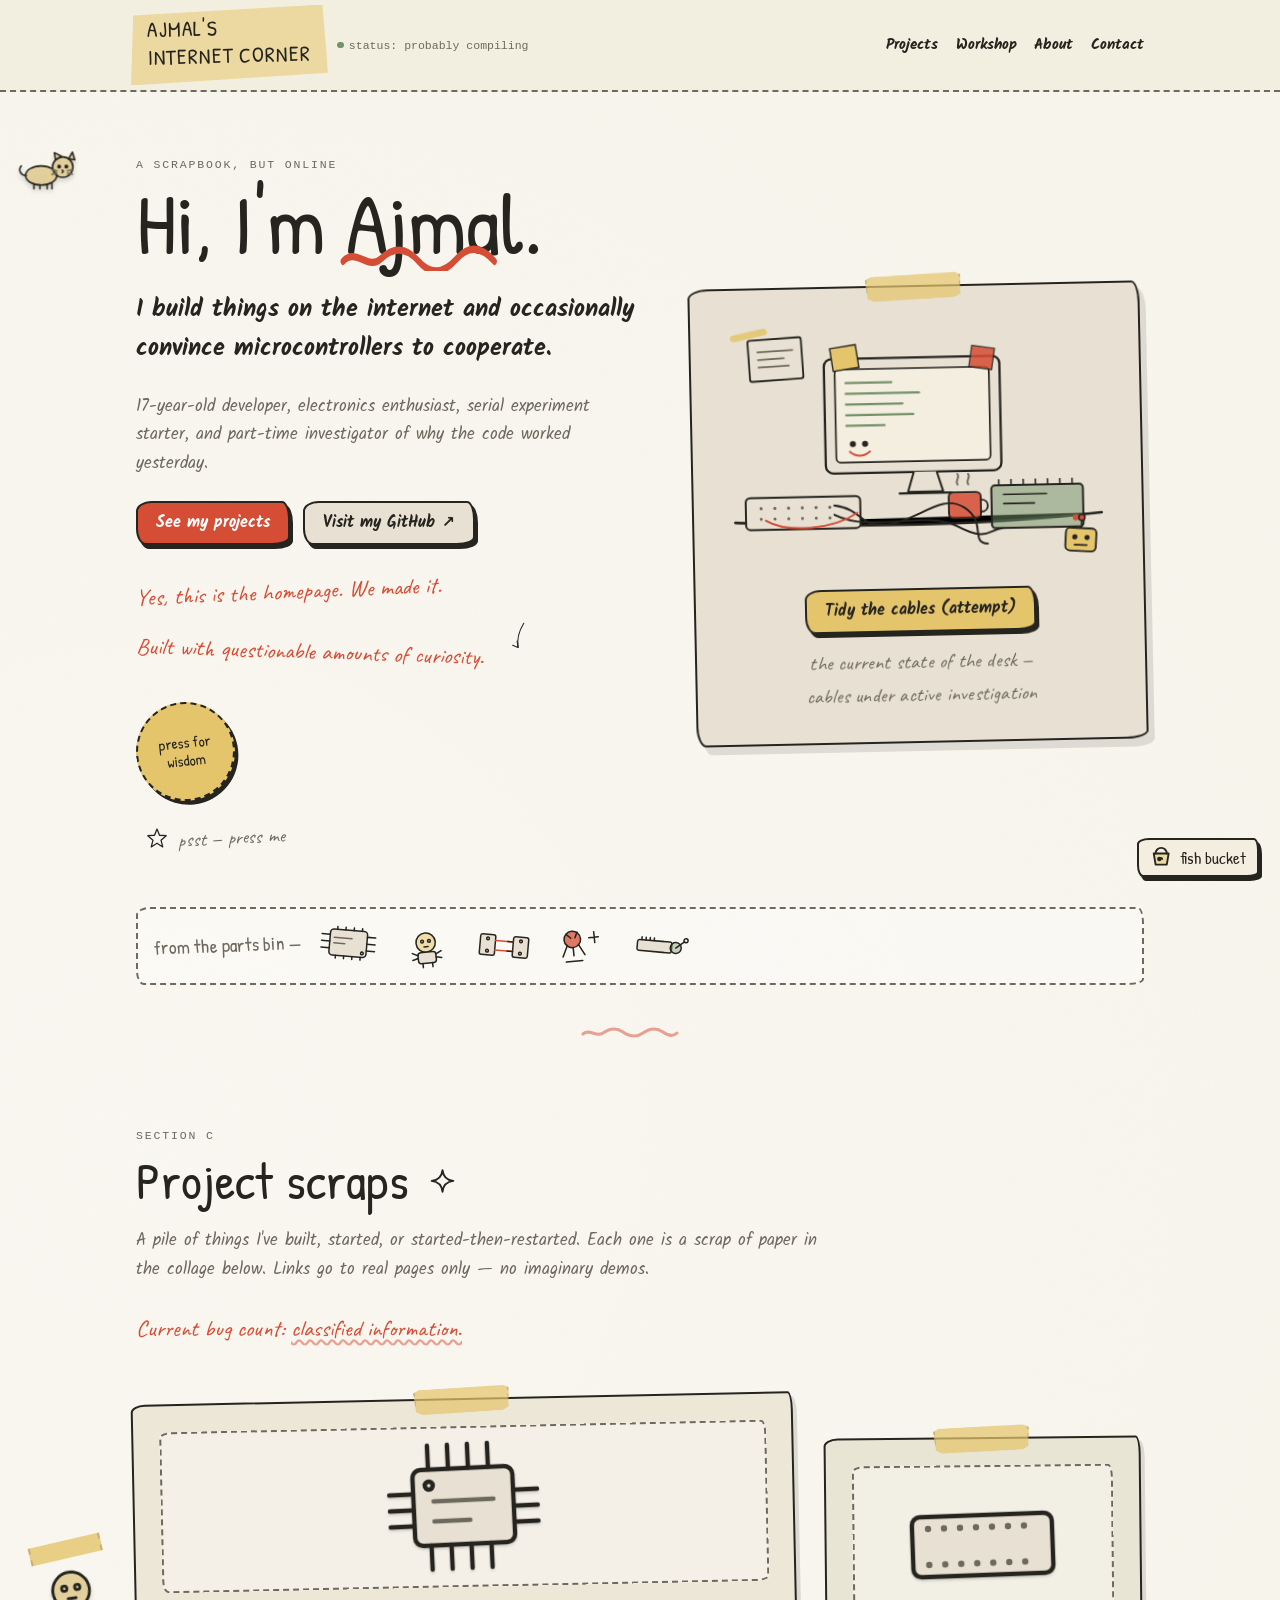
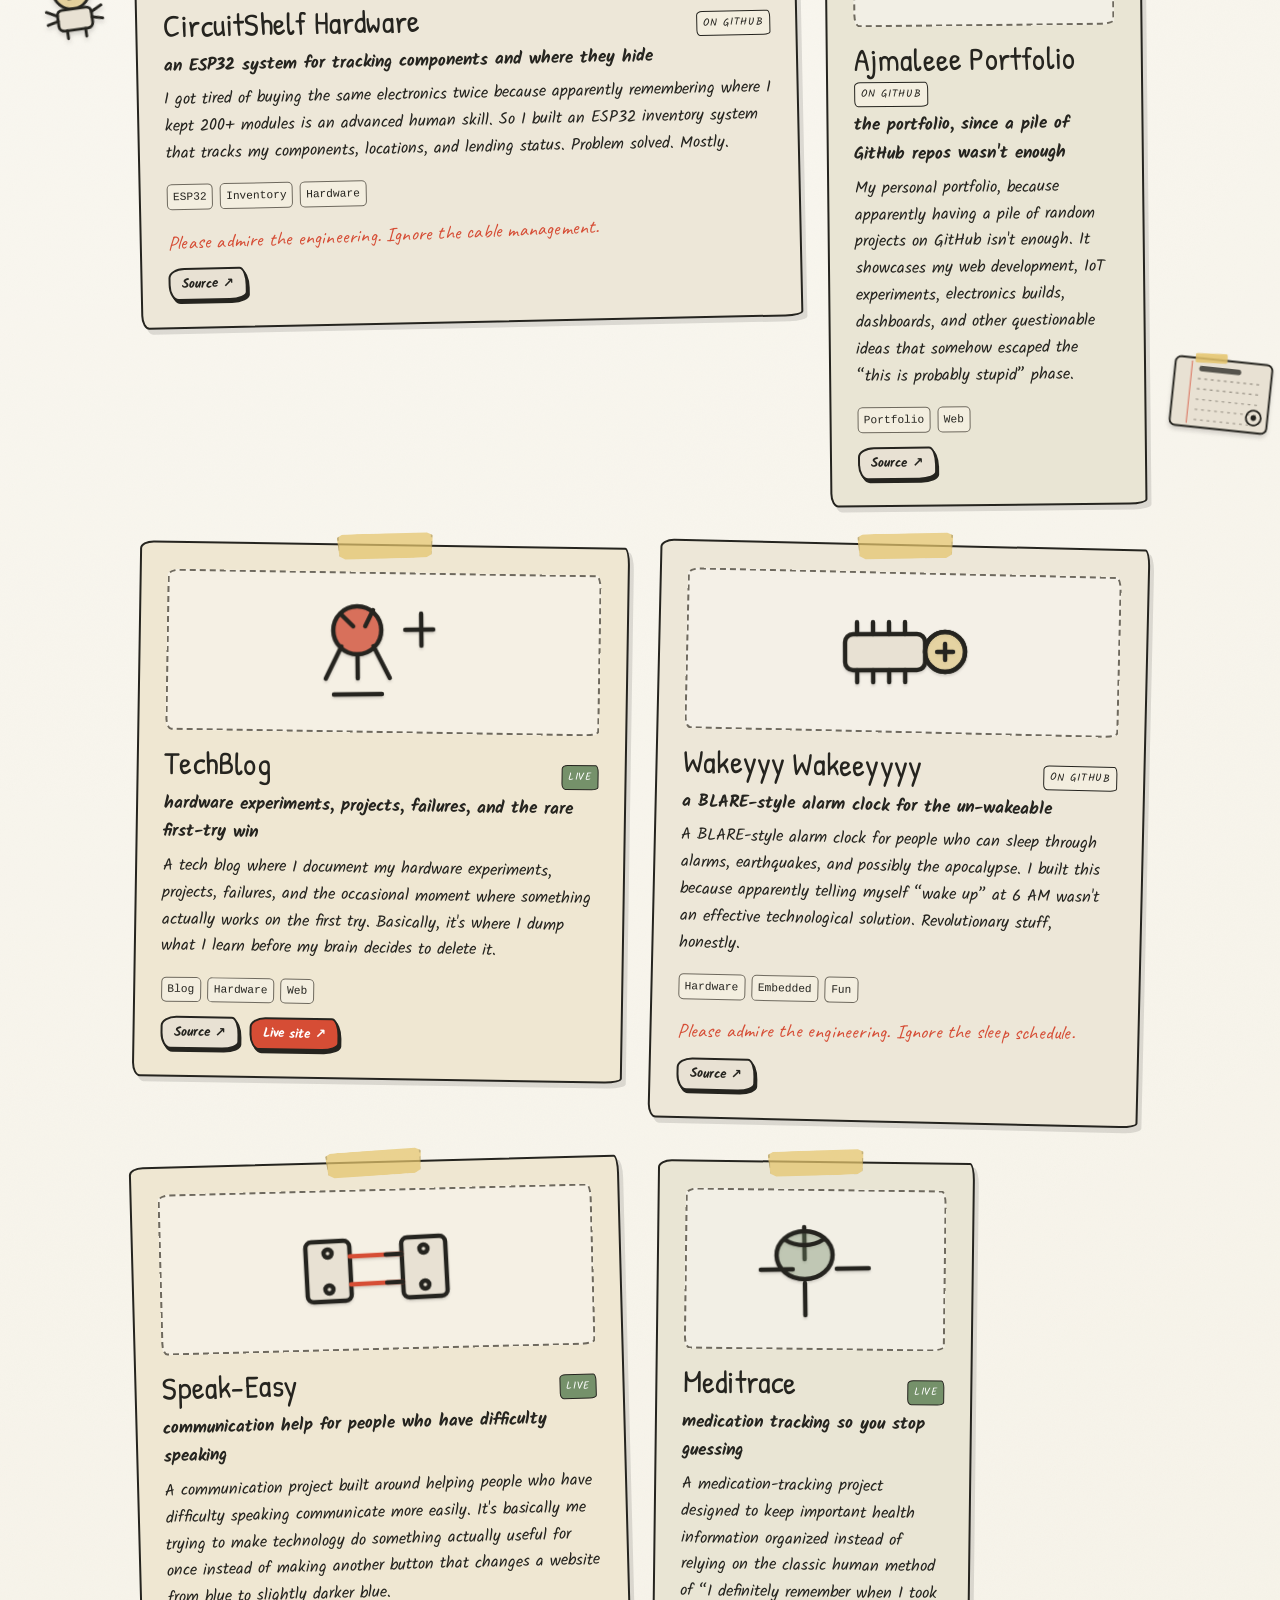
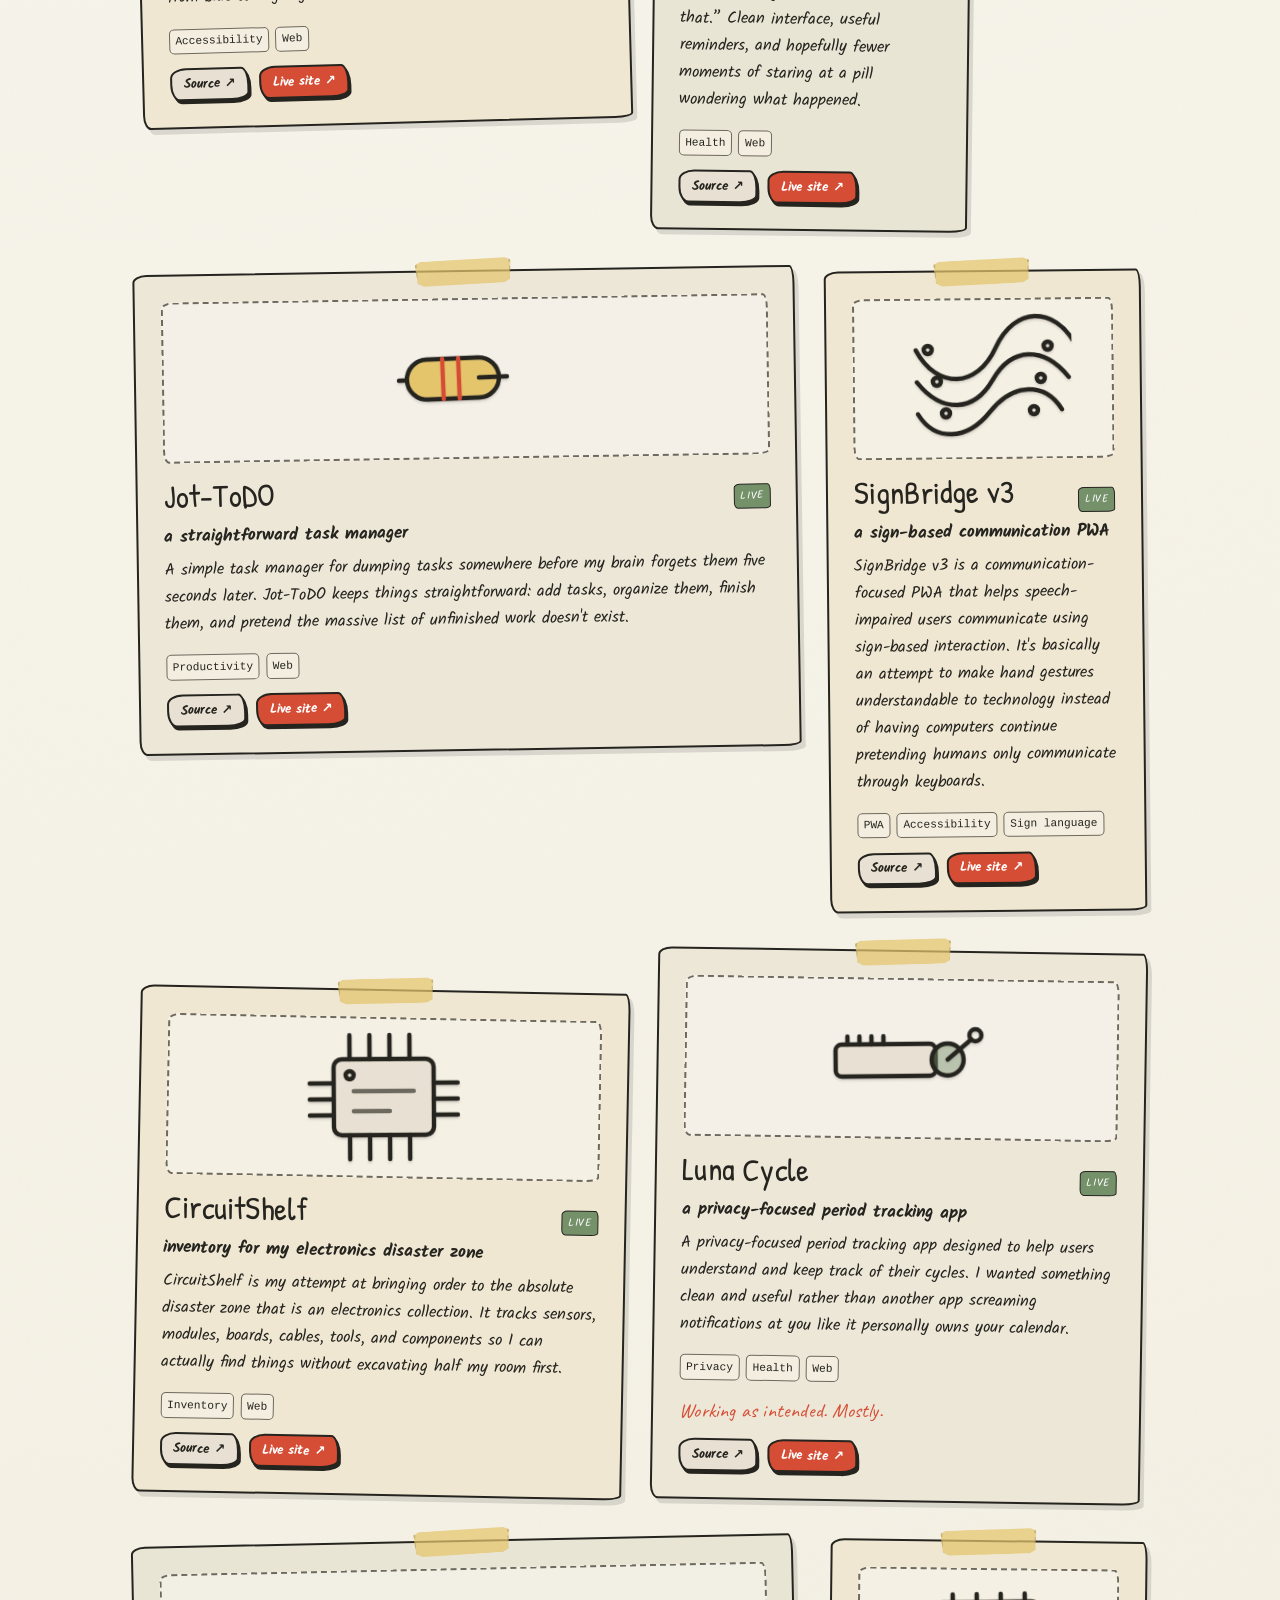
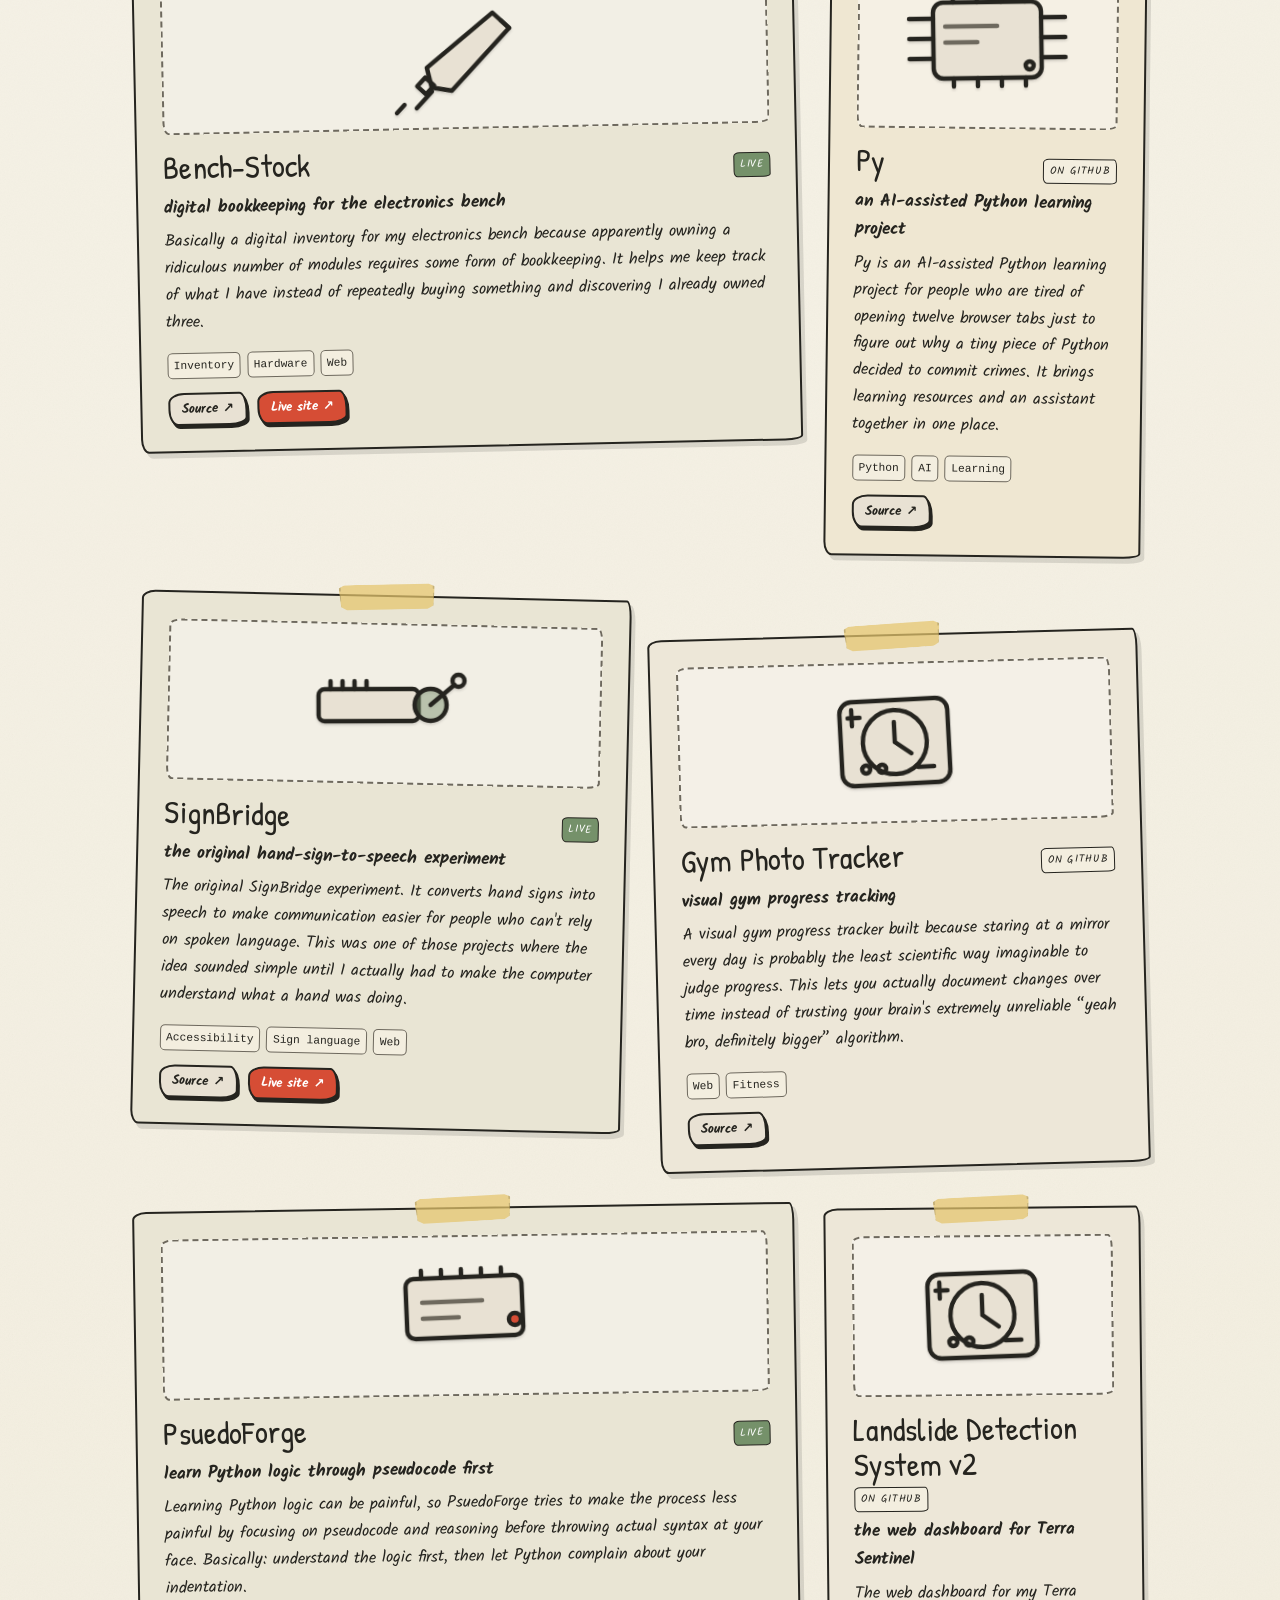
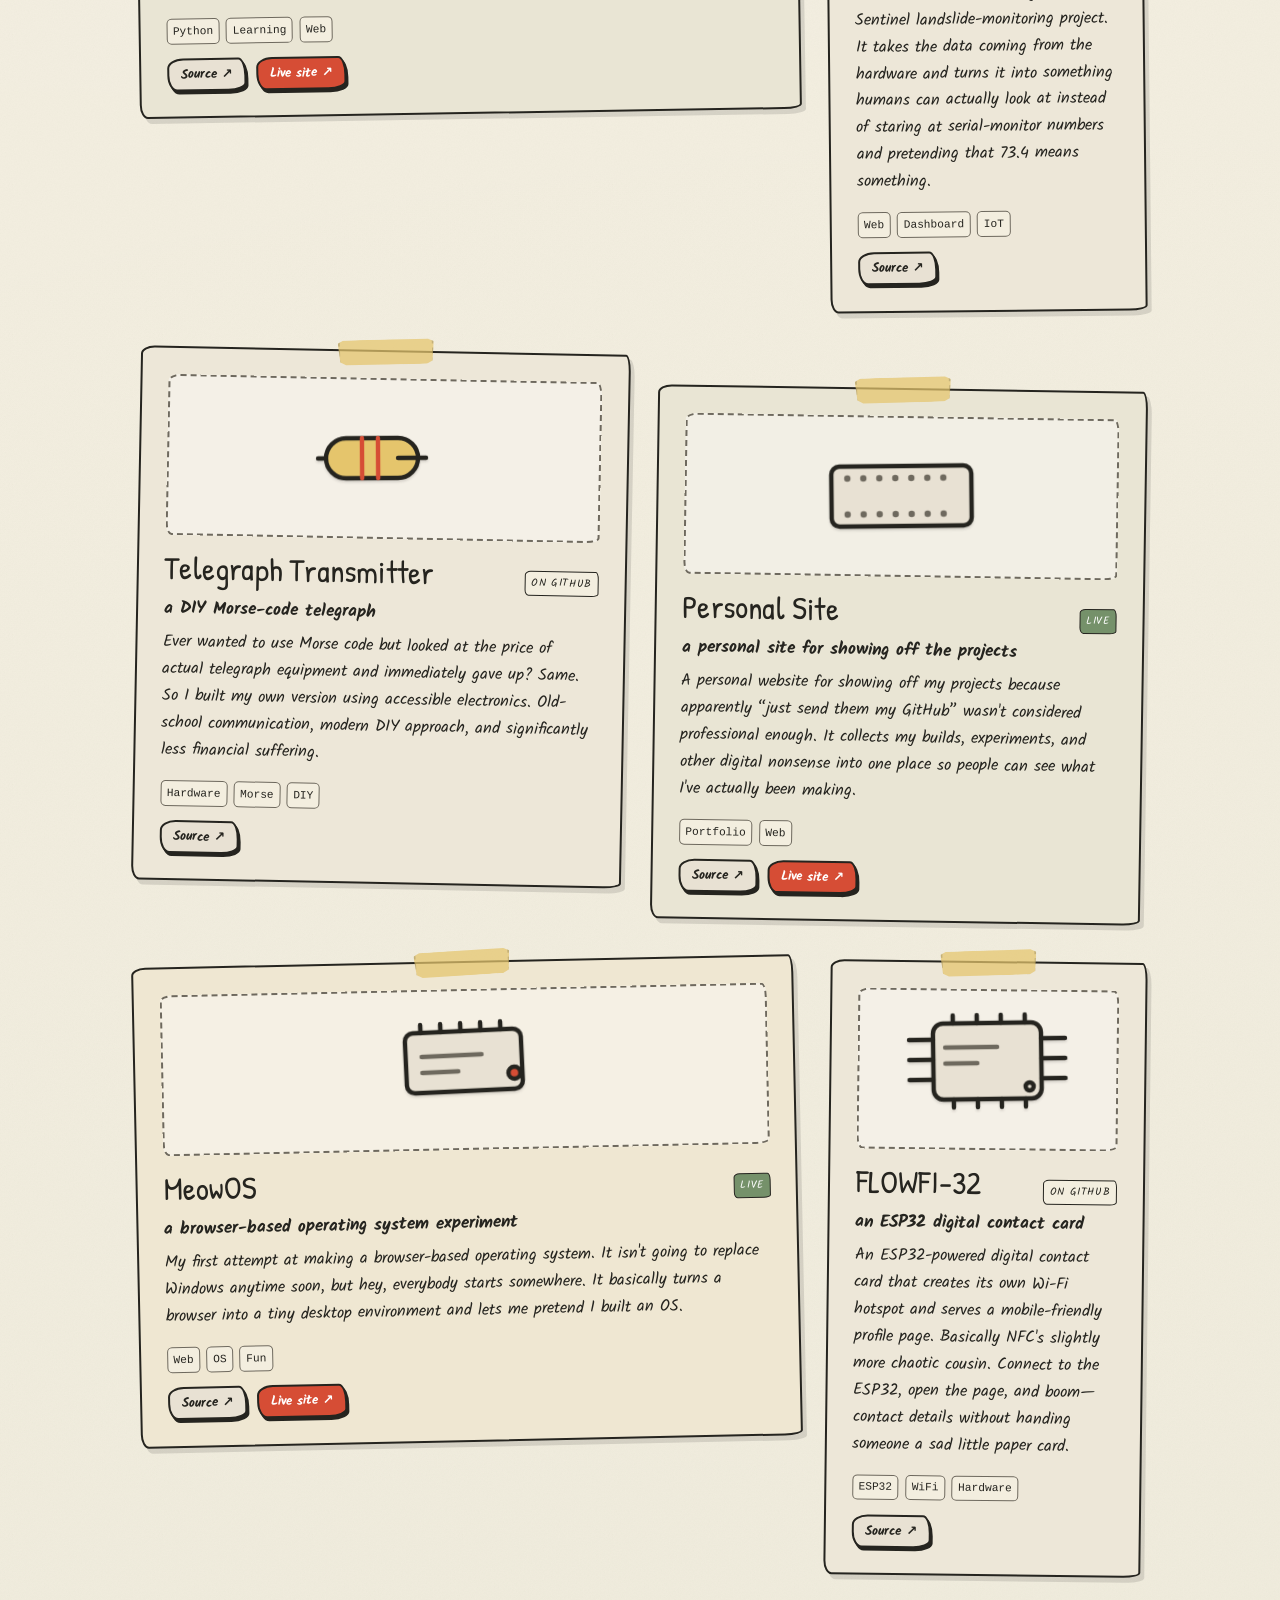
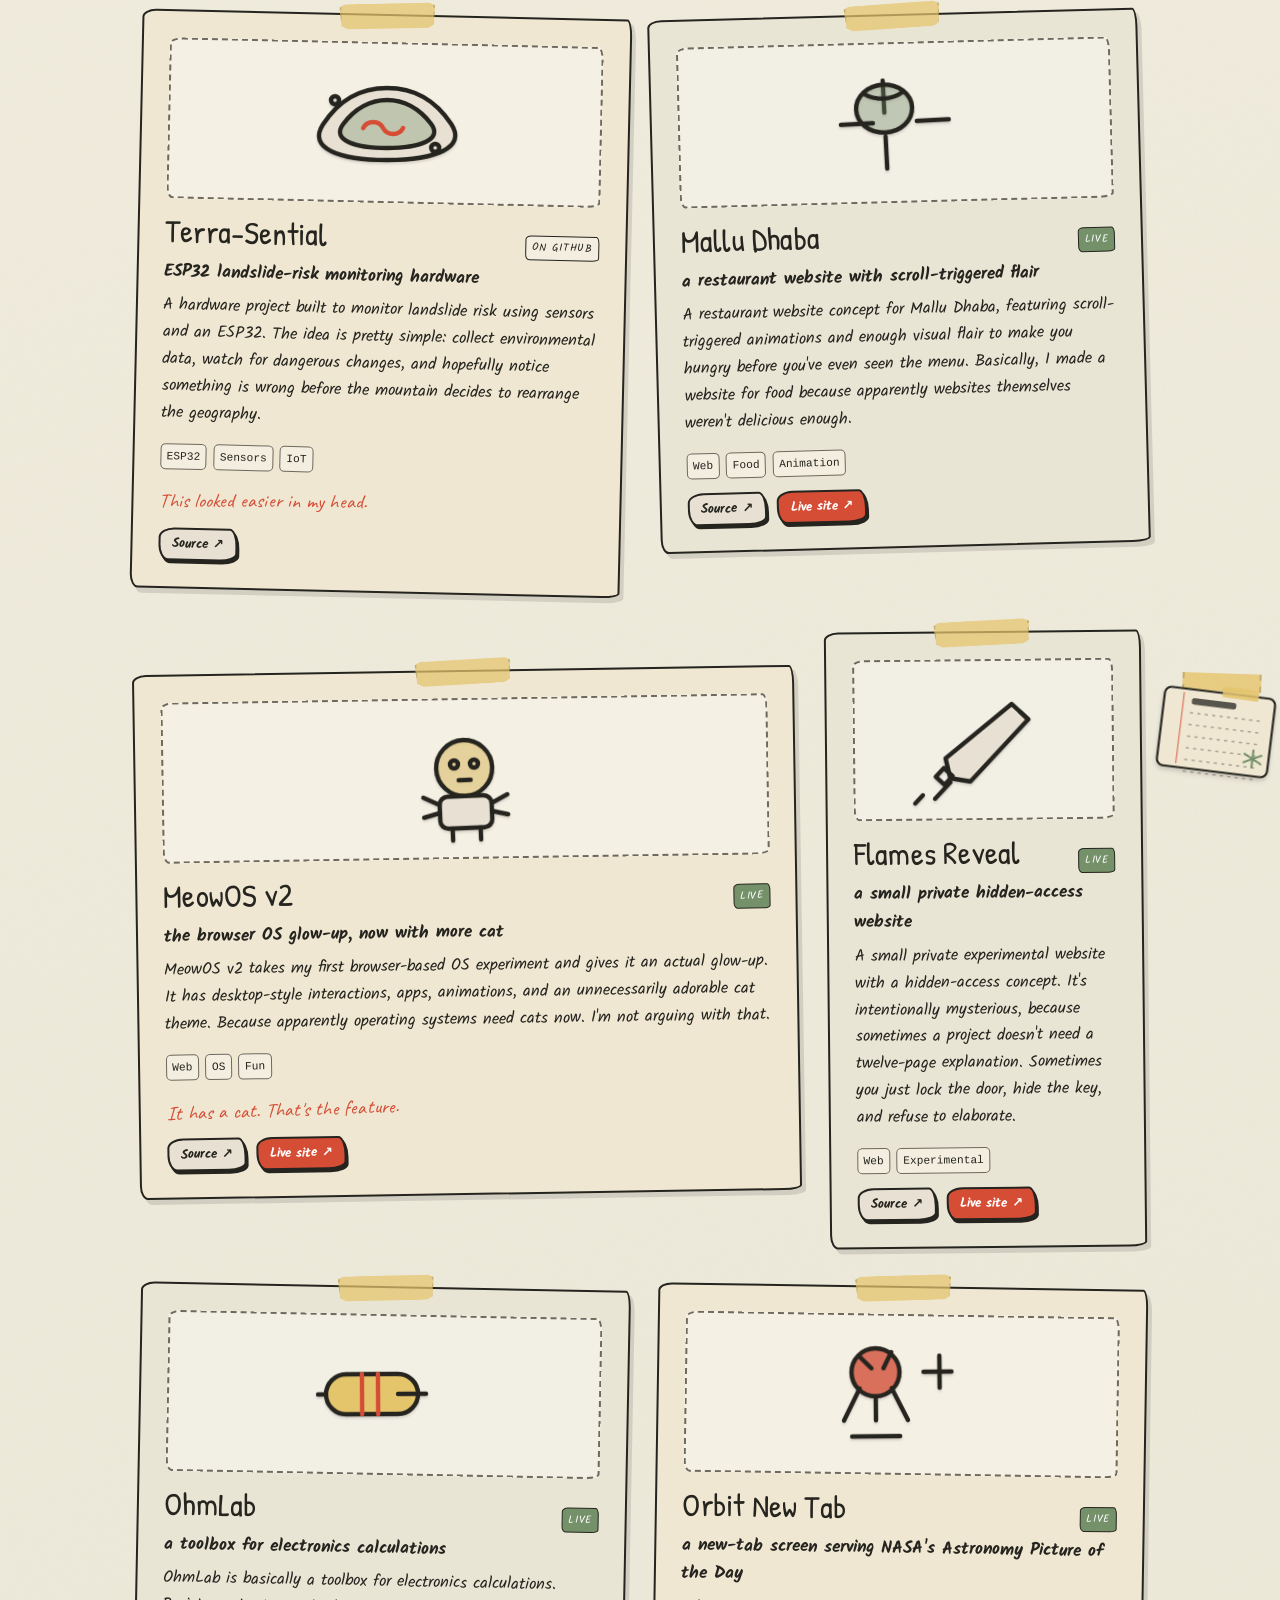
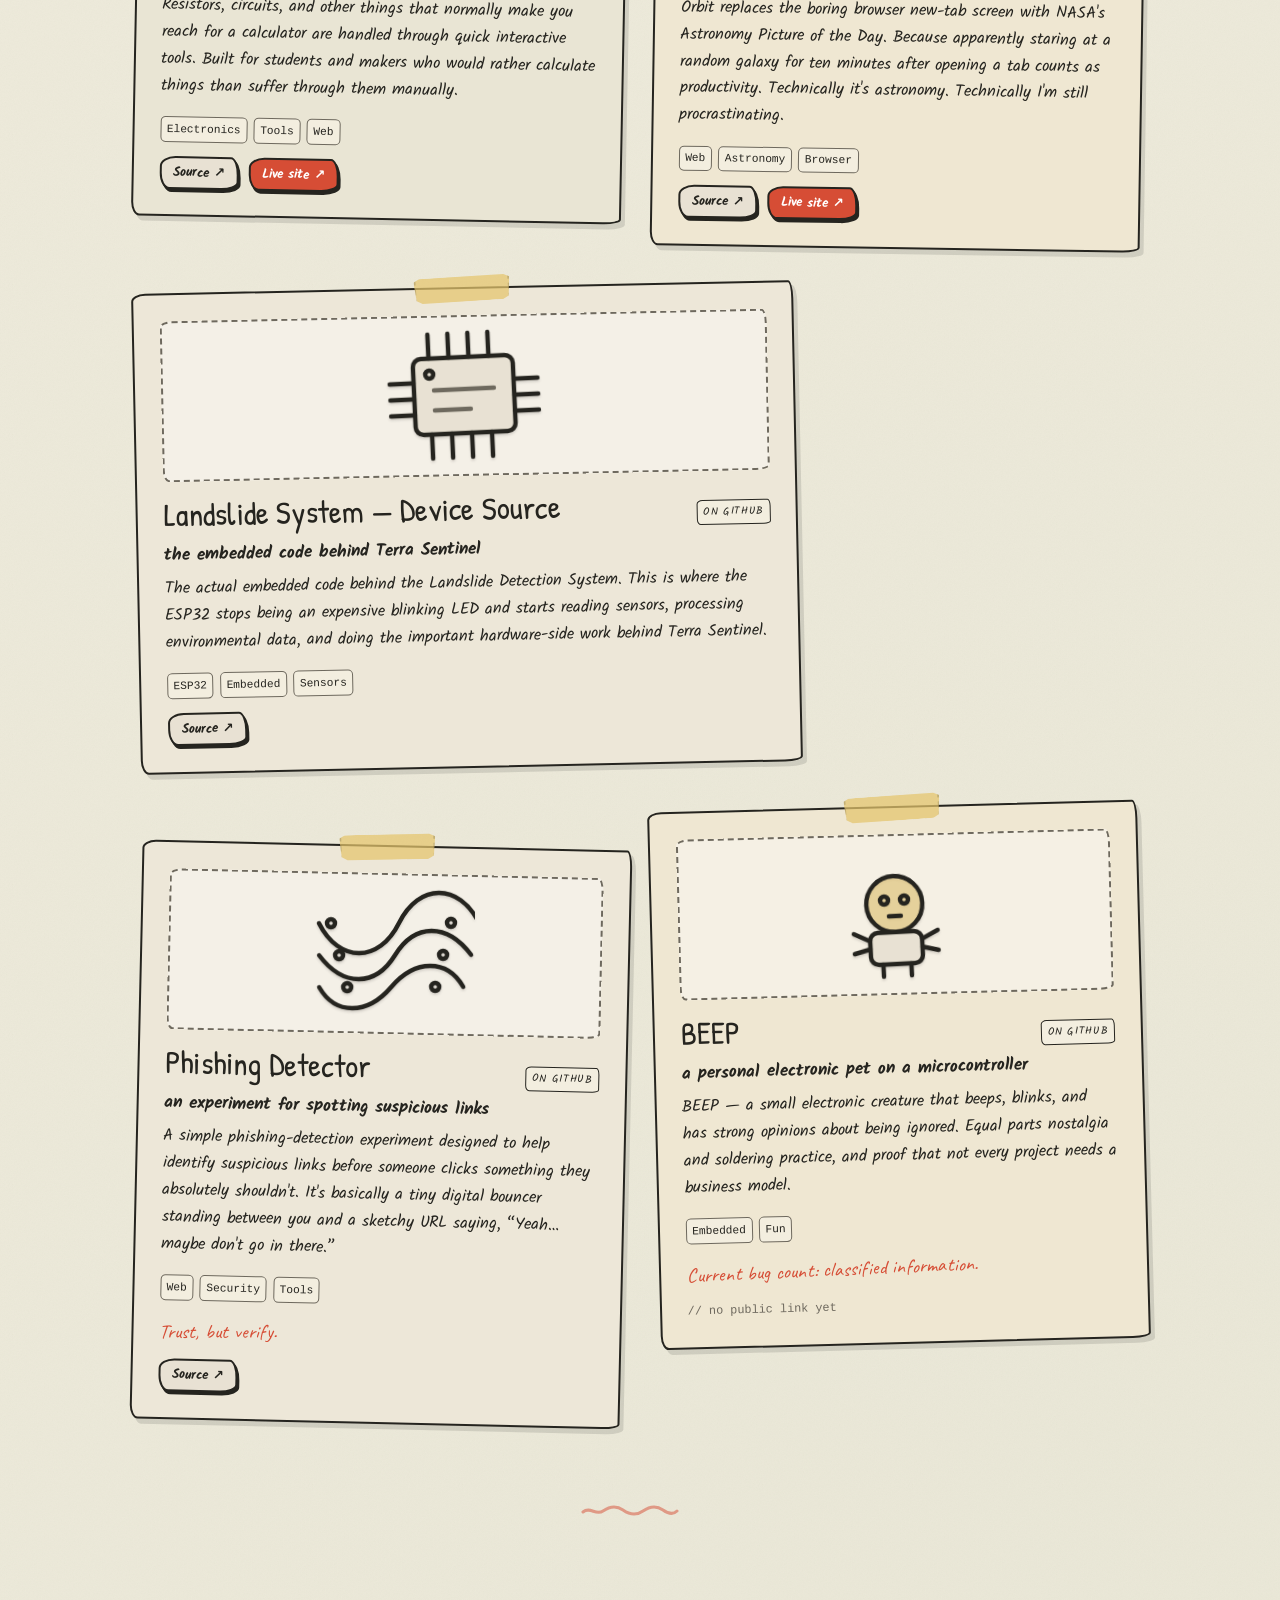
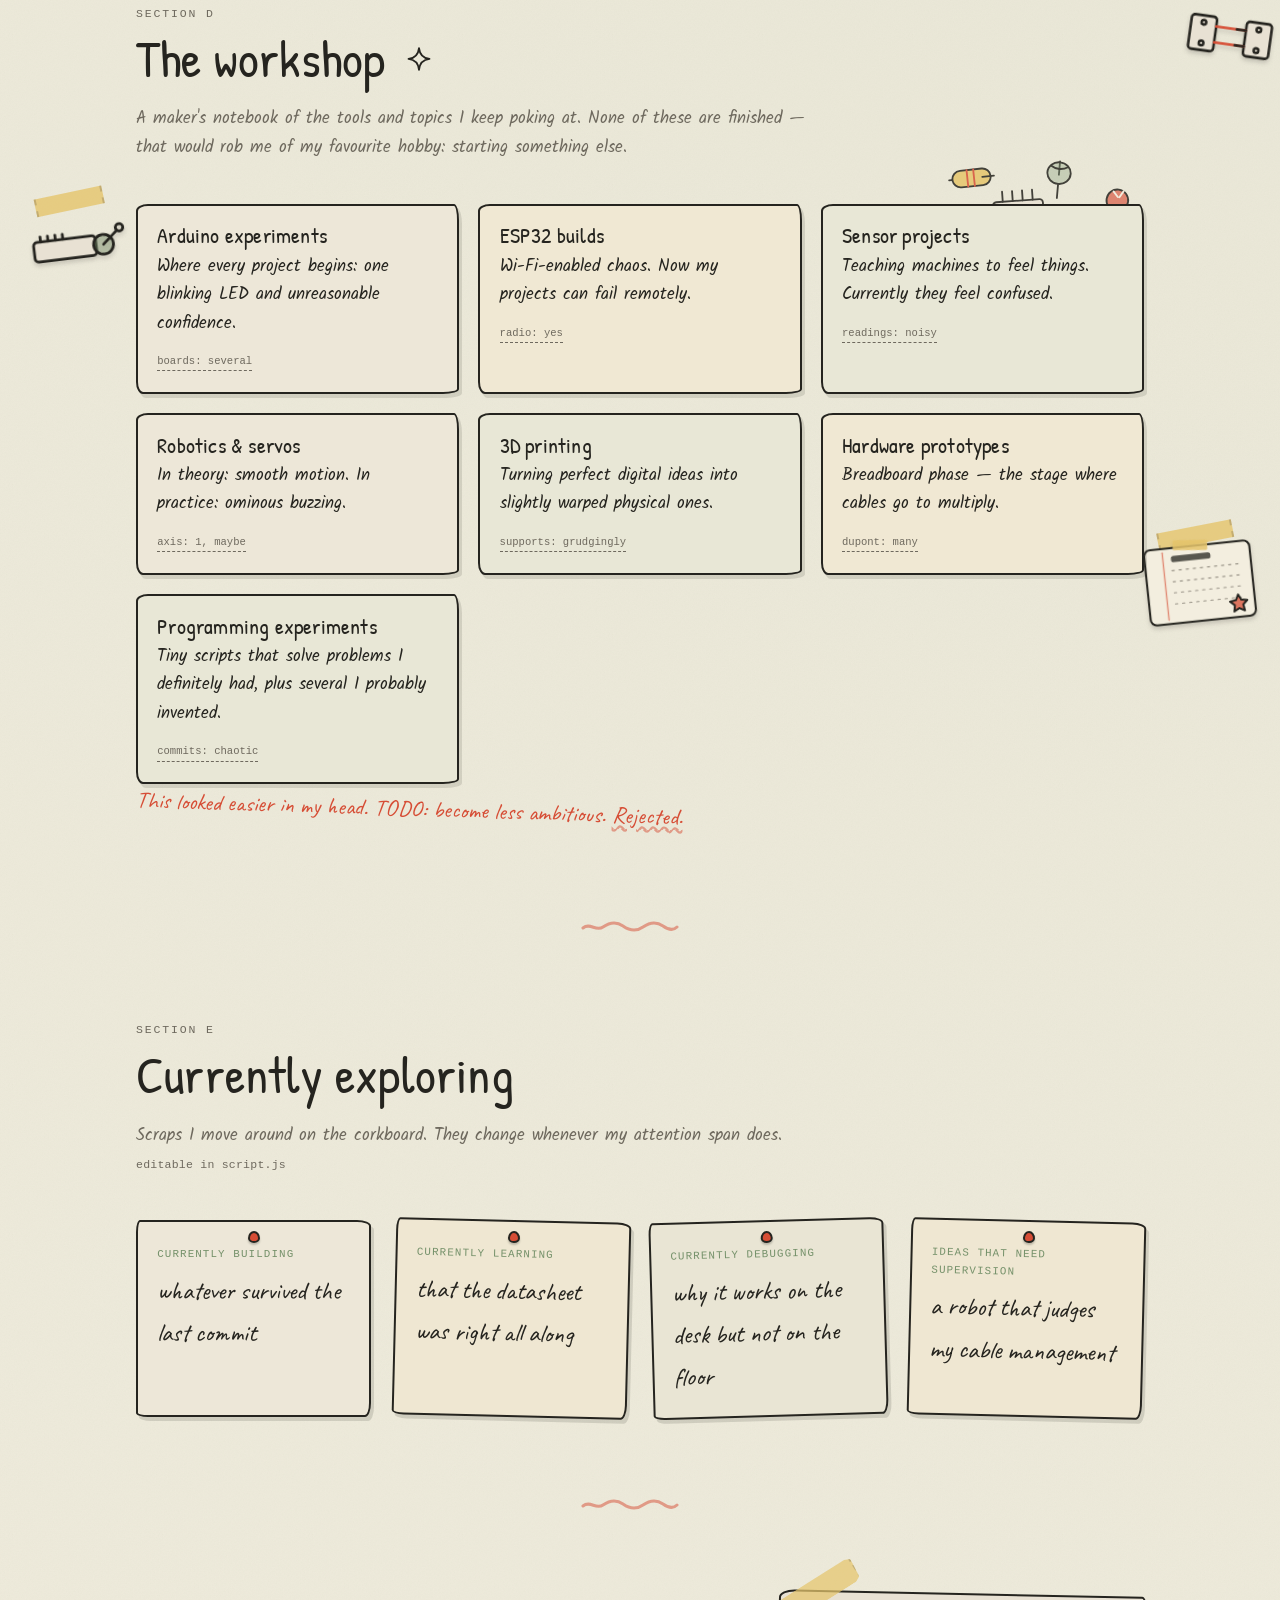
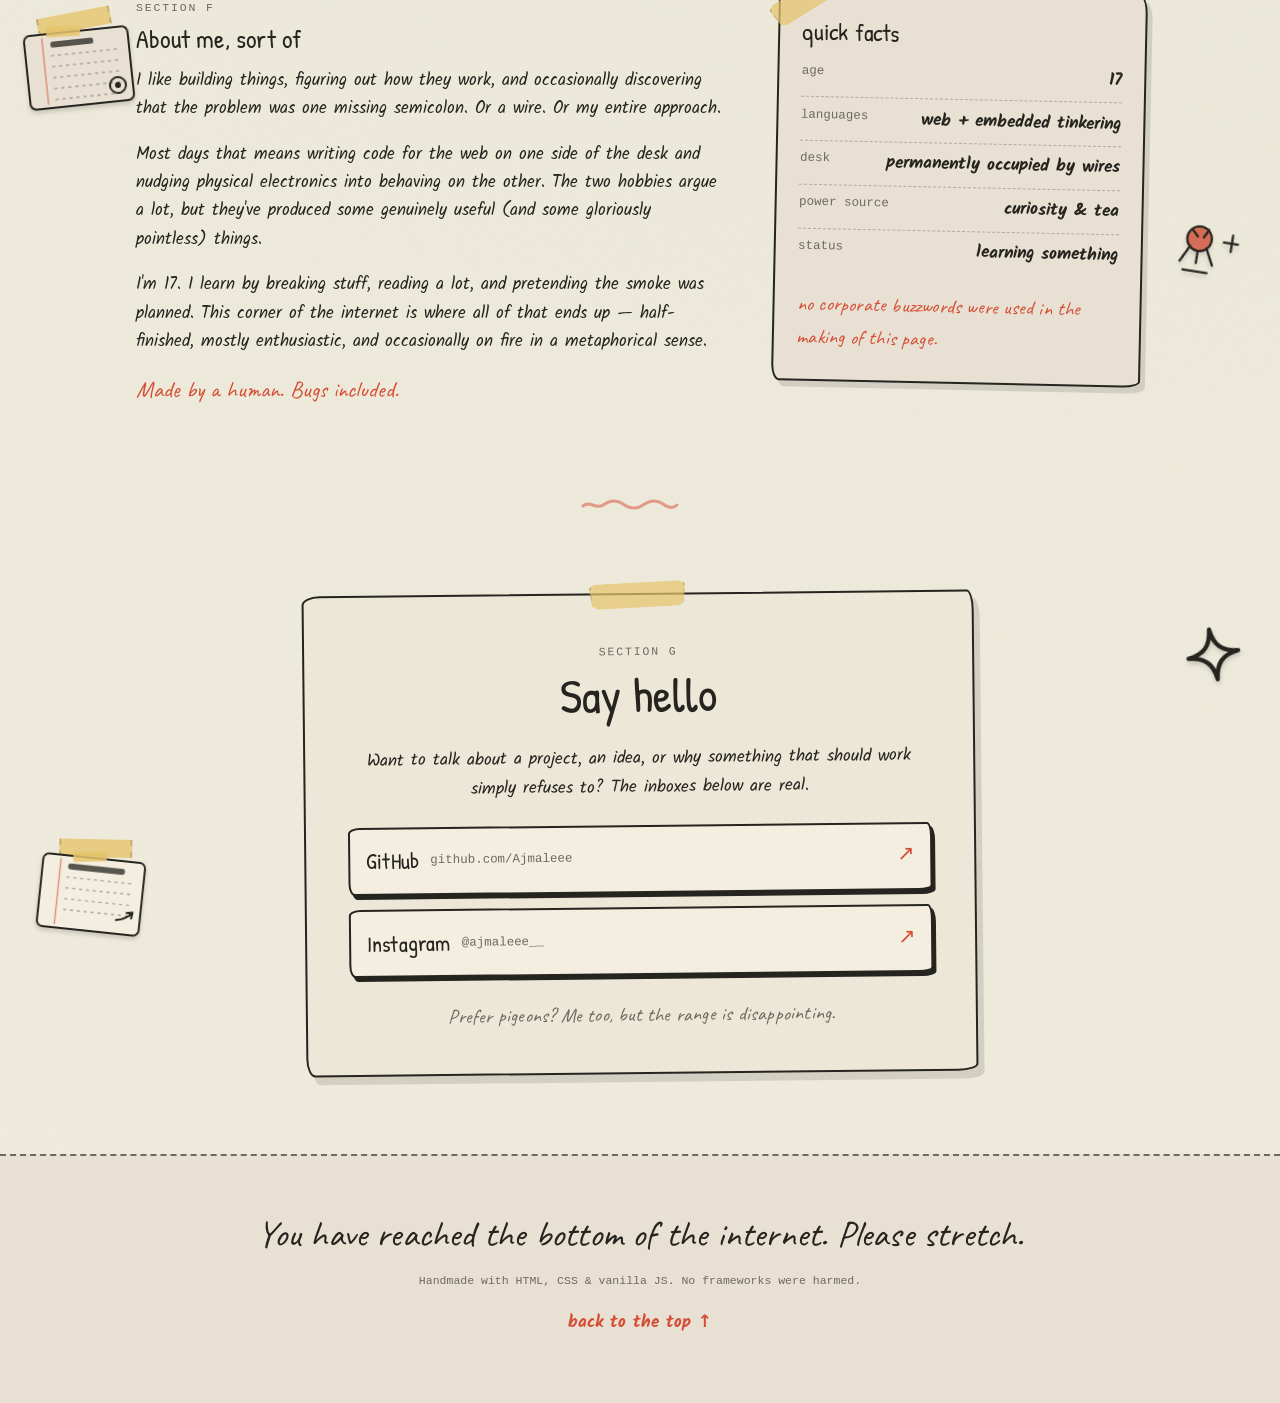
==== commit f9ebeb0b: "feat: scrapbook cutouts (esp32/otto/sensors), 30 scrap cards, taped collages, tighter mobile rhythm" ====
--- a/index.html
+++ b/index.html
@@ -255,6 +255,17 @@
         </figure>
 
       </div>
+
+      <div class="wrap">
+        <div class="parts-strip" aria-hidden="true">
+          <span class="hand strip-note">from the parts bin —</span>
+          <img src="assets/parts/esp32.svg" alt="" loading="lazy" width="72" height="56">
+          <img src="assets/parts/otto.svg" alt="" loading="lazy" width="72" height="56">
+          <img src="assets/parts/ultrasonic.svg" alt="" loading="lazy" width="72" height="56">
+          <img src="assets/parts/led.svg" alt="" loading="lazy" width="72" height="56">
+          <img src="assets/parts/servo.svg" alt="" loading="lazy" width="72" height="56">
+        </div>
+      </div>
     </section>
 
     <div class="wrap divider" role="presentation">
@@ -262,7 +273,12 @@
     </div>
 
     <!-- ============ PROJECTS ============ -->
-    <section class="section" id="projects" aria-labelledby="projects-title">
+    <section class="section has-scraps" id="projects" aria-labelledby="projects-title">
+      <div class="scrapfield" aria-hidden="true">
+        <span class="scrapitem taped" style="--x:1%; --y:5%; --w:118px; --r:-8deg"><img src="assets/parts/otto.svg" alt="" loading="lazy"></span>
+        <span class="scrapitem" style="--x:91%; --y:9%; --w:112px; --r:6deg"><img src="assets/scraps/scrap_5.svg" alt="" loading="lazy"></span>
+        <span class="scrapitem taped" style="--x:90%; --y:76%; --w:128px; --r:7deg"><img src="assets/scraps/scrap_12.svg" alt="" loading="lazy"></span>
+      </div>
       <div class="wrap">
         <header class="section-head">
           <p class="eyebrow mono">section c</p>
@@ -311,7 +327,12 @@
     </div>
 
     <!-- ============ WORKSHOP ============ -->
-    <section class="section workshop" id="workshop" aria-labelledby="workshop-title">
+    <section class="section workshop has-scraps" id="workshop" aria-labelledby="workshop-title">
+      <div class="scrapfield" aria-hidden="true">
+        <span class="scrapitem taped" style="--x:1.5%; --y:28%; --w:112px; --r:-7deg"><img src="assets/parts/servo.svg" alt="" loading="lazy"></span>
+        <span class="scrapitem" style="--x:92%; --y:7%; --w:104px; --r:8deg"><img src="assets/parts/ultrasonic.svg" alt="" loading="lazy"></span>
+        <span class="scrapitem taped" style="--x:89%; --y:62%; --w:122px; --r:-6deg"><img src="assets/scraps/scrap_19.svg" alt="" loading="lazy"></span>
+      </div>
       <div class="wrap">
         <header class="section-head">
           <p class="eyebrow mono">section d</p>
@@ -400,7 +421,11 @@
     </div>
 
     <!-- ============ ABOUT ============ -->
-    <section class="section about" id="about" aria-labelledby="about-title">
+    <section class="section about has-scraps" id="about" aria-labelledby="about-title">
+      <div class="scrapfield" aria-hidden="true">
+        <span class="scrapitem taped" style="--x:1.5%; --y:18%; --w:120px; --r:-6deg"><img src="assets/scraps/scrap_23.svg" alt="" loading="lazy"></span>
+        <span class="scrapitem" style="--x:91%; --y:52%; --w:92px; --r:9deg"><img src="assets/parts/led.svg" alt="" loading="lazy"></span>
+      </div>
       <div class="wrap about-grid">
         <div class="about-copy">
           <p class="eyebrow mono">section f</p>
@@ -444,7 +469,11 @@
     </div>
 
     <!-- ============ CONTACT ============ -->
-    <section class="section contact" id="contact" aria-labelledby="contact-title">
+    <section class="section contact has-scraps" id="contact" aria-labelledby="contact-title">
+      <div class="scrapfield" aria-hidden="true">
+        <span class="scrapitem taped" style="--x:2.5%; --y:52%; --w:118px; --r:6deg"><img src="assets/scraps/scrap_28.svg" alt="" loading="lazy"></span>
+        <span class="scrapitem" style="--x:92%; --y:16%; --w:72px; --r:-10deg"><img src="assets/doodles/sparkle.svg" alt="" loading="lazy"></span>
+      </div>
       <div class="wrap">
         <div class="contact-note">
           <span class="tape tape--top" aria-hidden="true"></span>
--- a/style.css
+++ b/style.css
@@ -49,6 +49,9 @@
     url("data:image/svg+xml,%3Csvg xmlns='http://www.w3.org/2000/svg' width='150' height='150'%3E%3Cfilter id='n'%3E%3CfeTurbulence type='fractalNoise' baseFrequency='0.75' numOctaves='2' stitchTiles='stitch'/%3E%3CfeColorMatrix type='saturate' values='0'/%3E%3C/filter%3E%3Crect width='150' height='150' filter='url(%23n)' opacity='0.05'/%3E%3C/svg%3E");
   overflow-x: hidden; /* fallback for browsers without `clip` */
   overflow-x: clip;
+}
+@supports not (overflow-x: clip) {
+  body { overflow-x: hidden; }
 }
 
 img, svg { max-width: 100%; }
@@ -762,11 +765,18 @@
   border: 2px dashed var(--muted);
   border-radius: 12px 5px 14px 6px / 6px 14px 5px 12px;
 }
-.scrap-visual .pv { width: 100%; max-width: 210px; max-height: 104px; height: auto; display: block; }
+.scrap-cutout {
+  width: 100%;
+  max-width: 180px;
+  height: auto;
+  display: block;
+  transform: rotate(-1.5deg);
+  filter: drop-shadow(0 2px 1px rgba(37, 36, 31, .15));
+}
 
 /* ---------- 14d. The cat & the fish bucket (easter egg) ---------- */
 .cat {
-  position: fixed;
+  position: absolute;
   left: 0; top: 0;
   width: clamp(46px, 7vw, 66px);
   height: auto;
@@ -778,6 +788,7 @@
   will-change: transform;
   filter: drop-shadow(0 3px 2px rgba(37, 36, 31, .22));
   -webkit-tap-highlight-color: transparent;
+  pointer-events: auto;
 }
 .cat svg { display: block; width: 100%; height: auto; overflow: visible; }
 .cat-inner { display: block; transform-origin: 50% 60%; }
@@ -807,7 +818,7 @@
 }
 .cat-bubble.show { transform: translateX(-50%) scale(1); }
 
-.fish { position: fixed; z-index: 44; width: 34px; pointer-events: none; }
+.fish { position: absolute; z-index: 44; width: 34px; pointer-events: none; }
 .fish svg { width: 100%; height: auto; display: block; }
 .fish.dragging { width: 44px; z-index: 60; opacity: .92; }
 .fish.placed { animation: fishbob 2.6s ease-in-out infinite; }
@@ -874,9 +885,8 @@
 
 /* ---------- 15. Motion ---------- */
 .reveal {
-  opacity: 0;
-  transform: translateY(20px);
-  transition: opacity .6s ease, transform .6s cubic-bezier(.22, .61, .36, 1);
+  opacity: 1;
+  transform: none;
 }
 .reveal.in { opacity: 1; transform: none; }
 
@@ -893,6 +903,63 @@
   75% { transform: rotate(-12deg); }
 }
 .sticker.reacting { animation: wiggle .5s ease; }
+
+/* ---------- 15b. Scrapbook fields: parts strip + floating cutouts ---------- */
+.parts-strip {
+  display: flex;
+  align-items: center;
+  flex-wrap: wrap;
+  gap: .4rem 1rem;
+  margin-top: 1.8rem;
+  padding: .8rem 1rem;
+  background: rgba(255, 255, 255, .35);
+  border: 2px dashed var(--muted);
+  border-radius: 14px 6px 16px 8px / 8px 16px 6px 14px;
+}
+.parts-strip img { width: clamp(44px, 7vw, 62px); height: auto; }
+.parts-strip img:nth-child(odd) { transform: rotate(-6deg); }
+.parts-strip img:nth-child(even) { transform: rotate(5deg); }
+.strip-note { color: var(--muted); font-size: 1.2rem; transform: rotate(-2deg); }
+
+.has-scraps { position: relative; }
+.has-scraps > .wrap { position: relative; z-index: 1; }
+.scrapfield { display: none; }
+
+@media (min-width: 1100px) {
+  .scrapfield {
+    display: block;
+    position: absolute;
+    inset: 0;
+    z-index: 0;
+    pointer-events: none;
+    overflow: clip;
+  }
+  .scrapitem {
+    position: absolute;
+    left: var(--x, 0);
+    top: var(--y, 0);
+    width: var(--w, 100px);
+    transform: rotate(var(--r, 0deg));
+  }
+  .scrapitem img {
+    width: 100%;
+    height: auto;
+    display: block;
+    filter: drop-shadow(0 3px 2px rgba(37, 36, 31, .18));
+  }
+  .scrapitem.taped::before {
+    content: "";
+    position: absolute;
+    top: -11px;
+    left: 50%;
+    width: 62%;
+    height: 18px;
+    transform: translateX(-50%) rotate(-5deg);
+    background: rgba(229, 197, 108, .8);
+    border-left: 2px dashed rgba(37, 36, 31, .18);
+    border-right: 2px dashed rgba(37, 36, 31, .18);
+  }
+}
 
 /* ---------- 16. Responsive ---------- */
 @media (max-width: 640px) {
@@ -902,6 +969,13 @@
   .rotate-l, .rotate-r, .sticker { transform: none; }
   .annotation--wide { max-width: none; }
   .workshop-parts { display: none; }
+  /* tighter rhythm so the page scrolls without dead gaps */
+  .section { padding-block: 1.9rem; }
+  .hero { padding-block: 1.4rem .8rem; }
+  .divider { padding-block: .15rem; }
+  .collage { gap: 1.1rem; }
+  .workshop-list, .pinboard { gap: 1rem; }
+  .section-head { margin-bottom: 1.2rem; }
 }
 
 @media (min-width: 640px) {
